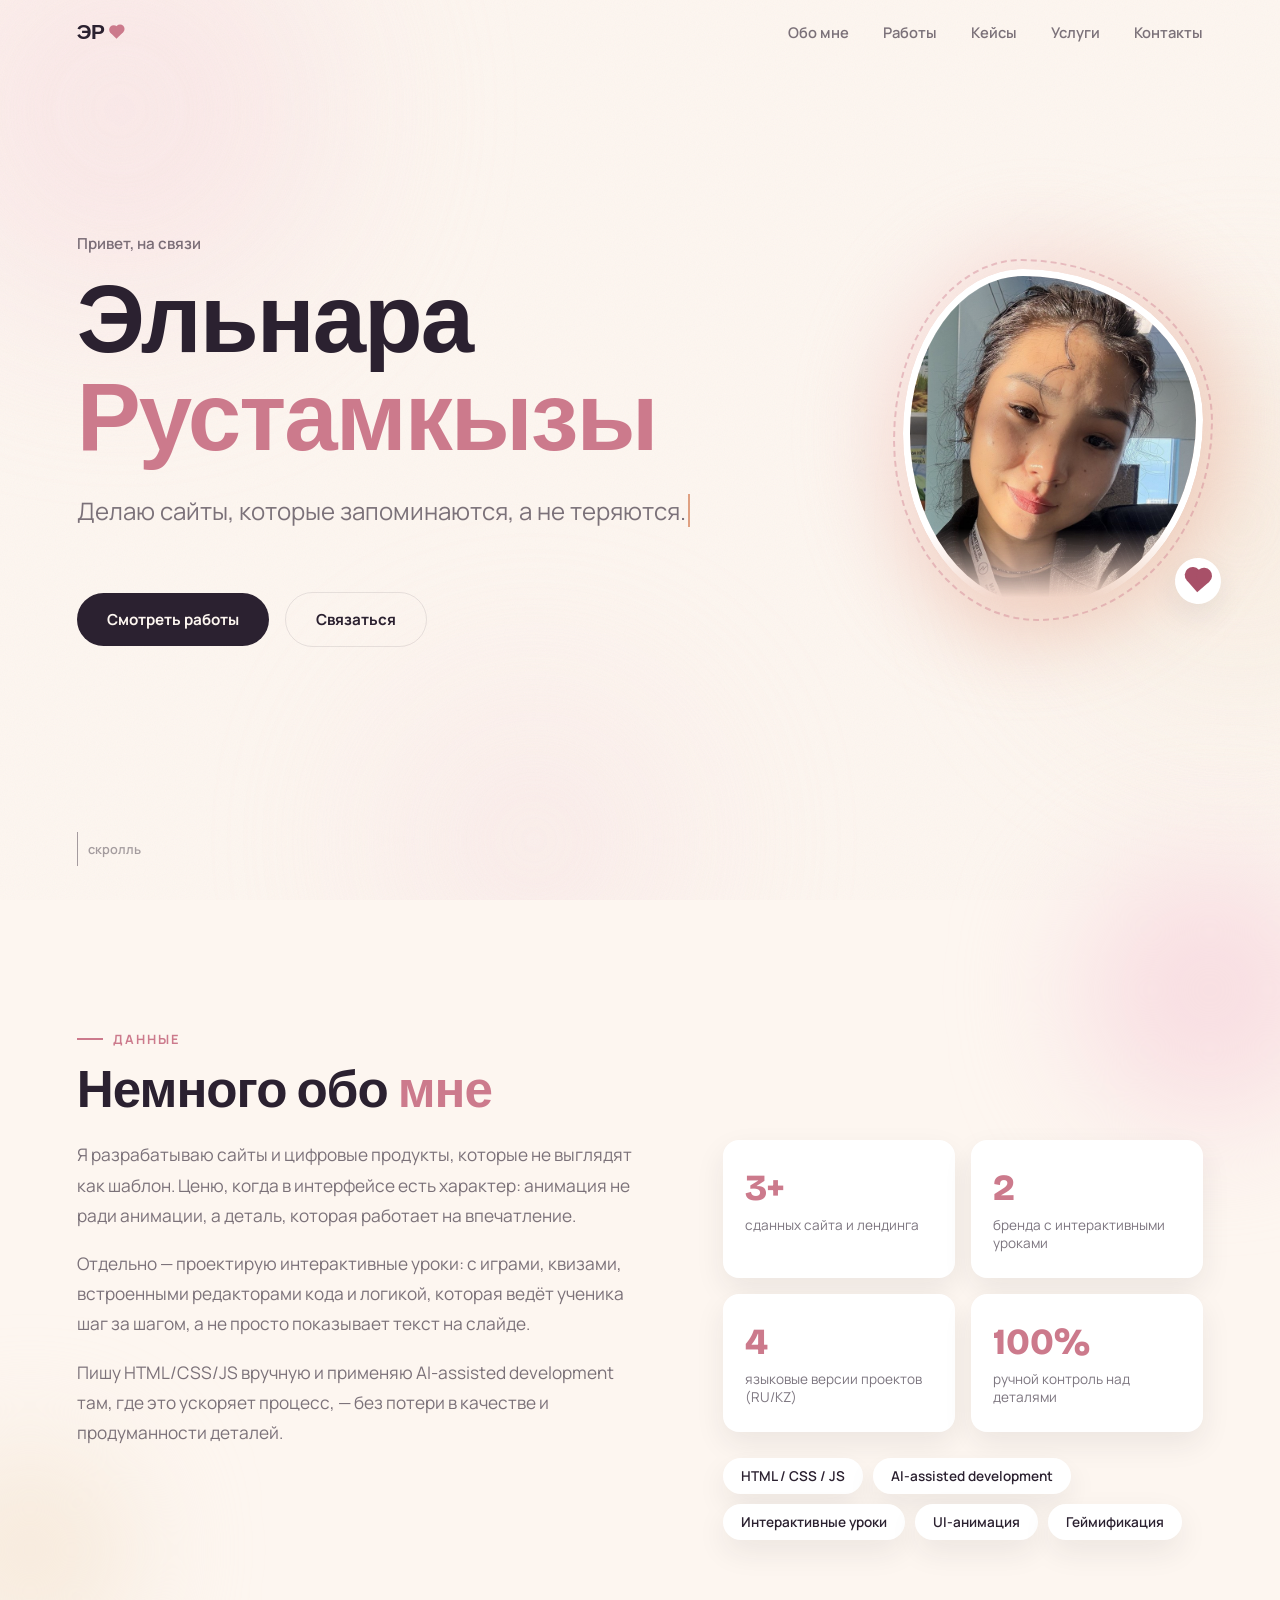
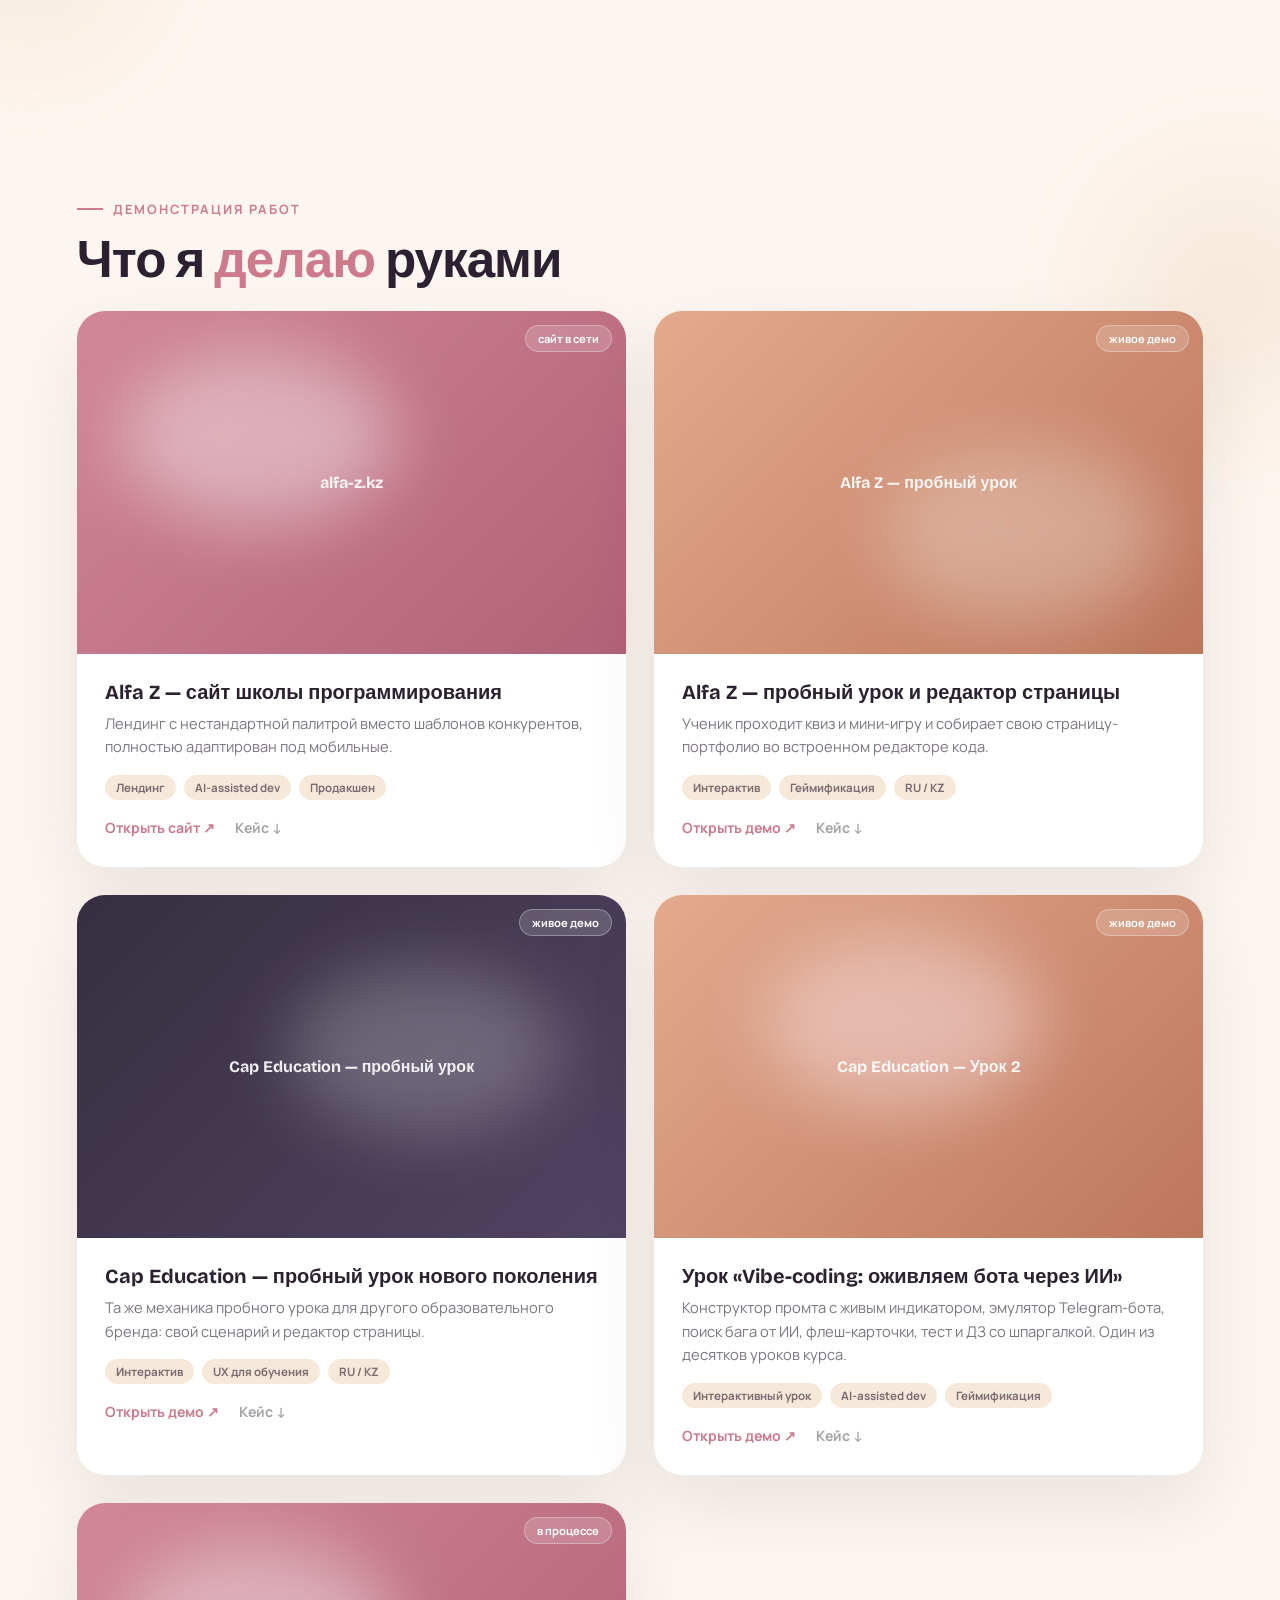
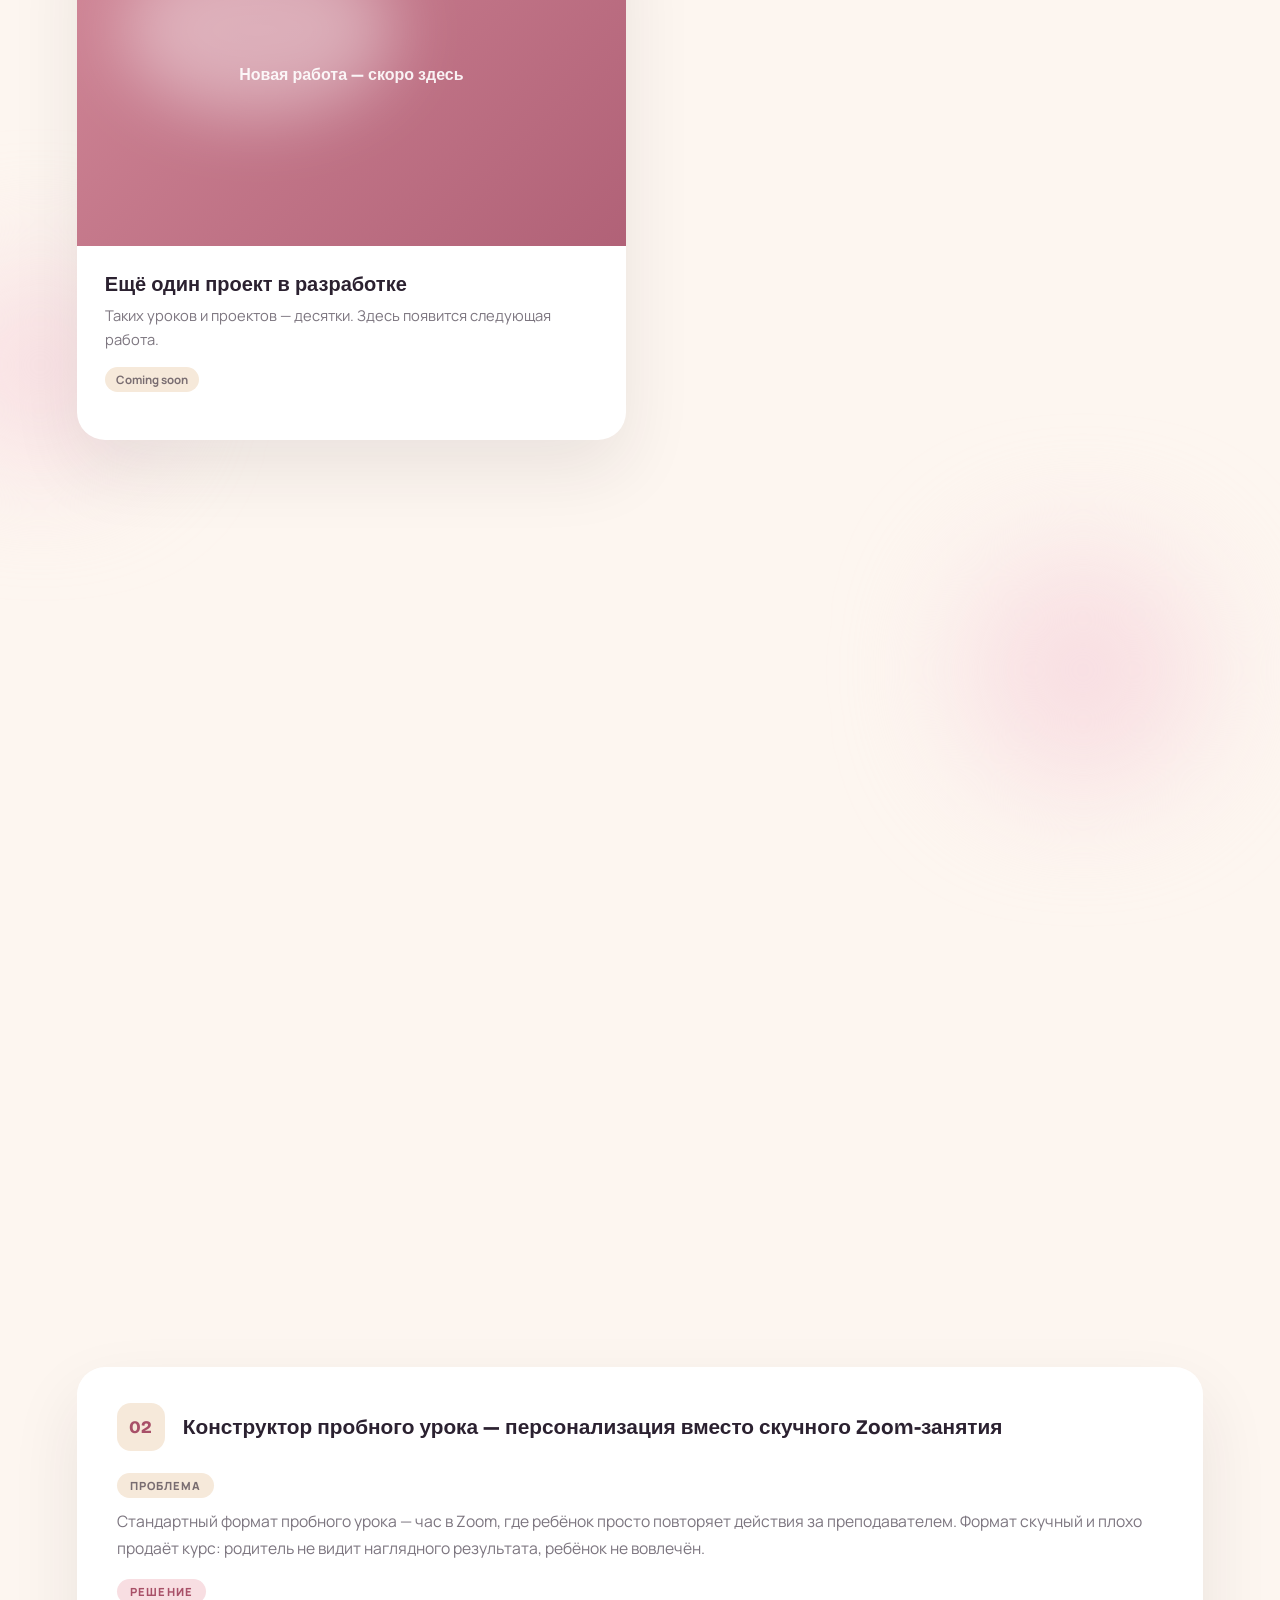
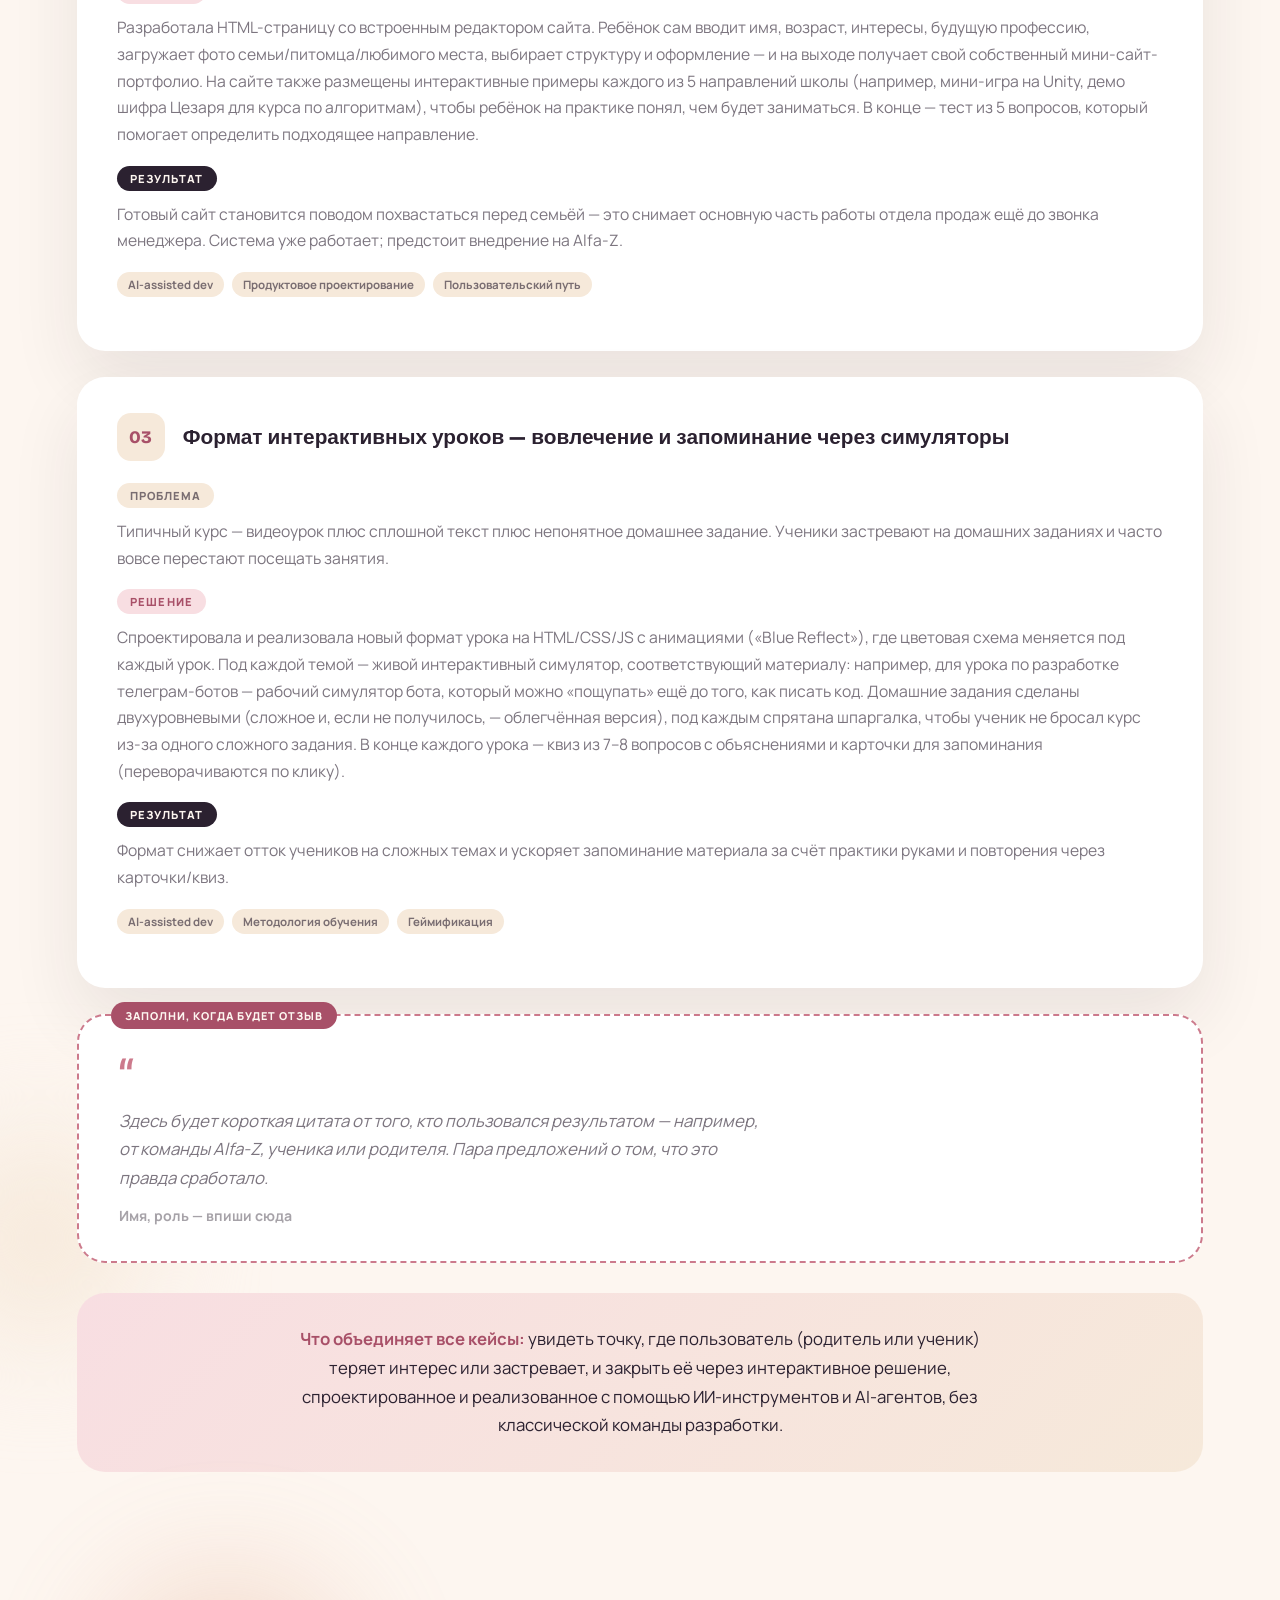
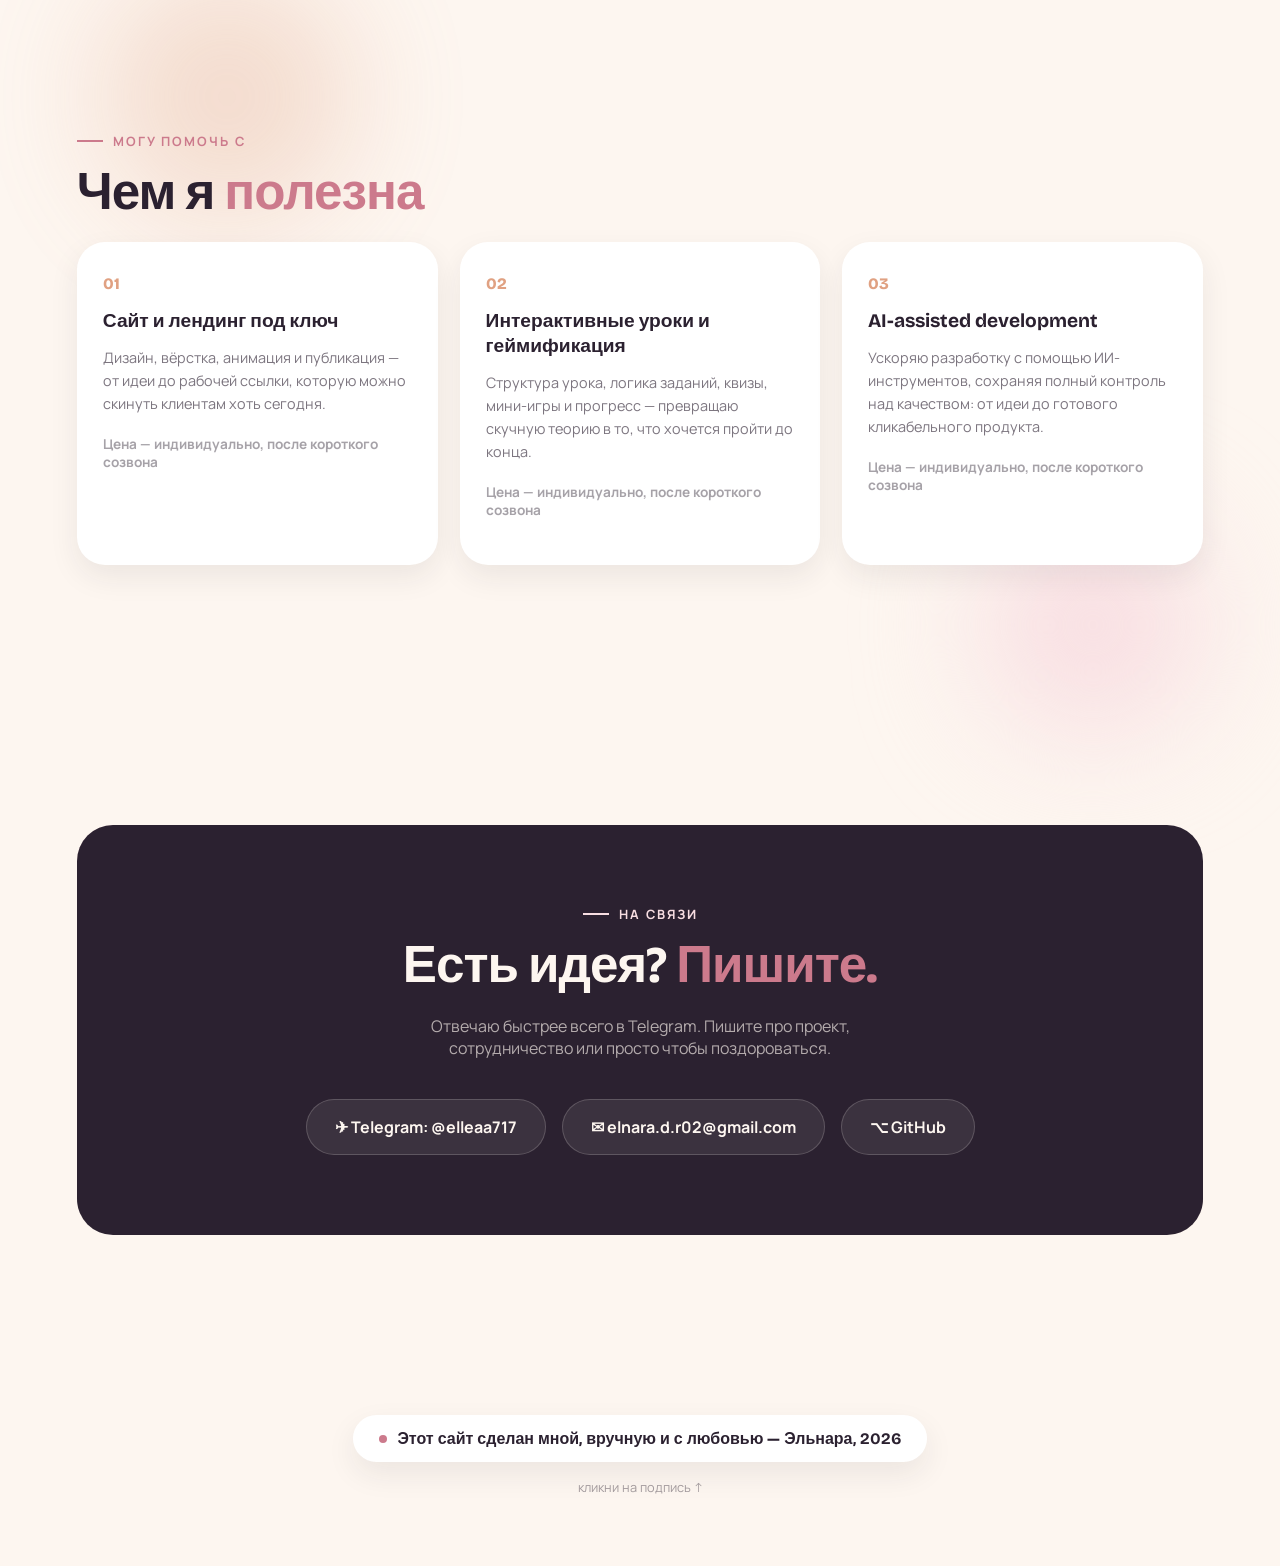
==== index.html @ 6aea69e7 "Add files via upload" ====
<!DOCTYPE html>
<html lang="ru">
<head>
<meta charset="UTF-8">
<meta name="viewport" content="width=device-width, initial-scale=1.0">
<title>Эльнара Рустамкызы — портфолио</title>
<meta name="description" content="Личное портфолио: сайты, интерактивные уроки и продукты, которые я разрабатываю вручную и с применением AI-assisted development.">
<link rel="preconnect" href="https://fonts.googleapis.com">
<link rel="preconnect" href="https://fonts.gstatic.com" crossorigin>
<link href="https://fonts.googleapis.com/css2?family=Bricolage+Grotesque:opsz,wght@12..96,400;12..96,500;12..96,600;12..96,700;12..96,800&family=Manrope:wght@400;500;600;700;800&display=swap" rel="stylesheet">
<style>
/* ==========================================================
   ЭЛЬНАРА — ЛИЧНОЕ ПОРТФОЛИО
   Дизайн-система: «Тёплый пастельный будуар»
   Тёплый пастельный холст (крем/песок/айвори) + благородный
   пастельно-розовый акцент. Только дневной режим.
   Всё редактируемое отмечено меткой ПРАВЬ ЗДЕСЬ.
   ========================================================== */

:root{
  --cream:#FDF6F0;
  --sand:#F6E9DA;
  --blush:#F8DEE2;
  --ink:#2B2130;
  --ink-soft: rgba(43,33,48,.62);
  --ink-softer: rgba(43,33,48,.42);
  --rose:#CC7A8C;
  --rose-deep:#A85068;
  --terracotta:#E0A182;
  --line: rgba(43,33,48,.1);
  --card:#FFFFFF;
  --radius: 28px;
  --radius-sm:16px;
  --shadow: 0 30px 70px rgba(43,33,48,.09);
  --shadow-sm: 0 12px 30px rgba(43,33,48,.08);
}

*{margin:0;padding:0;box-sizing:border-box;}
html{scroll-behavior:smooth;}
body{
  font-family:'Manrope',sans-serif;
  background:var(--cream);
  color:var(--ink);
  overflow-x:hidden;
  position:relative;
  cursor:none;
}
h1,h2,h3,.brand,.logo-mark{font-family:'Bricolage Grotesque',sans-serif;}
::selection{background:var(--rose);color:#fff;}
a{color:inherit;text-decoration:none;}
img{max-width:100%;display:block;}
button{font-family:inherit;cursor:none;}
ul{list-style:none;}

/* noise texture overlay for the pastel canvas so it doesn't feel flat */
.noise{
  position:fixed;inset:0;z-index:1;pointer-events:none;opacity:.045;mix-blend-mode:multiply;
  background-image:url("data:image/svg+xml,%3Csvg xmlns='http://www.w3.org/2000/svg' width='120' height='120'%3E%3Cfilter id='n'%3E%3CfeTurbulence type='fractalNoise' baseFrequency='0.9' numOctaves='2' stitchTiles='stitch'/%3E%3C/filter%3E%3Crect width='100%25' height='100%25' filter='url(%23n)'/%3E%3C/svg%3E");
}

/* ---------- custom cursor: pink heart ---------- */
#cursor-dot,#cursor-ring{position:fixed;top:0;left:0;pointer-events:none;z-index:9998;opacity:0;}
#cursor-dot{width:11px;height:11px;background:var(--rose-deep);transform:translate(-50%,-45%) rotate(-45deg);transition:transform .2s ease, opacity .3s ease;}
#cursor-dot::before,#cursor-dot::after{content:'';position:absolute;width:11px;height:11px;border-radius:50%;background:var(--rose-deep);}
#cursor-dot::before{top:-5.5px;left:0;}
#cursor-dot::after{top:0;left:5.5px;}
#cursor-ring{width:24px;height:24px;background:var(--rose);filter:blur(1.5px);transform:translate(-50%,-45%) rotate(-45deg) scale(1);transition:transform .35s cubic-bezier(.2,.8,.2,1),opacity .35s ease;}
#cursor-ring::before,#cursor-ring::after{content:'';position:absolute;width:24px;height:24px;border-radius:50%;background:var(--rose);}
#cursor-ring::before{top:-12px;left:0;}
#cursor-ring::after{top:0;left:12px;}
#cursor-ring.hovering{transform:translate(-50%,-42%) rotate(-45deg) scale(1.9);}
body.cursor-active #cursor-dot{opacity:1;}
body.cursor-active #cursor-ring{opacity:.3;}
body.cursor-active #cursor-ring.hovering{opacity:.5;}
/* on touch devices the heart fades in on touch and fades out a beat after release */
body.cursor-touch-idle #cursor-dot,body.cursor-touch-idle #cursor-ring{opacity:0;transition:opacity .5s ease;}

/* ---------- background blobs ---------- */
.bg-blobs{position:fixed;inset:0;z-index:0;overflow:hidden;pointer-events:none;}
.blob{position:absolute;border-radius:50%;filter:blur(90px);opacity:.55;animation:float 22s ease-in-out infinite;}
.blob1{width:420px;height:420px;background:var(--blush);top:-100px;left:-90px;}
.blob2{width:360px;height:360px;background:var(--sand);top:38%;right:-140px;animation-delay:-8s;}
.blob3{width:300px;height:300px;background:var(--blush);bottom:-90px;left:30%;opacity:.4;animation-delay:-14s;}
@keyframes float{
  0%,100%{transform:translate(0,0) scale(1);}
  33%{transform:translate(30px,-25px) scale(1.06);}
  66%{transform:translate(-25px,18px) scale(.96);}
}

/* ---------- local in-block floating blur accents ---------- */
.blob-soft{position:absolute;border-radius:50%;pointer-events:none;z-index:-1;filter:blur(60px);animation:floatSoft 16s ease-in-out infinite;}
@keyframes floatSoft{
  0%,100%{transform:translate(0,0) scale(1);}
  40%{transform:translate(24px,-30px) scale(1.12);}
  70%{transform:translate(-20px,22px) scale(.94);}
}
@media (max-width:760px){ .blob-soft{filter:blur(40px);} }

/* ---------- preloader ---------- */
#preloader{
  position:fixed;inset:0;z-index:9999;background:var(--cream);
  display:flex;flex-direction:column;align-items:center;justify-content:center;gap:16px;
  transition:opacity .6s ease, visibility .6s ease;
}
#preloader.hide{opacity:0;visibility:hidden;}
.loader-mark{font-size:2.2rem;font-weight:800;color:var(--ink);letter-spacing:-1px;animation:pulse 1.3s ease-in-out infinite;}
@keyframes pulse{0%,100%{transform:scale(1);}50%{transform:scale(1.07);}}
.loader-bar{width:180px;height:4px;border-radius:6px;background:var(--line);overflow:hidden;}
.loader-fill{height:100%;width:0%;background:var(--rose);transition:width .3s ease;}

/* ---------- nav ---------- */
header{position:fixed;top:0;left:0;right:0;z-index:100;padding:18px 6vw;display:flex;align-items:center;justify-content:space-between;transition:background .3s,box-shadow .3s;}
header.scrolled{background:rgba(253,246,240,.82);backdrop-filter:blur(14px);box-shadow:0 8px 24px rgba(43,33,48,.06);}
.logo-mark{font-size:1.3rem;font-weight:800;letter-spacing:-.5px;display:flex;align-items:center;gap:8px;}

/* ---------- reusable CSS heart (logo dot, burger icon, bullets) ---------- */
.heart-css{position:relative;display:inline-block;transform:rotate(-45deg);width:var(--hs,10px);height:var(--hs,10px);background:var(--hc,var(--rose));flex-shrink:0;}
.heart-css::before,.heart-css::after{content:'';position:absolute;width:var(--hs,10px);height:var(--hs,10px);border-radius:50%;background:var(--hc,var(--rose));}
.heart-css::before{top:calc(var(--hs,10px) * -0.5);left:0;}
.heart-css::after{top:0;left:calc(var(--hs,10px) * 0.5);}
nav.desktop-nav{display:flex;gap:34px;}
nav.desktop-nav a{font-size:.92rem;font-weight:600;color:var(--ink-soft);position:relative;padding:4px 0;}
nav.desktop-nav a::after{content:'';position:absolute;left:0;bottom:-2px;width:0;height:2px;background:var(--rose);transition:width .3s;}
nav.desktop-nav a:hover{color:var(--ink);}
nav.desktop-nav a:hover::after{width:100%;}
.burger{display:none;position:relative;width:42px;height:42px;border-radius:50%;background:linear-gradient(155deg,#fff,var(--blush));border:1px solid rgba(255,255,255,.7);box-shadow:var(--shadow-sm);align-items:center;justify-content:center;z-index:110;transition:transform .25s ease, box-shadow .25s ease;}
.burger:hover{transform:translateY(-2px);box-shadow:0 16px 34px rgba(43,33,48,.14);}
.burger-heart{--hs:14px;--hc:var(--rose-deep);transition:opacity .25s ease, transform .25s ease;}
.burger.open .burger-heart{opacity:0;transform:rotate(-45deg) scale(.4);}
.burger-x{position:absolute;top:50%;left:50%;width:16px;height:2px;background:var(--ink);border-radius:2px;opacity:0;transition:opacity .25s ease, transform .25s ease;}
.burger-x.x1{transform:translate(-50%,-50%) rotate(45deg) scale(.5);}
.burger-x.x2{transform:translate(-50%,-50%) rotate(-45deg) scale(.5);}
.burger.open .burger-x{opacity:1;}
.burger.open .burger-x.x1{transform:translate(-50%,-50%) rotate(45deg) scale(1);}
.burger.open .burger-x.x2{transform:translate(-50%,-50%) rotate(-45deg) scale(1);}
#mobileMenu{position:fixed;inset:0;background:var(--cream);z-index:105;display:flex;flex-direction:column;align-items:center;justify-content:center;gap:26px;transform:translateY(-100%);transition:transform .5s cubic-bezier(.7,0,.3,1);}
#mobileMenu.open{transform:translateY(0);}
#mobileMenu a{font-size:1.6rem;font-weight:700;font-family:'Bricolage Grotesque',sans-serif;display:inline-flex;align-items:center;gap:14px;}

/* ---------- layout helpers ---------- */
section{position:relative;z-index:2;padding:130px 6vw;max-width:1280px;margin:0 auto;}
.eyebrow{font-size:.8rem;font-weight:700;text-transform:uppercase;letter-spacing:2px;color:var(--rose);margin-bottom:14px;display:flex;align-items:center;gap:10px;}
.eyebrow::before{content:'';width:26px;height:2px;background:var(--rose);}
.section-title{font-size:clamp(2rem,4vw,3.2rem);font-weight:700;letter-spacing:-1px;line-height:1.1;margin-bottom:22px;}
.section-title em{font-style:normal;color:var(--rose);}
.reveal{opacity:0;transform:translateY(36px);transition:opacity .8s ease, transform .8s cubic-bezier(.2,.8,.2,1);}
.reveal.in-view{opacity:1;transform:translateY(0);}

/* ---------- hero ---------- */
#hero{min-height:100svh;display:flex;flex-direction:column;justify-content:center;padding-top:110px;}
.hero-inner{display:flex;align-items:center;justify-content:space-between;gap:48px;}
.hero-text{flex:1;min-width:0;}
.hero-eyebrow{font-size:.95rem;font-weight:600;color:var(--ink-soft);margin-bottom:18px;}
.hero-name{font-size:clamp(2.6rem,8vw,6rem);font-weight:800;letter-spacing:-2px;line-height:1.02;}
.hero-name .accent{color:var(--rose);position:relative;}
.hero-tagline{margin-top:26px;font-size:clamp(1.1rem,2vw,1.5rem);color:var(--ink-soft);max-width:640px;min-height:2.4em;}
.hero-tagline .cursor-blink{display:inline-block;width:2px;background:var(--terracotta);margin-left:2px;animation:blink 1s step-end infinite;}
@keyframes blink{50%{opacity:0;}}
.hero-cta{margin-top:40px;display:flex;gap:16px;flex-wrap:wrap;align-items:center;}
/* ---------- hero photo ---------- */
.hero-photo-wrap{position:relative;flex:0 0 auto;width:clamp(190px,24vw,300px);aspect-ratio:720/822;transform:rotate(-4deg);animation:heroPhotoFloat 6s ease-in-out infinite;}
@keyframes heroPhotoFloat{0%,100%{transform:rotate(-4deg) translateY(0);}50%{transform:rotate(-2deg) translateY(-14px);}}
.hero-photo-glow{position:absolute;inset:-26px;border-radius:44% 56% 60% 40% / 48% 42% 58% 52%;background:linear-gradient(135deg,var(--blush),var(--terracotta));filter:blur(40px);opacity:.6;z-index:0;animation:floatSoft 12s ease-in-out infinite;}
.hero-photo-ring{position:absolute;inset:-10px;border-radius:40% 60% 55% 45% / 50% 45% 55% 50%;border:2px dashed var(--rose);opacity:.4;z-index:0;animation:heroRingSpin 30s linear infinite;}
@keyframes heroRingSpin{to{transform:rotate(360deg);}}
.hero-photo{position:relative;z-index:1;width:100%;height:100%;border-radius:40% 60% 55% 45% / 48% 44% 56% 52%;object-fit:cover;object-position:center 22%;border:7px solid var(--card);box-shadow:var(--shadow);display:block;
  -webkit-mask-image:linear-gradient(to bottom, #000 76%, transparent 96%);mask-image:linear-gradient(to bottom, #000 76%, transparent 96%);}
.hero-photo-tint{position:absolute;inset:7px;border-radius:40% 60% 55% 45% / 48% 44% 56% 52%;z-index:1;pointer-events:none;background:linear-gradient(155deg,rgba(204,122,140,.16),rgba(224,161,130,.1) 55%,transparent 80%);mix-blend-mode:multiply;
  -webkit-mask-image:linear-gradient(to bottom, #000 76%, transparent 96%);mask-image:linear-gradient(to bottom, #000 76%, transparent 96%);}
.hero-photo-heart{position:absolute;z-index:2;bottom:2%;right:-6%;width:46px;height:46px;background:var(--card);border-radius:50%;box-shadow:var(--shadow-sm);display:flex;align-items:center;justify-content:center;transform:rotate(4deg);}
@media (max-width:920px){
  .hero-inner{flex-direction:column-reverse;text-align:center;gap:32px;}
  .hero-cta{justify-content:center;}
  .hero-tagline{margin-left:auto;margin-right:auto;}
  .hero-photo-wrap{width:200px;}
}
.btn{position:relative;display:inline-flex;align-items:center;gap:10px;padding:16px 30px;border-radius:100px;font-weight:700;font-size:.95rem;transition:transform .35s cubic-bezier(.2,.8,.2,1);}
.btn-primary{background:var(--ink);color:var(--cream);}
.btn-primary:hover{transform:translateY(-3px);}
.btn-ghost{border:1.5px solid var(--line);color:var(--ink);}
.btn-ghost:hover{border-color:var(--ink);transform:translateY(-3px);}
.scroll-cue{position:absolute;bottom:34px;left:6vw;display:flex;align-items:center;gap:10px;font-size:.8rem;color:var(--ink-softer);font-weight:600;}
.scroll-cue .line{width:1px;height:34px;background:var(--ink-softer);position:relative;overflow:hidden;}
.scroll-cue .line::after{content:'';position:absolute;top:-100%;left:0;width:100%;height:100%;background:var(--rose);animation:scrollline 1.8s ease-in-out infinite;}
@keyframes scrollline{0%{top:-100%;}50%{top:0;}100%{top:100%;}}

/* ---------- about / stats ---------- */
.about-grid{display:grid;grid-template-columns:1.1fr .9fr;gap:60px;align-items:start;}
.about-text p{font-size:1.08rem;line-height:1.75;color:var(--ink-soft);margin-bottom:18px;max-width:560px;}
.stat-grid{display:grid;grid-template-columns:1fr 1fr;gap:16px;}
.stat-card{background:var(--card);border-radius:var(--radius-sm);padding:26px 22px;box-shadow:var(--shadow-sm);}
.stat-num{font-size:2.3rem;font-weight:800;font-family:'Bricolage Grotesque',sans-serif;color:var(--rose);}
.stat-label{font-size:.85rem;color:var(--ink-soft);margin-top:6px;}
.skill-chips{display:flex;flex-wrap:wrap;gap:10px;margin-top:26px;}
.chip{padding:9px 18px;border-radius:100px;background:var(--card);font-size:.85rem;font-weight:600;box-shadow:var(--shadow-sm);}

/* ---------- works gallery ---------- */
.work-grid{display:grid;grid-template-columns:repeat(2,1fr);gap:28px;}
.work-card{background:var(--card);border-radius:var(--radius);box-shadow:var(--shadow);overflow:hidden;transition:transform .1s linear;}
.work-media{position:relative;aspect-ratio:16/10;overflow:hidden;display:flex;align-items:center;justify-content:center;color:#fff;text-align:center;padding:20px;}
.work-media span{position:relative;z-index:2;font-family:'Bricolage Grotesque',sans-serif;font-weight:700;font-size:1rem;opacity:.9;}
.work-media::before{content:'';position:absolute;inset:0;opacity:.9;}
.wm-1::before{background:linear-gradient(135deg,var(--rose),var(--rose-deep));}
.wm-2::before{background:linear-gradient(135deg,var(--terracotta),#B5674A);}
.wm-3::before{background:linear-gradient(135deg,#20182A,#3d2f52);}
.work-media::after{content:'';position:absolute;z-index:1;width:50%;height:50%;border-radius:50%;background:rgba(255,255,255,.4);filter:blur(34px);top:12%;left:8%;animation:floatSoft 13s ease-in-out infinite;}
.work-card:nth-child(2) .work-media::after{top:auto;bottom:10%;left:auto;right:8%;background:rgba(255,255,255,.28);animation-delay:-5s;}
.work-card:nth-child(3) .work-media::after{top:20%;left:auto;right:12%;background:rgba(255,255,255,.22);animation-delay:-9s;}
.work-card:nth-child(4) .work-media::after{bottom:12%;left:20%;background:var(--blush);opacity:.5;animation-delay:-3s;}
.work-media .tag-soon{position:absolute;top:14px;right:14px;background:rgba(255,255,255,.16);border:1px solid rgba(255,255,255,.3);padding:5px 12px;border-radius:100px;font-size:.7rem;font-weight:700;z-index:3;backdrop-filter:blur(6px);}
.work-body{padding:26px 28px 30px;}
.work-body h3{font-size:1.25rem;font-weight:700;margin-bottom:8px;}
.work-body p{color:var(--ink-soft);font-size:.92rem;line-height:1.6;margin-bottom:16px;}
.tag-row{display:flex;flex-wrap:wrap;gap:8px;margin-bottom:18px;}
.tag-row span{font-size:.72rem;font-weight:700;padding:5px 11px;border-radius:100px;background:var(--sand);color:var(--ink-soft);}
.work-link{font-weight:700;font-size:.88rem;display:inline-flex;align-items:center;gap:6px;color:var(--rose);}
.work-links{display:flex;flex-wrap:wrap;gap:20px;}
.work-link--case{color:var(--ink-softer);}
.work-link--case:hover{color:var(--ink);}

/* ---------- case studies ---------- */
.case-list{display:flex;flex-direction:column;gap:26px;}
.case-card{background:var(--card);border-radius:var(--radius);padding:36px 40px;box-shadow:var(--shadow);scroll-margin-top:110px;}
.case-head{display:flex;align-items:center;gap:18px;margin-bottom:22px;}
.case-num{flex:0 0 auto;width:48px;height:48px;border-radius:14px;background:var(--sand);color:var(--rose-deep);font-family:'Bricolage Grotesque',sans-serif;font-weight:800;font-size:1.1rem;display:flex;align-items:center;justify-content:center;}
.case-head h3{font-size:1.3rem;font-weight:700;line-height:1.3;}
.case-block{margin-bottom:18px;}
.case-block:last-of-type{margin-bottom:20px;}
.case-block p{color:var(--ink-soft);font-size:.98rem;line-height:1.7;}
.case-label{display:inline-flex;align-items:center;font-size:.7rem;font-weight:800;text-transform:uppercase;letter-spacing:1.2px;padding:5px 13px;border-radius:100px;margin-bottom:10px;}
.case-label.problem{background:var(--sand);color:var(--ink-soft);}
.case-label.solution{background:var(--blush);color:var(--rose-deep);}
.case-label.result{background:var(--ink);color:var(--cream);}
.testimonial{position:relative;margin-top:26px;background:var(--card);border:2px dashed var(--rose);border-radius:var(--radius);padding:36px 40px;}
.testimonial-badge{position:absolute;top:-14px;left:32px;background:var(--rose-deep);color:var(--cream);font-size:.68rem;font-weight:800;text-transform:uppercase;letter-spacing:1px;padding:6px 14px;border-radius:100px;}
.testimonial-mark{font-family:'Bricolage Grotesque',sans-serif;font-size:3.2rem;color:var(--rose);line-height:1;margin-bottom:4px;}
.testimonial-quote{font-size:1.05rem;font-style:italic;color:var(--ink-soft);line-height:1.7;max-width:640px;margin-bottom:14px;}
.testimonial-author{font-weight:700;font-size:.88rem;color:var(--ink-softer);}
.case-conclusion{margin-top:30px;background:linear-gradient(135deg,var(--blush),var(--sand));border-radius:var(--radius);padding:32px 38px;text-align:center;}
.case-conclusion p{font-size:1.05rem;line-height:1.7;color:var(--ink);max-width:720px;margin:0 auto;}
.case-conclusion b{color:var(--rose-deep);}
@media (max-width:600px){
  .case-card{padding:26px 22px;}
  .case-head{gap:12px;}
  .case-num{width:38px;height:38px;font-size:.95rem;border-radius:11px;}
  .case-conclusion{padding:24px 22px;}
  .testimonial{padding:26px 22px;}
}

/* ---------- services / selling posts ---------- */
.service-grid{display:grid;grid-template-columns:repeat(3,1fr);gap:22px;}
.service-card{background:var(--card);border-radius:var(--radius);padding:32px 26px;box-shadow:var(--shadow-sm);position:relative;transition:transform .35s cubic-bezier(.2,.8,.2,1),box-shadow .35s;}
.service-card:hover{transform:translateY(-8px) rotate(-.5deg);box-shadow:var(--shadow);}
.service-num{font-family:'Bricolage Grotesque',sans-serif;font-weight:800;font-size:1rem;color:var(--terracotta);margin-bottom:16px;}
.service-card h3{font-size:1.2rem;font-weight:700;margin-bottom:12px;line-height:1.3;}
.service-card p{color:var(--ink-soft);font-size:.9rem;line-height:1.6;margin-bottom:20px;}
.service-price{font-weight:700;font-size:.85rem;color:var(--ink-softer);margin-bottom:14px;}

/* ---------- contact ---------- */
#contact{text-align:center;}
.contact-card{background:var(--ink);color:var(--cream);border-radius:36px;padding:80px 6vw;position:relative;overflow:hidden;}
.contact-card .section-title{color:var(--cream);}
.contact-card .eyebrow{color:var(--blush);}
.contact-card .eyebrow::before{background:var(--blush);}
.contact-links{display:flex;gap:16px;justify-content:center;flex-wrap:wrap;margin-top:40px;}
.contact-links a{background:rgba(253,246,240,.08);border:1px solid rgba(253,246,240,.18);padding:16px 28px;border-radius:100px;font-weight:700;transition:background .3s,transform .3s;}
.contact-links a:hover{background:var(--rose);transform:translateY(-3px);border-color:var(--rose);}

/* ---------- footer ---------- */
footer{padding:50px 6vw 70px;text-align:center;position:relative;z-index:2;}
.signature{display:inline-flex;align-items:center;gap:10px;font-family:'Bricolage Grotesque',sans-serif;font-weight:700;font-size:1rem;padding:14px 26px;border-radius:100px;background:var(--card);box-shadow:var(--shadow-sm);position:relative;}
.signature .dot{width:8px;height:8px;border-radius:50%;background:var(--rose);animation:pulse 1.4s ease-in-out infinite;}
.footer-note{margin-top:16px;font-size:.8rem;color:var(--ink-softer);}
#confetti-canvas{position:fixed;inset:0;z-index:9997;pointer-events:none;}

/* ---------- responsive ---------- */
@media (max-width:920px){
  .about-grid{grid-template-columns:1fr;}
  .acc-grid{grid-template-columns:1fr;}
  .work-grid{grid-template-columns:1fr;}
  .service-grid{grid-template-columns:1fr;}
}
@media (max-width:760px){
  nav.desktop-nav{display:none;}
  .burger{display:flex;}
  section{padding:100px 6vw;}
  .contact-card{padding:56px 6vw;border-radius:26px;}
  .hero-cta{flex-direction:column;align-items:stretch;}
  .hero-cta .btn{justify-content:center;text-align:center;}
  .work-media{aspect-ratio:4/3;}
}
@media (max-width:480px){
  header{padding:16px 5vw;}
  section{padding:84px 5vw;}
  .hero-name{letter-spacing:-1px;}
  .section-title{font-size:clamp(1.7rem,7vw,2.4rem);letter-spacing:-.5px;}
  .stat-grid{gap:12px;}
  .stat-card{padding:20px 16px;}
  .stat-num{font-size:1.9rem;}
  .service-card{padding:26px 22px;}
  .work-body{padding:22px 20px 24px;}
  .contact-links{flex-direction:column;align-items:stretch;}
  .contact-links a{text-align:center;}
  .signature{font-size:.82rem;padding:12px 18px;text-align:left;}
}
@supports (-webkit-touch-callout: none){
  #hero{min-height:100vh;}
}
</style>
</head>
<body>

<div id="preloader">
  <div class="loader-mark">ЭР</div>
  <div class="loader-bar"><div class="loader-fill" id="loaderFill"></div></div>
</div>

<div class="noise"></div>
<div class="bg-blobs"><div class="blob blob1"></div><div class="blob blob2"></div><div class="blob blob3"></div></div>
<div id="cursor-dot"></div>
<div id="cursor-ring"></div>
<canvas id="confetti-canvas"></canvas>

<header id="siteHeader">
  <a href="#hero" class="logo-mark">ЭР<span class="heart-css" style="--hs:9px"></span></a>
  <nav class="desktop-nav">
    <a href="#about">Обо мне</a>
    <a href="#works">Работы</a>
    <a href="#cases">Кейсы</a>
    <a href="#services">Услуги</a>
    <a href="#contact">Контакты</a>
  </nav>
  <button class="burger" id="burger" aria-label="Меню">
    <span class="heart-css burger-heart"></span>
    <span class="burger-x x1"></span>
    <span class="burger-x x2"></span>
  </button>
</header>

<div id="mobileMenu">
  <a href="#about"><span class="heart-css" style="--hs:8px"></span>Обо мне</a>
  <a href="#works"><span class="heart-css" style="--hs:8px"></span>Работы</a>
  <a href="#cases"><span class="heart-css" style="--hs:8px"></span>Кейсы</a>
  <a href="#services"><span class="heart-css" style="--hs:8px"></span>Услуги</a>
  <a href="#contact"><span class="heart-css" style="--hs:8px"></span>Контакты</a>
</div>

<!-- ================= HERO ================= -->
<section id="hero">
  <div class="hero-inner">
    <div class="hero-text">
      <div class="hero-eyebrow reveal">Привет, на связи</div>
      <h1 class="hero-name reveal">Эльнара<br><span class="accent">Рустамкызы</span></h1>
      <p class="hero-tagline reveal" id="typewriter">&nbsp;</p>
      <div class="hero-cta reveal">
        <a href="#works" class="btn btn-primary">Смотреть работы</a>
        <a href="#contact" class="btn btn-ghost">Связаться</a>
      </div>
    </div>
    <div class="hero-photo-wrap reveal">
      <div class="hero-photo-glow"></div>
      <div class="hero-photo-ring"></div>
      <img class="hero-photo" src="elnara-photo.jpg" alt="Эльнара Рустамкызы">
      <div class="hero-photo-tint"></div>
      <span class="hero-photo-heart"><span class="heart-css" style="--hs:16px;--hc:var(--rose-deep);"></span></span>
    </div>
  </div>
  <div class="scroll-cue"><div class="line"></div>скролль</div>
</section>

<!-- ================= ABOUT / ДАННЫЕ ================= -->
<section id="about">
  <div class="blob-soft" style="width:260px;height:260px;background:var(--blush);top:-40px;right:-60px;"></div>
  <div class="blob-soft" style="width:200px;height:200px;background:var(--sand);bottom:20px;left:-70px;animation-delay:-6s;"></div>
  <div class="eyebrow reveal">Данные</div>
  <h2 class="section-title reveal">Немного обо <em>мне</em></h2>
  <div class="about-grid">
    <div class="about-text reveal">
      <!-- ПРАВЬ ЗДЕСЬ: текст о себе -->
      <p>Я разрабатываю сайты и цифровые продукты, которые не выглядят как шаблон. Ценю, когда в интерфейсе есть характер: анимация не ради анимации, а деталь, которая работает на впечатление.</p>
      <p>Отдельно — проектирую интерактивные уроки: с играми, квизами, встроенными редакторами кода и логикой, которая ведёт ученика шаг за шагом, а не просто показывает текст на слайде.</p>
      <p>Пишу HTML/CSS/JS вручную и применяю AI-assisted development там, где это ускоряет процесс, — без потери в качестве и продуманности деталей.</p>
    </div>
    <div class="reveal">
      <div class="stat-grid">
        <div class="stat-card"><div class="stat-num">3+</div><div class="stat-label">сданных сайта и лендинга</div></div>
        <div class="stat-card"><div class="stat-num">2</div><div class="stat-label">бренда с интерактивными уроками</div></div>
        <div class="stat-card"><div class="stat-num">4</div><div class="stat-label">языковые версии проектов (RU/KZ)</div></div>
        <div class="stat-card"><div class="stat-num">100%</div><div class="stat-label">ручной контроль над деталями</div></div>
      </div>
      <div class="skill-chips">
        <span class="chip">HTML / CSS / JS</span>
        <span class="chip">AI-assisted development</span>
        <span class="chip">Интерактивные уроки</span>
        <span class="chip">UI-анимация</span>
        <span class="chip">Геймификация</span>
      </div>
    </div>
  </div>
</section>

<!-- ================= ДЕМОНСТРАЦИЯ РАБОТ ================= -->
<section id="works">
  <div class="blob-soft" style="width:240px;height:240px;background:var(--sand);top:5%;right:-70px;animation-delay:-4s;"></div>
  <div class="blob-soft" style="width:200px;height:200px;background:var(--blush);bottom:5%;left:-60px;animation-delay:-11s;"></div>
  <div class="eyebrow reveal">Демонстрация работ</div>
  <h2 class="section-title reveal">Что я <em>делаю</em> руками</h2>

  <div class="work-grid">

    <div class="work-card reveal" data-tilt>
      <div class="work-media wm-1">
        <!-- ЗАМЕНИ ЭТОТ БЛОК НА <img src="скриншот.jpg" alt="..."> КОГДА БУДЕТ СКРИНШОТ -->
        <div class="tag-soon">сайт в сети</div>
        <span>alfa-z.kz</span>
      </div>
      <div class="work-body">
        <h3>Alfa Z — сайт школы программирования</h3>
        <p>Лендинг с нестандартной палитрой вместо шаблонов конкурентов, полностью адаптирован под мобильные.</p>
        <div class="tag-row"><span>Лендинг</span><span>AI-assisted dev</span><span>Продакшен</span></div>
        <div class="work-links">
          <a class="work-link" href="https://alfa-z.kz/" target="_blank" rel="noopener">Открыть сайт ↗</a>
          <a class="work-link work-link--case" href="#case-1">Кейс ↓</a>
        </div>
      </div>
    </div>

    <div class="work-card reveal" data-tilt>
      <div class="work-media wm-2">
        <div class="tag-soon">живое демо</div>
        <span>Alfa Z — пробный урок</span>
      </div>
      <div class="work-body">
        <h3>Alfa Z — пробный урок и редактор страницы</h3>
        <p>Ученик проходит квиз и мини-игру и собирает свою страницу-портфолио во встроенном редакторе кода.</p>
        <div class="tag-row"><span>Интерактив</span><span>Геймификация</span><span>RU / KZ</span></div>
        <div class="work-links">
          <a class="work-link" href="demos/Редактор-страницы_Alfa-Z_УЧЕНИК_KZ.html" target="_blank" rel="noopener">Открыть демо ↗</a>
          <a class="work-link work-link--case" href="#case-2">Кейс ↓</a>
        </div>
      </div>
    </div>

    <div class="work-card reveal" data-tilt>
      <div class="work-media wm-3">
        <div class="tag-soon">живое демо</div>
        <span>Cap Education — пробный урок</span>
      </div>
      <div class="work-body">
        <h3>Cap Education — пробный урок нового поколения</h3>
        <p>Та же механика пробного урока для другого образовательного бренда: свой сценарий и редактор страницы.</p>
        <div class="tag-row"><span>Интерактив</span><span>UX для обучения</span><span>RU / KZ</span></div>
        <div class="work-links">
          <a class="work-link" href="demos/Редактор-сайта_УЧЕНИК.html" target="_blank" rel="noopener">Открыть демо ↗</a>
          <a class="work-link work-link--case" href="#case-2">Кейс ↓</a>
        </div>
      </div>
    </div>

    <div class="work-card reveal" data-tilt>
      <div class="work-media wm-2">
        <div class="tag-soon">живое демо</div>
        <span>Cap Education — Урок 2</span>
      </div>
      <div class="work-body">
        <h3>Урок «Vibe-coding: оживляем бота через ИИ»</h3>
        <p>Конструктор промта с живым индикатором, эмулятор Telegram-бота, поиск бага от ИИ, флеш-карточки, тест и ДЗ со шпаргалкой. Один из десятков уроков курса.</p>
        <div class="tag-row"><span>Интерактивный урок</span><span>AI-assisted dev</span><span>Геймификация</span></div>
        <div class="work-links">
          <a class="work-link" href="demos/cap-education-lesson-2-backend.html" target="_blank" rel="noopener">Открыть демо ↗</a>
          <a class="work-link work-link--case" href="#case-3">Кейс ↓</a>
        </div>
      </div>
    </div>

    <div class="work-card reveal" data-tilt>
      <div class="work-media wm-1" style="background:none;">
        <div class="tag-soon">в процессе</div>
        <span>Новая работа — скоро здесь</span>
      </div>
      <div class="work-body">
        <h3>Ещё один проект в разработке</h3>
        <p>Таких уроков и проектов — десятки. Здесь появится следующая работа.</p>
        <div class="tag-row"><span>Coming soon</span></div>
      </div>
    </div>

  </div>
</section>

<!-- ================= КЕЙСЫ ================= -->
<section id="cases">
  <div class="blob-soft" style="width:240px;height:240px;background:var(--blush);top:-20px;right:6%;animation-delay:-5s;"></div>
  <div class="blob-soft" style="width:200px;height:200px;background:var(--sand);bottom:10%;left:-60px;animation-delay:-10s;"></div>
  <div class="eyebrow reveal">Кейсы</div>
  <h2 class="section-title reveal">Как я <em>решаю</em> задачи</h2>

  <div class="case-list">

    <article class="case-card reveal" id="case-1">
      <div class="case-head"><span class="case-num">01</span><h3>Сайт школы Alfa-Z — нестандартный дизайн вместо шаблона конкурентов</h3></div>
      <div class="case-block"><span class="case-label problem">Проблема</span>
        <p>Изучила сайты конкурирующих IT-школ и заметила, что почти все используют одну и ту же визуальную формулу: зелёный, фиолетовый, неоновый, синий, чёрный. Сайты выглядят взаимозаменяемо, перегружены «водой» и часто плохо работают на мобильных устройствах.</p></div>
      <div class="case-block"><span class="case-label solution">Решение</span>
        <p>Спроектировала и самостоятельно реализовала сайт с нестандартной палитрой (полночный, коралловый, кремовый тона), которой не встречала у конкурентов. Убрала лишний текст — только конкретная информация о том, чем занимаются дети на курсах, с примерами работ на первом экране. Сайт адаптирован и протестирован в мобильной и веб-версии без лагов.</p></div>
      <div class="case-block"><span class="case-label result">Результат</span>
        <p>Сайт запущен (16 июля 2026), опубликован на GitHub, работает стабильно на всех устройствах. Родитель, зайдя на сайт, за секунды понимает, чем будет заниматься ребёнок — без необходимости звонить менеджеру.</p></div>
      <div class="tag-row"><span>AI-assisted dev</span><span>GitHub</span><span>ИИ-агенты для вёрстки и контента</span></div>
    </article>

    <article class="case-card reveal" id="case-2">
      <div class="case-head"><span class="case-num">02</span><h3>Конструктор пробного урока — персонализация вместо скучного Zoom-занятия</h3></div>
      <div class="case-block"><span class="case-label problem">Проблема</span>
        <p>Стандартный формат пробного урока — час в Zoom, где ребёнок просто повторяет действия за преподавателем. Формат скучный и плохо продаёт курс: родитель не видит наглядного результата, ребёнок не вовлечён.</p></div>
      <div class="case-block"><span class="case-label solution">Решение</span>
        <p>Разработала HTML-страницу со встроенным редактором сайта. Ребёнок сам вводит имя, возраст, интересы, будущую профессию, загружает фото семьи/питомца/любимого места, выбирает структуру и оформление — и на выходе получает свой собственный мини-сайт-портфолио. На сайте также размещены интерактивные примеры каждого из 5 направлений школы (например, мини-игра на Unity, демо шифра Цезаря для курса по алгоритмам), чтобы ребёнок на практике понял, чем будет заниматься. В конце — тест из 5 вопросов, который помогает определить подходящее направление.</p></div>
      <div class="case-block"><span class="case-label result">Результат</span>
        <p>Готовый сайт становится поводом похвастаться перед семьёй — это снимает основную часть работы отдела продаж ещё до звонка менеджера. Система уже работает; предстоит внедрение на Alfa-Z.</p></div>
      <div class="tag-row"><span>AI-assisted dev</span><span>Продуктовое проектирование</span><span>Пользовательский путь</span></div>
    </article>

    <article class="case-card reveal" id="case-3">
      <div class="case-head"><span class="case-num">03</span><h3>Формат интерактивных уроков — вовлечение и запоминание через симуляторы</h3></div>
      <div class="case-block"><span class="case-label problem">Проблема</span>
        <p>Типичный курс — видеоурок плюс сплошной текст плюс непонятное домашнее задание. Ученики застревают на домашних заданиях и часто вовсе перестают посещать занятия.</p></div>
      <div class="case-block"><span class="case-label solution">Решение</span>
        <p>Спроектировала и реализовала новый формат урока на HTML/CSS/JS с анимациями («Blue Reflect»), где цветовая схема меняется под каждый урок. Под каждой темой — живой интерактивный симулятор, соответствующий материалу: например, для урока по разработке телеграм-ботов — рабочий симулятор бота, который можно «пощупать» ещё до того, как писать код. Домашние задания сделаны двухуровневыми (сложное и, если не получилось, — облегчённая версия), под каждым спрятана шпаргалка, чтобы ученик не бросал курс из-за одного сложного задания. В конце каждого урока — квиз из 7–8 вопросов с объяснениями и карточки для запоминания (переворачиваются по клику).</p></div>
      <div class="case-block"><span class="case-label result">Результат</span>
        <p>Формат снижает отток учеников на сложных темах и ускоряет запоминание материала за счёт практики руками и повторения через карточки/квиз.</p></div>
      <div class="tag-row"><span>AI-assisted dev</span><span>Методология обучения</span><span>Геймификация</span></div>
    </article>

  </div>

  <!-- ПРАВЬ ЗДЕСЬ: замени на реальную цитату от Alfa-Z / ученика / родителя, когда появится -->
  <div class="testimonial reveal">
    <span class="testimonial-badge">заполни, когда будет отзыв</span>
    <div class="testimonial-mark">“</div>
    <p class="testimonial-quote">Здесь будет короткая цитата от того, кто пользовался результатом — например, от команды Alfa-Z, ученика или родителя. Пара предложений о том, что это правда сработало.</p>
    <div class="testimonial-author">Имя, роль — впиши сюда</div>
  </div>

  <div class="case-conclusion reveal">
    <p><b>Что объединяет все кейсы:</b> увидеть точку, где пользователь (родитель или ученик) теряет интерес или застревает, и закрыть её через интерактивное решение, спроектированное и реализованное с помощью ИИ-инструментов и AI-агентов, без классической команды разработки.</p>
  </div>
</section>

<!-- ================= УСЛУГИ / ПРОДАЮЩИЕ ПОСТЫ ================= -->
<section id="services">
  <div class="blob-soft" style="width:250px;height:250px;background:var(--terracotta);opacity:.3;top:-30px;left:8%;animation-delay:-2s;"></div>
  <div class="blob-soft" style="width:220px;height:220px;background:var(--blush);bottom:-40px;right:6%;animation-delay:-8s;"></div>
  <div class="eyebrow reveal">Могу помочь с</div>
  <h2 class="section-title reveal">Чем я <em>полезна</em></h2>
  <div class="service-grid">
    <div class="service-card reveal">
      <div class="service-num">01</div>
      <h3>Сайт и лендинг под ключ</h3>
      <!-- ПРАВЬ ЗДЕСЬ: цена/условия -->
      <p>Дизайн, вёрстка, анимация и публикация — от идеи до рабочей ссылки, которую можно скинуть клиентам хоть сегодня.</p>
      <div class="service-price">Цена — индивидуально, после короткого созвона</div>
    </div>
    <div class="service-card reveal">
      <div class="service-num">02</div>
      <h3>Интерактивные уроки и геймификация</h3>
      <p>Структура урока, логика заданий, квизы, мини-игры и прогресс — превращаю скучную теорию в то, что хочется пройти до конца.</p>
      <div class="service-price">Цена — индивидуально, после короткого созвона</div>
    </div>
    <div class="service-card reveal">
      <div class="service-num">03</div>
      <h3>AI-assisted development</h3>
      <p>Ускоряю разработку с помощью ИИ-инструментов, сохраняя полный контроль над качеством: от идеи до готового кликабельного продукта.</p>
      <div class="service-price">Цена — индивидуально, после короткого созвона</div>
    </div>
  </div>
</section>

<!-- ================= КОНТАКТЫ ================= -->
<section id="contact">
  <div class="contact-card">
    <div class="blob-soft" style="width:280px;height:280px;background:var(--rose);opacity:.28;top:-70px;left:-60px;"></div>
    <div class="blob-soft" style="width:220px;height:220px;background:var(--terracotta);opacity:.22;bottom:-50px;right:-40px;animation-delay:-7s;"></div>
    <div class="eyebrow reveal" style="justify-content:center;">На связи</div>
    <h2 class="section-title reveal">Есть идея? <em>Пишите.</em></h2>
    <p class="reveal" style="color:rgba(253,246,240,.65);max-width:520px;margin:0 auto;">Отвечаю быстрее всего в Telegram. Пишите про проект, сотрудничество или просто чтобы поздороваться.</p>
    <div class="contact-links reveal">
      <a href="https://t.me/elleaa717" target="_blank" rel="noopener">✈ Telegram: @elleaa717</a>
      <a href="mailto:elnara.d.r02@gmail.com">✉ elnara.d.r02@gmail.com</a>
      <a href="https://github.com/elnaradr02-pixel" target="_blank" rel="noopener">⌥ GitHub</a>
    </div>
  </div>
</section>

<footer>
  <div class="signature" id="signature"><span class="dot"></span>Этот сайт сделан мной, вручную и с любовью — Эльнара, 2026</div>
  <div class="footer-note">кликни на подпись ↑</div>
</footer>

<script>
// ---------- preloader ----------
window.addEventListener('load',()=>{
  const fill=document.getElementById('loaderFill');
  let p=0;
  const iv=setInterval(()=>{
    p+=Math.random()*22;
    if(p>=100){p=100;clearInterval(iv);
      setTimeout(()=>document.getElementById('preloader').classList.add('hide'),250);
    }
    fill.style.width=p+'%';
  },120);
});

// ---------- header scroll state ----------
const header=document.getElementById('siteHeader');
window.addEventListener('scroll',()=>{
  header.classList.toggle('scrolled', window.scrollY>40);
});

// ---------- mobile menu ----------
const burger=document.getElementById('burger');
const mobileMenu=document.getElementById('mobileMenu');
burger.addEventListener('click',()=>{
  burger.classList.toggle('open');
  mobileMenu.classList.toggle('open');
});
mobileMenu.querySelectorAll('a').forEach(a=>a.addEventListener('click',()=>{
  burger.classList.remove('open');
  mobileMenu.classList.remove('open');
}));

// ---------- custom cursor ----------
// hidden until a real mouse actually moves, so it never gets stuck
// floating in the middle of the screen on touch devices / previews
const dot=document.getElementById('cursor-dot');
const ring=document.getElementById('cursor-ring');
let mx=innerWidth/2,my=innerHeight/2,rx=mx,ry=my;
let cursorAwake=false;
window.addEventListener('mousemove',e=>{
  mx=e.clientX;my=e.clientY;
  dot.style.left=mx+'px';dot.style.top=my+'px';
  if(!cursorAwake){cursorAwake=true;document.body.classList.add('cursor-active');rx=mx;ry=my;}
},{passive:true});
function loop(){rx+=(mx-rx)*.16;ry+=(my-ry)*.16;ring.style.left=rx+'px';ring.style.top=ry+'px';requestAnimationFrame(loop);}
loop();

// ---------- same heart cursor, but for touch (появляется в точке касания) ----------
let touchIdleTimer=null;
function moveCursorTo(x,y){
  mx=x;my=y;
  dot.style.left=x+'px';dot.style.top=y+'px';
  if(!cursorAwake){cursorAwake=true;rx=x;ry=y;}
  document.body.classList.remove('cursor-touch-idle');
  document.body.classList.add('cursor-active');
}
window.addEventListener('touchstart',e=>{
  const t=e.touches[0]; if(!t) return;
  clearTimeout(touchIdleTimer);
  moveCursorTo(t.clientX,t.clientY);
},{passive:true});
window.addEventListener('touchmove',e=>{
  const t=e.touches[0]; if(!t) return;
  moveCursorTo(t.clientX,t.clientY);
},{passive:true});
function releaseTouchCursor(){
  clearTimeout(touchIdleTimer);
  touchIdleTimer=setTimeout(()=>document.body.classList.add('cursor-touch-idle'),500);
}
window.addEventListener('touchend',releaseTouchCursor,{passive:true});
window.addEventListener('touchcancel',releaseTouchCursor,{passive:true});
document.querySelectorAll('a,button,.work-card,.service-card,.case-card').forEach(el=>{
  el.addEventListener('mouseenter',()=>ring.classList.add('hovering'));
  el.addEventListener('mouseleave',()=>ring.classList.remove('hovering'));
});

// ---------- scroll reveal ----------
const io=new IntersectionObserver((entries)=>{
  entries.forEach(en=>{if(en.isIntersecting){en.target.classList.add('in-view');io.unobserve(en.target);}});
},{threshold:.15});
document.querySelectorAll('.reveal').forEach(el=>io.observe(el));

// ---------- typewriter tagline ----------
const phrases=[
  'Делаю сайты, которые запоминаются, а не теряются.',
  'Проектирую уроки, которые проходят до конца.',
  'Пишу код руками и ускоряю разработку через AI-assisted development.'
];
const twEl=document.getElementById('typewriter');
let phraseIdx=0,charIdx=0,deleting=false;
function typeLoop(){
  const current=phrases[phraseIdx];
  if(!deleting){
    charIdx++;
    twEl.innerHTML=current.slice(0,charIdx)+'<span class="cursor-blink">&nbsp;</span>';
    if(charIdx===current.length){deleting=true;setTimeout(typeLoop,1600);return;}
  }else{
    charIdx--;
    twEl.innerHTML=current.slice(0,charIdx)+'<span class="cursor-blink">&nbsp;</span>';
    if(charIdx===0){deleting=false;phraseIdx=(phraseIdx+1)%phrases.length;}
  }
  setTimeout(typeLoop,deleting?35:55);
}
typeLoop();

// ---------- tilt cards ----------
document.querySelectorAll('[data-tilt]').forEach(card=>{
  card.addEventListener('mousemove',e=>{
    const r=card.getBoundingClientRect();
    const px=(e.clientX-r.left)/r.width-.5;
    const py=(e.clientY-r.top)/r.height-.5;
    card.style.transform=`perspective(800px) rotateX(${py*-6}deg) rotateY(${px*6}deg) translateY(-4px)`;
  });
  card.addEventListener('mouseleave',()=>{card.style.transform='';});
});

// ---------- magnetic buttons ----------
document.querySelectorAll('.btn').forEach(btn=>{
  btn.addEventListener('mousemove',e=>{
    const r=btn.getBoundingClientRect();
    const x=(e.clientX-r.left-r.width/2)*.25;
    const y=(e.clientY-r.top-r.height/2)*.5;
    btn.style.transform=`translate(${x}px,${y}px)`;
  });
  btn.addEventListener('mouseleave',()=>{btn.style.transform='';});
});

// ---------- signature confetti easter egg ----------
const canvas=document.getElementById('confetti-canvas');
const ctx=canvas.getContext('2d');
function resizeCanvas(){canvas.width=innerWidth;canvas.height=innerHeight;}
resizeCanvas();
window.addEventListener('resize',resizeCanvas);
const colors=['#CC7A8C','#E0A182','#F8DEE2','#2B2130'];
let particles=[];
function burst(x,y){
  for(let i=0;i<60;i++){
    particles.push({
      x,y,
      vx:(Math.random()-.5)*10,
      vy:(Math.random()-1.6)*10,
      size:Math.random()*7+3,
      color:colors[Math.floor(Math.random()*colors.length)],
      rot:Math.random()*360,
      life:100
    });
  }
}
function animateConfetti(){
  ctx.clearRect(0,0,canvas.width,canvas.height);
  particles.forEach(p=>{
    p.vy+=.25;p.x+=p.vx;p.y+=p.vy;p.life--;p.rot+=6;
    ctx.save();
    ctx.translate(p.x,p.y);ctx.rotate(p.rot*Math.PI/180);
    ctx.fillStyle=p.color;
    ctx.globalAlpha=Math.max(p.life/100,0);
    ctx.fillRect(-p.size/2,-p.size/2,p.size,p.size);
    ctx.restore();
  });
  particles=particles.filter(p=>p.life>0);
  requestAnimationFrame(animateConfetti);
}
animateConfetti();
document.getElementById('signature').addEventListener('click',(e)=>{
  burst(e.clientX,e.clientY);
});
</script>
</body>
</html>
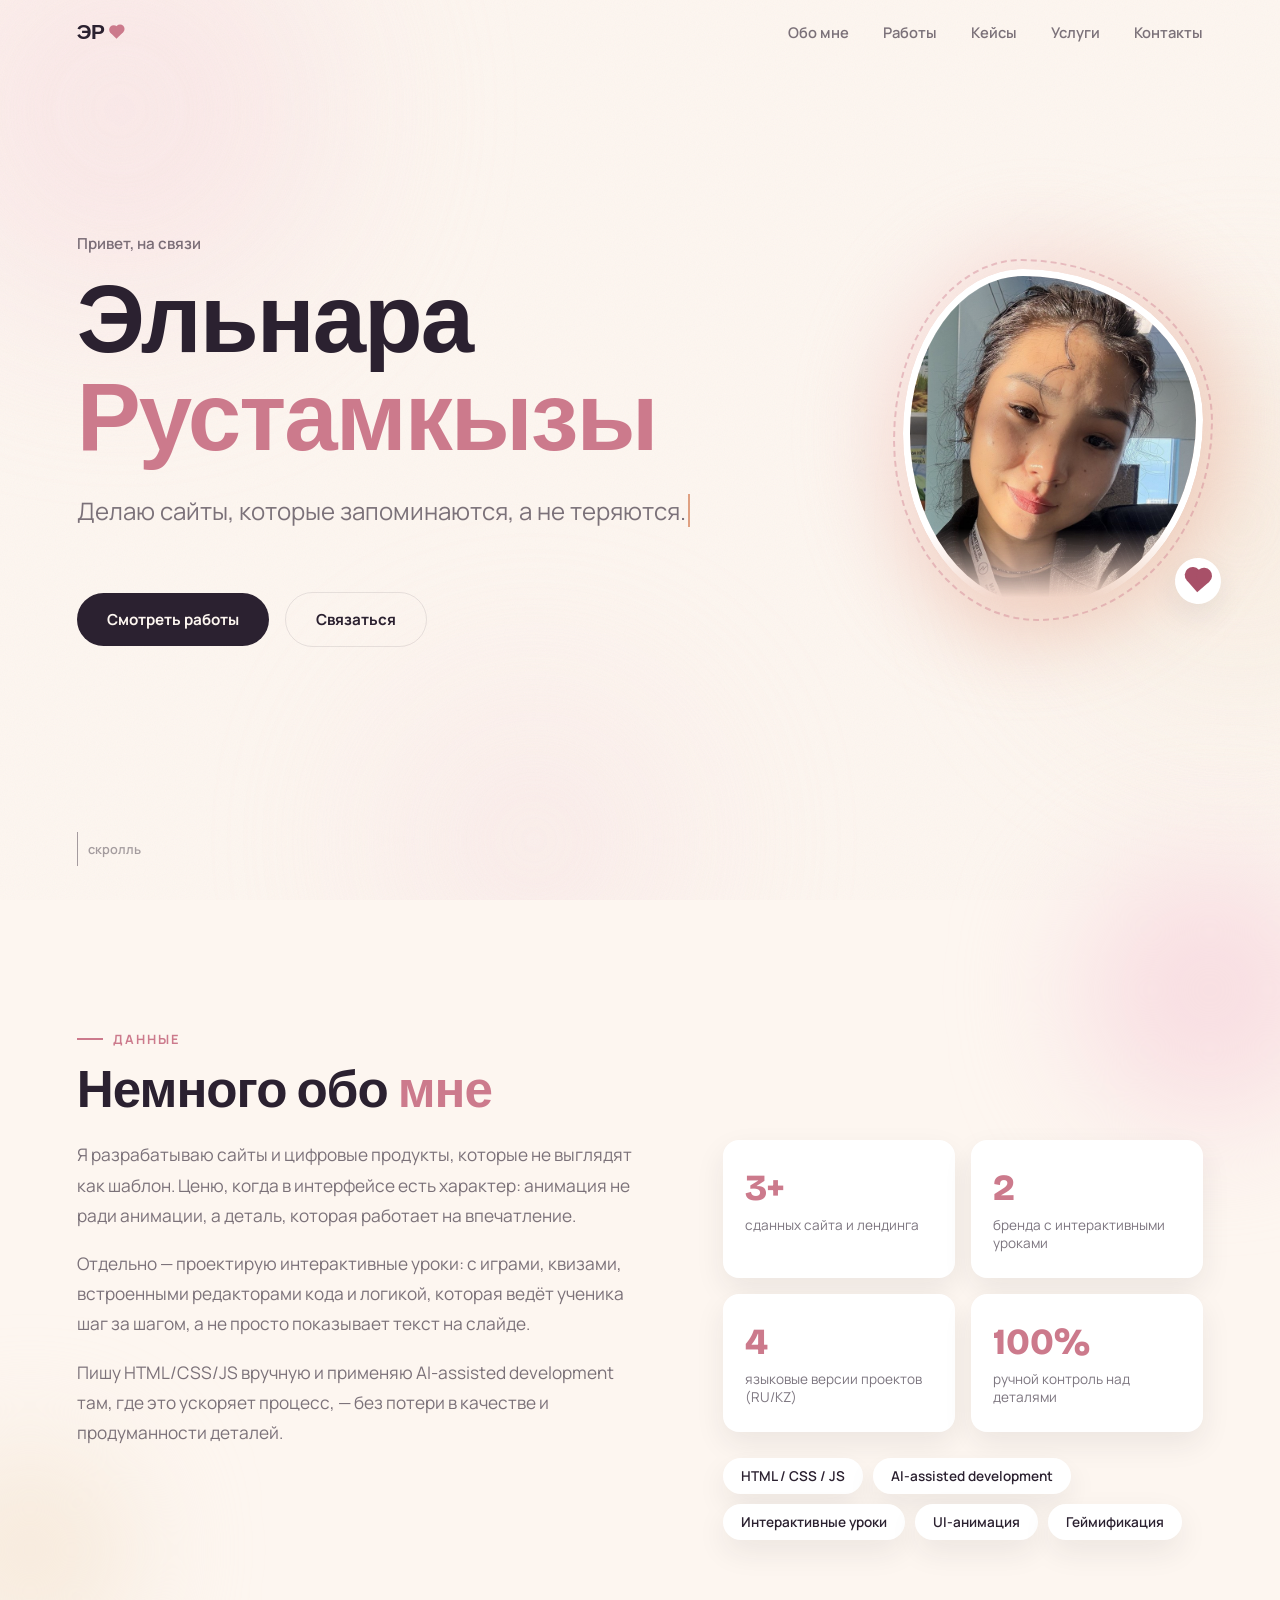
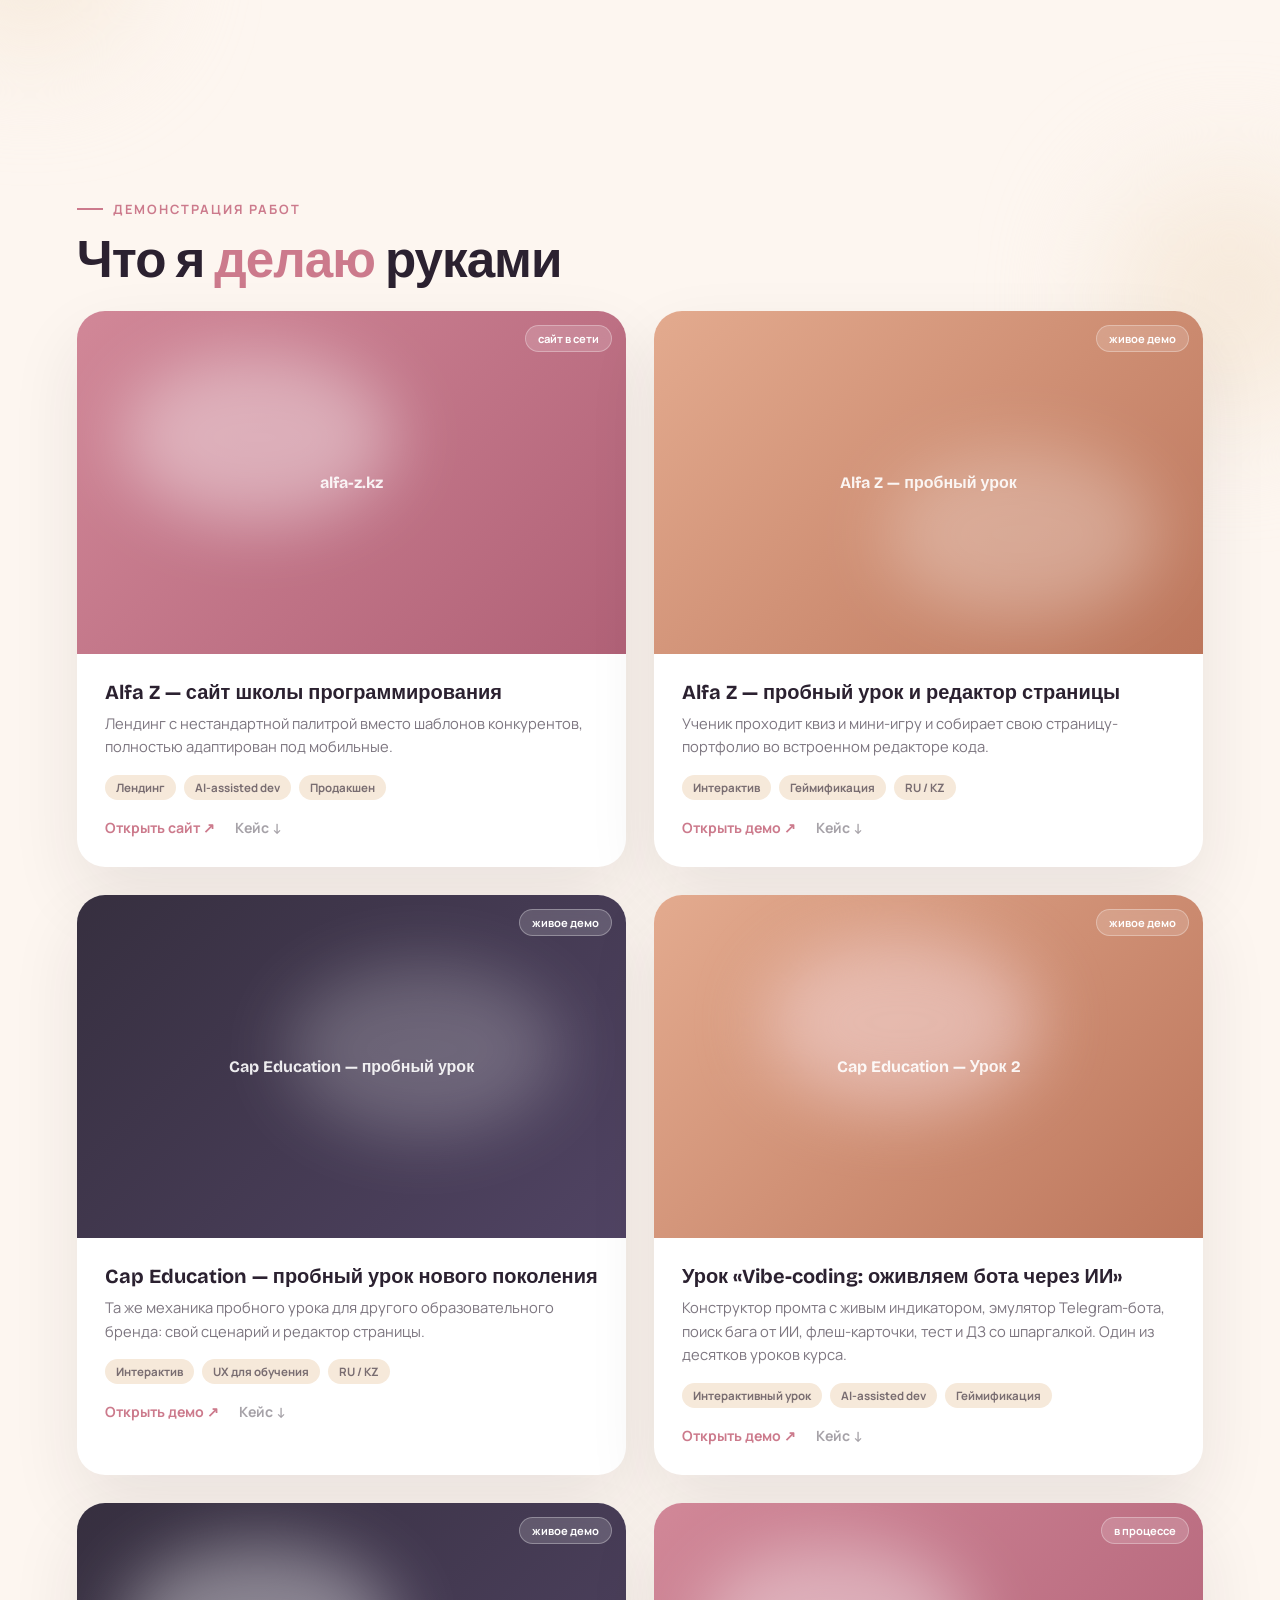
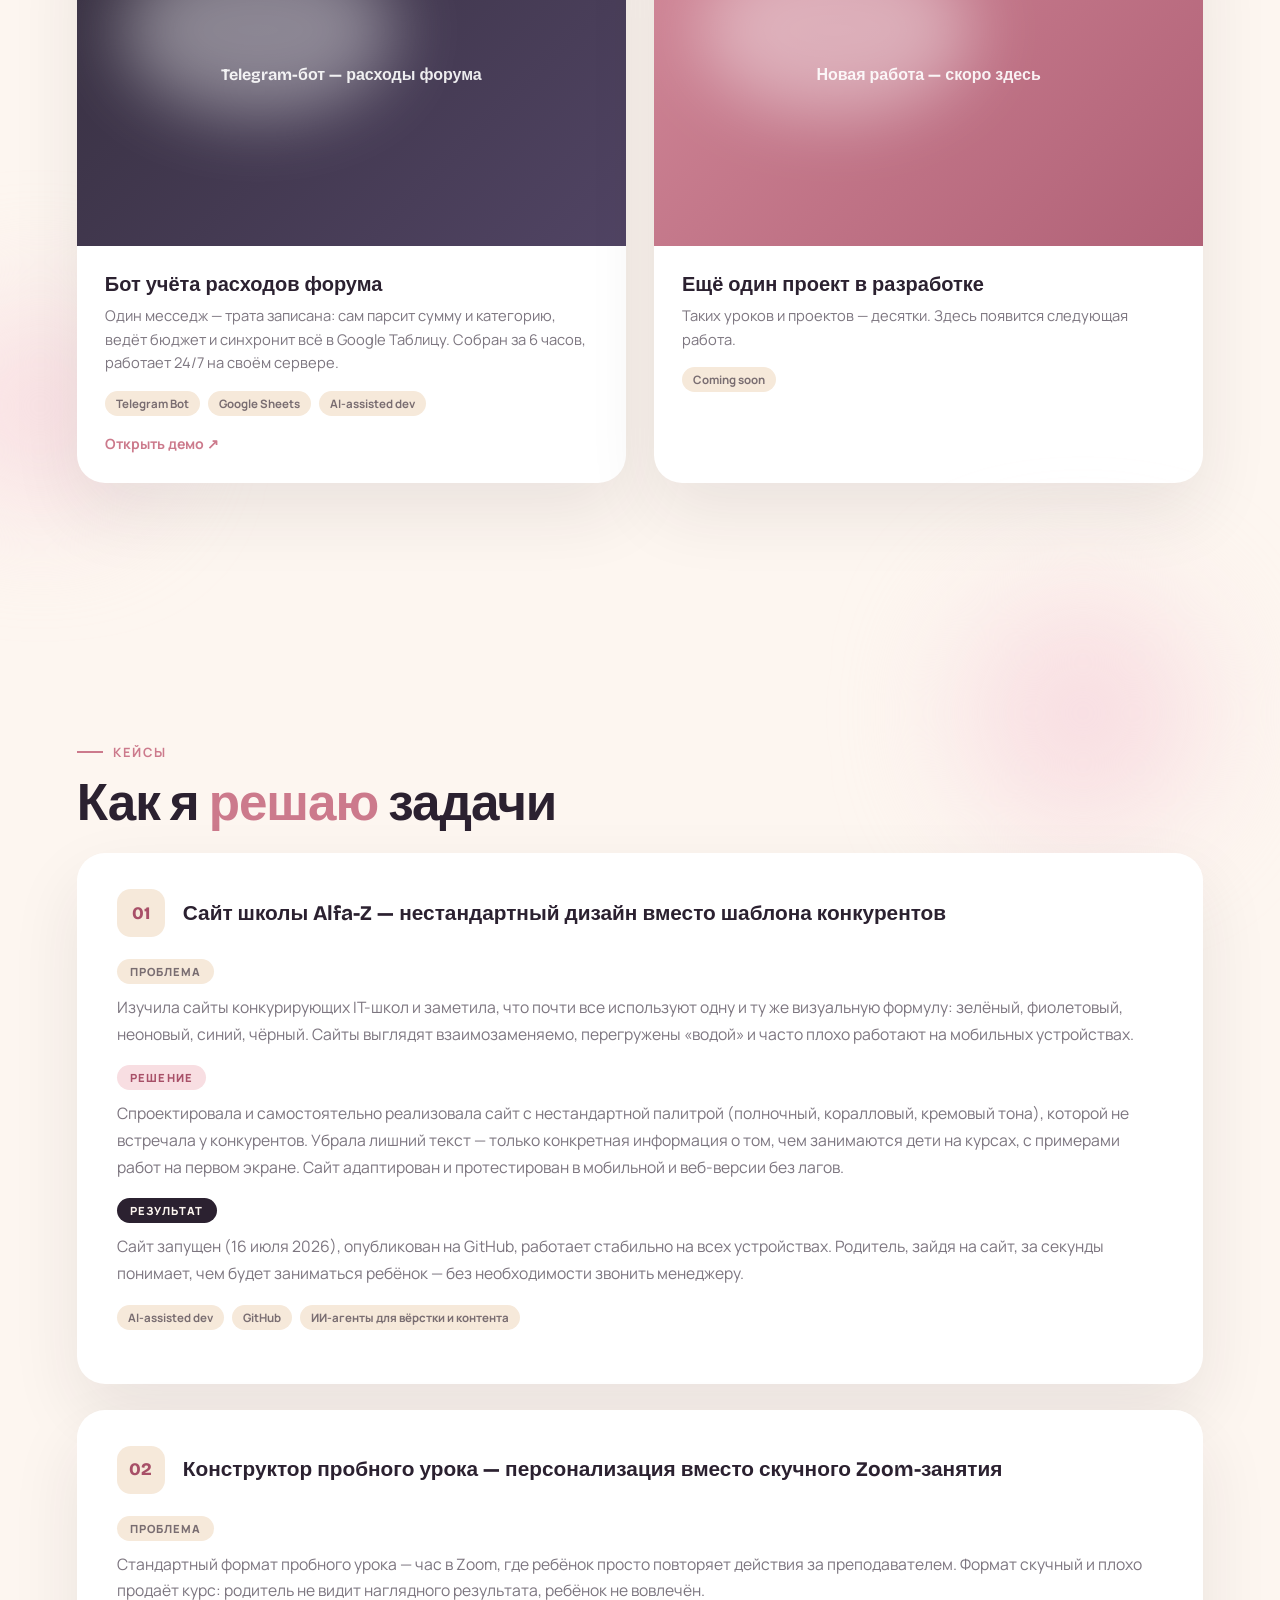
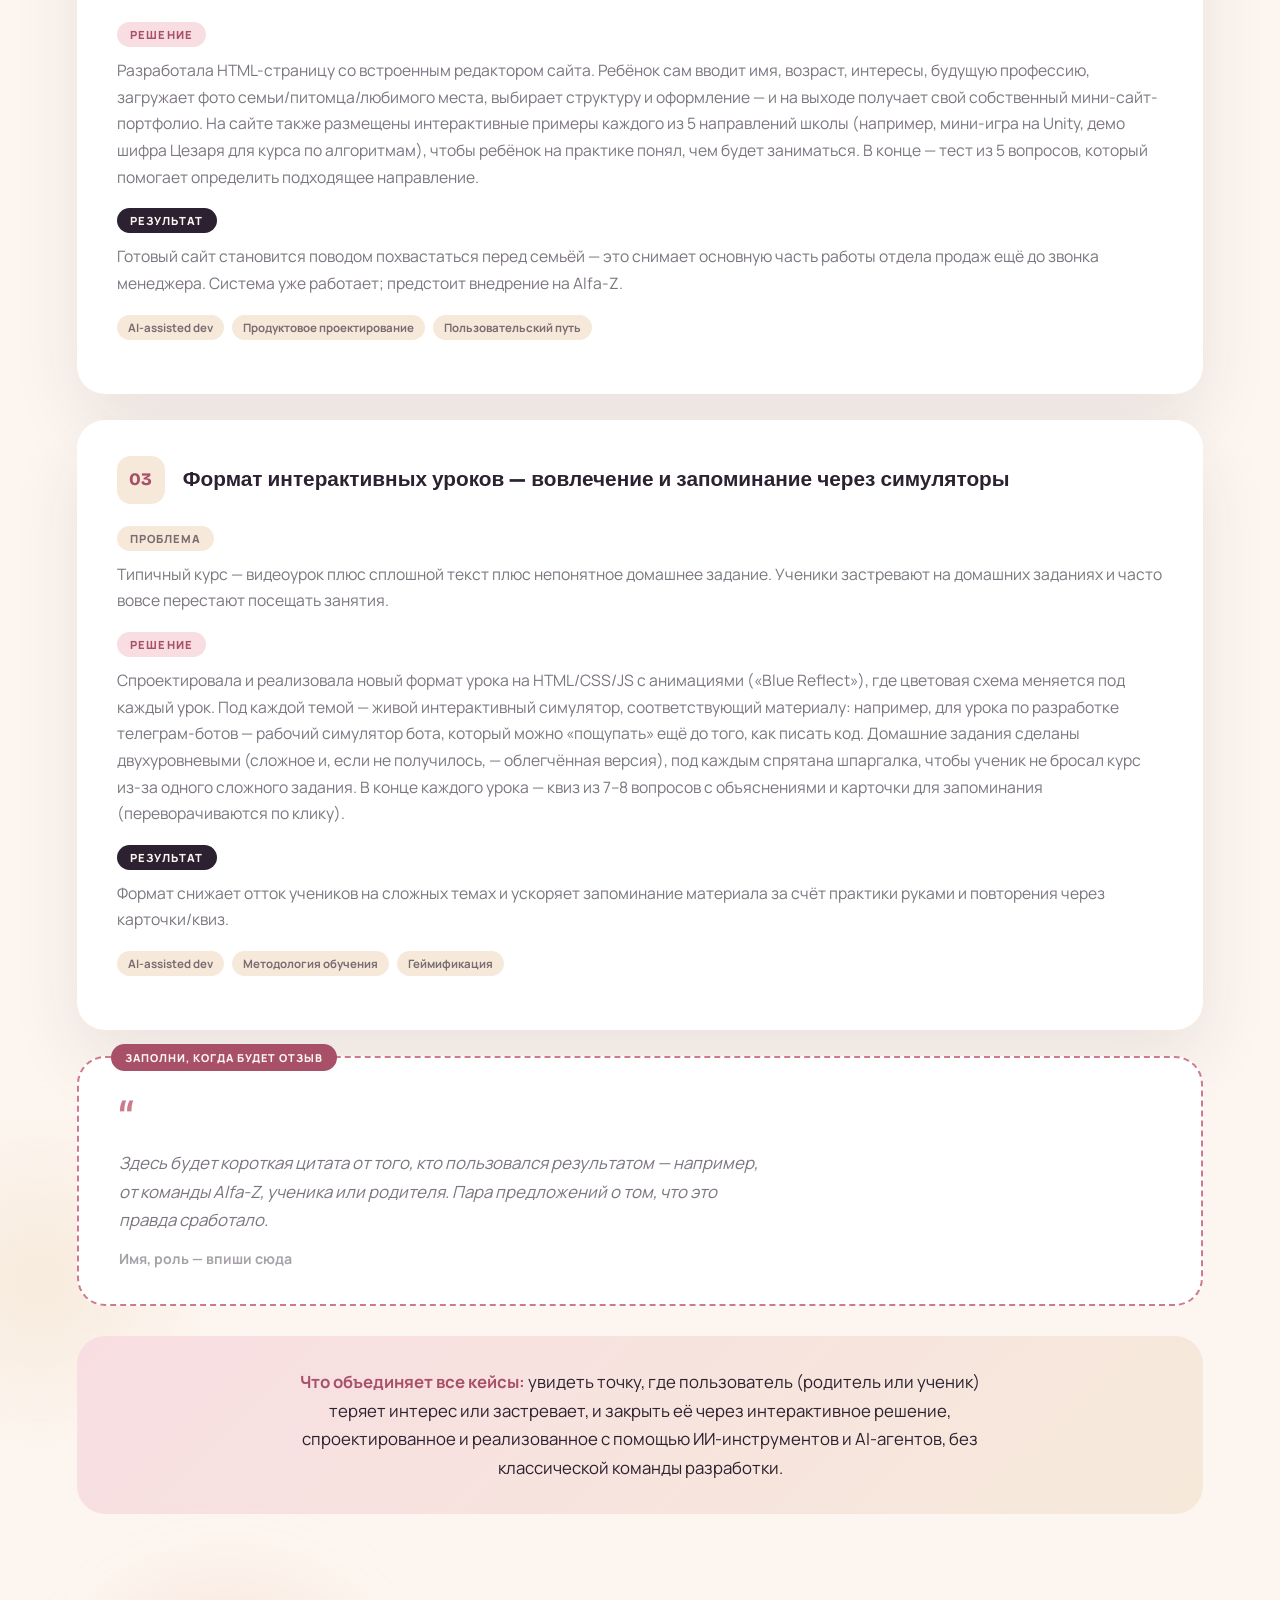
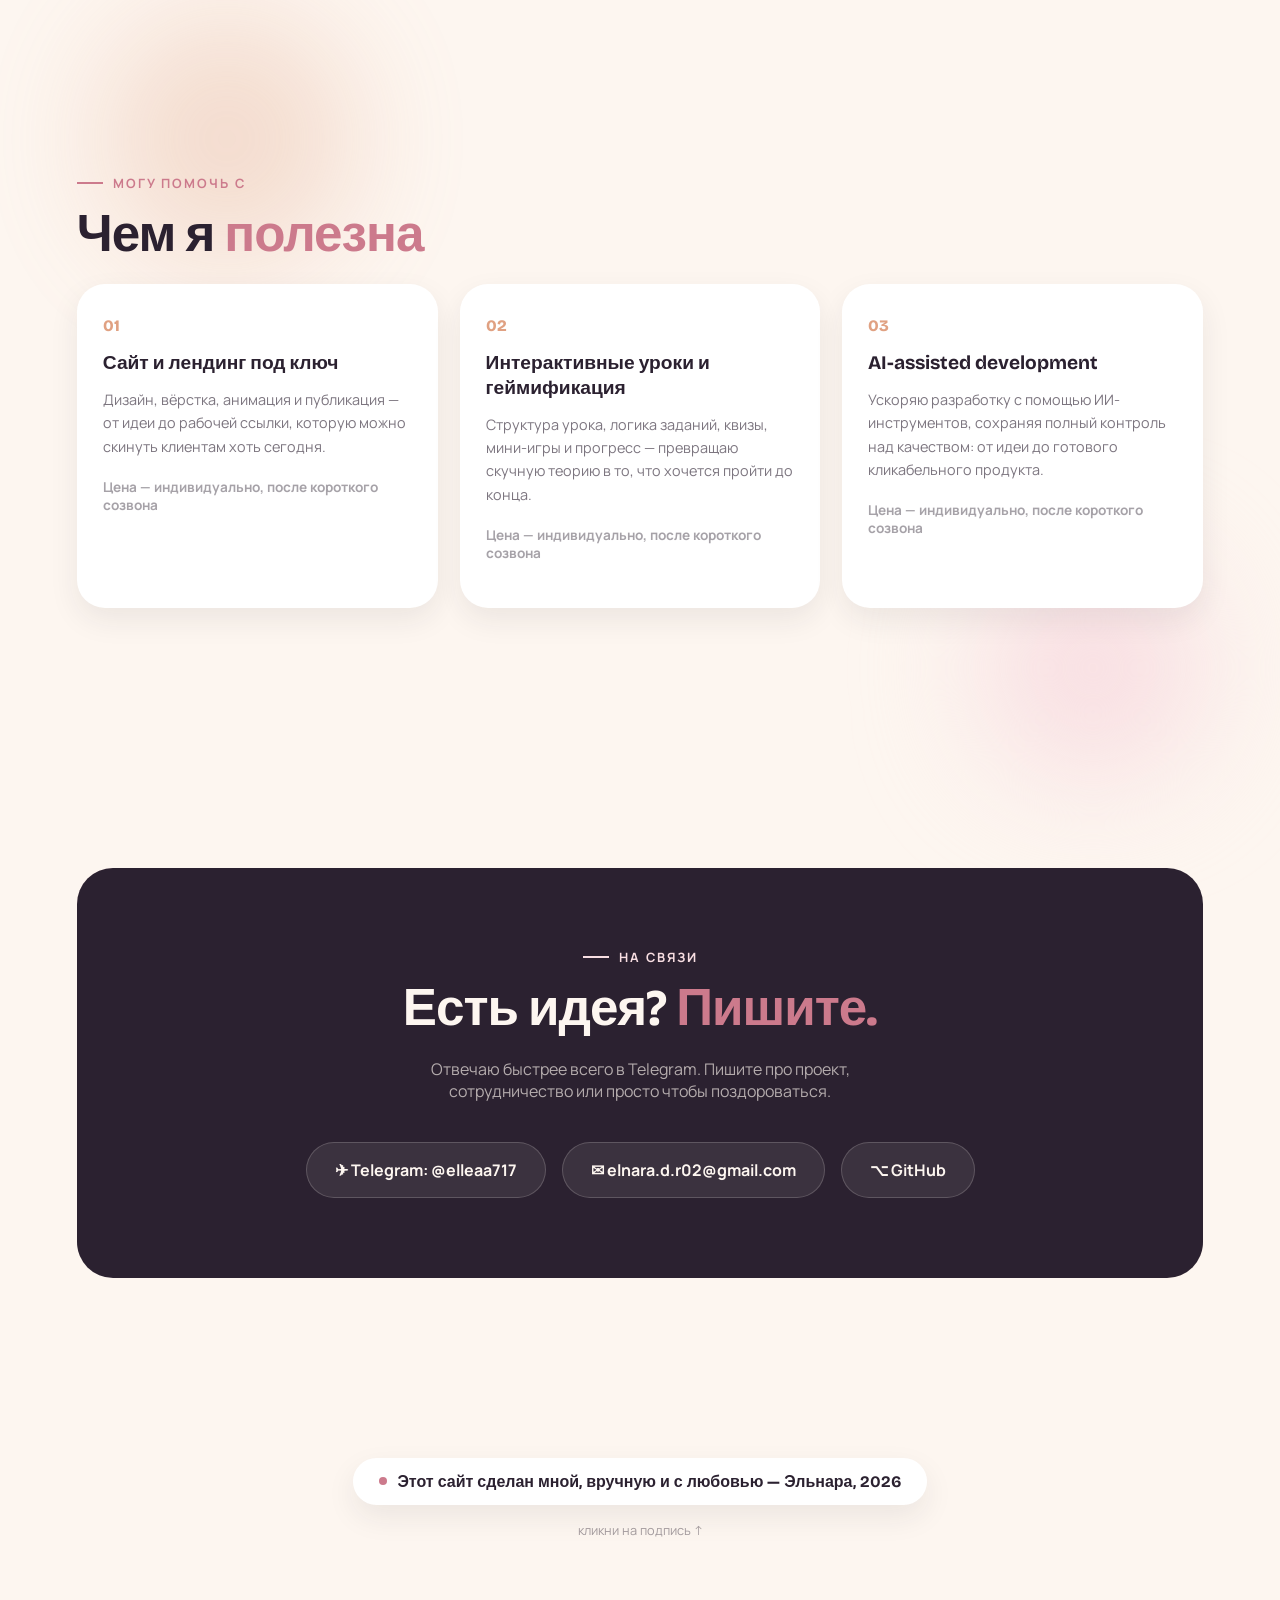
==== commit b5d93242: "Add files via upload" ====
--- a/index.html
+++ b/index.html
@@ -474,6 +474,21 @@
     </div>
 
     <div class="work-card reveal" data-tilt>
+      <div class="work-media wm-3">
+        <div class="tag-soon">живое демо</div>
+        <span>Telegram-бот — расходы форума</span>
+      </div>
+      <div class="work-body">
+        <h3>Бот учёта расходов форума</h3>
+        <p>Один месседж — трата записана: сам парсит сумму и категорию, ведёт бюджет и синхронит всё в Google Таблицу. Собран за 6 часов, работает 24/7 на своём сервере.</p>
+        <div class="tag-row"><span>Telegram Bot</span><span>Google Sheets</span><span>AI-assisted dev</span></div>
+        <div class="work-links">
+          <a class="work-link" href="demos/forum-budget-bot.html" target="_blank" rel="noopener">Открыть демо ↗</a>
+        </div>
+      </div>
+    </div>
+
+    <div class="work-card reveal" data-tilt>
       <div class="work-media wm-1" style="background:none;">
         <div class="tag-soon">в процессе</div>
         <span>Новая работа — скоро здесь</span>
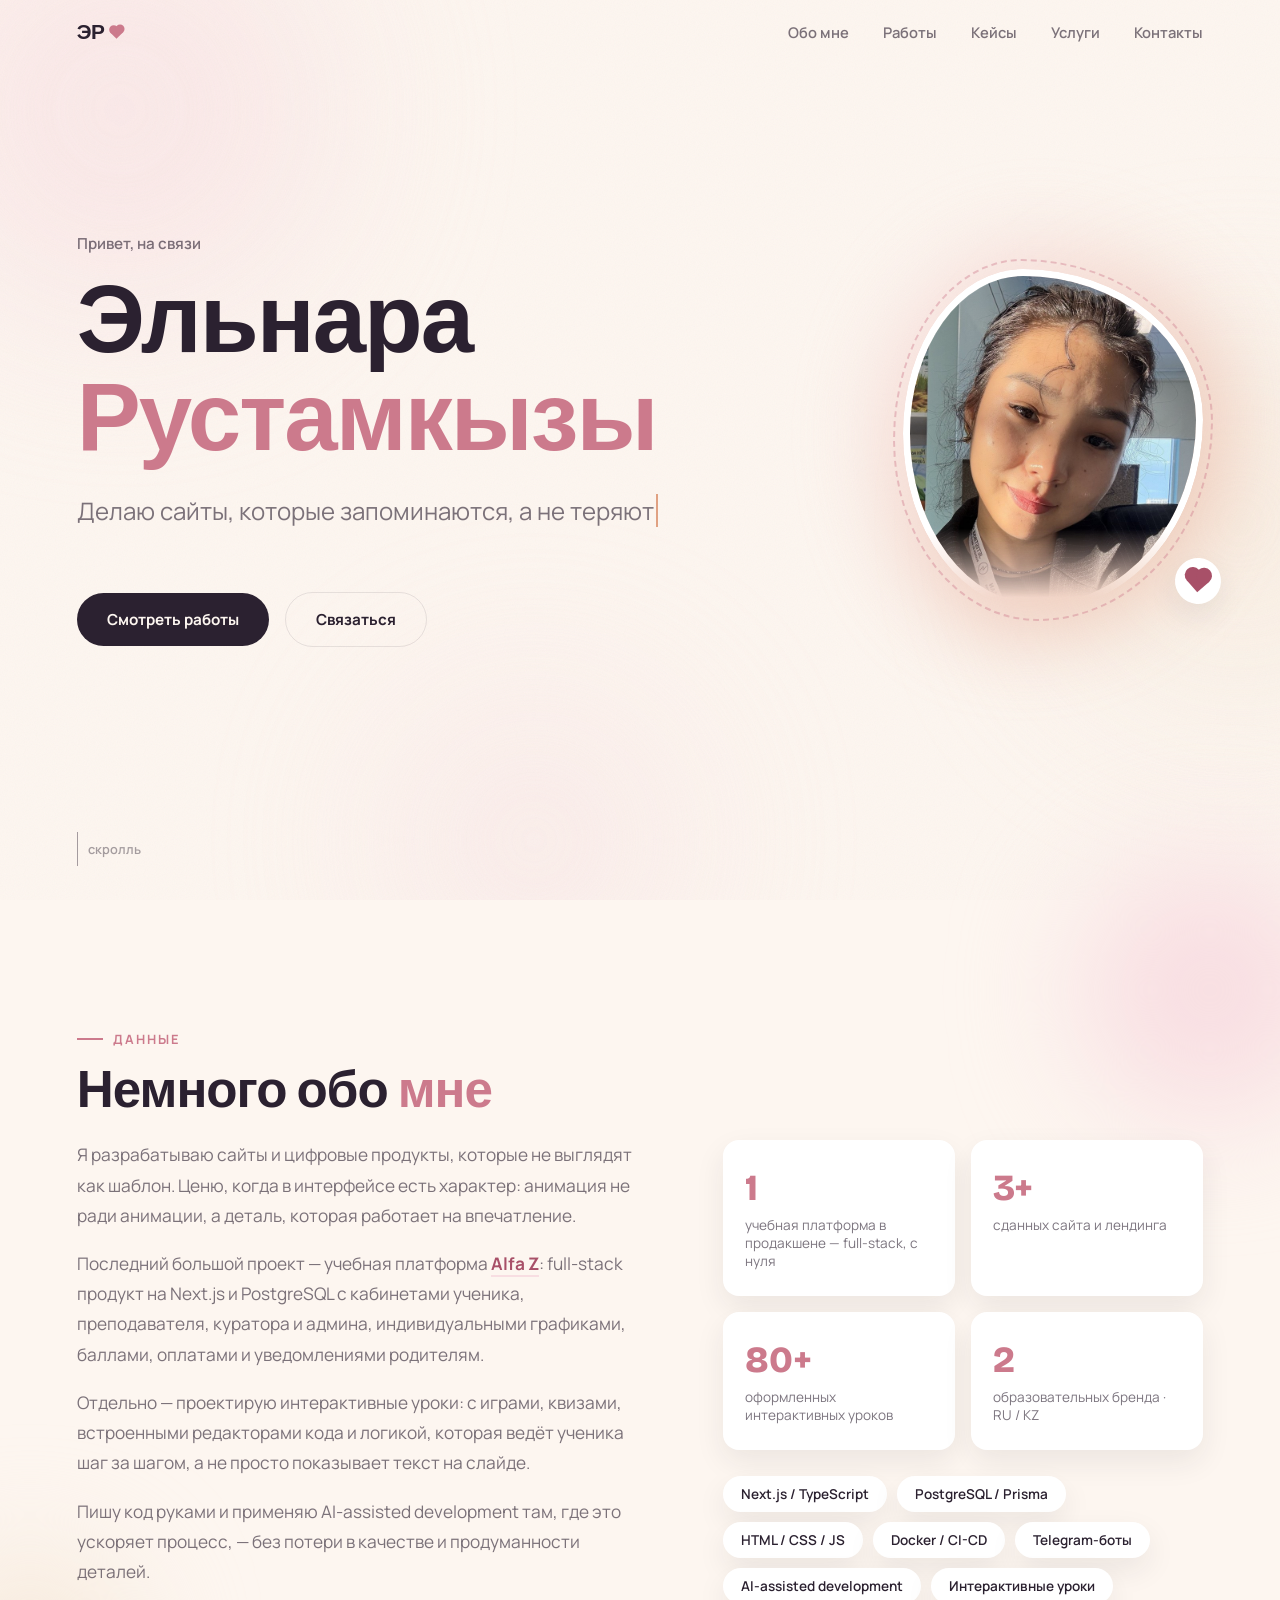
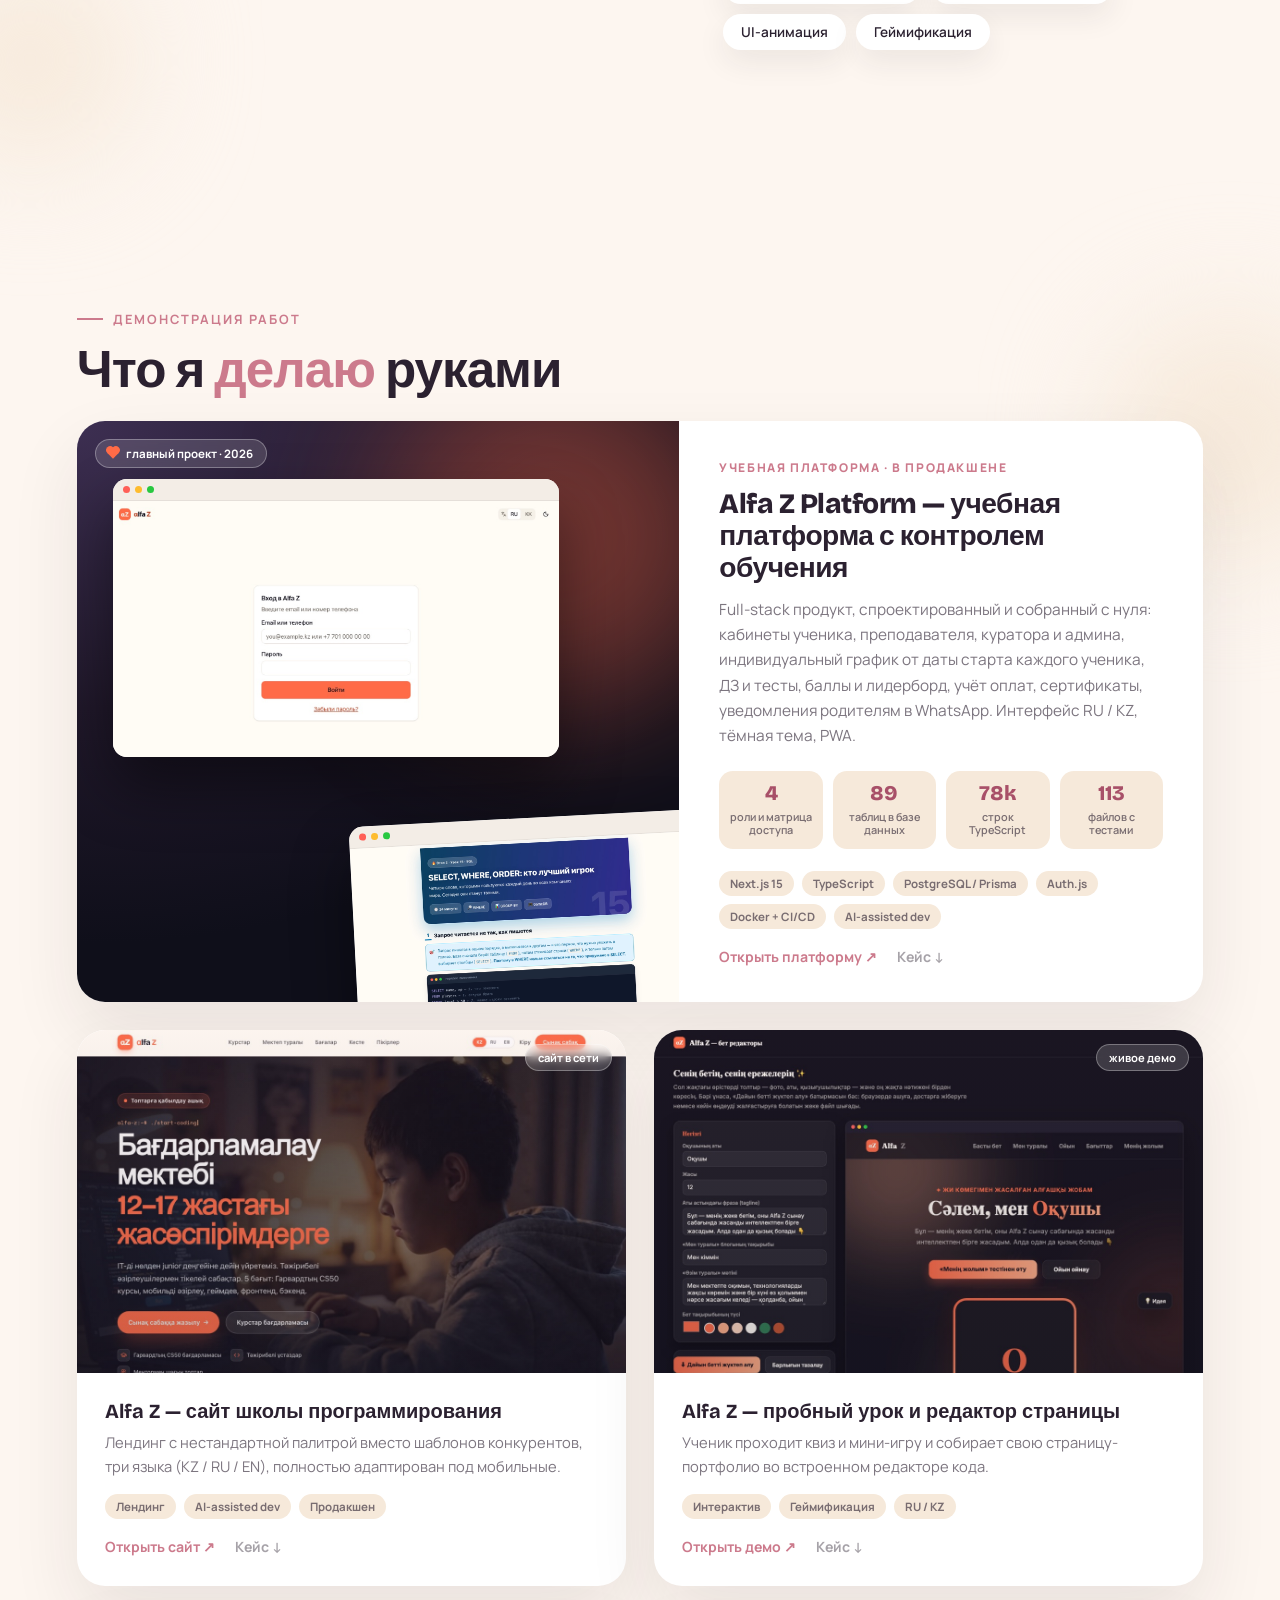
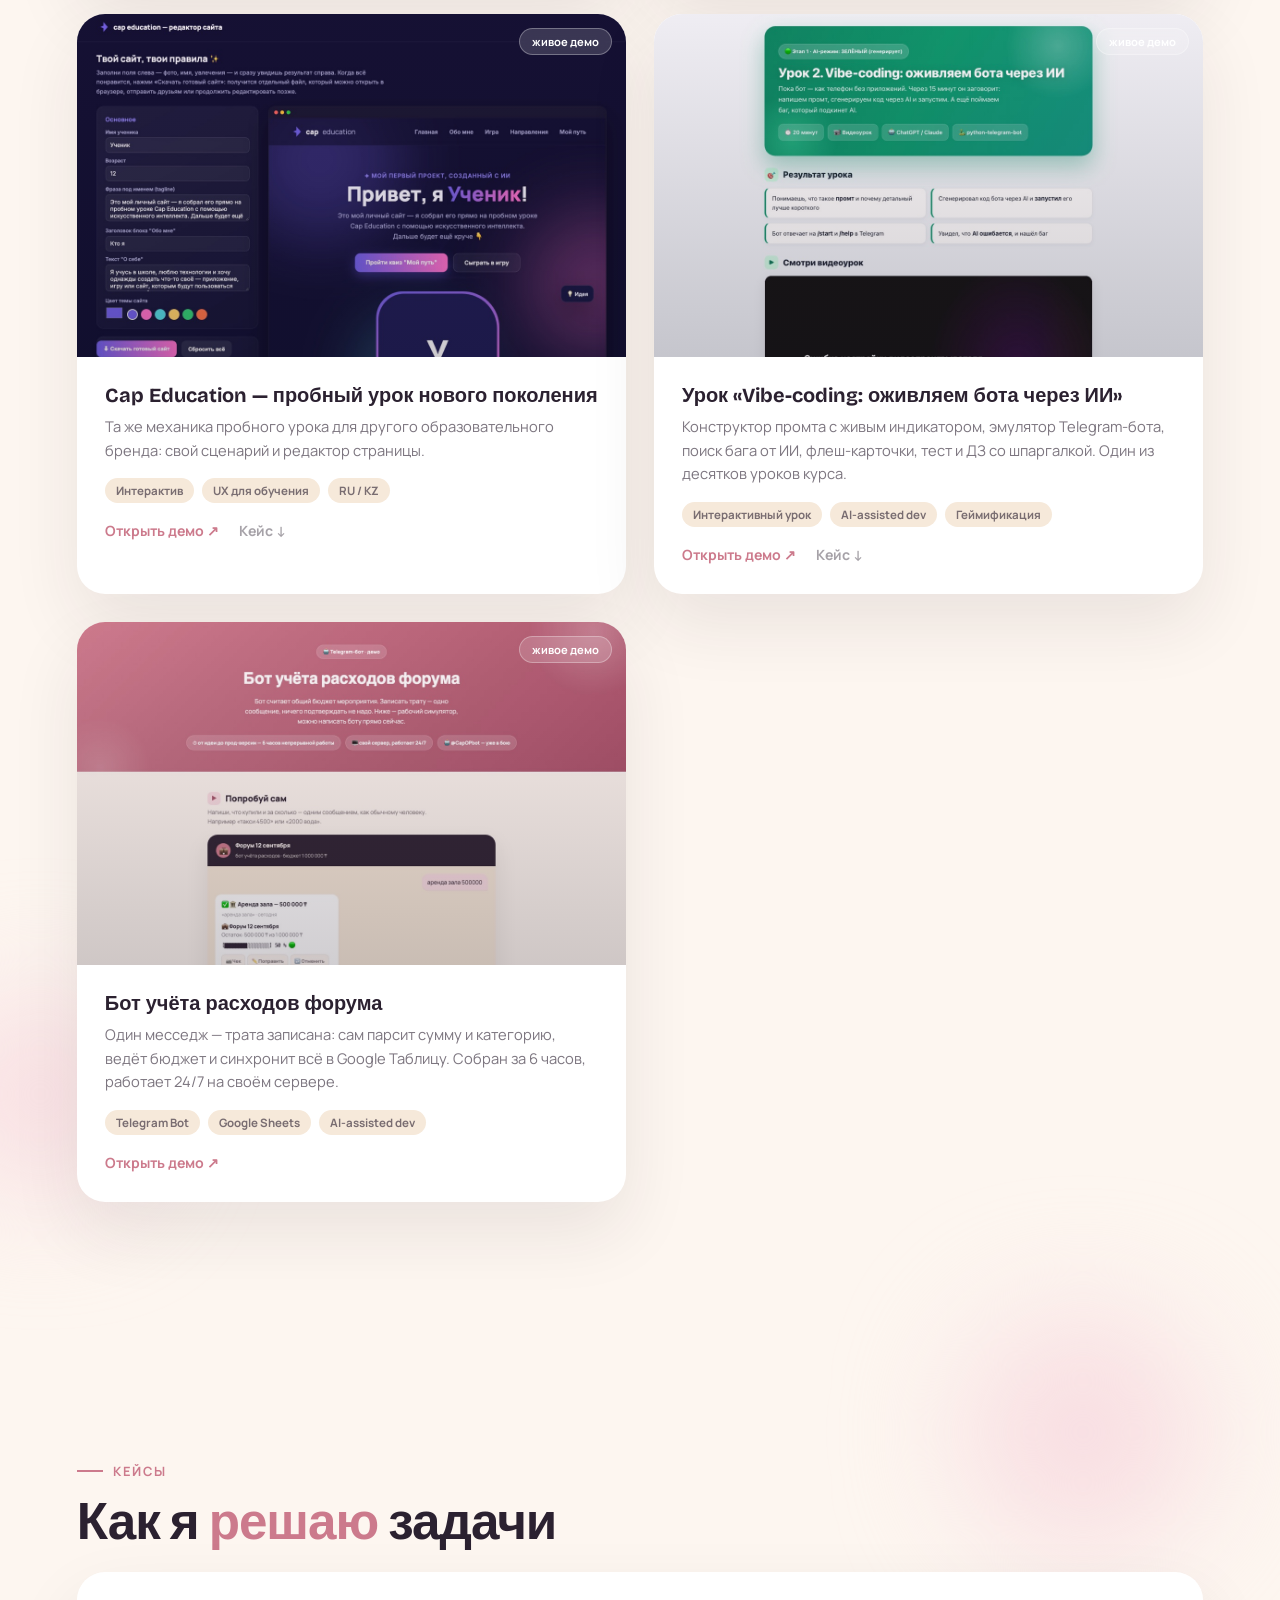
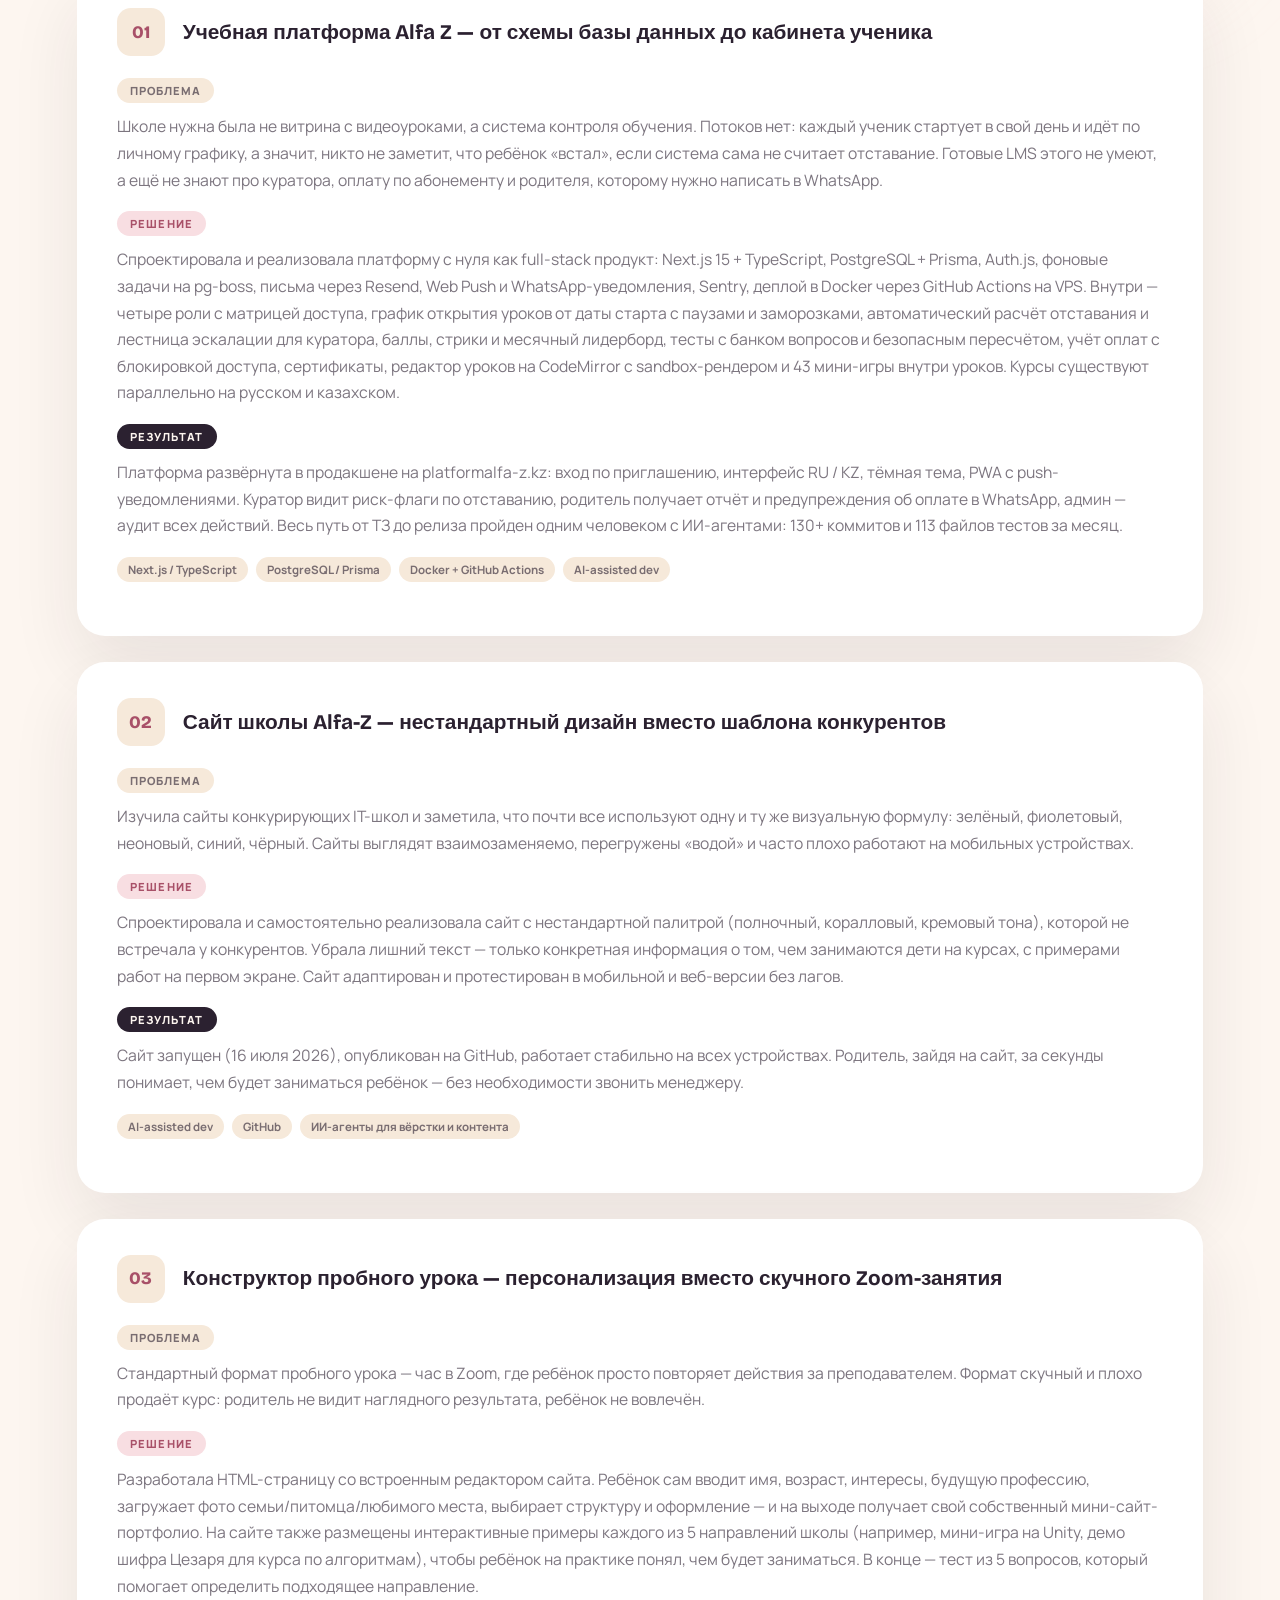
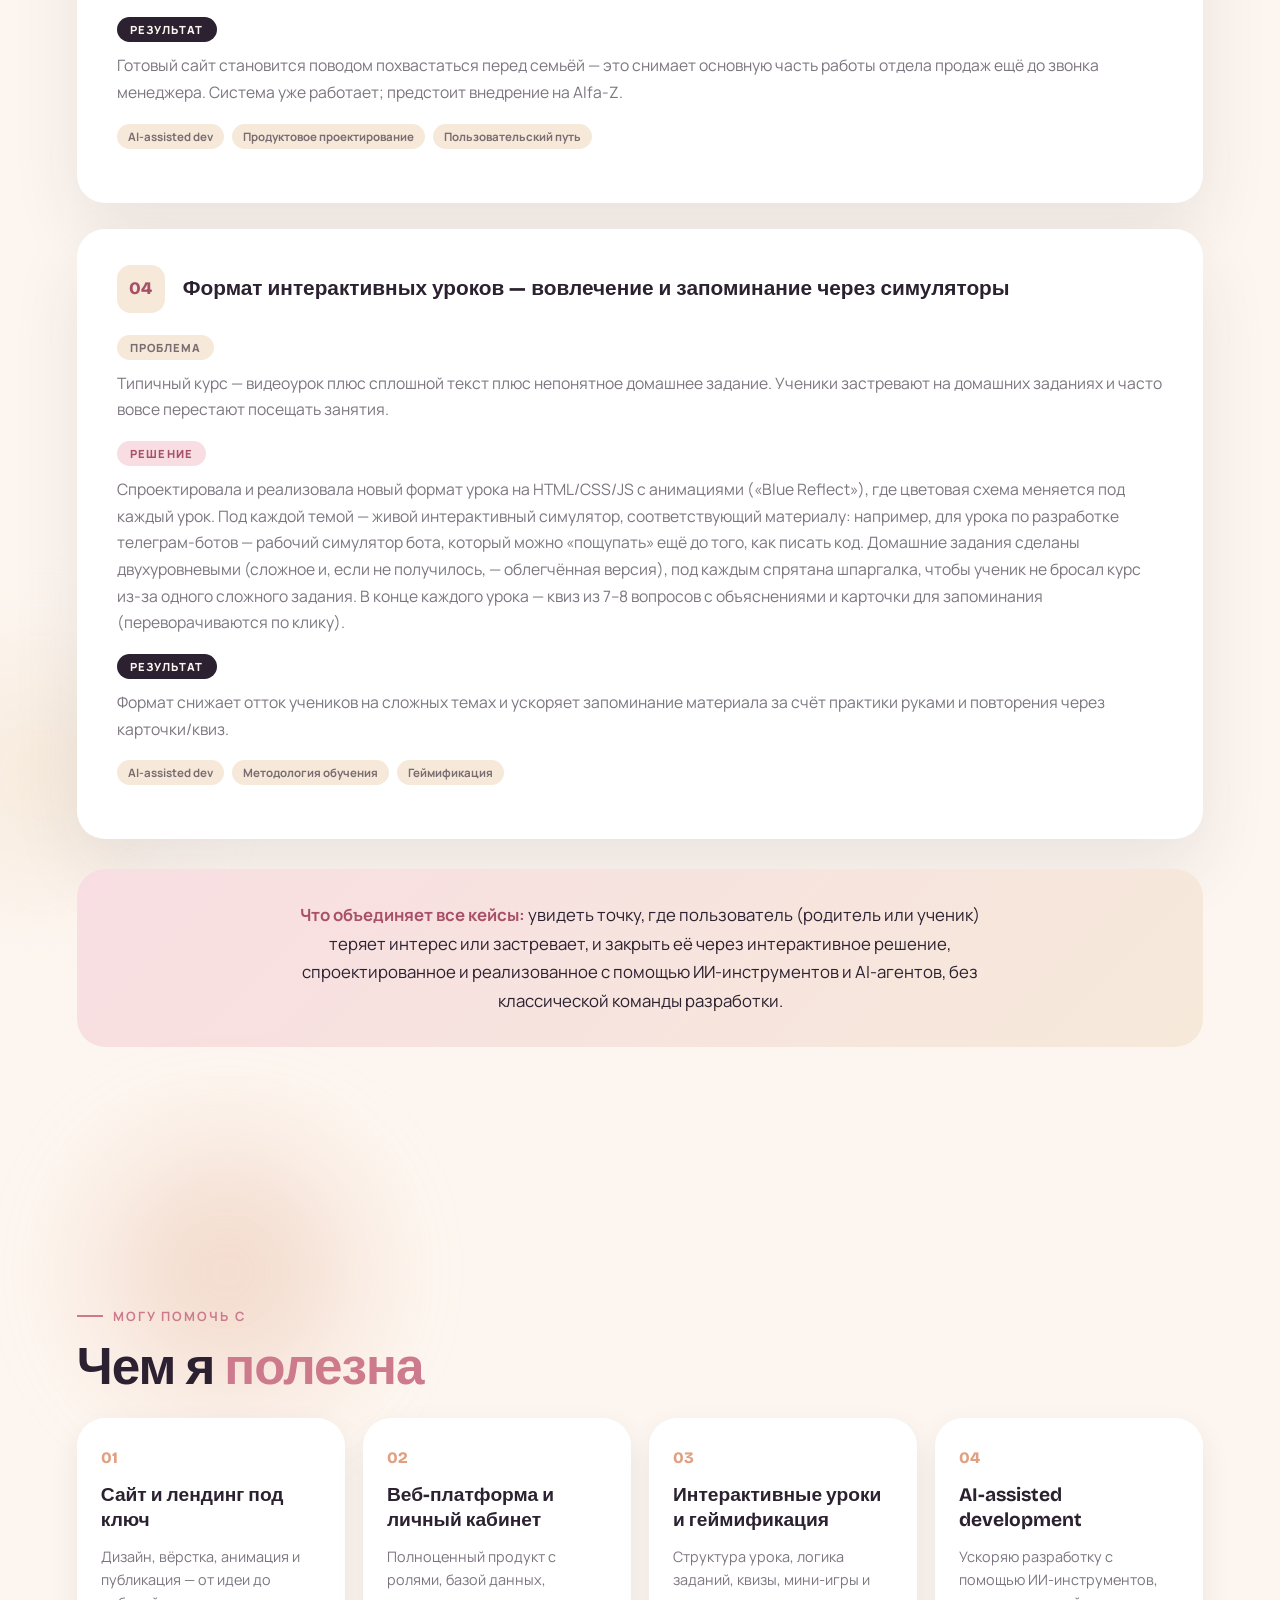
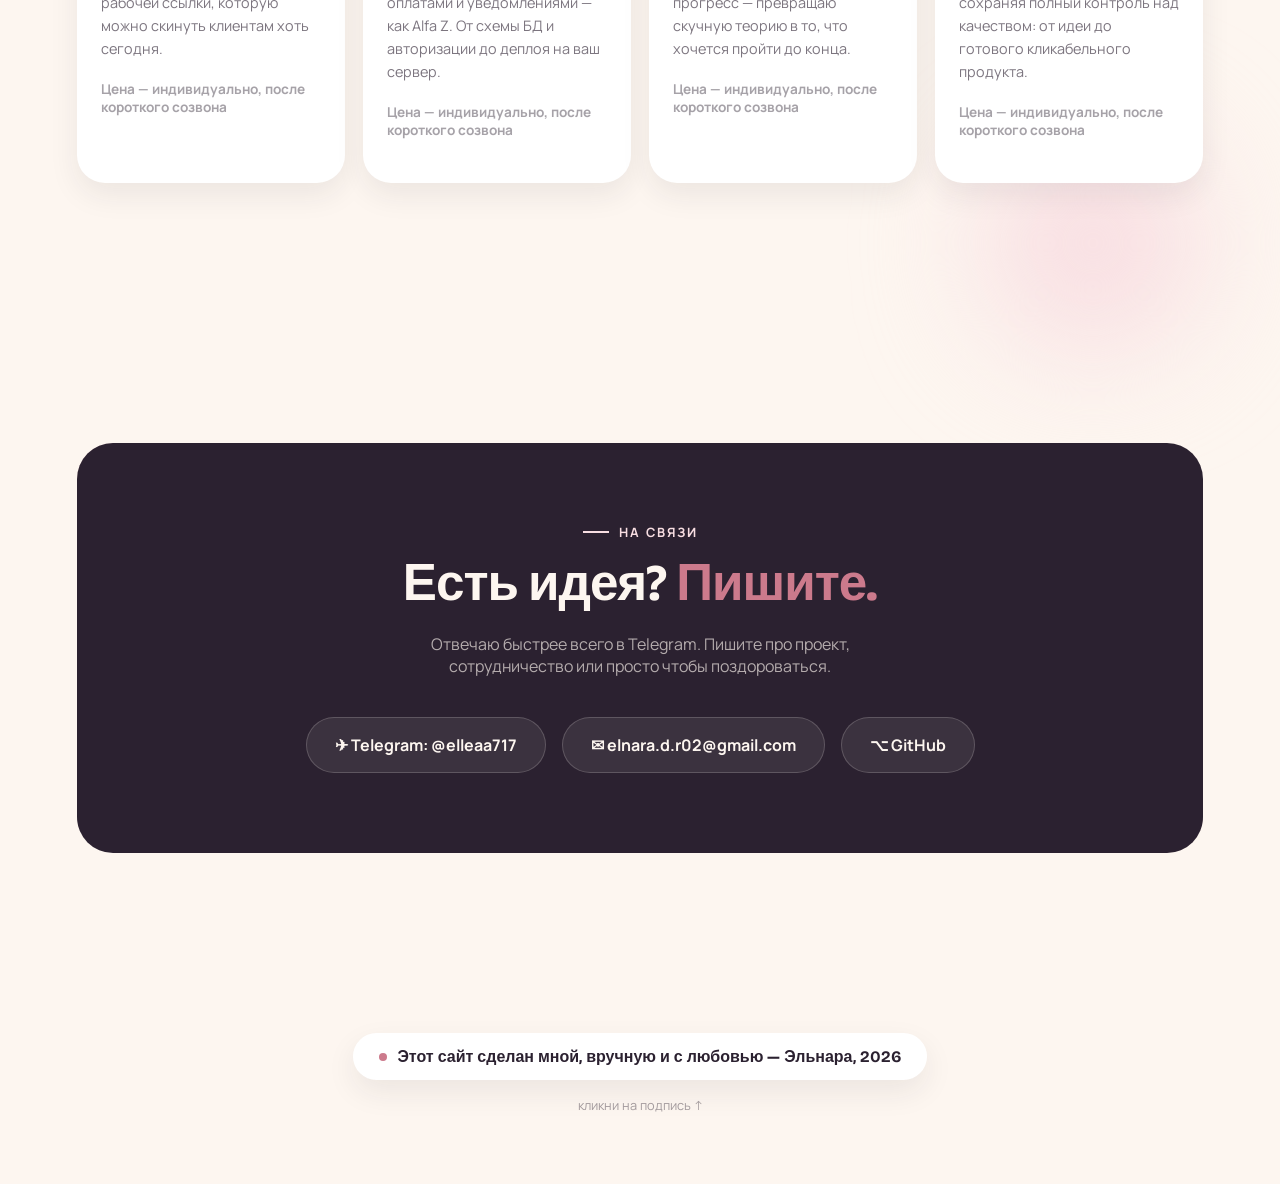
==== commit 53dd7c8e: "Портфолио: главный проект Alfa Z Platform, скриншоты работ, превью ссылки - Главная карточка и кейс " ====
--- a/index.html
+++ b/index.html
@@ -4,7 +4,23 @@
 <meta charset="UTF-8">
 <meta name="viewport" content="width=device-width, initial-scale=1.0">
 <title>Эльнара Рустамкызы — портфолио</title>
-<meta name="description" content="Личное портфолио: сайты, интерактивные уроки и продукты, которые я разрабатываю вручную и с применением AI-assisted development.">
+<meta name="description" content="Эльнара Рустамкызы — портфолио: учебная платформа Alfa Z (Next.js + PostgreSQL), сайты, интерактивные уроки и Telegram-боты. Пишу код руками и ускоряю разработку через AI-assisted development.">
+<meta name="theme-color" content="#FDF6F0">
+<link rel="icon" href="favicon.svg" type="image/svg+xml">
+<link rel="canonical" href="https://elnaradr02-pixel.github.io/">
+<!-- превью ссылки в Telegram / Instagram / WhatsApp -->
+<meta property="og:type" content="website">
+<meta property="og:locale" content="ru_RU">
+<meta property="og:url" content="https://elnaradr02-pixel.github.io/">
+<meta property="og:title" content="Эльнара Рустамкызы — портфолио">
+<meta property="og:description" content="Учебная платформа Alfa Z, сайты, интерактивные уроки и боты. Код руками + AI-assisted development.">
+<meta property="og:image" content="https://elnaradr02-pixel.github.io/og.jpg">
+<meta property="og:image:width" content="1200">
+<meta property="og:image:height" content="630">
+<meta name="twitter:card" content="summary_large_image">
+<meta name="twitter:title" content="Эльнара Рустамкызы — портфолио">
+<meta name="twitter:description" content="Учебная платформа Alfa Z, сайты, интерактивные уроки и боты.">
+<meta name="twitter:image" content="https://elnaradr02-pixel.github.io/og.jpg">
 <link rel="preconnect" href="https://fonts.googleapis.com">
 <link rel="preconnect" href="https://fonts.gstatic.com" crossorigin>
 <link href="https://fonts.googleapis.com/css2?family=Bricolage+Grotesque:opsz,wght@12..96,400;12..96,500;12..96,600;12..96,700;12..96,800&family=Manrope:wght@400;500;600;700;800&display=swap" rel="stylesheet">
@@ -193,6 +209,8 @@
 .stat-label{font-size:.85rem;color:var(--ink-soft);margin-top:6px;}
 .skill-chips{display:flex;flex-wrap:wrap;gap:10px;margin-top:26px;}
 .chip{padding:9px 18px;border-radius:100px;background:var(--card);font-size:.85rem;font-weight:600;box-shadow:var(--shadow-sm);}
+.about-text a.about-link{color:var(--rose-deep);font-weight:700;border-bottom:2px solid var(--blush);transition:border-color .3s;}
+.about-text a.about-link:hover{border-color:var(--rose);}
 
 /* ---------- works gallery ---------- */
 .work-grid{display:grid;grid-template-columns:repeat(2,1fr);gap:28px;}
@@ -217,6 +235,49 @@
 .work-links{display:flex;flex-wrap:wrap;gap:20px;}
 .work-link--case{color:var(--ink-softer);}
 .work-link--case:hover{color:var(--ink);}
+
+/* ---------- скриншоты в карточках работ ---------- */
+.work-media.wm-shot{padding:0;}
+.work-media.wm-shot::before{background:linear-gradient(180deg,rgba(204,122,140,.06),rgba(43,33,48,.22));opacity:1;z-index:2;}
+.work-media.wm-shot::after{display:none;}
+.work-shot{position:absolute;inset:0;width:100%;height:100%;object-fit:cover;object-position:top center;z-index:1;transform:scale(1.01);transition:transform .8s cubic-bezier(.2,.8,.2,1);}
+.work-card:hover .work-shot{transform:scale(1.05);}
+
+/* ---------- главный проект: учебная платформа ---------- */
+.work-featured{grid-column:1/-1;display:grid;grid-template-columns:1.15fr 1fr;align-items:stretch;}
+.feat-media{position:relative;min-height:440px;overflow:hidden;background:radial-gradient(120% 90% at 0% 0%,#3d2f52 0%,#20182A 55%,#0F0F1A 100%);}
+.feat-media::before{content:'';position:absolute;width:60%;height:60%;border-radius:50%;background:rgba(255,107,71,.38);filter:blur(70px);top:-10%;right:-10%;animation:floatSoft 14s ease-in-out infinite;}
+.feat-win{position:absolute;border-radius:14px;overflow:hidden;background:#fff;box-shadow:0 30px 60px rgba(0,0,0,.45);}
+.feat-win img{display:block;width:100%;height:calc(100% - 22px);object-fit:cover;object-position:top center;}
+.feat-win-bar{height:22px;background:#f3ede6;display:flex;align-items:center;gap:5px;padding:0 10px;border-bottom:1px solid rgba(0,0,0,.06);}
+.feat-win-bar i{width:7px;height:7px;border-radius:50%;}
+.feat-win-bar i:nth-child(1){background:#ff5f57;}.feat-win-bar i:nth-child(2){background:#febc2e;}.feat-win-bar i:nth-child(3){background:#28c840;}
+.feat-win-main{left:6%;top:10%;width:74%;aspect-ratio:16/10;}
+.feat-win-lesson{right:-4%;bottom:-6%;width:58%;aspect-ratio:16/10;transform:rotate(-3deg);transition:transform .6s cubic-bezier(.2,.8,.2,1);}
+.work-featured:hover .feat-win-lesson{transform:rotate(-1deg) translateY(-8px);}
+.feat-badge{position:absolute;top:18px;left:18px;z-index:3;background:rgba(255,255,255,.14);border:1px solid rgba(255,255,255,.3);color:#fff;padding:6px 13px;border-radius:100px;font-size:.72rem;font-weight:700;backdrop-filter:blur(6px);display:inline-flex;align-items:center;gap:9px;}
+.feat-badge .heart-css{--hs:8px;--hc:#FF6B47;}
+.feat-body{padding:38px 40px 36px;display:flex;flex-direction:column;justify-content:center;}
+.feat-kicker{font-size:.75rem;font-weight:800;text-transform:uppercase;letter-spacing:1.6px;color:var(--rose);margin-bottom:12px;}
+.feat-body h3{font-size:clamp(1.4rem,2.2vw,1.8rem);font-weight:800;letter-spacing:-.5px;line-height:1.15;margin-bottom:12px;}
+.feat-body>p{color:var(--ink-soft);font-size:.96rem;line-height:1.65;margin-bottom:22px;}
+.feat-stats{display:grid;grid-template-columns:repeat(4,1fr);gap:10px;margin-bottom:22px;}
+.feat-stat{background:var(--sand);border-radius:14px;padding:12px 8px;text-align:center;}
+.feat-stat b{display:block;font-family:'Bricolage Grotesque',sans-serif;font-size:1.3rem;font-weight:800;color:var(--rose-deep);line-height:1.1;}
+.feat-stat span{display:block;font-size:.68rem;font-weight:600;color:var(--ink-soft);margin-top:4px;line-height:1.25;}
+@media (max-width:1100px){.feat-stats{grid-template-columns:repeat(2,1fr);}}
+@media (max-width:920px){
+  .work-featured{grid-template-columns:1fr;}
+  .feat-media{min-height:0;aspect-ratio:16/11;}
+  .feat-body{padding:28px 26px 30px;}
+  .feat-stats{grid-template-columns:repeat(4,1fr);}
+}
+@media (max-width:560px){
+  .feat-stats{grid-template-columns:repeat(2,1fr);}
+  .feat-win-main{left:5%;top:11%;width:80%;}
+  .feat-win-lesson{width:62%;right:-6%;bottom:-8%;}
+  .feat-badge{top:12px;left:12px;font-size:.66rem;}
+}
 
 /* ---------- case studies ---------- */
 .case-list{display:flex;flex-direction:column;gap:26px;}
@@ -248,8 +309,10 @@
 }
 
 /* ---------- services / selling posts ---------- */
-.service-grid{display:grid;grid-template-columns:repeat(3,1fr);gap:22px;}
-.service-card{background:var(--card);border-radius:var(--radius);padding:32px 26px;box-shadow:var(--shadow-sm);position:relative;transition:transform .35s cubic-bezier(.2,.8,.2,1),box-shadow .35s;}
+.service-grid{display:grid;grid-template-columns:repeat(4,1fr);gap:18px;}
+@media (max-width:1100px){.service-grid{grid-template-columns:repeat(2,1fr);}}
+@media (max-width:640px){.service-grid{grid-template-columns:1fr;}}
+.service-card{background:var(--card);border-radius:var(--radius);padding:30px 24px;box-shadow:var(--shadow-sm);position:relative;transition:transform .35s cubic-bezier(.2,.8,.2,1),box-shadow .35s;}
 .service-card:hover{transform:translateY(-8px) rotate(-.5deg);box-shadow:var(--shadow);}
 .service-num{font-family:'Bricolage Grotesque',sans-serif;font-weight:800;font-size:1rem;color:var(--terracotta);margin-bottom:16px;}
 .service-card h3{font-size:1.2rem;font-weight:700;margin-bottom:12px;line-height:1.3;}
@@ -278,7 +341,6 @@
   .about-grid{grid-template-columns:1fr;}
   .acc-grid{grid-template-columns:1fr;}
   .work-grid{grid-template-columns:1fr;}
-  .service-grid{grid-template-columns:1fr;}
 }
 @media (max-width:760px){
   nav.desktop-nav{display:none;}
@@ -378,18 +440,23 @@
     <div class="about-text reveal">
       <!-- ПРАВЬ ЗДЕСЬ: текст о себе -->
       <p>Я разрабатываю сайты и цифровые продукты, которые не выглядят как шаблон. Ценю, когда в интерфейсе есть характер: анимация не ради анимации, а деталь, которая работает на впечатление.</p>
+      <p>Последний большой проект — учебная платформа <a href="#work-platform" class="about-link">Alfa Z</a>: full-stack продукт на Next.js и PostgreSQL с кабинетами ученика, преподавателя, куратора и админа, индивидуальными графиками, баллами, оплатами и уведомлениями родителям.</p>
       <p>Отдельно — проектирую интерактивные уроки: с играми, квизами, встроенными редакторами кода и логикой, которая ведёт ученика шаг за шагом, а не просто показывает текст на слайде.</p>
-      <p>Пишу HTML/CSS/JS вручную и применяю AI-assisted development там, где это ускоряет процесс, — без потери в качестве и продуманности деталей.</p>
+      <p>Пишу код руками и применяю AI-assisted development там, где это ускоряет процесс, — без потери в качестве и продуманности деталей.</p>
     </div>
     <div class="reveal">
       <div class="stat-grid">
+        <div class="stat-card"><div class="stat-num">1</div><div class="stat-label">учебная платформа в продакшене — full-stack, с нуля</div></div>
         <div class="stat-card"><div class="stat-num">3+</div><div class="stat-label">сданных сайта и лендинга</div></div>
-        <div class="stat-card"><div class="stat-num">2</div><div class="stat-label">бренда с интерактивными уроками</div></div>
-        <div class="stat-card"><div class="stat-num">4</div><div class="stat-label">языковые версии проектов (RU/KZ)</div></div>
-        <div class="stat-card"><div class="stat-num">100%</div><div class="stat-label">ручной контроль над деталями</div></div>
+        <div class="stat-card"><div class="stat-num">80+</div><div class="stat-label">оформленных интерактивных уроков</div></div>
+        <div class="stat-card"><div class="stat-num">2</div><div class="stat-label">образовательных бренда · RU / KZ</div></div>
       </div>
       <div class="skill-chips">
+        <span class="chip">Next.js / TypeScript</span>
+        <span class="chip">PostgreSQL / Prisma</span>
         <span class="chip">HTML / CSS / JS</span>
+        <span class="chip">Docker / CI-CD</span>
+        <span class="chip">Telegram-боты</span>
         <span class="chip">AI-assisted development</span>
         <span class="chip">Интерактивные уроки</span>
         <span class="chip">UI-анимация</span>
@@ -408,15 +475,45 @@
 
   <div class="work-grid">
 
+    <!-- ГЛАВНЫЙ ПРОЕКТ: учебная платформа Alfa Z -->
+    <article class="work-card work-featured reveal" id="work-platform">
+      <div class="feat-media">
+        <div class="feat-badge"><span class="heart-css"></span>главный проект · 2026</div>
+        <div class="feat-win feat-win-main">
+          <div class="feat-win-bar"><i></i><i></i><i></i></div>
+          <img src="img/platform-login.jpg" alt="Alfa Z — вход в учебную платформу" loading="lazy" width="1200" height="750">
+        </div>
+        <div class="feat-win feat-win-lesson">
+          <div class="feat-win-bar"><i></i><i></i><i></i></div>
+          <img src="img/platform-lesson.jpg" alt="Alfa Z — интерактивный урок внутри платформы" loading="lazy" width="1200" height="750">
+        </div>
+      </div>
+      <div class="feat-body">
+        <div class="feat-kicker">Учебная платформа · в продакшене</div>
+        <h3>Alfa Z Platform — учебная платформа с контролем обучения</h3>
+        <p>Full-stack продукт, спроектированный и собранный с нуля: кабинеты ученика, преподавателя, куратора и админа, индивидуальный график от даты старта каждого ученика, ДЗ и тесты, баллы и лидерборд, учёт оплат, сертификаты, уведомления родителям в WhatsApp. Интерфейс RU / KZ, тёмная тема, PWA.</p>
+        <div class="feat-stats">
+          <div class="feat-stat"><b>4</b><span>роли и матрица доступа</span></div>
+          <div class="feat-stat"><b>89</b><span>таблиц в базе данных</span></div>
+          <div class="feat-stat"><b>78k</b><span>строк TypeScript</span></div>
+          <div class="feat-stat"><b>113</b><span>файлов с тестами</span></div>
+        </div>
+        <div class="tag-row"><span>Next.js 15</span><span>TypeScript</span><span>PostgreSQL / Prisma</span><span>Auth.js</span><span>Docker + CI/CD</span><span>AI-assisted dev</span></div>
+        <div class="work-links">
+          <a class="work-link" href="https://platformalfa-z.kz/" target="_blank" rel="noopener">Открыть платформу ↗</a>
+          <a class="work-link work-link--case" href="#case-platform">Кейс ↓</a>
+        </div>
+      </div>
+    </article>
+
     <div class="work-card reveal" data-tilt>
-      <div class="work-media wm-1">
-        <!-- ЗАМЕНИ ЭТОТ БЛОК НА <img src="скриншот.jpg" alt="..."> КОГДА БУДЕТ СКРИНШОТ -->
+      <div class="work-media wm-shot">
+        <img class="work-shot" src="img/alfa-z-site.jpg" alt="alfa-z.kz — сайт школы программирования" loading="lazy" width="1200" height="750">
         <div class="tag-soon">сайт в сети</div>
-        <span>alfa-z.kz</span>
       </div>
       <div class="work-body">
         <h3>Alfa Z — сайт школы программирования</h3>
-        <p>Лендинг с нестандартной палитрой вместо шаблонов конкурентов, полностью адаптирован под мобильные.</p>
+        <p>Лендинг с нестандартной палитрой вместо шаблонов конкурентов, три языка (KZ / RU / EN), полностью адаптирован под мобильные.</p>
         <div class="tag-row"><span>Лендинг</span><span>AI-assisted dev</span><span>Продакшен</span></div>
         <div class="work-links">
           <a class="work-link" href="https://alfa-z.kz/" target="_blank" rel="noopener">Открыть сайт ↗</a>
@@ -426,9 +523,9 @@
     </div>
 
     <div class="work-card reveal" data-tilt>
-      <div class="work-media wm-2">
+      <div class="work-media wm-shot">
+        <img class="work-shot" src="img/demo-alfa-z-editor.jpg" alt="Alfa Z — редактор страницы ученика на пробном уроке" loading="lazy" width="1200" height="750">
         <div class="tag-soon">живое демо</div>
-        <span>Alfa Z — пробный урок</span>
       </div>
       <div class="work-body">
         <h3>Alfa Z — пробный урок и редактор страницы</h3>
@@ -442,9 +539,9 @@
     </div>
 
     <div class="work-card reveal" data-tilt>
-      <div class="work-media wm-3">
+      <div class="work-media wm-shot">
+        <img class="work-shot" src="img/demo-cap-editor.jpg" alt="Cap Education — редактор сайта ученика" loading="lazy" width="1200" height="750">
         <div class="tag-soon">живое демо</div>
-        <span>Cap Education — пробный урок</span>
       </div>
       <div class="work-body">
         <h3>Cap Education — пробный урок нового поколения</h3>
@@ -458,9 +555,9 @@
     </div>
 
     <div class="work-card reveal" data-tilt>
-      <div class="work-media wm-2">
+      <div class="work-media wm-shot">
+        <img class="work-shot" src="img/demo-cap-lesson2.jpg" alt="Cap Education — урок 2, Vibe-coding: оживляем бота через ИИ" loading="lazy" width="1200" height="750">
         <div class="tag-soon">живое демо</div>
-        <span>Cap Education — Урок 2</span>
       </div>
       <div class="work-body">
         <h3>Урок «Vibe-coding: оживляем бота через ИИ»</h3>
@@ -474,9 +571,9 @@
     </div>
 
     <div class="work-card reveal" data-tilt>
-      <div class="work-media wm-3">
+      <div class="work-media wm-shot">
+        <img class="work-shot" src="img/demo-forum-bot.jpg" alt="Telegram-бот учёта расходов форума — демо" loading="lazy" width="1200" height="750">
         <div class="tag-soon">живое демо</div>
-        <span>Telegram-бот — расходы форума</span>
       </div>
       <div class="work-body">
         <h3>Бот учёта расходов форума</h3>
@@ -488,17 +585,7 @@
       </div>
     </div>
 
-    <div class="work-card reveal" data-tilt>
-      <div class="work-media wm-1" style="background:none;">
-        <div class="tag-soon">в процессе</div>
-        <span>Новая работа — скоро здесь</span>
-      </div>
-      <div class="work-body">
-        <h3>Ещё один проект в разработке</h3>
-        <p>Таких уроков и проектов — десятки. Здесь появится следующая работа.</p>
-        <div class="tag-row"><span>Coming soon</span></div>
-      </div>
-    </div>
+    <!-- НОВАЯ РАБОТА: скопируй любую карточку выше, положи скриншот в img/ и поменяй текст и ссылки -->
 
   </div>
 </section>
@@ -512,8 +599,19 @@
 
   <div class="case-list">
 
+    <article class="case-card reveal" id="case-platform">
+      <div class="case-head"><span class="case-num">01</span><h3>Учебная платформа Alfa Z — от схемы базы данных до кабинета ученика</h3></div>
+      <div class="case-block"><span class="case-label problem">Проблема</span>
+        <p>Школе нужна была не витрина с видеоуроками, а система контроля обучения. Потоков нет: каждый ученик стартует в свой день и идёт по личному графику, а значит, никто не заметит, что ребёнок «встал», если система сама не считает отставание. Готовые LMS этого не умеют, а ещё не знают про куратора, оплату по абонементу и родителя, которому нужно написать в WhatsApp.</p></div>
+      <div class="case-block"><span class="case-label solution">Решение</span>
+        <p>Спроектировала и реализовала платформу с нуля как full-stack продукт: Next.js 15 + TypeScript, PostgreSQL + Prisma, Auth.js, фоновые задачи на pg-boss, письма через Resend, Web Push и WhatsApp-уведомления, Sentry, деплой в Docker через GitHub Actions на VPS. Внутри — четыре роли с матрицей доступа, график открытия уроков от даты старта с паузами и заморозками, автоматический расчёт отставания и лестница эскалации для куратора, баллы, стрики и месячный лидерборд, тесты с банком вопросов и безопасным пересчётом, учёт оплат с блокировкой доступа, сертификаты, редактор уроков на CodeMirror с sandbox-рендером и 43 мини-игры внутри уроков. Курсы существуют параллельно на русском и казахском.</p></div>
+      <div class="case-block"><span class="case-label result">Результат</span>
+        <p>Платформа развёрнута в продакшене на platformalfa-z.kz: вход по приглашению, интерфейс RU / KZ, тёмная тема, PWA с push-уведомлениями. Куратор видит риск-флаги по отставанию, родитель получает отчёт и предупреждения об оплате в WhatsApp, админ — аудит всех действий. Весь путь от ТЗ до релиза пройден одним человеком с ИИ-агентами: 130+ коммитов и 113 файлов тестов за месяц.</p></div>
+      <div class="tag-row"><span>Next.js / TypeScript</span><span>PostgreSQL / Prisma</span><span>Docker + GitHub Actions</span><span>AI-assisted dev</span></div>
+    </article>
+
     <article class="case-card reveal" id="case-1">
-      <div class="case-head"><span class="case-num">01</span><h3>Сайт школы Alfa-Z — нестандартный дизайн вместо шаблона конкурентов</h3></div>
+      <div class="case-head"><span class="case-num">02</span><h3>Сайт школы Alfa-Z — нестандартный дизайн вместо шаблона конкурентов</h3></div>
       <div class="case-block"><span class="case-label problem">Проблема</span>
         <p>Изучила сайты конкурирующих IT-школ и заметила, что почти все используют одну и ту же визуальную формулу: зелёный, фиолетовый, неоновый, синий, чёрный. Сайты выглядят взаимозаменяемо, перегружены «водой» и часто плохо работают на мобильных устройствах.</p></div>
       <div class="case-block"><span class="case-label solution">Решение</span>
@@ -524,7 +622,7 @@
     </article>
 
     <article class="case-card reveal" id="case-2">
-      <div class="case-head"><span class="case-num">02</span><h3>Конструктор пробного урока — персонализация вместо скучного Zoom-занятия</h3></div>
+      <div class="case-head"><span class="case-num">03</span><h3>Конструктор пробного урока — персонализация вместо скучного Zoom-занятия</h3></div>
       <div class="case-block"><span class="case-label problem">Проблема</span>
         <p>Стандартный формат пробного урока — час в Zoom, где ребёнок просто повторяет действия за преподавателем. Формат скучный и плохо продаёт курс: родитель не видит наглядного результата, ребёнок не вовлечён.</p></div>
       <div class="case-block"><span class="case-label solution">Решение</span>
@@ -535,7 +633,7 @@
     </article>
 
     <article class="case-card reveal" id="case-3">
-      <div class="case-head"><span class="case-num">03</span><h3>Формат интерактивных уроков — вовлечение и запоминание через симуляторы</h3></div>
+      <div class="case-head"><span class="case-num">04</span><h3>Формат интерактивных уроков — вовлечение и запоминание через симуляторы</h3></div>
       <div class="case-block"><span class="case-label problem">Проблема</span>
         <p>Типичный курс — видеоурок плюс сплошной текст плюс непонятное домашнее задание. Ученики застревают на домашних заданиях и часто вовсе перестают посещать занятия.</p></div>
       <div class="case-block"><span class="case-label solution">Решение</span>
@@ -547,8 +645,8 @@
 
   </div>
 
-  <!-- ПРАВЬ ЗДЕСЬ: замени на реальную цитату от Alfa-Z / ученика / родителя, когда появится -->
-  <div class="testimonial reveal">
+  <!-- ОТЗЫВ: блок скрыт, пока нет реальной цитаты. Чтобы показать — удали атрибут hidden и впиши текст. -->
+  <div class="testimonial reveal" hidden>
     <span class="testimonial-badge">заполни, когда будет отзыв</span>
     <div class="testimonial-mark">“</div>
     <p class="testimonial-quote">Здесь будет короткая цитата от того, кто пользовался результатом — например, от команды Alfa-Z, ученика или родителя. Пара предложений о том, что это правда сработало.</p>
@@ -576,12 +674,18 @@
     </div>
     <div class="service-card reveal">
       <div class="service-num">02</div>
+      <h3>Веб-платформа и личный кабинет</h3>
+      <p>Полноценный продукт с ролями, базой данных, оплатами и уведомлениями — как Alfa Z. От схемы БД и авторизации до деплоя на ваш сервер.</p>
+      <div class="service-price">Цена — индивидуально, после короткого созвона</div>
+    </div>
+    <div class="service-card reveal">
+      <div class="service-num">03</div>
       <h3>Интерактивные уроки и геймификация</h3>
       <p>Структура урока, логика заданий, квизы, мини-игры и прогресс — превращаю скучную теорию в то, что хочется пройти до конца.</p>
       <div class="service-price">Цена — индивидуально, после короткого созвона</div>
     </div>
     <div class="service-card reveal">
-      <div class="service-num">03</div>
+      <div class="service-num">04</div>
       <h3>AI-assisted development</h3>
       <p>Ускоряю разработку с помощью ИИ-инструментов, сохраняя полный контроль над качеством: от идеи до готового кликабельного продукта.</p>
       <div class="service-price">Цена — индивидуально, после короткого созвона</div>
@@ -695,6 +799,7 @@
 // ---------- typewriter tagline ----------
 const phrases=[
   'Делаю сайты, которые запоминаются, а не теряются.',
+  'Собираю учебные платформы: от базы данных до кабинета ученика.',
   'Проектирую уроки, которые проходят до конца.',
   'Пишу код руками и ускоряю разработку через AI-assisted development.'
 ];
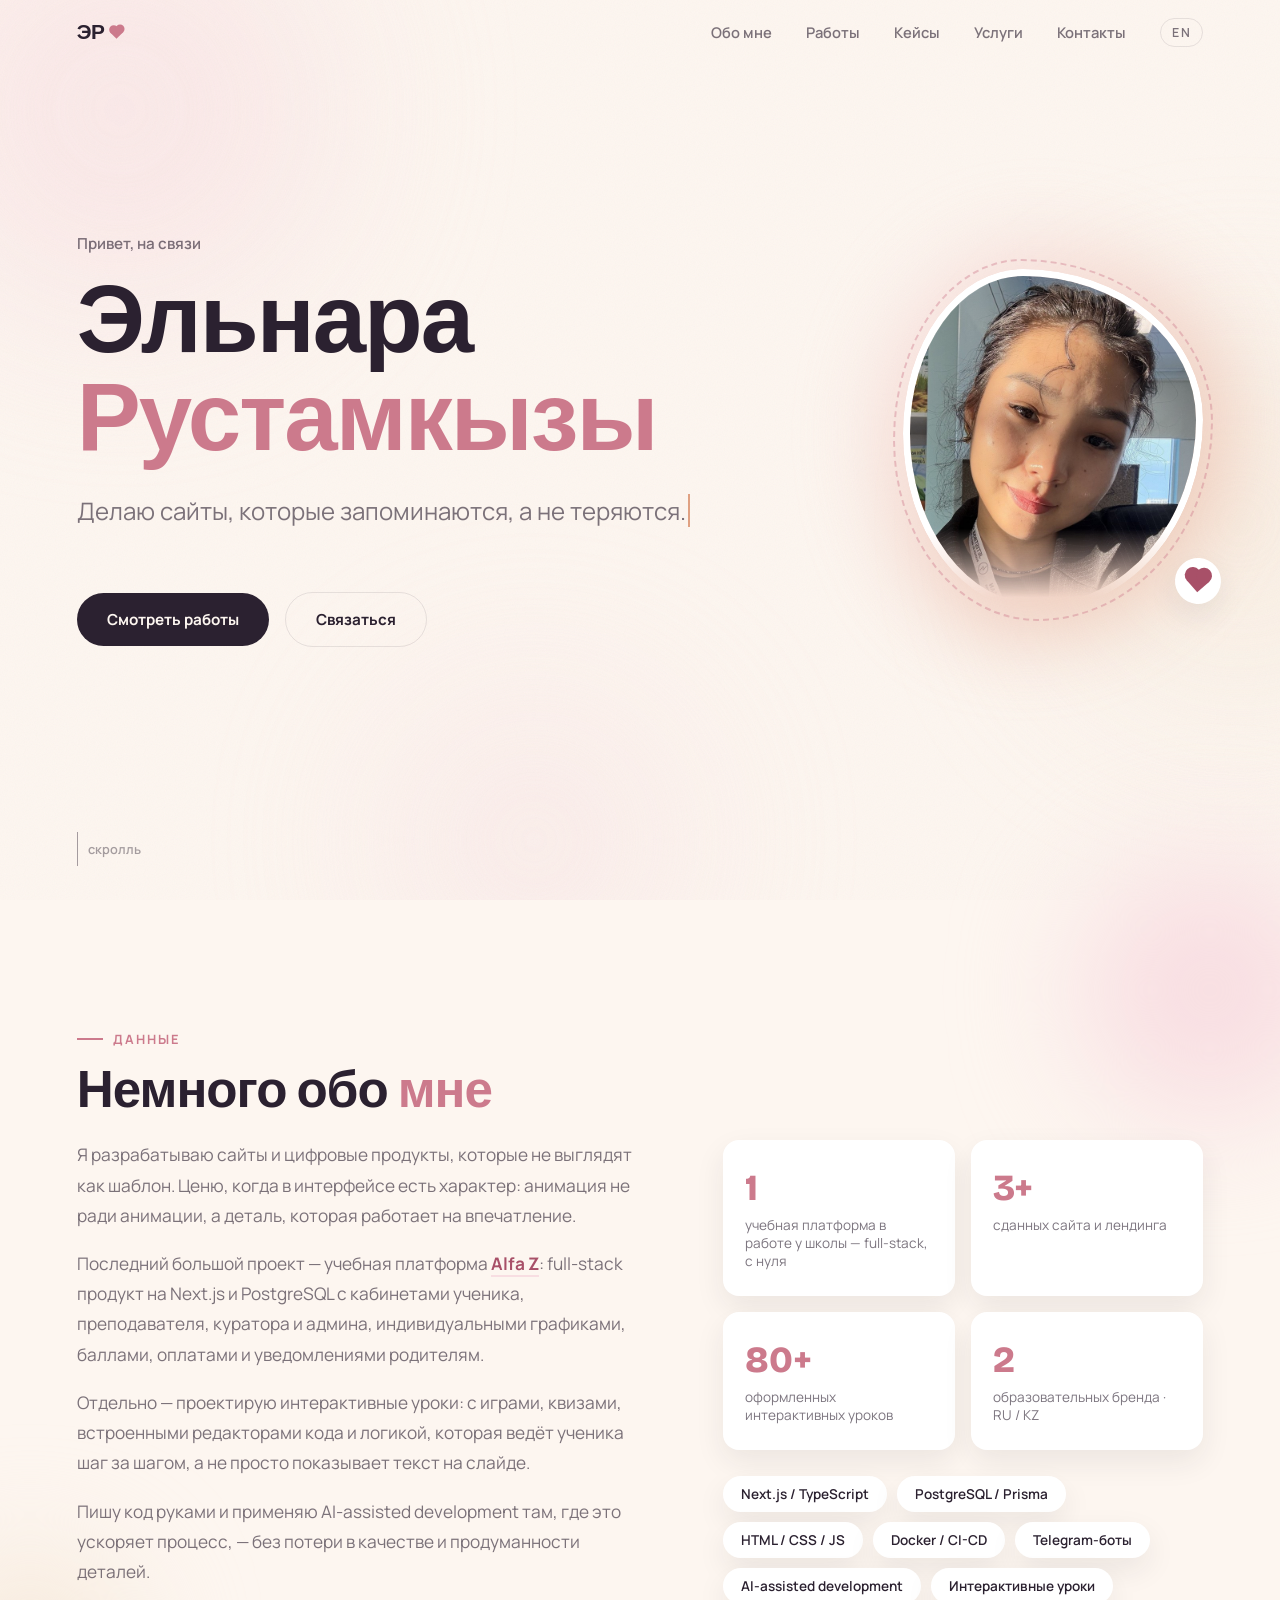
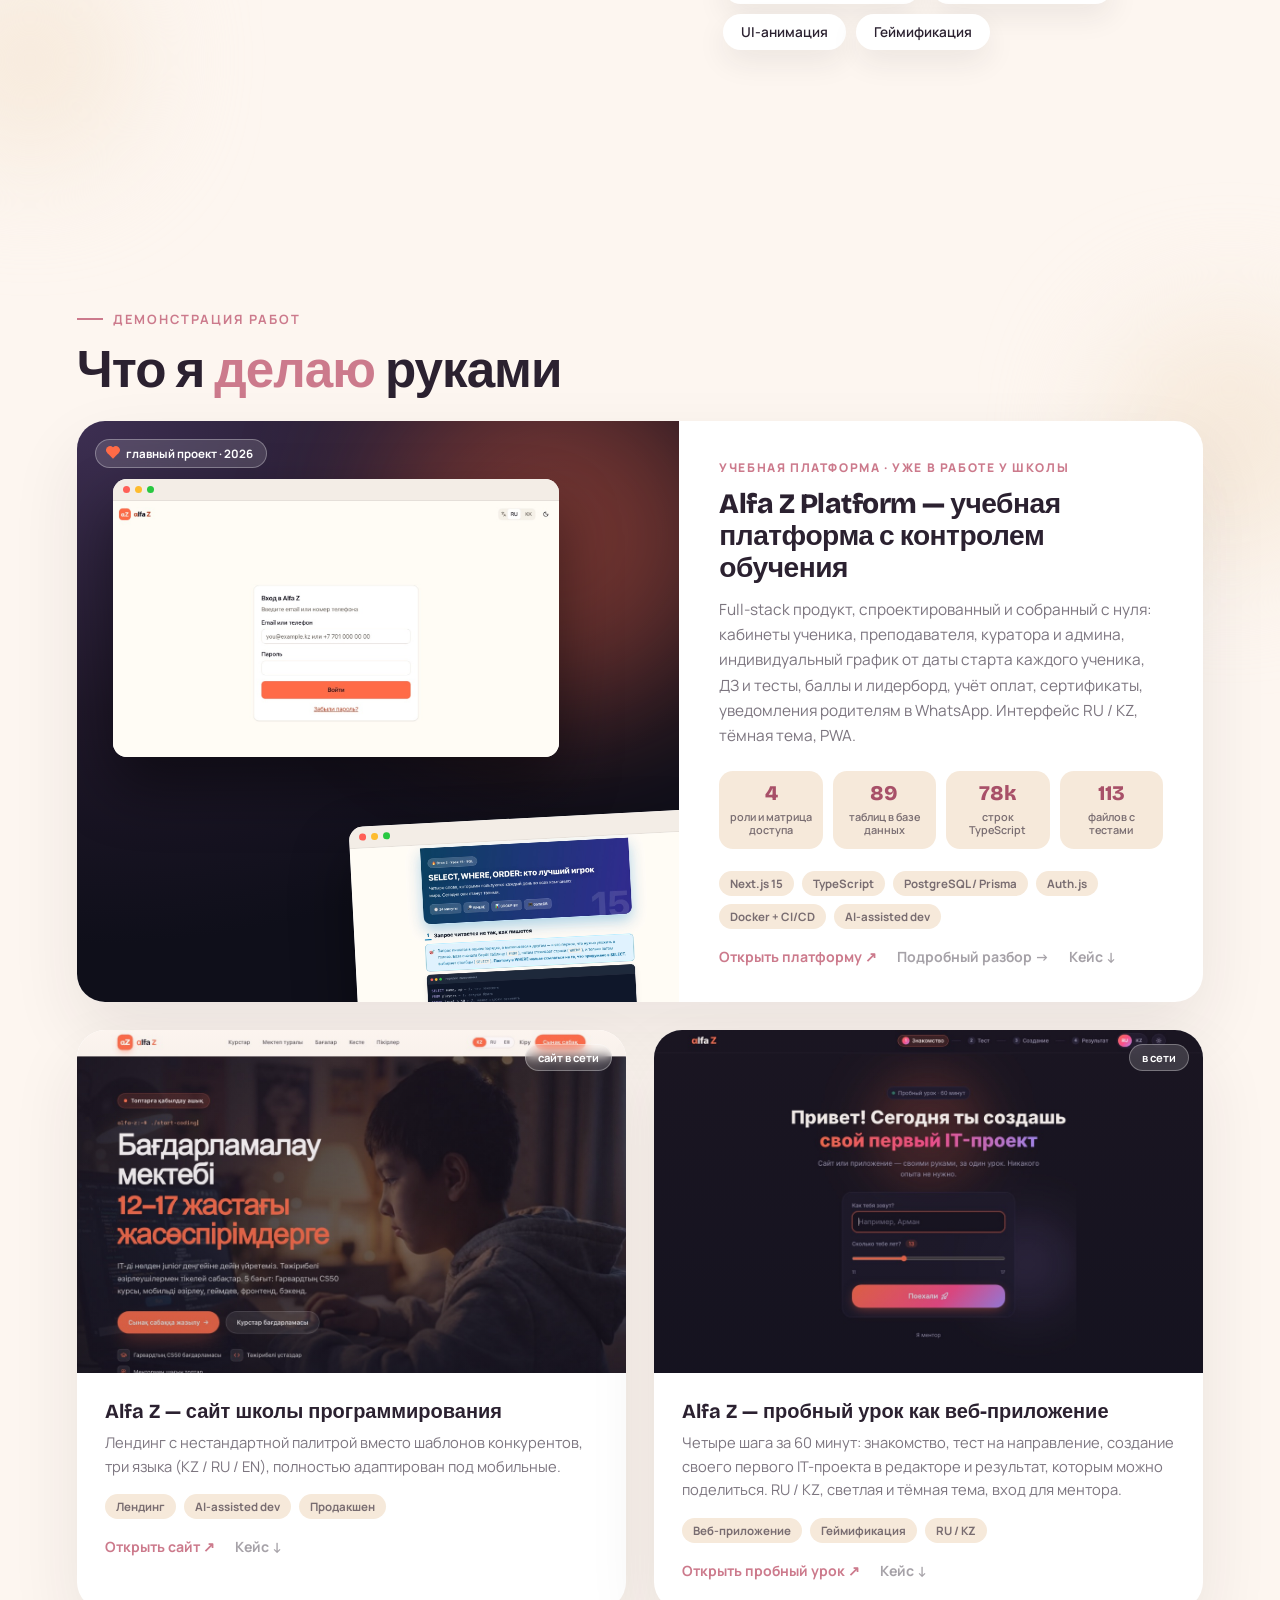
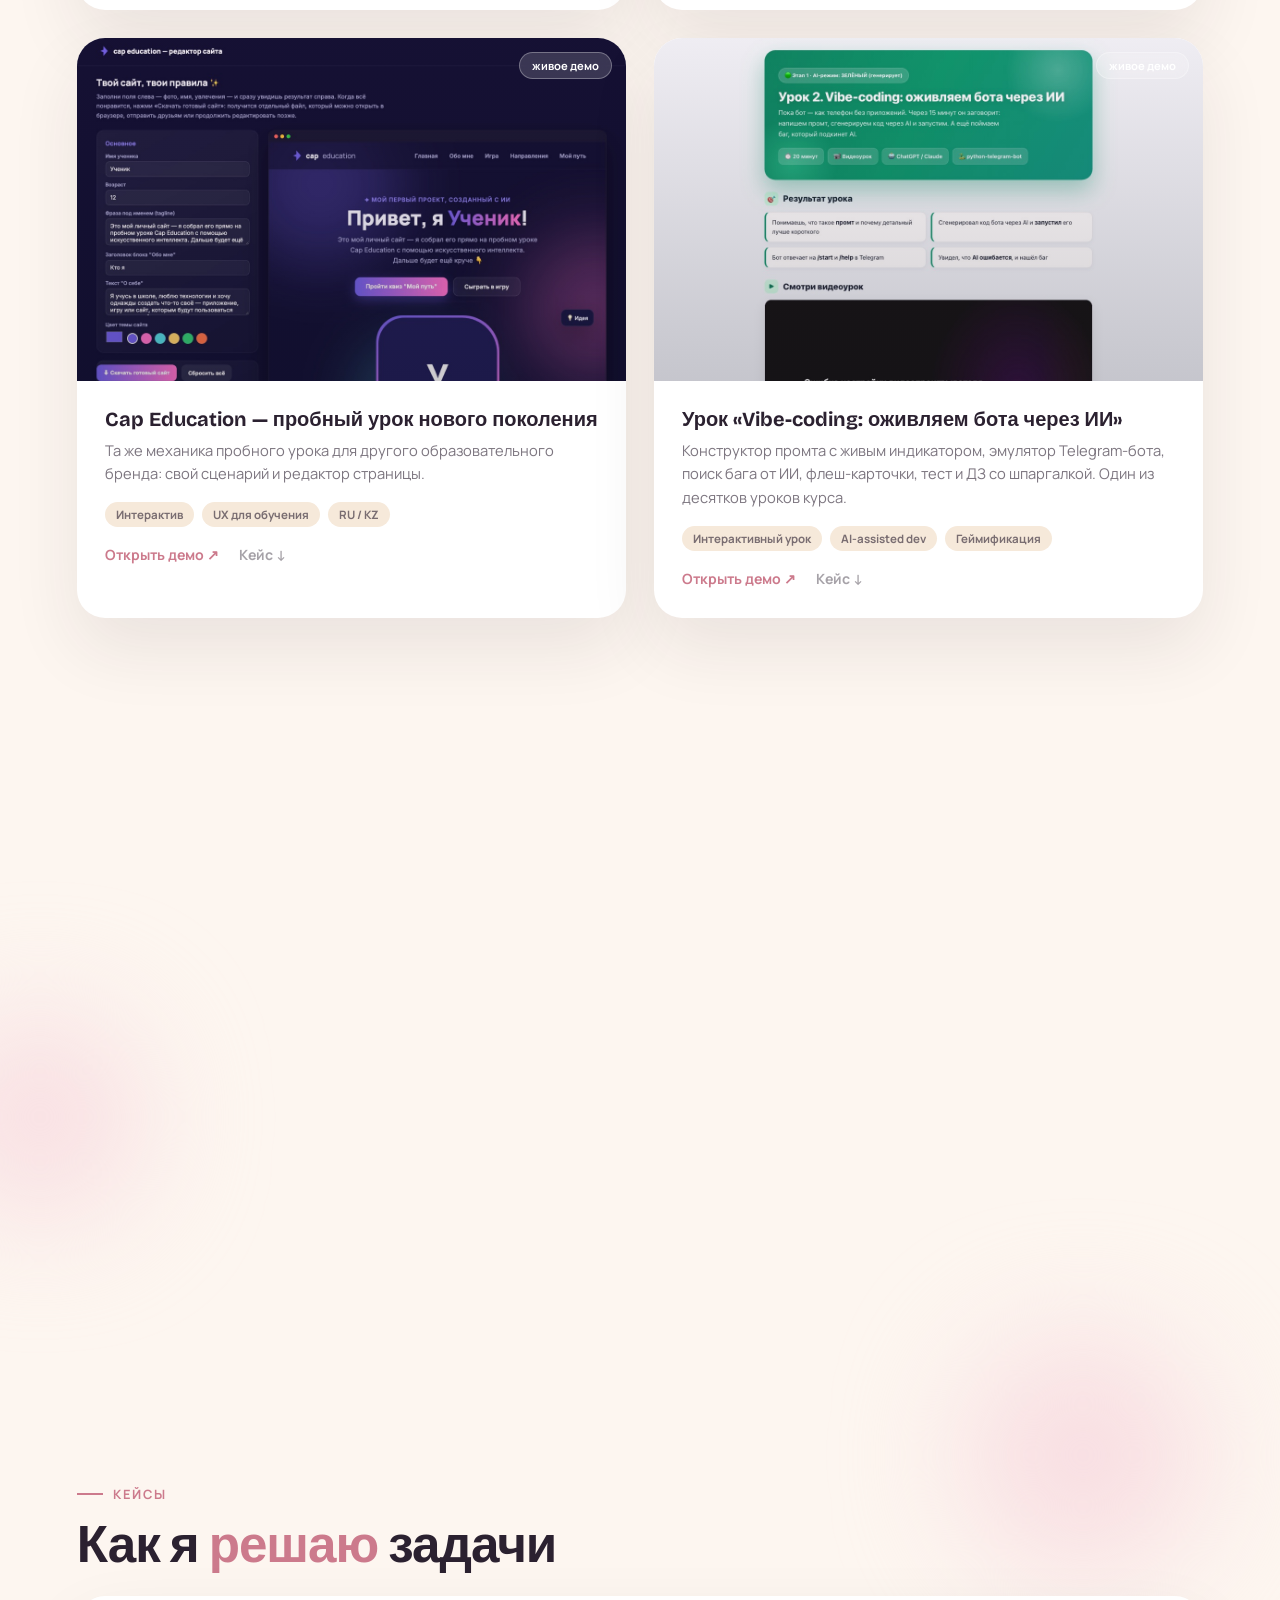
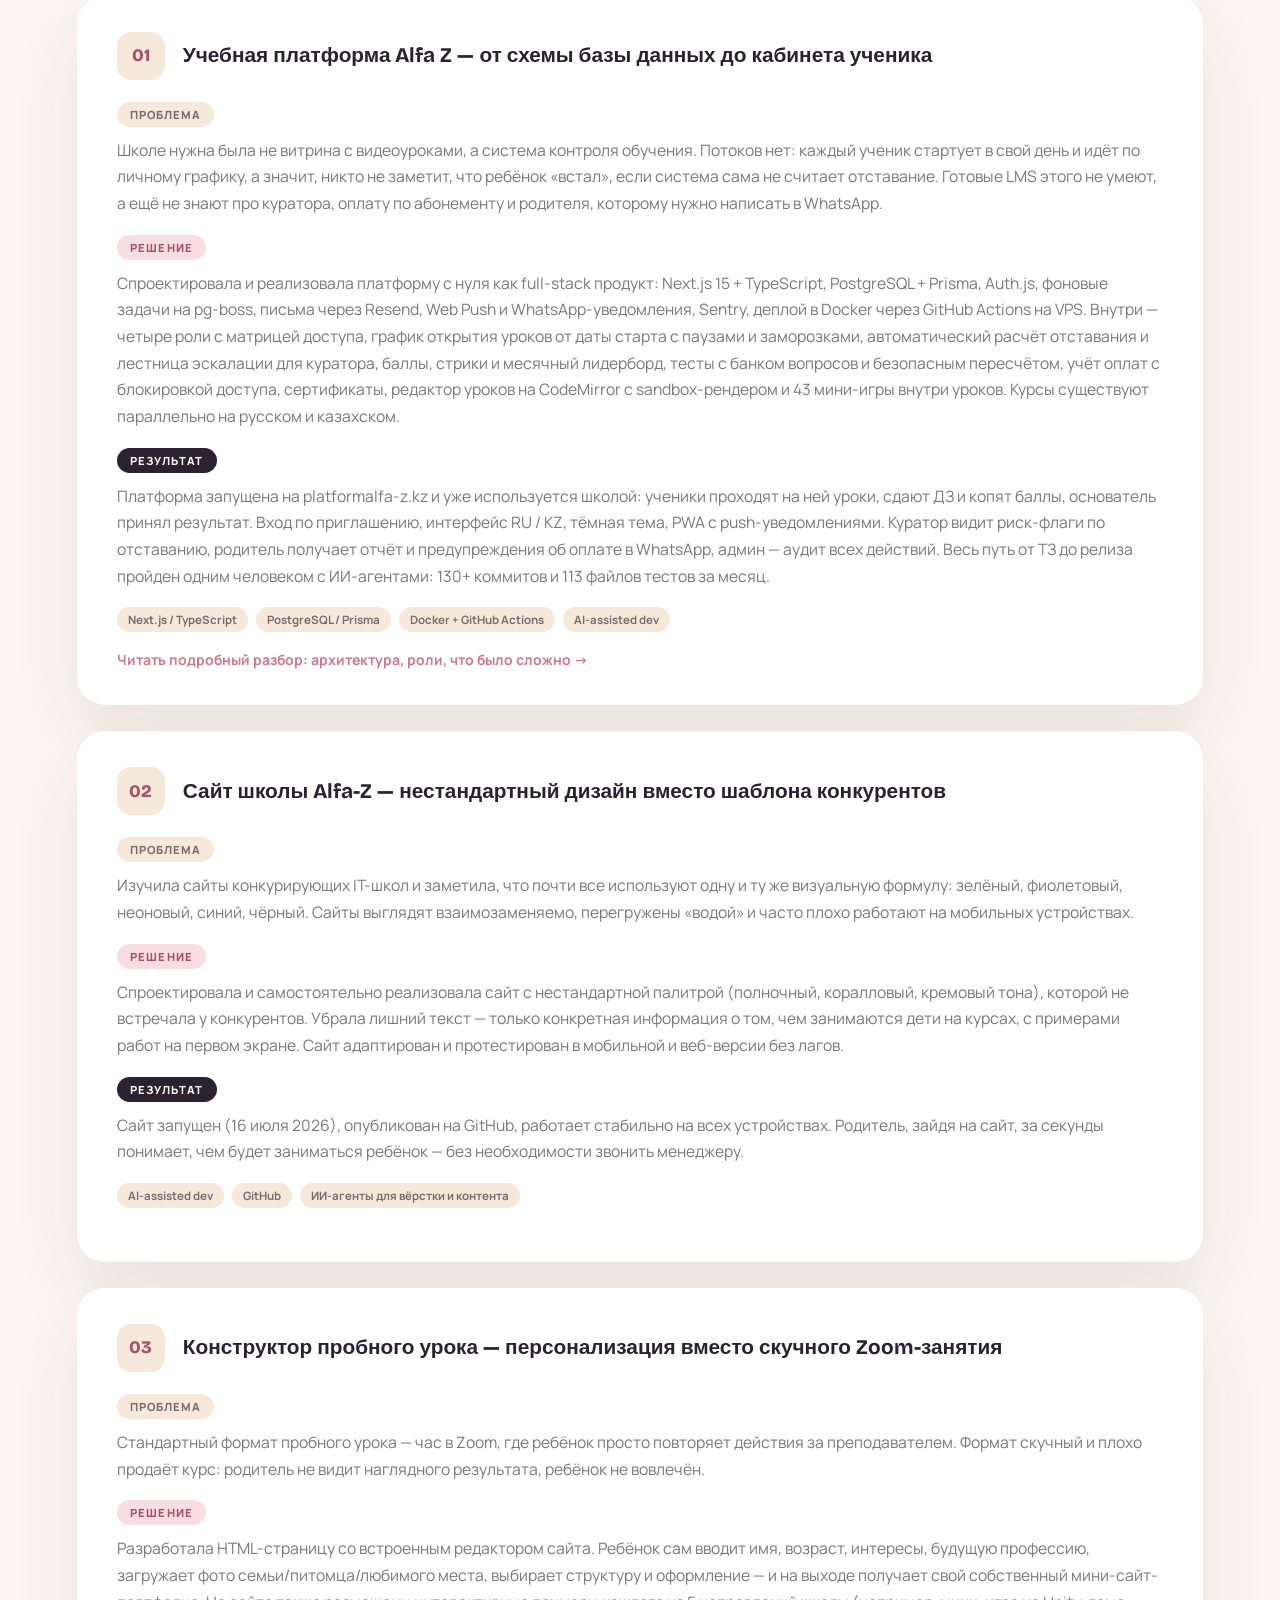
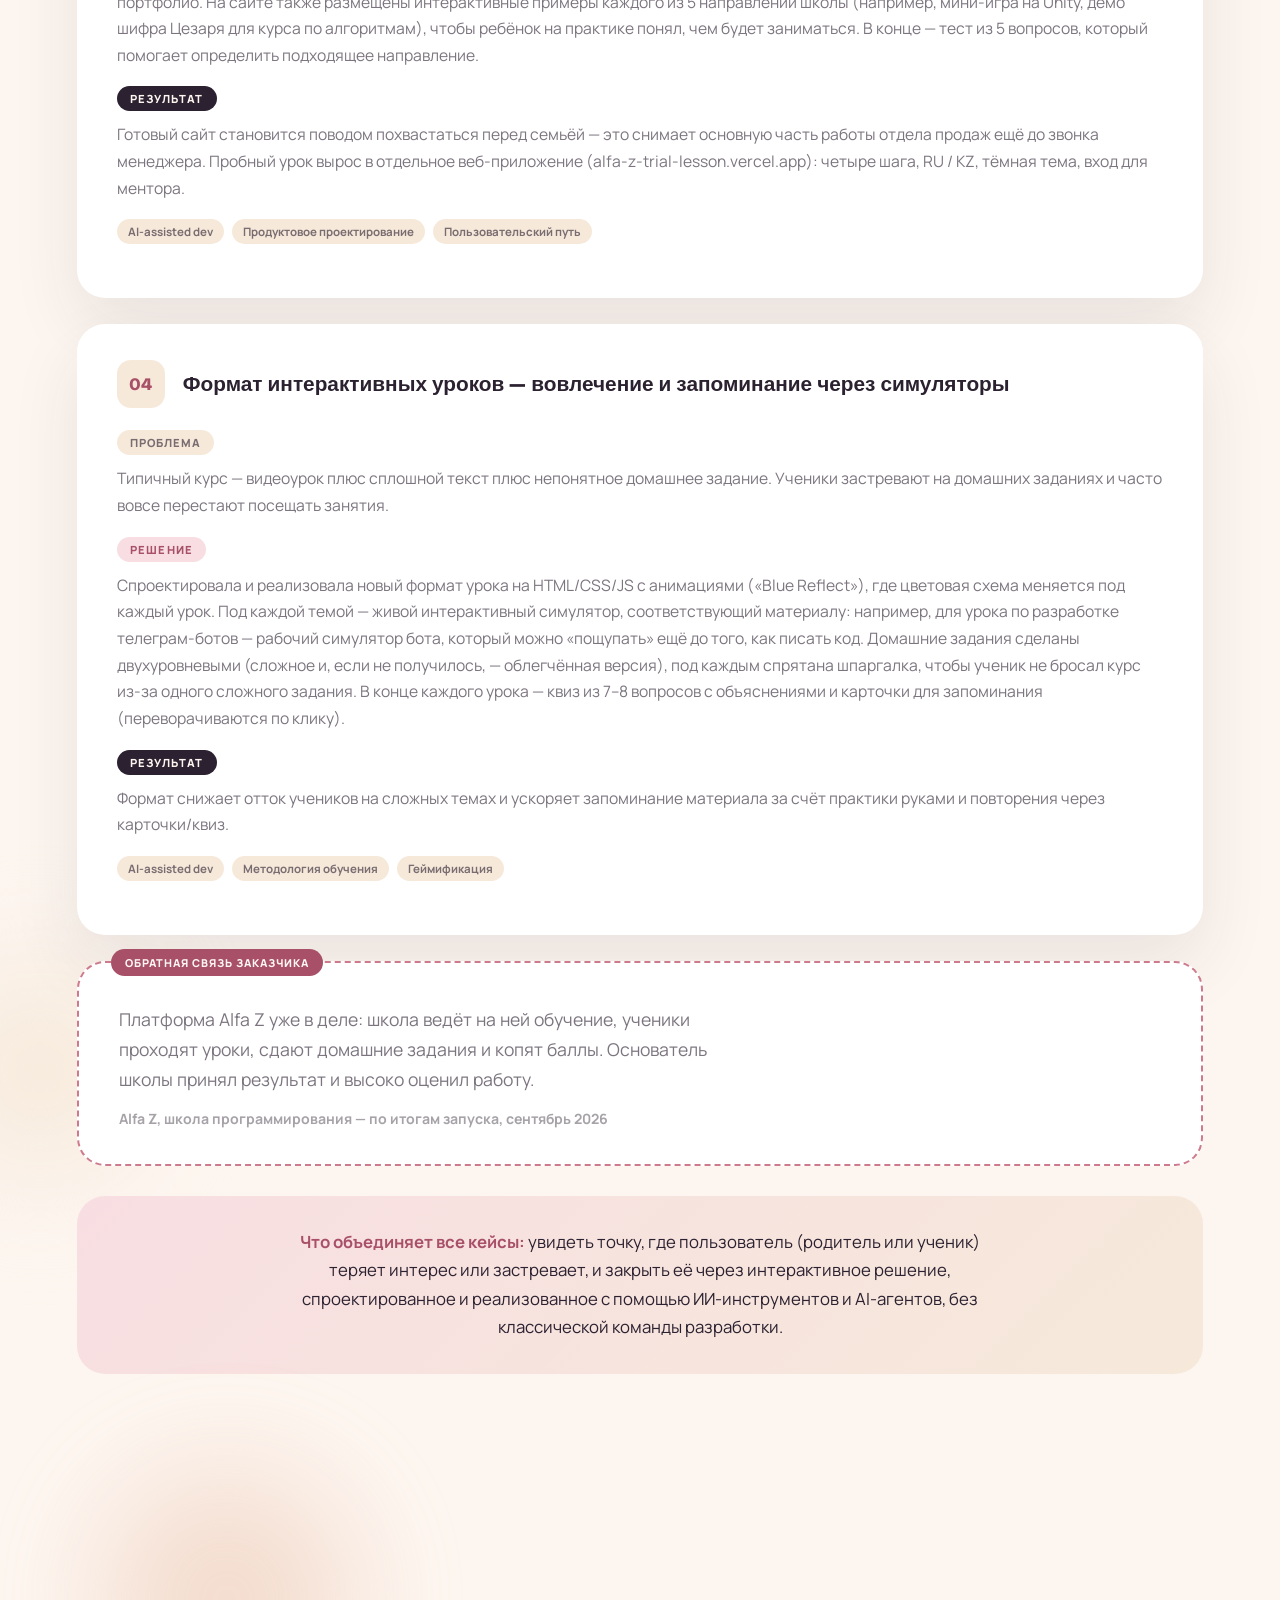
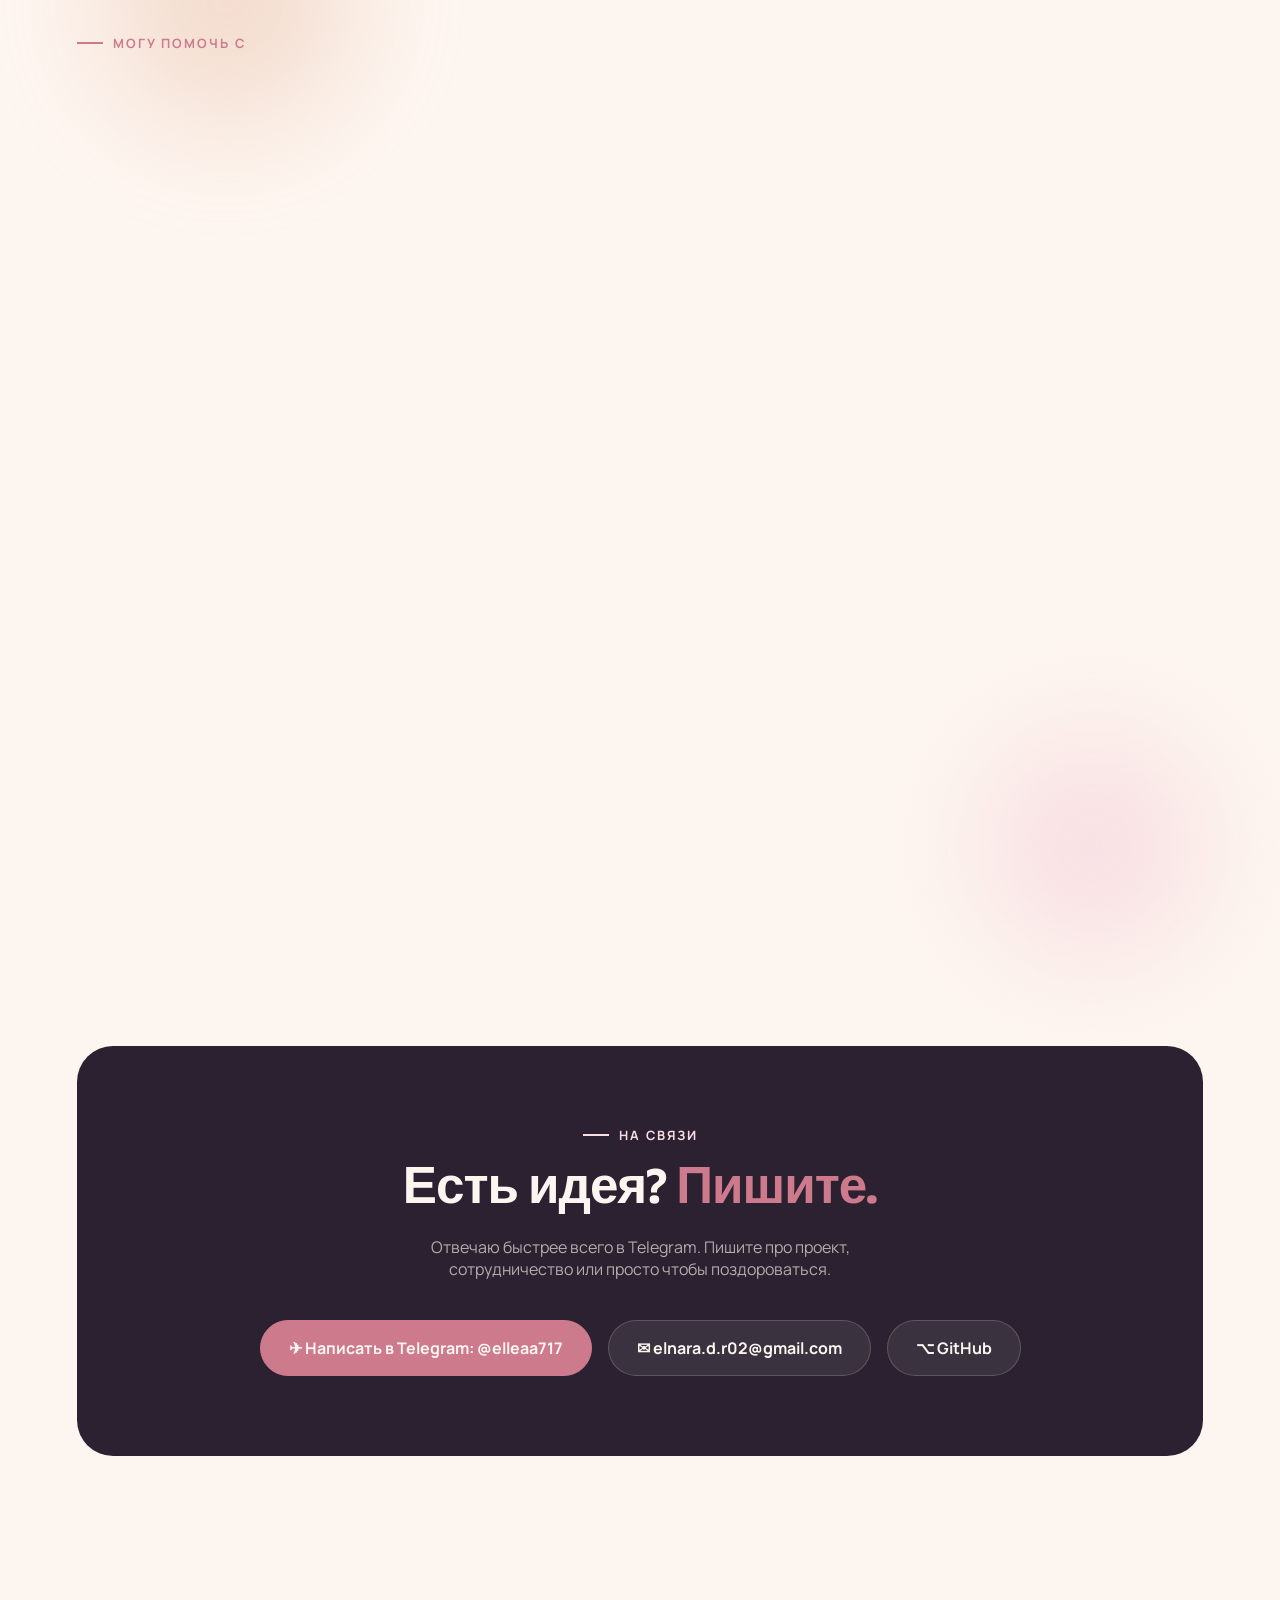
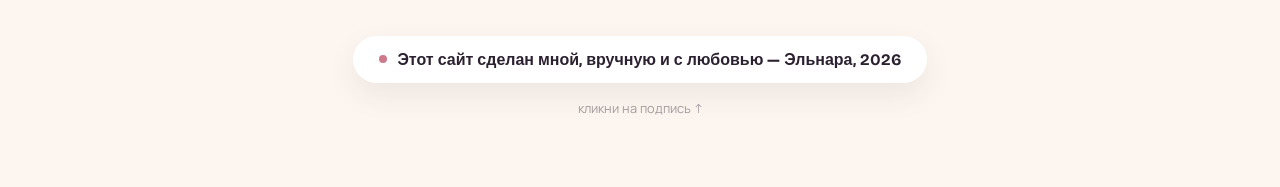
==== commit ace26e62: "Портфолио: страница-кейс платформы, EN-версия, обратная связь, CTA в Telegram - Отдельная страница a" ====
--- a/index.html
+++ b/index.html
@@ -8,6 +8,11 @@
 <meta name="theme-color" content="#FDF6F0">
 <link rel="icon" href="favicon.svg" type="image/svg+xml">
 <link rel="canonical" href="https://elnaradr02-pixel.github.io/">
+<link rel="alternate" hreflang="ru" href="https://elnaradr02-pixel.github.io/">
+<link rel="alternate" hreflang="en" href="https://elnaradr02-pixel.github.io/en.html">
+<script type="application/ld+json">
+{"@context":"https://schema.org","@type":"Person","name":"Эльнара Рустамкызы","alternateName":"Elnara Rustamkyzy","url":"https://elnaradr02-pixel.github.io/","image":"https://elnaradr02-pixel.github.io/elnara-photo.jpg","jobTitle":"Веб-разработчик: учебные платформы, сайты, интерактивные уроки","email":"mailto:elnara.d.r02@gmail.com","sameAs":["https://github.com/elnaradr02-pixel","https://t.me/elleaa717"],"knowsAbout":["Next.js","TypeScript","PostgreSQL","HTML/CSS/JS","AI-assisted development","Интерактивные уроки","Геймификация"]}
+</script>
 <!-- превью ссылки в Telegram / Instagram / WhatsApp -->
 <meta property="og:type" content="website">
 <meta property="og:locale" content="ru_RU">
@@ -24,351 +29,7 @@
 <link rel="preconnect" href="https://fonts.googleapis.com">
 <link rel="preconnect" href="https://fonts.gstatic.com" crossorigin>
 <link href="https://fonts.googleapis.com/css2?family=Bricolage+Grotesque:opsz,wght@12..96,400;12..96,500;12..96,600;12..96,700;12..96,800&family=Manrope:wght@400;500;600;700;800&display=swap" rel="stylesheet">
-<style>
-/* ==========================================================
-   ЭЛЬНАРА — ЛИЧНОЕ ПОРТФОЛИО
-   Дизайн-система: «Тёплый пастельный будуар»
-   Тёплый пастельный холст (крем/песок/айвори) + благородный
-   пастельно-розовый акцент. Только дневной режим.
-   Всё редактируемое отмечено меткой ПРАВЬ ЗДЕСЬ.
-   ========================================================== */
-
-:root{
-  --cream:#FDF6F0;
-  --sand:#F6E9DA;
-  --blush:#F8DEE2;
-  --ink:#2B2130;
-  --ink-soft: rgba(43,33,48,.62);
-  --ink-softer: rgba(43,33,48,.42);
-  --rose:#CC7A8C;
-  --rose-deep:#A85068;
-  --terracotta:#E0A182;
-  --line: rgba(43,33,48,.1);
-  --card:#FFFFFF;
-  --radius: 28px;
-  --radius-sm:16px;
-  --shadow: 0 30px 70px rgba(43,33,48,.09);
-  --shadow-sm: 0 12px 30px rgba(43,33,48,.08);
-}
-
-*{margin:0;padding:0;box-sizing:border-box;}
-html{scroll-behavior:smooth;}
-body{
-  font-family:'Manrope',sans-serif;
-  background:var(--cream);
-  color:var(--ink);
-  overflow-x:hidden;
-  position:relative;
-  cursor:none;
-}
-h1,h2,h3,.brand,.logo-mark{font-family:'Bricolage Grotesque',sans-serif;}
-::selection{background:var(--rose);color:#fff;}
-a{color:inherit;text-decoration:none;}
-img{max-width:100%;display:block;}
-button{font-family:inherit;cursor:none;}
-ul{list-style:none;}
-
-/* noise texture overlay for the pastel canvas so it doesn't feel flat */
-.noise{
-  position:fixed;inset:0;z-index:1;pointer-events:none;opacity:.045;mix-blend-mode:multiply;
-  background-image:url("data:image/svg+xml,%3Csvg xmlns='http://www.w3.org/2000/svg' width='120' height='120'%3E%3Cfilter id='n'%3E%3CfeTurbulence type='fractalNoise' baseFrequency='0.9' numOctaves='2' stitchTiles='stitch'/%3E%3C/filter%3E%3Crect width='100%25' height='100%25' filter='url(%23n)'/%3E%3C/svg%3E");
-}
-
-/* ---------- custom cursor: pink heart ---------- */
-#cursor-dot,#cursor-ring{position:fixed;top:0;left:0;pointer-events:none;z-index:9998;opacity:0;}
-#cursor-dot{width:11px;height:11px;background:var(--rose-deep);transform:translate(-50%,-45%) rotate(-45deg);transition:transform .2s ease, opacity .3s ease;}
-#cursor-dot::before,#cursor-dot::after{content:'';position:absolute;width:11px;height:11px;border-radius:50%;background:var(--rose-deep);}
-#cursor-dot::before{top:-5.5px;left:0;}
-#cursor-dot::after{top:0;left:5.5px;}
-#cursor-ring{width:24px;height:24px;background:var(--rose);filter:blur(1.5px);transform:translate(-50%,-45%) rotate(-45deg) scale(1);transition:transform .35s cubic-bezier(.2,.8,.2,1),opacity .35s ease;}
-#cursor-ring::before,#cursor-ring::after{content:'';position:absolute;width:24px;height:24px;border-radius:50%;background:var(--rose);}
-#cursor-ring::before{top:-12px;left:0;}
-#cursor-ring::after{top:0;left:12px;}
-#cursor-ring.hovering{transform:translate(-50%,-42%) rotate(-45deg) scale(1.9);}
-body.cursor-active #cursor-dot{opacity:1;}
-body.cursor-active #cursor-ring{opacity:.3;}
-body.cursor-active #cursor-ring.hovering{opacity:.5;}
-/* on touch devices the heart fades in on touch and fades out a beat after release */
-body.cursor-touch-idle #cursor-dot,body.cursor-touch-idle #cursor-ring{opacity:0;transition:opacity .5s ease;}
-
-/* ---------- background blobs ---------- */
-.bg-blobs{position:fixed;inset:0;z-index:0;overflow:hidden;pointer-events:none;}
-.blob{position:absolute;border-radius:50%;filter:blur(90px);opacity:.55;animation:float 22s ease-in-out infinite;}
-.blob1{width:420px;height:420px;background:var(--blush);top:-100px;left:-90px;}
-.blob2{width:360px;height:360px;background:var(--sand);top:38%;right:-140px;animation-delay:-8s;}
-.blob3{width:300px;height:300px;background:var(--blush);bottom:-90px;left:30%;opacity:.4;animation-delay:-14s;}
-@keyframes float{
-  0%,100%{transform:translate(0,0) scale(1);}
-  33%{transform:translate(30px,-25px) scale(1.06);}
-  66%{transform:translate(-25px,18px) scale(.96);}
-}
-
-/* ---------- local in-block floating blur accents ---------- */
-.blob-soft{position:absolute;border-radius:50%;pointer-events:none;z-index:-1;filter:blur(60px);animation:floatSoft 16s ease-in-out infinite;}
-@keyframes floatSoft{
-  0%,100%{transform:translate(0,0) scale(1);}
-  40%{transform:translate(24px,-30px) scale(1.12);}
-  70%{transform:translate(-20px,22px) scale(.94);}
-}
-@media (max-width:760px){ .blob-soft{filter:blur(40px);} }
-
-/* ---------- preloader ---------- */
-#preloader{
-  position:fixed;inset:0;z-index:9999;background:var(--cream);
-  display:flex;flex-direction:column;align-items:center;justify-content:center;gap:16px;
-  transition:opacity .6s ease, visibility .6s ease;
-}
-#preloader.hide{opacity:0;visibility:hidden;}
-.loader-mark{font-size:2.2rem;font-weight:800;color:var(--ink);letter-spacing:-1px;animation:pulse 1.3s ease-in-out infinite;}
-@keyframes pulse{0%,100%{transform:scale(1);}50%{transform:scale(1.07);}}
-.loader-bar{width:180px;height:4px;border-radius:6px;background:var(--line);overflow:hidden;}
-.loader-fill{height:100%;width:0%;background:var(--rose);transition:width .3s ease;}
-
-/* ---------- nav ---------- */
-header{position:fixed;top:0;left:0;right:0;z-index:100;padding:18px 6vw;display:flex;align-items:center;justify-content:space-between;transition:background .3s,box-shadow .3s;}
-header.scrolled{background:rgba(253,246,240,.82);backdrop-filter:blur(14px);box-shadow:0 8px 24px rgba(43,33,48,.06);}
-.logo-mark{font-size:1.3rem;font-weight:800;letter-spacing:-.5px;display:flex;align-items:center;gap:8px;}
-
-/* ---------- reusable CSS heart (logo dot, burger icon, bullets) ---------- */
-.heart-css{position:relative;display:inline-block;transform:rotate(-45deg);width:var(--hs,10px);height:var(--hs,10px);background:var(--hc,var(--rose));flex-shrink:0;}
-.heart-css::before,.heart-css::after{content:'';position:absolute;width:var(--hs,10px);height:var(--hs,10px);border-radius:50%;background:var(--hc,var(--rose));}
-.heart-css::before{top:calc(var(--hs,10px) * -0.5);left:0;}
-.heart-css::after{top:0;left:calc(var(--hs,10px) * 0.5);}
-nav.desktop-nav{display:flex;gap:34px;}
-nav.desktop-nav a{font-size:.92rem;font-weight:600;color:var(--ink-soft);position:relative;padding:4px 0;}
-nav.desktop-nav a::after{content:'';position:absolute;left:0;bottom:-2px;width:0;height:2px;background:var(--rose);transition:width .3s;}
-nav.desktop-nav a:hover{color:var(--ink);}
-nav.desktop-nav a:hover::after{width:100%;}
-.burger{display:none;position:relative;width:42px;height:42px;border-radius:50%;background:linear-gradient(155deg,#fff,var(--blush));border:1px solid rgba(255,255,255,.7);box-shadow:var(--shadow-sm);align-items:center;justify-content:center;z-index:110;transition:transform .25s ease, box-shadow .25s ease;}
-.burger:hover{transform:translateY(-2px);box-shadow:0 16px 34px rgba(43,33,48,.14);}
-.burger-heart{--hs:14px;--hc:var(--rose-deep);transition:opacity .25s ease, transform .25s ease;}
-.burger.open .burger-heart{opacity:0;transform:rotate(-45deg) scale(.4);}
-.burger-x{position:absolute;top:50%;left:50%;width:16px;height:2px;background:var(--ink);border-radius:2px;opacity:0;transition:opacity .25s ease, transform .25s ease;}
-.burger-x.x1{transform:translate(-50%,-50%) rotate(45deg) scale(.5);}
-.burger-x.x2{transform:translate(-50%,-50%) rotate(-45deg) scale(.5);}
-.burger.open .burger-x{opacity:1;}
-.burger.open .burger-x.x1{transform:translate(-50%,-50%) rotate(45deg) scale(1);}
-.burger.open .burger-x.x2{transform:translate(-50%,-50%) rotate(-45deg) scale(1);}
-#mobileMenu{position:fixed;inset:0;background:var(--cream);z-index:105;display:flex;flex-direction:column;align-items:center;justify-content:center;gap:26px;transform:translateY(-100%);transition:transform .5s cubic-bezier(.7,0,.3,1);}
-#mobileMenu.open{transform:translateY(0);}
-#mobileMenu a{font-size:1.6rem;font-weight:700;font-family:'Bricolage Grotesque',sans-serif;display:inline-flex;align-items:center;gap:14px;}
-
-/* ---------- layout helpers ---------- */
-section{position:relative;z-index:2;padding:130px 6vw;max-width:1280px;margin:0 auto;}
-.eyebrow{font-size:.8rem;font-weight:700;text-transform:uppercase;letter-spacing:2px;color:var(--rose);margin-bottom:14px;display:flex;align-items:center;gap:10px;}
-.eyebrow::before{content:'';width:26px;height:2px;background:var(--rose);}
-.section-title{font-size:clamp(2rem,4vw,3.2rem);font-weight:700;letter-spacing:-1px;line-height:1.1;margin-bottom:22px;}
-.section-title em{font-style:normal;color:var(--rose);}
-.reveal{opacity:0;transform:translateY(36px);transition:opacity .8s ease, transform .8s cubic-bezier(.2,.8,.2,1);}
-.reveal.in-view{opacity:1;transform:translateY(0);}
-
-/* ---------- hero ---------- */
-#hero{min-height:100svh;display:flex;flex-direction:column;justify-content:center;padding-top:110px;}
-.hero-inner{display:flex;align-items:center;justify-content:space-between;gap:48px;}
-.hero-text{flex:1;min-width:0;}
-.hero-eyebrow{font-size:.95rem;font-weight:600;color:var(--ink-soft);margin-bottom:18px;}
-.hero-name{font-size:clamp(2.6rem,8vw,6rem);font-weight:800;letter-spacing:-2px;line-height:1.02;}
-.hero-name .accent{color:var(--rose);position:relative;}
-.hero-tagline{margin-top:26px;font-size:clamp(1.1rem,2vw,1.5rem);color:var(--ink-soft);max-width:640px;min-height:2.4em;}
-.hero-tagline .cursor-blink{display:inline-block;width:2px;background:var(--terracotta);margin-left:2px;animation:blink 1s step-end infinite;}
-@keyframes blink{50%{opacity:0;}}
-.hero-cta{margin-top:40px;display:flex;gap:16px;flex-wrap:wrap;align-items:center;}
-/* ---------- hero photo ---------- */
-.hero-photo-wrap{position:relative;flex:0 0 auto;width:clamp(190px,24vw,300px);aspect-ratio:720/822;transform:rotate(-4deg);animation:heroPhotoFloat 6s ease-in-out infinite;}
-@keyframes heroPhotoFloat{0%,100%{transform:rotate(-4deg) translateY(0);}50%{transform:rotate(-2deg) translateY(-14px);}}
-.hero-photo-glow{position:absolute;inset:-26px;border-radius:44% 56% 60% 40% / 48% 42% 58% 52%;background:linear-gradient(135deg,var(--blush),var(--terracotta));filter:blur(40px);opacity:.6;z-index:0;animation:floatSoft 12s ease-in-out infinite;}
-.hero-photo-ring{position:absolute;inset:-10px;border-radius:40% 60% 55% 45% / 50% 45% 55% 50%;border:2px dashed var(--rose);opacity:.4;z-index:0;animation:heroRingSpin 30s linear infinite;}
-@keyframes heroRingSpin{to{transform:rotate(360deg);}}
-.hero-photo{position:relative;z-index:1;width:100%;height:100%;border-radius:40% 60% 55% 45% / 48% 44% 56% 52%;object-fit:cover;object-position:center 22%;border:7px solid var(--card);box-shadow:var(--shadow);display:block;
-  -webkit-mask-image:linear-gradient(to bottom, #000 76%, transparent 96%);mask-image:linear-gradient(to bottom, #000 76%, transparent 96%);}
-.hero-photo-tint{position:absolute;inset:7px;border-radius:40% 60% 55% 45% / 48% 44% 56% 52%;z-index:1;pointer-events:none;background:linear-gradient(155deg,rgba(204,122,140,.16),rgba(224,161,130,.1) 55%,transparent 80%);mix-blend-mode:multiply;
-  -webkit-mask-image:linear-gradient(to bottom, #000 76%, transparent 96%);mask-image:linear-gradient(to bottom, #000 76%, transparent 96%);}
-.hero-photo-heart{position:absolute;z-index:2;bottom:2%;right:-6%;width:46px;height:46px;background:var(--card);border-radius:50%;box-shadow:var(--shadow-sm);display:flex;align-items:center;justify-content:center;transform:rotate(4deg);}
-@media (max-width:920px){
-  .hero-inner{flex-direction:column-reverse;text-align:center;gap:32px;}
-  .hero-cta{justify-content:center;}
-  .hero-tagline{margin-left:auto;margin-right:auto;}
-  .hero-photo-wrap{width:200px;}
-}
-.btn{position:relative;display:inline-flex;align-items:center;gap:10px;padding:16px 30px;border-radius:100px;font-weight:700;font-size:.95rem;transition:transform .35s cubic-bezier(.2,.8,.2,1);}
-.btn-primary{background:var(--ink);color:var(--cream);}
-.btn-primary:hover{transform:translateY(-3px);}
-.btn-ghost{border:1.5px solid var(--line);color:var(--ink);}
-.btn-ghost:hover{border-color:var(--ink);transform:translateY(-3px);}
-.scroll-cue{position:absolute;bottom:34px;left:6vw;display:flex;align-items:center;gap:10px;font-size:.8rem;color:var(--ink-softer);font-weight:600;}
-.scroll-cue .line{width:1px;height:34px;background:var(--ink-softer);position:relative;overflow:hidden;}
-.scroll-cue .line::after{content:'';position:absolute;top:-100%;left:0;width:100%;height:100%;background:var(--rose);animation:scrollline 1.8s ease-in-out infinite;}
-@keyframes scrollline{0%{top:-100%;}50%{top:0;}100%{top:100%;}}
-
-/* ---------- about / stats ---------- */
-.about-grid{display:grid;grid-template-columns:1.1fr .9fr;gap:60px;align-items:start;}
-.about-text p{font-size:1.08rem;line-height:1.75;color:var(--ink-soft);margin-bottom:18px;max-width:560px;}
-.stat-grid{display:grid;grid-template-columns:1fr 1fr;gap:16px;}
-.stat-card{background:var(--card);border-radius:var(--radius-sm);padding:26px 22px;box-shadow:var(--shadow-sm);}
-.stat-num{font-size:2.3rem;font-weight:800;font-family:'Bricolage Grotesque',sans-serif;color:var(--rose);}
-.stat-label{font-size:.85rem;color:var(--ink-soft);margin-top:6px;}
-.skill-chips{display:flex;flex-wrap:wrap;gap:10px;margin-top:26px;}
-.chip{padding:9px 18px;border-radius:100px;background:var(--card);font-size:.85rem;font-weight:600;box-shadow:var(--shadow-sm);}
-.about-text a.about-link{color:var(--rose-deep);font-weight:700;border-bottom:2px solid var(--blush);transition:border-color .3s;}
-.about-text a.about-link:hover{border-color:var(--rose);}
-
-/* ---------- works gallery ---------- */
-.work-grid{display:grid;grid-template-columns:repeat(2,1fr);gap:28px;}
-.work-card{background:var(--card);border-radius:var(--radius);box-shadow:var(--shadow);overflow:hidden;transition:transform .1s linear;}
-.work-media{position:relative;aspect-ratio:16/10;overflow:hidden;display:flex;align-items:center;justify-content:center;color:#fff;text-align:center;padding:20px;}
-.work-media span{position:relative;z-index:2;font-family:'Bricolage Grotesque',sans-serif;font-weight:700;font-size:1rem;opacity:.9;}
-.work-media::before{content:'';position:absolute;inset:0;opacity:.9;}
-.wm-1::before{background:linear-gradient(135deg,var(--rose),var(--rose-deep));}
-.wm-2::before{background:linear-gradient(135deg,var(--terracotta),#B5674A);}
-.wm-3::before{background:linear-gradient(135deg,#20182A,#3d2f52);}
-.work-media::after{content:'';position:absolute;z-index:1;width:50%;height:50%;border-radius:50%;background:rgba(255,255,255,.4);filter:blur(34px);top:12%;left:8%;animation:floatSoft 13s ease-in-out infinite;}
-.work-card:nth-child(2) .work-media::after{top:auto;bottom:10%;left:auto;right:8%;background:rgba(255,255,255,.28);animation-delay:-5s;}
-.work-card:nth-child(3) .work-media::after{top:20%;left:auto;right:12%;background:rgba(255,255,255,.22);animation-delay:-9s;}
-.work-card:nth-child(4) .work-media::after{bottom:12%;left:20%;background:var(--blush);opacity:.5;animation-delay:-3s;}
-.work-media .tag-soon{position:absolute;top:14px;right:14px;background:rgba(255,255,255,.16);border:1px solid rgba(255,255,255,.3);padding:5px 12px;border-radius:100px;font-size:.7rem;font-weight:700;z-index:3;backdrop-filter:blur(6px);}
-.work-body{padding:26px 28px 30px;}
-.work-body h3{font-size:1.25rem;font-weight:700;margin-bottom:8px;}
-.work-body p{color:var(--ink-soft);font-size:.92rem;line-height:1.6;margin-bottom:16px;}
-.tag-row{display:flex;flex-wrap:wrap;gap:8px;margin-bottom:18px;}
-.tag-row span{font-size:.72rem;font-weight:700;padding:5px 11px;border-radius:100px;background:var(--sand);color:var(--ink-soft);}
-.work-link{font-weight:700;font-size:.88rem;display:inline-flex;align-items:center;gap:6px;color:var(--rose);}
-.work-links{display:flex;flex-wrap:wrap;gap:20px;}
-.work-link--case{color:var(--ink-softer);}
-.work-link--case:hover{color:var(--ink);}
-
-/* ---------- скриншоты в карточках работ ---------- */
-.work-media.wm-shot{padding:0;}
-.work-media.wm-shot::before{background:linear-gradient(180deg,rgba(204,122,140,.06),rgba(43,33,48,.22));opacity:1;z-index:2;}
-.work-media.wm-shot::after{display:none;}
-.work-shot{position:absolute;inset:0;width:100%;height:100%;object-fit:cover;object-position:top center;z-index:1;transform:scale(1.01);transition:transform .8s cubic-bezier(.2,.8,.2,1);}
-.work-card:hover .work-shot{transform:scale(1.05);}
-
-/* ---------- главный проект: учебная платформа ---------- */
-.work-featured{grid-column:1/-1;display:grid;grid-template-columns:1.15fr 1fr;align-items:stretch;}
-.feat-media{position:relative;min-height:440px;overflow:hidden;background:radial-gradient(120% 90% at 0% 0%,#3d2f52 0%,#20182A 55%,#0F0F1A 100%);}
-.feat-media::before{content:'';position:absolute;width:60%;height:60%;border-radius:50%;background:rgba(255,107,71,.38);filter:blur(70px);top:-10%;right:-10%;animation:floatSoft 14s ease-in-out infinite;}
-.feat-win{position:absolute;border-radius:14px;overflow:hidden;background:#fff;box-shadow:0 30px 60px rgba(0,0,0,.45);}
-.feat-win img{display:block;width:100%;height:calc(100% - 22px);object-fit:cover;object-position:top center;}
-.feat-win-bar{height:22px;background:#f3ede6;display:flex;align-items:center;gap:5px;padding:0 10px;border-bottom:1px solid rgba(0,0,0,.06);}
-.feat-win-bar i{width:7px;height:7px;border-radius:50%;}
-.feat-win-bar i:nth-child(1){background:#ff5f57;}.feat-win-bar i:nth-child(2){background:#febc2e;}.feat-win-bar i:nth-child(3){background:#28c840;}
-.feat-win-main{left:6%;top:10%;width:74%;aspect-ratio:16/10;}
-.feat-win-lesson{right:-4%;bottom:-6%;width:58%;aspect-ratio:16/10;transform:rotate(-3deg);transition:transform .6s cubic-bezier(.2,.8,.2,1);}
-.work-featured:hover .feat-win-lesson{transform:rotate(-1deg) translateY(-8px);}
-.feat-badge{position:absolute;top:18px;left:18px;z-index:3;background:rgba(255,255,255,.14);border:1px solid rgba(255,255,255,.3);color:#fff;padding:6px 13px;border-radius:100px;font-size:.72rem;font-weight:700;backdrop-filter:blur(6px);display:inline-flex;align-items:center;gap:9px;}
-.feat-badge .heart-css{--hs:8px;--hc:#FF6B47;}
-.feat-body{padding:38px 40px 36px;display:flex;flex-direction:column;justify-content:center;}
-.feat-kicker{font-size:.75rem;font-weight:800;text-transform:uppercase;letter-spacing:1.6px;color:var(--rose);margin-bottom:12px;}
-.feat-body h3{font-size:clamp(1.4rem,2.2vw,1.8rem);font-weight:800;letter-spacing:-.5px;line-height:1.15;margin-bottom:12px;}
-.feat-body>p{color:var(--ink-soft);font-size:.96rem;line-height:1.65;margin-bottom:22px;}
-.feat-stats{display:grid;grid-template-columns:repeat(4,1fr);gap:10px;margin-bottom:22px;}
-.feat-stat{background:var(--sand);border-radius:14px;padding:12px 8px;text-align:center;}
-.feat-stat b{display:block;font-family:'Bricolage Grotesque',sans-serif;font-size:1.3rem;font-weight:800;color:var(--rose-deep);line-height:1.1;}
-.feat-stat span{display:block;font-size:.68rem;font-weight:600;color:var(--ink-soft);margin-top:4px;line-height:1.25;}
-@media (max-width:1100px){.feat-stats{grid-template-columns:repeat(2,1fr);}}
-@media (max-width:920px){
-  .work-featured{grid-template-columns:1fr;}
-  .feat-media{min-height:0;aspect-ratio:16/11;}
-  .feat-body{padding:28px 26px 30px;}
-  .feat-stats{grid-template-columns:repeat(4,1fr);}
-}
-@media (max-width:560px){
-  .feat-stats{grid-template-columns:repeat(2,1fr);}
-  .feat-win-main{left:5%;top:11%;width:80%;}
-  .feat-win-lesson{width:62%;right:-6%;bottom:-8%;}
-  .feat-badge{top:12px;left:12px;font-size:.66rem;}
-}
-
-/* ---------- case studies ---------- */
-.case-list{display:flex;flex-direction:column;gap:26px;}
-.case-card{background:var(--card);border-radius:var(--radius);padding:36px 40px;box-shadow:var(--shadow);scroll-margin-top:110px;}
-.case-head{display:flex;align-items:center;gap:18px;margin-bottom:22px;}
-.case-num{flex:0 0 auto;width:48px;height:48px;border-radius:14px;background:var(--sand);color:var(--rose-deep);font-family:'Bricolage Grotesque',sans-serif;font-weight:800;font-size:1.1rem;display:flex;align-items:center;justify-content:center;}
-.case-head h3{font-size:1.3rem;font-weight:700;line-height:1.3;}
-.case-block{margin-bottom:18px;}
-.case-block:last-of-type{margin-bottom:20px;}
-.case-block p{color:var(--ink-soft);font-size:.98rem;line-height:1.7;}
-.case-label{display:inline-flex;align-items:center;font-size:.7rem;font-weight:800;text-transform:uppercase;letter-spacing:1.2px;padding:5px 13px;border-radius:100px;margin-bottom:10px;}
-.case-label.problem{background:var(--sand);color:var(--ink-soft);}
-.case-label.solution{background:var(--blush);color:var(--rose-deep);}
-.case-label.result{background:var(--ink);color:var(--cream);}
-.testimonial{position:relative;margin-top:26px;background:var(--card);border:2px dashed var(--rose);border-radius:var(--radius);padding:36px 40px;}
-.testimonial-badge{position:absolute;top:-14px;left:32px;background:var(--rose-deep);color:var(--cream);font-size:.68rem;font-weight:800;text-transform:uppercase;letter-spacing:1px;padding:6px 14px;border-radius:100px;}
-.testimonial-mark{font-family:'Bricolage Grotesque',sans-serif;font-size:3.2rem;color:var(--rose);line-height:1;margin-bottom:4px;}
-.testimonial-quote{font-size:1.05rem;font-style:italic;color:var(--ink-soft);line-height:1.7;max-width:640px;margin-bottom:14px;}
-.testimonial-author{font-weight:700;font-size:.88rem;color:var(--ink-softer);}
-.case-conclusion{margin-top:30px;background:linear-gradient(135deg,var(--blush),var(--sand));border-radius:var(--radius);padding:32px 38px;text-align:center;}
-.case-conclusion p{font-size:1.05rem;line-height:1.7;color:var(--ink);max-width:720px;margin:0 auto;}
-.case-conclusion b{color:var(--rose-deep);}
-@media (max-width:600px){
-  .case-card{padding:26px 22px;}
-  .case-head{gap:12px;}
-  .case-num{width:38px;height:38px;font-size:.95rem;border-radius:11px;}
-  .case-conclusion{padding:24px 22px;}
-  .testimonial{padding:26px 22px;}
-}
-
-/* ---------- services / selling posts ---------- */
-.service-grid{display:grid;grid-template-columns:repeat(4,1fr);gap:18px;}
-@media (max-width:1100px){.service-grid{grid-template-columns:repeat(2,1fr);}}
-@media (max-width:640px){.service-grid{grid-template-columns:1fr;}}
-.service-card{background:var(--card);border-radius:var(--radius);padding:30px 24px;box-shadow:var(--shadow-sm);position:relative;transition:transform .35s cubic-bezier(.2,.8,.2,1),box-shadow .35s;}
-.service-card:hover{transform:translateY(-8px) rotate(-.5deg);box-shadow:var(--shadow);}
-.service-num{font-family:'Bricolage Grotesque',sans-serif;font-weight:800;font-size:1rem;color:var(--terracotta);margin-bottom:16px;}
-.service-card h3{font-size:1.2rem;font-weight:700;margin-bottom:12px;line-height:1.3;}
-.service-card p{color:var(--ink-soft);font-size:.9rem;line-height:1.6;margin-bottom:20px;}
-.service-price{font-weight:700;font-size:.85rem;color:var(--ink-softer);margin-bottom:14px;}
-
-/* ---------- contact ---------- */
-#contact{text-align:center;}
-.contact-card{background:var(--ink);color:var(--cream);border-radius:36px;padding:80px 6vw;position:relative;overflow:hidden;}
-.contact-card .section-title{color:var(--cream);}
-.contact-card .eyebrow{color:var(--blush);}
-.contact-card .eyebrow::before{background:var(--blush);}
-.contact-links{display:flex;gap:16px;justify-content:center;flex-wrap:wrap;margin-top:40px;}
-.contact-links a{background:rgba(253,246,240,.08);border:1px solid rgba(253,246,240,.18);padding:16px 28px;border-radius:100px;font-weight:700;transition:background .3s,transform .3s;}
-.contact-links a:hover{background:var(--rose);transform:translateY(-3px);border-color:var(--rose);}
-
-/* ---------- footer ---------- */
-footer{padding:50px 6vw 70px;text-align:center;position:relative;z-index:2;}
-.signature{display:inline-flex;align-items:center;gap:10px;font-family:'Bricolage Grotesque',sans-serif;font-weight:700;font-size:1rem;padding:14px 26px;border-radius:100px;background:var(--card);box-shadow:var(--shadow-sm);position:relative;}
-.signature .dot{width:8px;height:8px;border-radius:50%;background:var(--rose);animation:pulse 1.4s ease-in-out infinite;}
-.footer-note{margin-top:16px;font-size:.8rem;color:var(--ink-softer);}
-#confetti-canvas{position:fixed;inset:0;z-index:9997;pointer-events:none;}
-
-/* ---------- responsive ---------- */
-@media (max-width:920px){
-  .about-grid{grid-template-columns:1fr;}
-  .acc-grid{grid-template-columns:1fr;}
-  .work-grid{grid-template-columns:1fr;}
-}
-@media (max-width:760px){
-  nav.desktop-nav{display:none;}
-  .burger{display:flex;}
-  section{padding:100px 6vw;}
-  .contact-card{padding:56px 6vw;border-radius:26px;}
-  .hero-cta{flex-direction:column;align-items:stretch;}
-  .hero-cta .btn{justify-content:center;text-align:center;}
-  .work-media{aspect-ratio:4/3;}
-}
-@media (max-width:480px){
-  header{padding:16px 5vw;}
-  section{padding:84px 5vw;}
-  .hero-name{letter-spacing:-1px;}
-  .section-title{font-size:clamp(1.7rem,7vw,2.4rem);letter-spacing:-.5px;}
-  .stat-grid{gap:12px;}
-  .stat-card{padding:20px 16px;}
-  .stat-num{font-size:1.9rem;}
-  .service-card{padding:26px 22px;}
-  .work-body{padding:22px 20px 24px;}
-  .contact-links{flex-direction:column;align-items:stretch;}
-  .contact-links a{text-align:center;}
-  .signature{font-size:.82rem;padding:12px 18px;text-align:left;}
-}
-@supports (-webkit-touch-callout: none){
-  #hero{min-height:100vh;}
-}
-</style>
+<link rel="stylesheet" href="style.css">
 </head>
 <body>
 
@@ -391,6 +52,7 @@
     <a href="#cases">Кейсы</a>
     <a href="#services">Услуги</a>
     <a href="#contact">Контакты</a>
+    <a href="en.html" class="nav-lang" lang="en" hreflang="en">EN</a>
   </nav>
   <button class="burger" id="burger" aria-label="Меню">
     <span class="heart-css burger-heart"></span>
@@ -399,12 +61,15 @@
   </button>
 </header>
 
-<div id="mobileMenu">
+<div id="mobileMenu" role="dialog" aria-label="Меню сайта">
+  <button class="menu-close" id="menuClose" aria-label="Закрыть меню"><span></span><span></span></button>
   <a href="#about"><span class="heart-css" style="--hs:8px"></span>Обо мне</a>
   <a href="#works"><span class="heart-css" style="--hs:8px"></span>Работы</a>
   <a href="#cases"><span class="heart-css" style="--hs:8px"></span>Кейсы</a>
   <a href="#services"><span class="heart-css" style="--hs:8px"></span>Услуги</a>
   <a href="#contact"><span class="heart-css" style="--hs:8px"></span>Контакты</a>
+  <a href="en.html" class="nav-lang" lang="en" hreflang="en">EN · English version</a>
+  <div class="menu-close-hint">нажми ✕ или Esc, чтобы закрыть</div>
 </div>
 
 <!-- ================= HERO ================= -->
@@ -446,7 +111,7 @@
     </div>
     <div class="reveal">
       <div class="stat-grid">
-        <div class="stat-card"><div class="stat-num">1</div><div class="stat-label">учебная платформа в продакшене — full-stack, с нуля</div></div>
+        <div class="stat-card"><div class="stat-num">1</div><div class="stat-label">учебная платформа в работе у школы — full-stack, с нуля</div></div>
         <div class="stat-card"><div class="stat-num">3+</div><div class="stat-label">сданных сайта и лендинга</div></div>
         <div class="stat-card"><div class="stat-num">80+</div><div class="stat-label">оформленных интерактивных уроков</div></div>
         <div class="stat-card"><div class="stat-num">2</div><div class="stat-label">образовательных бренда · RU / KZ</div></div>
@@ -489,7 +154,7 @@
         </div>
       </div>
       <div class="feat-body">
-        <div class="feat-kicker">Учебная платформа · в продакшене</div>
+        <div class="feat-kicker">Учебная платформа · уже в работе у школы</div>
         <h3>Alfa Z Platform — учебная платформа с контролем обучения</h3>
         <p>Full-stack продукт, спроектированный и собранный с нуля: кабинеты ученика, преподавателя, куратора и админа, индивидуальный график от даты старта каждого ученика, ДЗ и тесты, баллы и лидерборд, учёт оплат, сертификаты, уведомления родителям в WhatsApp. Интерфейс RU / KZ, тёмная тема, PWA.</p>
         <div class="feat-stats">
@@ -501,6 +166,7 @@
         <div class="tag-row"><span>Next.js 15</span><span>TypeScript</span><span>PostgreSQL / Prisma</span><span>Auth.js</span><span>Docker + CI/CD</span><span>AI-assisted dev</span></div>
         <div class="work-links">
           <a class="work-link" href="https://platformalfa-z.kz/" target="_blank" rel="noopener">Открыть платформу ↗</a>
+          <a class="work-link work-link--case" href="alfa-z-platform.html">Подробный разбор →</a>
           <a class="work-link work-link--case" href="#case-platform">Кейс ↓</a>
         </div>
       </div>
@@ -524,15 +190,15 @@
 
     <div class="work-card reveal" data-tilt>
       <div class="work-media wm-shot">
-        <img class="work-shot" src="img/demo-alfa-z-editor.jpg" alt="Alfa Z — редактор страницы ученика на пробном уроке" loading="lazy" width="1200" height="750">
-        <div class="tag-soon">живое демо</div>
-      </div>
-      <div class="work-body">
-        <h3>Alfa Z — пробный урок и редактор страницы</h3>
-        <p>Ученик проходит квиз и мини-игру и собирает свою страницу-портфолио во встроенном редакторе кода.</p>
-        <div class="tag-row"><span>Интерактив</span><span>Геймификация</span><span>RU / KZ</span></div>
-        <div class="work-links">
-          <a class="work-link" href="demos/Редактор-страницы_Alfa-Z_УЧЕНИК_KZ.html" target="_blank" rel="noopener">Открыть демо ↗</a>
+        <img class="work-shot" src="img/demo-alfa-z-editor.jpg" alt="Alfa Z — пробный урок: первый экран веб-приложения" loading="lazy" width="1200" height="750">
+        <div class="tag-soon">в сети</div>
+      </div>
+      <div class="work-body">
+        <h3>Alfa Z — пробный урок как веб-приложение</h3>
+        <p>Четыре шага за 60 минут: знакомство, тест на направление, создание своего первого IT-проекта в редакторе и результат, которым можно поделиться. RU / KZ, светлая и тёмная тема, вход для ментора.</p>
+        <div class="tag-row"><span>Веб-приложение</span><span>Геймификация</span><span>RU / KZ</span></div>
+        <div class="work-links">
+          <a class="work-link" href="https://alfa-z-trial-lesson.vercel.app/" target="_blank" rel="noopener">Открыть пробный урок ↗</a>
           <a class="work-link work-link--case" href="#case-2">Кейс ↓</a>
         </div>
       </div>
@@ -606,8 +272,9 @@
       <div class="case-block"><span class="case-label solution">Решение</span>
         <p>Спроектировала и реализовала платформу с нуля как full-stack продукт: Next.js 15 + TypeScript, PostgreSQL + Prisma, Auth.js, фоновые задачи на pg-boss, письма через Resend, Web Push и WhatsApp-уведомления, Sentry, деплой в Docker через GitHub Actions на VPS. Внутри — четыре роли с матрицей доступа, график открытия уроков от даты старта с паузами и заморозками, автоматический расчёт отставания и лестница эскалации для куратора, баллы, стрики и месячный лидерборд, тесты с банком вопросов и безопасным пересчётом, учёт оплат с блокировкой доступа, сертификаты, редактор уроков на CodeMirror с sandbox-рендером и 43 мини-игры внутри уроков. Курсы существуют параллельно на русском и казахском.</p></div>
       <div class="case-block"><span class="case-label result">Результат</span>
-        <p>Платформа развёрнута в продакшене на platformalfa-z.kz: вход по приглашению, интерфейс RU / KZ, тёмная тема, PWA с push-уведомлениями. Куратор видит риск-флаги по отставанию, родитель получает отчёт и предупреждения об оплате в WhatsApp, админ — аудит всех действий. Весь путь от ТЗ до релиза пройден одним человеком с ИИ-агентами: 130+ коммитов и 113 файлов тестов за месяц.</p></div>
+        <p>Платформа запущена на platformalfa-z.kz и уже используется школой: ученики проходят на ней уроки, сдают ДЗ и копят баллы, основатель принял результат. Вход по приглашению, интерфейс RU / KZ, тёмная тема, PWA с push-уведомлениями. Куратор видит риск-флаги по отставанию, родитель получает отчёт и предупреждения об оплате в WhatsApp, админ — аудит всех действий. Весь путь от ТЗ до релиза пройден одним человеком с ИИ-агентами: 130+ коммитов и 113 файлов тестов за месяц.</p></div>
       <div class="tag-row"><span>Next.js / TypeScript</span><span>PostgreSQL / Prisma</span><span>Docker + GitHub Actions</span><span>AI-assisted dev</span></div>
+      <div class="work-links" style="margin-top:18px;"><a class="work-link" href="alfa-z-platform.html">Читать подробный разбор: архитектура, роли, что было сложно →</a></div>
     </article>
 
     <article class="case-card reveal" id="case-1">
@@ -628,7 +295,7 @@
       <div class="case-block"><span class="case-label solution">Решение</span>
         <p>Разработала HTML-страницу со встроенным редактором сайта. Ребёнок сам вводит имя, возраст, интересы, будущую профессию, загружает фото семьи/питомца/любимого места, выбирает структуру и оформление — и на выходе получает свой собственный мини-сайт-портфолио. На сайте также размещены интерактивные примеры каждого из 5 направлений школы (например, мини-игра на Unity, демо шифра Цезаря для курса по алгоритмам), чтобы ребёнок на практике понял, чем будет заниматься. В конце — тест из 5 вопросов, который помогает определить подходящее направление.</p></div>
       <div class="case-block"><span class="case-label result">Результат</span>
-        <p>Готовый сайт становится поводом похвастаться перед семьёй — это снимает основную часть работы отдела продаж ещё до звонка менеджера. Система уже работает; предстоит внедрение на Alfa-Z.</p></div>
+        <p>Готовый сайт становится поводом похвастаться перед семьёй — это снимает основную часть работы отдела продаж ещё до звонка менеджера. Пробный урок вырос в отдельное веб-приложение (alfa-z-trial-lesson.vercel.app): четыре шага, RU / KZ, тёмная тема, вход для ментора.</p></div>
       <div class="tag-row"><span>AI-assisted dev</span><span>Продуктовое проектирование</span><span>Пользовательский путь</span></div>
     </article>
 
@@ -645,12 +312,11 @@
 
   </div>
 
-  <!-- ОТЗЫВ: блок скрыт, пока нет реальной цитаты. Чтобы показать — удали атрибут hidden и впиши текст. -->
-  <div class="testimonial reveal" hidden>
-    <span class="testimonial-badge">заполни, когда будет отзыв</span>
-    <div class="testimonial-mark">“</div>
-    <p class="testimonial-quote">Здесь будет короткая цитата от того, кто пользовался результатом — например, от команды Alfa-Z, ученика или родителя. Пара предложений о том, что это правда сработало.</p>
-    <div class="testimonial-author">Имя, роль — впиши сюда</div>
+  <!-- ОТЗЫВ: обратная связь по итогам запуска. Когда будет дословная цитата основателя — вставь её в testimonial-quote, убери класс testimonial--plain и верни <div class="testimonial-mark">“</div>. -->
+  <div class="testimonial testimonial--plain reveal">
+    <span class="testimonial-badge">обратная связь заказчика</span>
+    <p class="testimonial-quote">Платформа Alfa Z уже в деле: школа ведёт на ней обучение, ученики проходят уроки, сдают домашние задания и копят баллы. Основатель школы принял результат и высоко оценил работу.</p>
+    <div class="testimonial-author">Alfa Z, школа программирования — по итогам запуска, сентябрь 2026</div>
   </div>
 
   <div class="case-conclusion reveal">
@@ -670,26 +336,34 @@
       <h3>Сайт и лендинг под ключ</h3>
       <!-- ПРАВЬ ЗДЕСЬ: цена/условия -->
       <p>Дизайн, вёрстка, анимация и публикация — от идеи до рабочей ссылки, которую можно скинуть клиентам хоть сегодня.</p>
-      <div class="service-price">Цена — индивидуально, после короткого созвона</div>
+      <ul class="service-list"><li>Дизайн и вёрстка без шаблонов</li><li>Адаптив под телефон, анимации, скорость</li><li>Публикация: домен, хостинг, превью для соцсетей</li></ul>
+      <div class="service-price">Стоимость и сроки — после короткого созвона</div>
     </div>
     <div class="service-card reveal">
       <div class="service-num">02</div>
       <h3>Веб-платформа и личный кабинет</h3>
       <p>Полноценный продукт с ролями, базой данных, оплатами и уведомлениями — как Alfa Z. От схемы БД и авторизации до деплоя на ваш сервер.</p>
-      <div class="service-price">Цена — индивидуально, после короткого созвона</div>
+      <ul class="service-list"><li>Роли, авторизация, база данных</li><li>Оплаты, уведомления, отчёты</li><li>Деплой на ваш сервер, бэкапы, мониторинг ошибок</li></ul>
+      <div class="service-price">Стоимость и сроки — после короткого созвона</div>
     </div>
     <div class="service-card reveal">
       <div class="service-num">03</div>
       <h3>Интерактивные уроки и геймификация</h3>
       <p>Структура урока, логика заданий, квизы, мини-игры и прогресс — превращаю скучную теорию в то, что хочется пройти до конца.</p>
-      <div class="service-price">Цена — индивидуально, после короткого созвона</div>
+      <ul class="service-list"><li>Сценарий урока и симуляторы под тему</li><li>Квизы, карточки, двухуровневые ДЗ со шпаргалкой</li><li>Баллы, стрики, лидерборд</li></ul>
+      <div class="service-price">Стоимость и сроки — после короткого созвона</div>
     </div>
     <div class="service-card reveal">
       <div class="service-num">04</div>
       <h3>AI-assisted development</h3>
       <p>Ускоряю разработку с помощью ИИ-инструментов, сохраняя полный контроль над качеством: от идеи до готового кликабельного продукта.</p>
-      <div class="service-price">Цена — индивидуально, после короткого созвона</div>
-    </div>
+      <ul class="service-list"><li>Быстрые прототипы, чтобы проверить идею</li><li>Ускорение существующей команды или продукта</li><li>Тесты, документация, контроль качества</li></ul>
+      <div class="service-price">Стоимость и сроки — после короткого созвона</div>
+    </div>
+  </div>
+  <div class="service-note reveal">
+    Напишите пару слов о задаче — отвечу с примерной оценкой сроков и стоимости.<br>
+    <a href="https://t.me/elleaa717?text=%D0%9F%D1%80%D0%B8%D0%B2%D0%B5%D1%82%2C%20%D0%AD%D0%BB%D1%8C%D0%BD%D0%B0%D1%80%D0%B0%21%20%D0%9F%D0%B8%D1%88%D1%83%20%D1%81%20%D0%B2%D0%B0%D1%88%D0%B5%D0%B3%D0%BE%20%D1%81%D0%B0%D0%B9%D1%82%D0%B0-%D0%BF%D0%BE%D1%80%D1%82%D1%84%D0%BE%D0%BB%D0%B8%D0%BE.%20%D0%A5%D0%BE%D1%87%D1%83%20%D0%BE%D0%B1%D1%81%D1%83%D0%B4%D0%B8%D1%82%D1%8C%20%D0%BF%D1%80%D0%BE%D0%B5%D0%BA%D1%82%3A%20" class="btn btn-primary" target="_blank" rel="noopener">Обсудить проект в Telegram ✈</a>
   </div>
 </section>
 
@@ -702,7 +376,7 @@
     <h2 class="section-title reveal">Есть идея? <em>Пишите.</em></h2>
     <p class="reveal" style="color:rgba(253,246,240,.65);max-width:520px;margin:0 auto;">Отвечаю быстрее всего в Telegram. Пишите про проект, сотрудничество или просто чтобы поздороваться.</p>
     <div class="contact-links reveal">
-      <a href="https://t.me/elleaa717" target="_blank" rel="noopener">✈ Telegram: @elleaa717</a>
+      <a href="https://t.me/elleaa717?text=%D0%9F%D1%80%D0%B8%D0%B2%D0%B5%D1%82%2C%20%D0%AD%D0%BB%D1%8C%D0%BD%D0%B0%D1%80%D0%B0%21%20%D0%9F%D0%B8%D1%88%D1%83%20%D1%81%20%D0%B2%D0%B0%D1%88%D0%B5%D0%B3%D0%BE%20%D1%81%D0%B0%D0%B9%D1%82%D0%B0-%D0%BF%D0%BE%D1%80%D1%82%D1%84%D0%BE%D0%BB%D0%B8%D0%BE.%20%D0%A5%D0%BE%D1%87%D1%83%20%D0%BE%D0%B1%D1%81%D1%83%D0%B4%D0%B8%D1%82%D1%8C%20%D0%BF%D1%80%D0%BE%D0%B5%D0%BA%D1%82%3A%20" target="_blank" rel="noopener" style="background:var(--rose);border-color:var(--rose);">✈ Написать в Telegram: @elleaa717</a>
       <a href="mailto:elnara.d.r02@gmail.com">✉ elnara.d.r02@gmail.com</a>
       <a href="https://github.com/elnaradr02-pixel" target="_blank" rel="noopener">⌥ GitHub</a>
     </div>
@@ -714,173 +388,6 @@
   <div class="footer-note">кликни на подпись ↑</div>
 </footer>
 
-<script>
-// ---------- preloader ----------
-window.addEventListener('load',()=>{
-  const fill=document.getElementById('loaderFill');
-  let p=0;
-  const iv=setInterval(()=>{
-    p+=Math.random()*22;
-    if(p>=100){p=100;clearInterval(iv);
-      setTimeout(()=>document.getElementById('preloader').classList.add('hide'),250);
-    }
-    fill.style.width=p+'%';
-  },120);
-});
-
-// ---------- header scroll state ----------
-const header=document.getElementById('siteHeader');
-window.addEventListener('scroll',()=>{
-  header.classList.toggle('scrolled', window.scrollY>40);
-});
-
-// ---------- mobile menu ----------
-const burger=document.getElementById('burger');
-const mobileMenu=document.getElementById('mobileMenu');
-burger.addEventListener('click',()=>{
-  burger.classList.toggle('open');
-  mobileMenu.classList.toggle('open');
-});
-mobileMenu.querySelectorAll('a').forEach(a=>a.addEventListener('click',()=>{
-  burger.classList.remove('open');
-  mobileMenu.classList.remove('open');
-}));
-
-// ---------- custom cursor ----------
-// hidden until a real mouse actually moves, so it never gets stuck
-// floating in the middle of the screen on touch devices / previews
-const dot=document.getElementById('cursor-dot');
-const ring=document.getElementById('cursor-ring');
-let mx=innerWidth/2,my=innerHeight/2,rx=mx,ry=my;
-let cursorAwake=false;
-window.addEventListener('mousemove',e=>{
-  mx=e.clientX;my=e.clientY;
-  dot.style.left=mx+'px';dot.style.top=my+'px';
-  if(!cursorAwake){cursorAwake=true;document.body.classList.add('cursor-active');rx=mx;ry=my;}
-},{passive:true});
-function loop(){rx+=(mx-rx)*.16;ry+=(my-ry)*.16;ring.style.left=rx+'px';ring.style.top=ry+'px';requestAnimationFrame(loop);}
-loop();
-
-// ---------- same heart cursor, but for touch (появляется в точке касания) ----------
-let touchIdleTimer=null;
-function moveCursorTo(x,y){
-  mx=x;my=y;
-  dot.style.left=x+'px';dot.style.top=y+'px';
-  if(!cursorAwake){cursorAwake=true;rx=x;ry=y;}
-  document.body.classList.remove('cursor-touch-idle');
-  document.body.classList.add('cursor-active');
-}
-window.addEventListener('touchstart',e=>{
-  const t=e.touches[0]; if(!t) return;
-  clearTimeout(touchIdleTimer);
-  moveCursorTo(t.clientX,t.clientY);
-},{passive:true});
-window.addEventListener('touchmove',e=>{
-  const t=e.touches[0]; if(!t) return;
-  moveCursorTo(t.clientX,t.clientY);
-},{passive:true});
-function releaseTouchCursor(){
-  clearTimeout(touchIdleTimer);
-  touchIdleTimer=setTimeout(()=>document.body.classList.add('cursor-touch-idle'),500);
-}
-window.addEventListener('touchend',releaseTouchCursor,{passive:true});
-window.addEventListener('touchcancel',releaseTouchCursor,{passive:true});
-document.querySelectorAll('a,button,.work-card,.service-card,.case-card').forEach(el=>{
-  el.addEventListener('mouseenter',()=>ring.classList.add('hovering'));
-  el.addEventListener('mouseleave',()=>ring.classList.remove('hovering'));
-});
-
-// ---------- scroll reveal ----------
-const io=new IntersectionObserver((entries)=>{
-  entries.forEach(en=>{if(en.isIntersecting){en.target.classList.add('in-view');io.unobserve(en.target);}});
-},{threshold:.15});
-document.querySelectorAll('.reveal').forEach(el=>io.observe(el));
-
-// ---------- typewriter tagline ----------
-const phrases=[
-  'Делаю сайты, которые запоминаются, а не теряются.',
-  'Собираю учебные платформы: от базы данных до кабинета ученика.',
-  'Проектирую уроки, которые проходят до конца.',
-  'Пишу код руками и ускоряю разработку через AI-assisted development.'
-];
-const twEl=document.getElementById('typewriter');
-let phraseIdx=0,charIdx=0,deleting=false;
-function typeLoop(){
-  const current=phrases[phraseIdx];
-  if(!deleting){
-    charIdx++;
-    twEl.innerHTML=current.slice(0,charIdx)+'<span class="cursor-blink">&nbsp;</span>';
-    if(charIdx===current.length){deleting=true;setTimeout(typeLoop,1600);return;}
-  }else{
-    charIdx--;
-    twEl.innerHTML=current.slice(0,charIdx)+'<span class="cursor-blink">&nbsp;</span>';
-    if(charIdx===0){deleting=false;phraseIdx=(phraseIdx+1)%phrases.length;}
-  }
-  setTimeout(typeLoop,deleting?35:55);
-}
-typeLoop();
-
-// ---------- tilt cards ----------
-document.querySelectorAll('[data-tilt]').forEach(card=>{
-  card.addEventListener('mousemove',e=>{
-    const r=card.getBoundingClientRect();
-    const px=(e.clientX-r.left)/r.width-.5;
-    const py=(e.clientY-r.top)/r.height-.5;
-    card.style.transform=`perspective(800px) rotateX(${py*-6}deg) rotateY(${px*6}deg) translateY(-4px)`;
-  });
-  card.addEventListener('mouseleave',()=>{card.style.transform='';});
-});
-
-// ---------- magnetic buttons ----------
-document.querySelectorAll('.btn').forEach(btn=>{
-  btn.addEventListener('mousemove',e=>{
-    const r=btn.getBoundingClientRect();
-    const x=(e.clientX-r.left-r.width/2)*.25;
-    const y=(e.clientY-r.top-r.height/2)*.5;
-    btn.style.transform=`translate(${x}px,${y}px)`;
-  });
-  btn.addEventListener('mouseleave',()=>{btn.style.transform='';});
-});
-
-// ---------- signature confetti easter egg ----------
-const canvas=document.getElementById('confetti-canvas');
-const ctx=canvas.getContext('2d');
-function resizeCanvas(){canvas.width=innerWidth;canvas.height=innerHeight;}
-resizeCanvas();
-window.addEventListener('resize',resizeCanvas);
-const colors=['#CC7A8C','#E0A182','#F8DEE2','#2B2130'];
-let particles=[];
-function burst(x,y){
-  for(let i=0;i<60;i++){
-    particles.push({
-      x,y,
-      vx:(Math.random()-.5)*10,
-      vy:(Math.random()-1.6)*10,
-      size:Math.random()*7+3,
-      color:colors[Math.floor(Math.random()*colors.length)],
-      rot:Math.random()*360,
-      life:100
-    });
-  }
-}
-function animateConfetti(){
-  ctx.clearRect(0,0,canvas.width,canvas.height);
-  particles.forEach(p=>{
-    p.vy+=.25;p.x+=p.vx;p.y+=p.vy;p.life--;p.rot+=6;
-    ctx.save();
-    ctx.translate(p.x,p.y);ctx.rotate(p.rot*Math.PI/180);
-    ctx.fillStyle=p.color;
-    ctx.globalAlpha=Math.max(p.life/100,0);
-    ctx.fillRect(-p.size/2,-p.size/2,p.size,p.size);
-    ctx.restore();
-  });
-  particles=particles.filter(p=>p.life>0);
-  requestAnimationFrame(animateConfetti);
-}
-animateConfetti();
-document.getElementById('signature').addEventListener('click',(e)=>{
-  burst(e.clientX,e.clientY);
-});
-</script>
+<script src="main.js" defer></script>
 </body>
 </html>
--- a/style.css
+++ b/style.css
@@ -0,0 +1,376 @@
+/* ==========================================================
+   ЭЛЬНАРА — ЛИЧНОЕ ПОРТФОЛИО
+   Дизайн-система: «Тёплый пастельный будуар»
+   Тёплый пастельный холст (крем/песок/айвори) + благородный
+   пастельно-розовый акцент. Только дневной режим.
+   Всё редактируемое отмечено меткой ПРАВЬ ЗДЕСЬ.
+   ========================================================== */
+
+:root{
+  --cream:#FDF6F0;
+  --sand:#F6E9DA;
+  --blush:#F8DEE2;
+  --ink:#2B2130;
+  --ink-soft: rgba(43,33,48,.62);
+  --ink-softer: rgba(43,33,48,.42);
+  --rose:#CC7A8C;
+  --rose-deep:#A85068;
+  --terracotta:#E0A182;
+  --line: rgba(43,33,48,.1);
+  --card:#FFFFFF;
+  --radius: 28px;
+  --radius-sm:16px;
+  --shadow: 0 30px 70px rgba(43,33,48,.09);
+  --shadow-sm: 0 12px 30px rgba(43,33,48,.08);
+}
+
+*{margin:0;padding:0;box-sizing:border-box;}
+html{scroll-behavior:smooth;overflow-x:hidden;overflow-x:clip;} /* декоративные blob-soft выходят за край: без этого iOS Safari даёт горизонтальный скролл */
+body{
+  font-family:'Manrope',sans-serif;
+  background:var(--cream);
+  color:var(--ink);
+  overflow-x:hidden;
+  position:relative;
+  cursor:none;
+}
+h1,h2,h3,.brand,.logo-mark{font-family:'Bricolage Grotesque',sans-serif;}
+::selection{background:var(--rose);color:#fff;}
+a{color:inherit;text-decoration:none;}
+img{max-width:100%;display:block;}
+button{font-family:inherit;cursor:none;}
+ul{list-style:none;}
+
+/* noise texture overlay for the pastel canvas so it doesn't feel flat */
+.noise{
+  position:fixed;inset:0;z-index:1;pointer-events:none;opacity:.045;mix-blend-mode:multiply;
+  background-image:url("data:image/svg+xml,%3Csvg xmlns='http://www.w3.org/2000/svg' width='120' height='120'%3E%3Cfilter id='n'%3E%3CfeTurbulence type='fractalNoise' baseFrequency='0.9' numOctaves='2' stitchTiles='stitch'/%3E%3C/filter%3E%3Crect width='100%25' height='100%25' filter='url(%23n)'/%3E%3C/svg%3E");
+}
+
+/* ---------- custom cursor: pink heart ---------- */
+#cursor-dot,#cursor-ring{position:fixed;top:0;left:0;pointer-events:none;z-index:9998;opacity:0;}
+#cursor-dot{width:11px;height:11px;background:var(--rose-deep);transform:translate(-50%,-45%) rotate(-45deg);transition:transform .2s ease, opacity .3s ease;}
+#cursor-dot::before,#cursor-dot::after{content:'';position:absolute;width:11px;height:11px;border-radius:50%;background:var(--rose-deep);}
+#cursor-dot::before{top:-5.5px;left:0;}
+#cursor-dot::after{top:0;left:5.5px;}
+#cursor-ring{width:24px;height:24px;background:var(--rose);filter:blur(1.5px);transform:translate(-50%,-45%) rotate(-45deg) scale(1);transition:transform .35s cubic-bezier(.2,.8,.2,1),opacity .35s ease;}
+#cursor-ring::before,#cursor-ring::after{content:'';position:absolute;width:24px;height:24px;border-radius:50%;background:var(--rose);}
+#cursor-ring::before{top:-12px;left:0;}
+#cursor-ring::after{top:0;left:12px;}
+#cursor-ring.hovering{transform:translate(-50%,-42%) rotate(-45deg) scale(1.9);}
+body.cursor-active #cursor-dot{opacity:1;}
+body.cursor-active #cursor-ring{opacity:.3;}
+body.cursor-active #cursor-ring.hovering{opacity:.5;}
+/* on touch devices the heart fades in on touch and fades out a beat after release */
+body.cursor-touch-idle #cursor-dot,body.cursor-touch-idle #cursor-ring{opacity:0;transition:opacity .5s ease;}
+
+/* ---------- background blobs ---------- */
+.bg-blobs{position:fixed;inset:0;z-index:0;overflow:hidden;pointer-events:none;}
+.blob{position:absolute;border-radius:50%;filter:blur(90px);opacity:.55;animation:float 22s ease-in-out infinite;}
+.blob1{width:420px;height:420px;background:var(--blush);top:-100px;left:-90px;}
+.blob2{width:360px;height:360px;background:var(--sand);top:38%;right:-140px;animation-delay:-8s;}
+.blob3{width:300px;height:300px;background:var(--blush);bottom:-90px;left:30%;opacity:.4;animation-delay:-14s;}
+@keyframes float{
+  0%,100%{transform:translate(0,0) scale(1);}
+  33%{transform:translate(30px,-25px) scale(1.06);}
+  66%{transform:translate(-25px,18px) scale(.96);}
+}
+
+/* ---------- local in-block floating blur accents ---------- */
+.blob-soft{position:absolute;border-radius:50%;pointer-events:none;z-index:-1;filter:blur(60px);animation:floatSoft 16s ease-in-out infinite;}
+@keyframes floatSoft{
+  0%,100%{transform:translate(0,0) scale(1);}
+  40%{transform:translate(24px,-30px) scale(1.12);}
+  70%{transform:translate(-20px,22px) scale(.94);}
+}
+@media (max-width:760px){ .blob-soft{filter:blur(40px);} }
+
+/* ---------- preloader ---------- */
+#preloader{
+  position:fixed;inset:0;z-index:9999;background:var(--cream);
+  display:flex;flex-direction:column;align-items:center;justify-content:center;gap:16px;
+  transition:opacity .6s ease, visibility .6s ease;
+}
+#preloader.hide{opacity:0;visibility:hidden;}
+.loader-mark{font-size:2.2rem;font-weight:800;color:var(--ink);letter-spacing:-1px;animation:pulse 1.3s ease-in-out infinite;}
+@keyframes pulse{0%,100%{transform:scale(1);}50%{transform:scale(1.07);}}
+.loader-bar{width:180px;height:4px;border-radius:6px;background:var(--line);overflow:hidden;}
+.loader-fill{height:100%;width:0%;background:var(--rose);transition:width .3s ease;}
+
+/* ---------- nav ---------- */
+header{position:fixed;top:0;left:0;right:0;z-index:100;padding:18px 6vw;display:flex;align-items:center;justify-content:space-between;transition:background .3s,box-shadow .3s;}
+header.scrolled{background:rgba(253,246,240,.82);backdrop-filter:blur(14px);box-shadow:0 8px 24px rgba(43,33,48,.06);}
+.logo-mark{font-size:1.3rem;font-weight:800;letter-spacing:-.5px;display:flex;align-items:center;gap:8px;}
+
+/* ---------- reusable CSS heart (logo dot, burger icon, bullets) ---------- */
+.heart-css{position:relative;display:inline-block;transform:rotate(-45deg);width:var(--hs,10px);height:var(--hs,10px);background:var(--hc,var(--rose));flex-shrink:0;}
+.heart-css::before,.heart-css::after{content:'';position:absolute;width:var(--hs,10px);height:var(--hs,10px);border-radius:50%;background:var(--hc,var(--rose));}
+.heart-css::before{top:calc(var(--hs,10px) * -0.5);left:0;}
+.heart-css::after{top:0;left:calc(var(--hs,10px) * 0.5);}
+nav.desktop-nav{display:flex;gap:34px;}
+nav.desktop-nav a{font-size:.92rem;font-weight:600;color:var(--ink-soft);position:relative;padding:4px 0;}
+nav.desktop-nav a::after{content:'';position:absolute;left:0;bottom:-2px;width:0;height:2px;background:var(--rose);transition:width .3s;}
+nav.desktop-nav a:hover{color:var(--ink);}
+nav.desktop-nav a:hover::after{width:100%;}
+.burger{display:none;position:relative;width:42px;height:42px;border-radius:50%;background:linear-gradient(155deg,#fff,var(--blush));border:1px solid rgba(255,255,255,.7);box-shadow:var(--shadow-sm);align-items:center;justify-content:center;z-index:110;transition:transform .25s ease, box-shadow .25s ease;}
+.burger:hover{transform:translateY(-2px);box-shadow:0 16px 34px rgba(43,33,48,.14);}
+.burger-heart{--hs:14px;--hc:var(--rose-deep);transition:opacity .25s ease, transform .25s ease;}
+.burger.open .burger-heart{opacity:0;transform:rotate(-45deg) scale(.4);}
+.burger-x{position:absolute;top:50%;left:50%;width:16px;height:2px;background:var(--ink);border-radius:2px;opacity:0;transition:opacity .25s ease, transform .25s ease;}
+.burger-x.x1{transform:translate(-50%,-50%) rotate(45deg) scale(.5);}
+.burger-x.x2{transform:translate(-50%,-50%) rotate(-45deg) scale(.5);}
+.burger.open .burger-x{opacity:1;}
+.burger.open .burger-x.x1{transform:translate(-50%,-50%) rotate(45deg) scale(1);}
+.burger.open .burger-x.x2{transform:translate(-50%,-50%) rotate(-45deg) scale(1);}
+#mobileMenu{position:fixed;inset:0;background:var(--cream);z-index:105;display:flex;flex-direction:column;align-items:center;justify-content:center;gap:26px;transform:translateY(-100%);transition:transform .5s cubic-bezier(.7,0,.3,1);}
+#mobileMenu.open{transform:translateY(0);}
+body.menu-open{overflow:hidden;}
+/* кнопка «закрыть» живёт внутри меню: бургер в шапке лежит под меню (шапка z-index 100 < меню 105) */
+.menu-close{position:absolute;top:18px;right:6vw;width:42px;height:42px;border-radius:50%;border:1px solid rgba(255,255,255,.7);background:linear-gradient(155deg,#fff,var(--blush));box-shadow:var(--shadow-sm);display:flex;align-items:center;justify-content:center;transition:transform .25s ease, box-shadow .25s ease;}
+.menu-close:hover{transform:translateY(-2px) rotate(90deg);box-shadow:0 16px 34px rgba(43,33,48,.14);}
+.menu-close span{position:absolute;top:50%;left:50%;width:18px;height:2px;background:var(--ink);border-radius:2px;}
+.menu-close span:first-child{transform:translate(-50%,-50%) rotate(45deg);}
+.menu-close span:last-child{transform:translate(-50%,-50%) rotate(-45deg);}
+.menu-close-hint{position:absolute;bottom:34px;left:0;right:0;text-align:center;font-size:.78rem;font-weight:600;color:var(--ink-softer);}
+@media (max-width:480px){.menu-close{top:16px;right:5vw;}}
+#mobileMenu a{font-size:1.6rem;font-weight:700;font-family:'Bricolage Grotesque',sans-serif;display:inline-flex;align-items:center;gap:14px;}
+
+/* ---------- layout helpers ---------- */
+section{position:relative;z-index:2;padding:130px 6vw;max-width:1280px;margin:0 auto;}
+.eyebrow{font-size:.8rem;font-weight:700;text-transform:uppercase;letter-spacing:2px;color:var(--rose);margin-bottom:14px;display:flex;align-items:center;gap:10px;}
+.eyebrow::before{content:'';width:26px;height:2px;background:var(--rose);}
+.section-title{font-size:clamp(2rem,4vw,3.2rem);font-weight:700;letter-spacing:-1px;line-height:1.1;margin-bottom:22px;}
+.section-title em{font-style:normal;color:var(--rose);}
+.reveal{opacity:0;transform:translateY(36px);transition:opacity .8s ease, transform .8s cubic-bezier(.2,.8,.2,1);}
+.reveal.in-view{opacity:1;transform:translateY(0);}
+
+/* ---------- hero ---------- */
+#hero{min-height:100svh;display:flex;flex-direction:column;justify-content:center;padding-top:110px;}
+.hero-inner{display:flex;align-items:center;justify-content:space-between;gap:48px;}
+.hero-text{flex:1;min-width:0;}
+.hero-eyebrow{font-size:.95rem;font-weight:600;color:var(--ink-soft);margin-bottom:18px;}
+.hero-name{font-size:clamp(2.6rem,8vw,6rem);font-weight:800;letter-spacing:-2px;line-height:1.02;}
+.hero-name .accent{color:var(--rose);position:relative;}
+.hero-tagline{margin-top:26px;font-size:clamp(1.1rem,2vw,1.5rem);color:var(--ink-soft);max-width:640px;min-height:2.4em;}
+.hero-tagline .cursor-blink{display:inline-block;width:2px;background:var(--terracotta);margin-left:2px;animation:blink 1s step-end infinite;}
+@keyframes blink{50%{opacity:0;}}
+.hero-cta{margin-top:40px;display:flex;gap:16px;flex-wrap:wrap;align-items:center;}
+/* ---------- hero photo ---------- */
+.hero-photo-wrap{position:relative;flex:0 0 auto;width:clamp(190px,24vw,300px);aspect-ratio:720/822;transform:rotate(-4deg);animation:heroPhotoFloat 6s ease-in-out infinite;}
+@keyframes heroPhotoFloat{0%,100%{transform:rotate(-4deg) translateY(0);}50%{transform:rotate(-2deg) translateY(-14px);}}
+.hero-photo-glow{position:absolute;inset:-26px;border-radius:44% 56% 60% 40% / 48% 42% 58% 52%;background:linear-gradient(135deg,var(--blush),var(--terracotta));filter:blur(40px);opacity:.6;z-index:0;animation:floatSoft 12s ease-in-out infinite;}
+.hero-photo-ring{position:absolute;inset:-10px;border-radius:40% 60% 55% 45% / 50% 45% 55% 50%;border:2px dashed var(--rose);opacity:.4;z-index:0;animation:heroRingSpin 30s linear infinite;}
+@keyframes heroRingSpin{to{transform:rotate(360deg);}}
+.hero-photo{position:relative;z-index:1;width:100%;height:100%;border-radius:40% 60% 55% 45% / 48% 44% 56% 52%;object-fit:cover;object-position:center 22%;border:7px solid var(--card);box-shadow:var(--shadow);display:block;
+  -webkit-mask-image:linear-gradient(to bottom, #000 76%, transparent 96%);mask-image:linear-gradient(to bottom, #000 76%, transparent 96%);}
+.hero-photo-tint{position:absolute;inset:7px;border-radius:40% 60% 55% 45% / 48% 44% 56% 52%;z-index:1;pointer-events:none;background:linear-gradient(155deg,rgba(204,122,140,.16),rgba(224,161,130,.1) 55%,transparent 80%);mix-blend-mode:multiply;
+  -webkit-mask-image:linear-gradient(to bottom, #000 76%, transparent 96%);mask-image:linear-gradient(to bottom, #000 76%, transparent 96%);}
+.hero-photo-heart{position:absolute;z-index:2;bottom:2%;right:-6%;width:46px;height:46px;background:var(--card);border-radius:50%;box-shadow:var(--shadow-sm);display:flex;align-items:center;justify-content:center;transform:rotate(4deg);}
+@media (max-width:920px){
+  .hero-inner{flex-direction:column-reverse;text-align:center;gap:32px;}
+  .hero-cta{justify-content:center;}
+  .hero-tagline{margin-left:auto;margin-right:auto;}
+  .hero-photo-wrap{width:200px;}
+}
+.btn{position:relative;display:inline-flex;align-items:center;gap:10px;padding:16px 30px;border-radius:100px;font-weight:700;font-size:.95rem;transition:transform .35s cubic-bezier(.2,.8,.2,1);}
+.btn-primary{background:var(--ink);color:var(--cream);}
+.btn-primary:hover{transform:translateY(-3px);}
+.btn-ghost{border:1.5px solid var(--line);color:var(--ink);}
+.btn-ghost:hover{border-color:var(--ink);transform:translateY(-3px);}
+.scroll-cue{position:absolute;bottom:34px;left:6vw;display:flex;align-items:center;gap:10px;font-size:.8rem;color:var(--ink-softer);font-weight:600;}
+.scroll-cue .line{width:1px;height:34px;background:var(--ink-softer);position:relative;overflow:hidden;}
+.scroll-cue .line::after{content:'';position:absolute;top:-100%;left:0;width:100%;height:100%;background:var(--rose);animation:scrollline 1.8s ease-in-out infinite;}
+@keyframes scrollline{0%{top:-100%;}50%{top:0;}100%{top:100%;}}
+
+/* ---------- about / stats ---------- */
+.about-grid{display:grid;grid-template-columns:1.1fr .9fr;gap:60px;align-items:start;}
+.about-text p{font-size:1.08rem;line-height:1.75;color:var(--ink-soft);margin-bottom:18px;max-width:560px;}
+.stat-grid{display:grid;grid-template-columns:1fr 1fr;gap:16px;}
+.stat-card{background:var(--card);border-radius:var(--radius-sm);padding:26px 22px;box-shadow:var(--shadow-sm);}
+.stat-num{font-size:2.3rem;font-weight:800;font-family:'Bricolage Grotesque',sans-serif;color:var(--rose);}
+.stat-label{font-size:.85rem;color:var(--ink-soft);margin-top:6px;}
+.skill-chips{display:flex;flex-wrap:wrap;gap:10px;margin-top:26px;}
+.chip{padding:9px 18px;border-radius:100px;background:var(--card);font-size:.85rem;font-weight:600;box-shadow:var(--shadow-sm);}
+.about-text a.about-link{color:var(--rose-deep);font-weight:700;border-bottom:2px solid var(--blush);transition:border-color .3s;}
+.about-text a.about-link:hover{border-color:var(--rose);}
+
+/* ---------- works gallery ---------- */
+.work-grid{display:grid;grid-template-columns:repeat(2,1fr);gap:28px;}
+.work-card{background:var(--card);border-radius:var(--radius);box-shadow:var(--shadow);overflow:hidden;transition:transform .1s linear;}
+.work-media{position:relative;aspect-ratio:16/10;overflow:hidden;display:flex;align-items:center;justify-content:center;color:#fff;text-align:center;padding:20px;}
+.work-media span{position:relative;z-index:2;font-family:'Bricolage Grotesque',sans-serif;font-weight:700;font-size:1rem;opacity:.9;}
+.work-media::before{content:'';position:absolute;inset:0;opacity:.9;}
+.wm-1::before{background:linear-gradient(135deg,var(--rose),var(--rose-deep));}
+.wm-2::before{background:linear-gradient(135deg,var(--terracotta),#B5674A);}
+.wm-3::before{background:linear-gradient(135deg,#20182A,#3d2f52);}
+.work-media::after{content:'';position:absolute;z-index:1;width:50%;height:50%;border-radius:50%;background:rgba(255,255,255,.4);filter:blur(34px);top:12%;left:8%;animation:floatSoft 13s ease-in-out infinite;}
+.work-card:nth-child(2) .work-media::after{top:auto;bottom:10%;left:auto;right:8%;background:rgba(255,255,255,.28);animation-delay:-5s;}
+.work-card:nth-child(3) .work-media::after{top:20%;left:auto;right:12%;background:rgba(255,255,255,.22);animation-delay:-9s;}
+.work-card:nth-child(4) .work-media::after{bottom:12%;left:20%;background:var(--blush);opacity:.5;animation-delay:-3s;}
+.work-media .tag-soon{position:absolute;top:14px;right:14px;background:rgba(255,255,255,.16);border:1px solid rgba(255,255,255,.3);padding:5px 12px;border-radius:100px;font-size:.7rem;font-weight:700;z-index:3;backdrop-filter:blur(6px);}
+.work-body{padding:26px 28px 30px;}
+.work-body h3{font-size:1.25rem;font-weight:700;margin-bottom:8px;}
+.work-body p{color:var(--ink-soft);font-size:.92rem;line-height:1.6;margin-bottom:16px;}
+.tag-row{display:flex;flex-wrap:wrap;gap:8px;margin-bottom:18px;}
+.tag-row span{font-size:.72rem;font-weight:700;padding:5px 11px;border-radius:100px;background:var(--sand);color:var(--ink-soft);}
+.work-link{font-weight:700;font-size:.88rem;display:inline-flex;align-items:center;gap:6px;color:var(--rose);}
+.work-links{display:flex;flex-wrap:wrap;gap:20px;}
+.work-link--case{color:var(--ink-softer);}
+.work-link--case:hover{color:var(--ink);}
+
+/* ---------- скриншоты в карточках работ ---------- */
+.work-media.wm-shot{padding:0;}
+.work-media.wm-shot::before{background:linear-gradient(180deg,rgba(204,122,140,.06),rgba(43,33,48,.22));opacity:1;z-index:2;}
+.work-media.wm-shot::after{display:none;}
+.work-shot{position:absolute;inset:0;width:100%;height:100%;object-fit:cover;object-position:top center;z-index:1;transform:scale(1.01);transition:transform .8s cubic-bezier(.2,.8,.2,1);}
+.work-card:hover .work-shot{transform:scale(1.05);}
+
+/* ---------- главный проект: учебная платформа ---------- */
+.work-featured{grid-column:1/-1;display:grid;grid-template-columns:1.15fr 1fr;align-items:stretch;}
+.feat-media{position:relative;min-height:440px;overflow:hidden;background:radial-gradient(120% 90% at 0% 0%,#3d2f52 0%,#20182A 55%,#0F0F1A 100%);}
+.feat-media::before{content:'';position:absolute;width:60%;height:60%;border-radius:50%;background:rgba(255,107,71,.38);filter:blur(70px);top:-10%;right:-10%;animation:floatSoft 14s ease-in-out infinite;}
+.feat-win{position:absolute;border-radius:14px;overflow:hidden;background:#fff;box-shadow:0 30px 60px rgba(0,0,0,.45);}
+.feat-win img{display:block;width:100%;height:calc(100% - 22px);object-fit:cover;object-position:top center;}
+.feat-win-bar{height:22px;background:#f3ede6;display:flex;align-items:center;gap:5px;padding:0 10px;border-bottom:1px solid rgba(0,0,0,.06);}
+.feat-win-bar i{width:7px;height:7px;border-radius:50%;}
+.feat-win-bar i:nth-child(1){background:#ff5f57;}.feat-win-bar i:nth-child(2){background:#febc2e;}.feat-win-bar i:nth-child(3){background:#28c840;}
+.feat-win-main{left:6%;top:10%;width:74%;aspect-ratio:16/10;}
+.feat-win-lesson{right:-4%;bottom:-6%;width:58%;aspect-ratio:16/10;transform:rotate(-3deg);transition:transform .6s cubic-bezier(.2,.8,.2,1);}
+.work-featured:hover .feat-win-lesson{transform:rotate(-1deg) translateY(-8px);}
+.feat-badge{position:absolute;top:18px;left:18px;z-index:3;background:rgba(255,255,255,.14);border:1px solid rgba(255,255,255,.3);color:#fff;padding:6px 13px;border-radius:100px;font-size:.72rem;font-weight:700;backdrop-filter:blur(6px);display:inline-flex;align-items:center;gap:9px;}
+.feat-badge .heart-css{--hs:8px;--hc:#FF6B47;}
+.feat-body{padding:38px 40px 36px;display:flex;flex-direction:column;justify-content:center;}
+.feat-kicker{font-size:.75rem;font-weight:800;text-transform:uppercase;letter-spacing:1.6px;color:var(--rose);margin-bottom:12px;}
+.feat-body h3{font-size:clamp(1.4rem,2.2vw,1.8rem);font-weight:800;letter-spacing:-.5px;line-height:1.15;margin-bottom:12px;}
+.feat-body>p{color:var(--ink-soft);font-size:.96rem;line-height:1.65;margin-bottom:22px;}
+.feat-stats{display:grid;grid-template-columns:repeat(4,1fr);gap:10px;margin-bottom:22px;}
+.feat-stat{background:var(--sand);border-radius:14px;padding:12px 8px;text-align:center;}
+.feat-stat b{display:block;font-family:'Bricolage Grotesque',sans-serif;font-size:1.3rem;font-weight:800;color:var(--rose-deep);line-height:1.1;}
+.feat-stat span{display:block;font-size:.68rem;font-weight:600;color:var(--ink-soft);margin-top:4px;line-height:1.25;}
+@media (max-width:1100px){.feat-stats{grid-template-columns:repeat(2,1fr);}}
+@media (max-width:920px){
+  .work-featured{grid-template-columns:1fr;}
+  .feat-media{min-height:0;aspect-ratio:16/11;}
+  .feat-body{padding:28px 26px 30px;}
+  .feat-stats{grid-template-columns:repeat(4,1fr);}
+}
+@media (max-width:560px){
+  .feat-stats{grid-template-columns:repeat(2,1fr);}
+  .feat-win-main{left:5%;top:11%;width:80%;}
+  .feat-win-lesson{width:62%;right:-6%;bottom:-8%;}
+  .feat-badge{top:12px;left:12px;font-size:.66rem;}
+}
+
+/* ---------- case studies ---------- */
+.case-list{display:flex;flex-direction:column;gap:26px;}
+.case-card{background:var(--card);border-radius:var(--radius);padding:36px 40px;box-shadow:var(--shadow);scroll-margin-top:110px;}
+.case-head{display:flex;align-items:center;gap:18px;margin-bottom:22px;}
+.case-num{flex:0 0 auto;width:48px;height:48px;border-radius:14px;background:var(--sand);color:var(--rose-deep);font-family:'Bricolage Grotesque',sans-serif;font-weight:800;font-size:1.1rem;display:flex;align-items:center;justify-content:center;}
+.case-head h3{font-size:1.3rem;font-weight:700;line-height:1.3;}
+.case-block{margin-bottom:18px;}
+.case-block:last-of-type{margin-bottom:20px;}
+.case-block p{color:var(--ink-soft);font-size:.98rem;line-height:1.7;}
+.case-label{display:inline-flex;align-items:center;font-size:.7rem;font-weight:800;text-transform:uppercase;letter-spacing:1.2px;padding:5px 13px;border-radius:100px;margin-bottom:10px;}
+.case-label.problem{background:var(--sand);color:var(--ink-soft);}
+.case-label.solution{background:var(--blush);color:var(--rose-deep);}
+.case-label.result{background:var(--ink);color:var(--cream);}
+.testimonial{position:relative;margin-top:26px;background:var(--card);border:2px dashed var(--rose);border-radius:var(--radius);padding:36px 40px;}
+.testimonial-badge{position:absolute;top:-14px;left:32px;background:var(--rose-deep);color:var(--cream);font-size:.68rem;font-weight:800;text-transform:uppercase;letter-spacing:1px;padding:6px 14px;border-radius:100px;}
+.testimonial-mark{font-family:'Bricolage Grotesque',sans-serif;font-size:3.2rem;color:var(--rose);line-height:1;margin-bottom:4px;}
+.testimonial-quote{font-size:1.05rem;font-style:italic;color:var(--ink-soft);line-height:1.7;max-width:640px;margin-bottom:14px;}
+.testimonial-author{font-weight:700;font-size:.88rem;color:var(--ink-softer);}
+.case-conclusion{margin-top:30px;background:linear-gradient(135deg,var(--blush),var(--sand));border-radius:var(--radius);padding:32px 38px;text-align:center;}
+.case-conclusion p{font-size:1.05rem;line-height:1.7;color:var(--ink);max-width:720px;margin:0 auto;}
+.case-conclusion b{color:var(--rose-deep);}
+@media (max-width:600px){
+  .case-card{padding:26px 22px;}
+  .case-head{gap:12px;}
+  .case-num{width:38px;height:38px;font-size:.95rem;border-radius:11px;}
+  .case-conclusion{padding:24px 22px;}
+  .testimonial{padding:26px 22px;}
+}
+
+/* ---------- services / selling posts ---------- */
+.service-grid{display:grid;grid-template-columns:repeat(4,1fr);gap:18px;}
+@media (max-width:1100px){.service-grid{grid-template-columns:repeat(2,1fr);}}
+@media (max-width:640px){.service-grid{grid-template-columns:1fr;}}
+.service-card{background:var(--card);border-radius:var(--radius);padding:30px 24px;box-shadow:var(--shadow-sm);position:relative;transition:transform .35s cubic-bezier(.2,.8,.2,1),box-shadow .35s;}
+.service-card:hover{transform:translateY(-8px) rotate(-.5deg);box-shadow:var(--shadow);}
+.service-num{font-family:'Bricolage Grotesque',sans-serif;font-weight:800;font-size:1rem;color:var(--terracotta);margin-bottom:16px;}
+.service-card h3{font-size:1.2rem;font-weight:700;margin-bottom:12px;line-height:1.3;}
+.service-card p{color:var(--ink-soft);font-size:.9rem;line-height:1.6;margin-bottom:20px;}
+.service-price{font-weight:700;font-size:.85rem;color:var(--ink-softer);margin-bottom:14px;}
+
+/* ---------- contact ---------- */
+#contact{text-align:center;}
+.contact-card{background:var(--ink);color:var(--cream);border-radius:36px;padding:80px 6vw;position:relative;overflow:hidden;}
+.contact-card .section-title{color:var(--cream);}
+.contact-card .eyebrow{color:var(--blush);}
+.contact-card .eyebrow::before{background:var(--blush);}
+.contact-links{display:flex;gap:16px;justify-content:center;flex-wrap:wrap;margin-top:40px;}
+.contact-links a{background:rgba(253,246,240,.08);border:1px solid rgba(253,246,240,.18);padding:16px 28px;border-radius:100px;font-weight:700;transition:background .3s,transform .3s;}
+.contact-links a:hover{background:var(--rose);transform:translateY(-3px);border-color:var(--rose);}
+
+/* ---------- footer ---------- */
+footer{padding:50px 6vw 70px;text-align:center;position:relative;z-index:2;}
+.signature{display:inline-flex;align-items:center;gap:10px;font-family:'Bricolage Grotesque',sans-serif;font-weight:700;font-size:1rem;padding:14px 26px;border-radius:100px;background:var(--card);box-shadow:var(--shadow-sm);position:relative;}
+.signature .dot{width:8px;height:8px;border-radius:50%;background:var(--rose);animation:pulse 1.4s ease-in-out infinite;}
+.footer-note{margin-top:16px;font-size:.8rem;color:var(--ink-softer);}
+#confetti-canvas{position:fixed;inset:0;z-index:9997;pointer-events:none;}
+
+/* ---------- responsive ---------- */
+@media (max-width:920px){
+  .about-grid{grid-template-columns:1fr;}
+  .acc-grid{grid-template-columns:1fr;}
+  .work-grid{grid-template-columns:1fr;}
+}
+@media (max-width:760px){
+  nav.desktop-nav{display:none;}
+  .burger{display:flex;}
+  section{padding:100px 6vw;}
+  .contact-card{padding:56px 6vw;border-radius:26px;}
+  .hero-cta{flex-direction:column;align-items:stretch;}
+  .hero-cta .btn{justify-content:center;text-align:center;}
+  .work-media{aspect-ratio:4/3;}
+}
+@media (max-width:480px){
+  header{padding:16px 5vw;}
+  section{padding:84px 5vw;}
+  .hero-name{letter-spacing:-1px;}
+  .section-title{font-size:clamp(1.7rem,7vw,2.4rem);letter-spacing:-.5px;}
+  .stat-grid{gap:12px;}
+  .stat-card{padding:20px 16px;}
+  .stat-num{font-size:1.9rem;}
+  .service-card{padding:26px 22px;}
+  .work-body{padding:22px 20px 24px;}
+  .contact-links{flex-direction:column;align-items:stretch;}
+  .contact-links a{text-align:center;}
+  .signature{font-size:.82rem;padding:12px 18px;text-align:left;}
+}
+@supports (-webkit-touch-callout: none){
+  #hero{min-height:100vh;}
+}
+
+/* ---------- услуги: что входит ---------- */
+.service-list{list-style:none;margin:0 0 16px;padding:0;display:flex;flex-direction:column;gap:7px;}
+.service-list li{font-size:.85rem;color:var(--ink-soft);line-height:1.45;display:flex;gap:9px;align-items:flex-start;}
+.service-list li::before{content:'';width:6px;height:6px;border-radius:50%;background:var(--rose);flex:0 0 auto;margin-top:7px;}
+.service-note{margin-top:30px;text-align:center;color:var(--ink-soft);font-size:1rem;line-height:1.6;}
+.service-note .btn{margin-top:16px;}
+
+/* ---------- ссылка EN в навигации ---------- */
+.nav-lang{font-size:.78rem !important;letter-spacing:1.4px;padding:5px 11px !important;border:1.5px solid var(--line);border-radius:100px;}
+.nav-lang::after{display:none;}
+#mobileMenu .nav-lang{font-size:.95rem !important;padding:8px 18px !important;}
+
+/* ---------- отзыв без кавычки ---------- */
+.testimonial--plain .testimonial-quote{font-style:normal;font-size:1.1rem;margin-top:6px;}
+
+/* ---------- меньше движения (системная настройка) ---------- */
+@media (prefers-reduced-motion: reduce){
+  *,*::before,*::after{animation-duration:.01ms !important;animation-iteration-count:1 !important;transition-duration:.01ms !important;}
+  html{scroll-behavior:auto;}
+  .reveal{opacity:1;transform:none;}
+  body,button{cursor:auto;}
+  #cursor-dot,#cursor-ring{display:none;}
+}
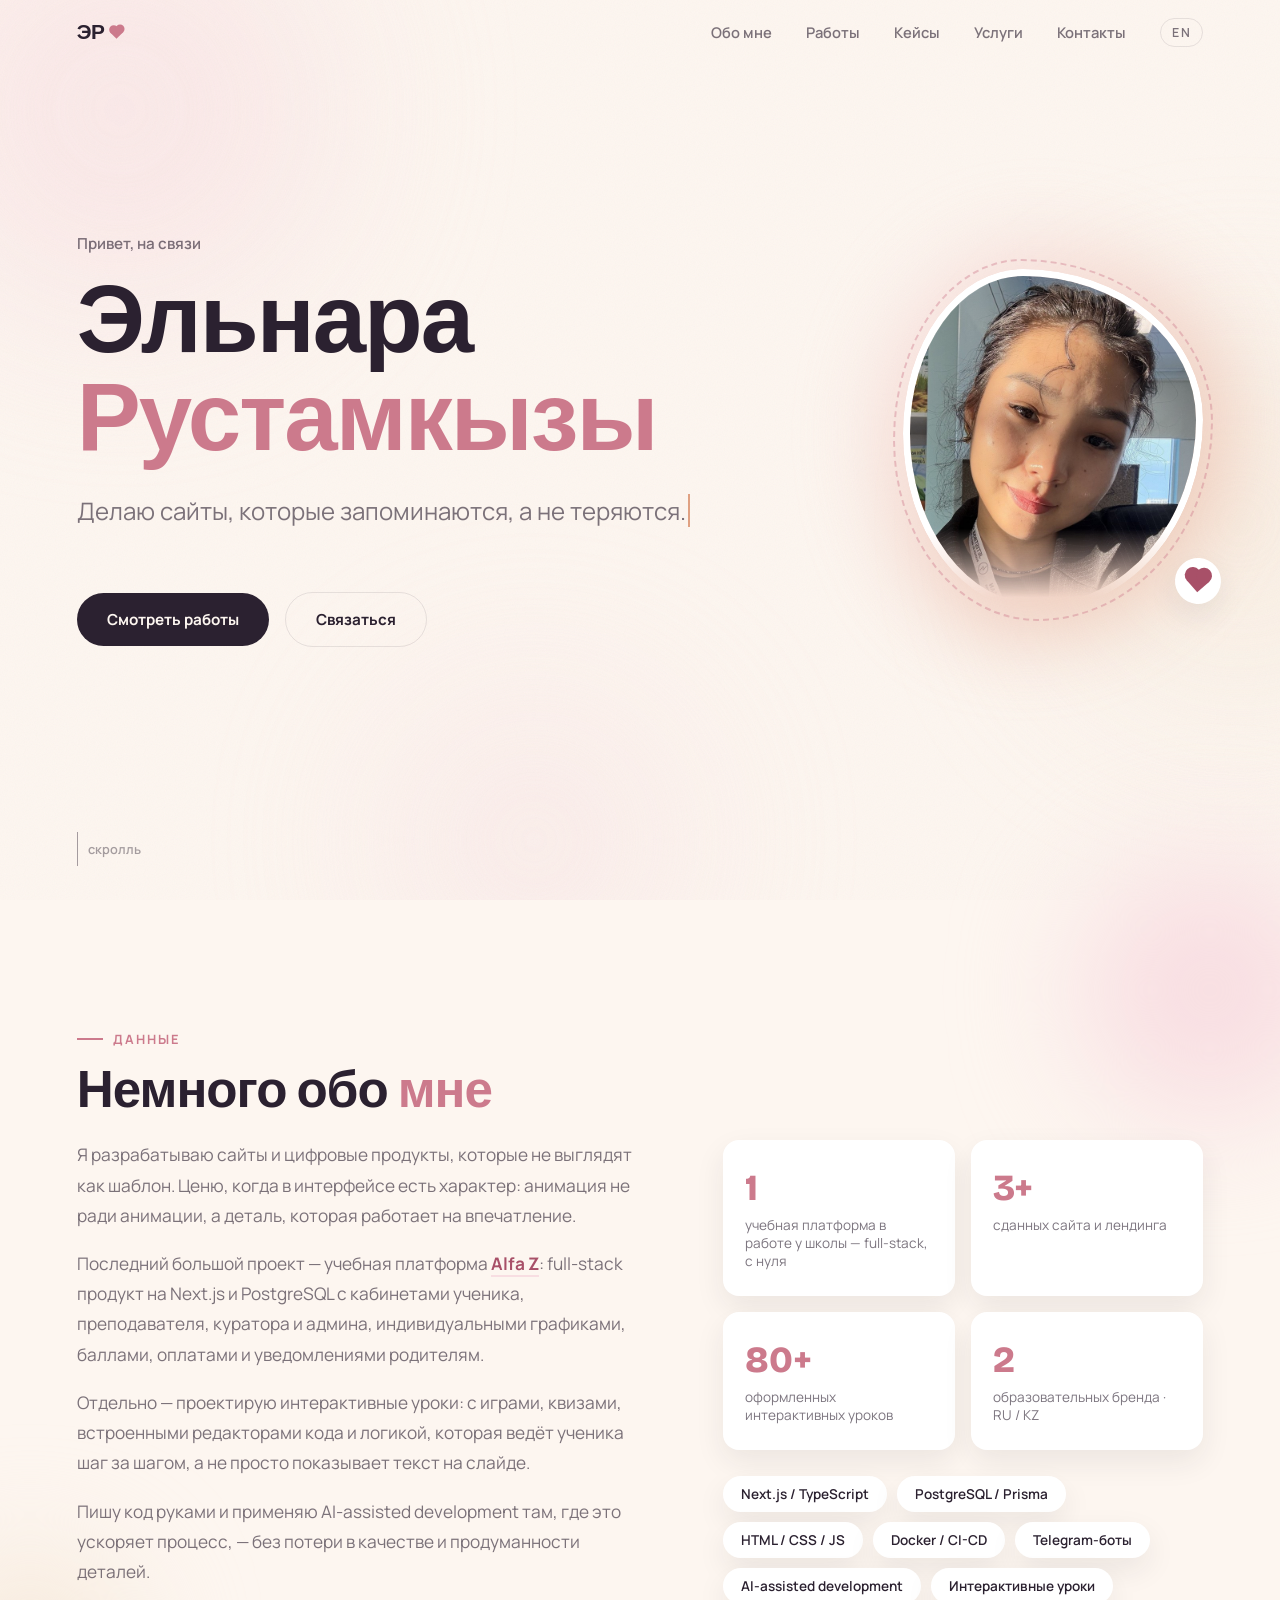
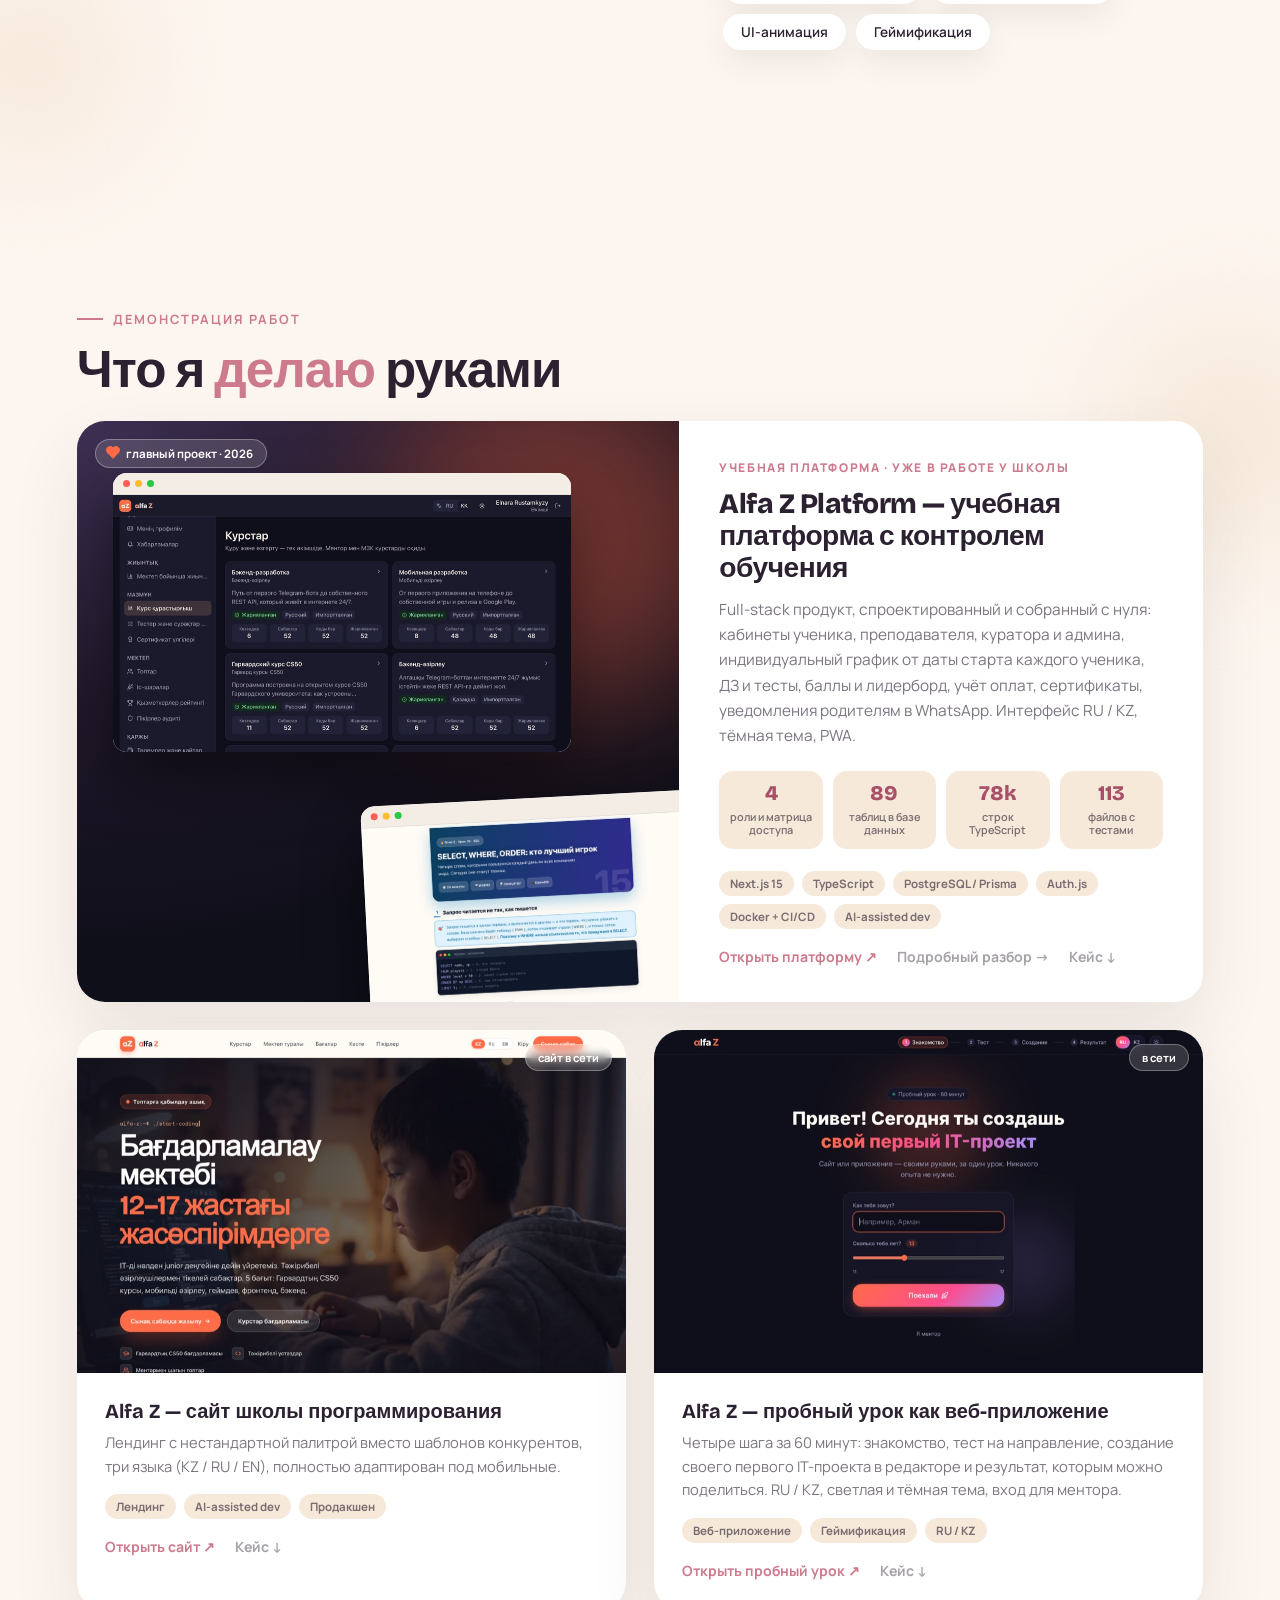
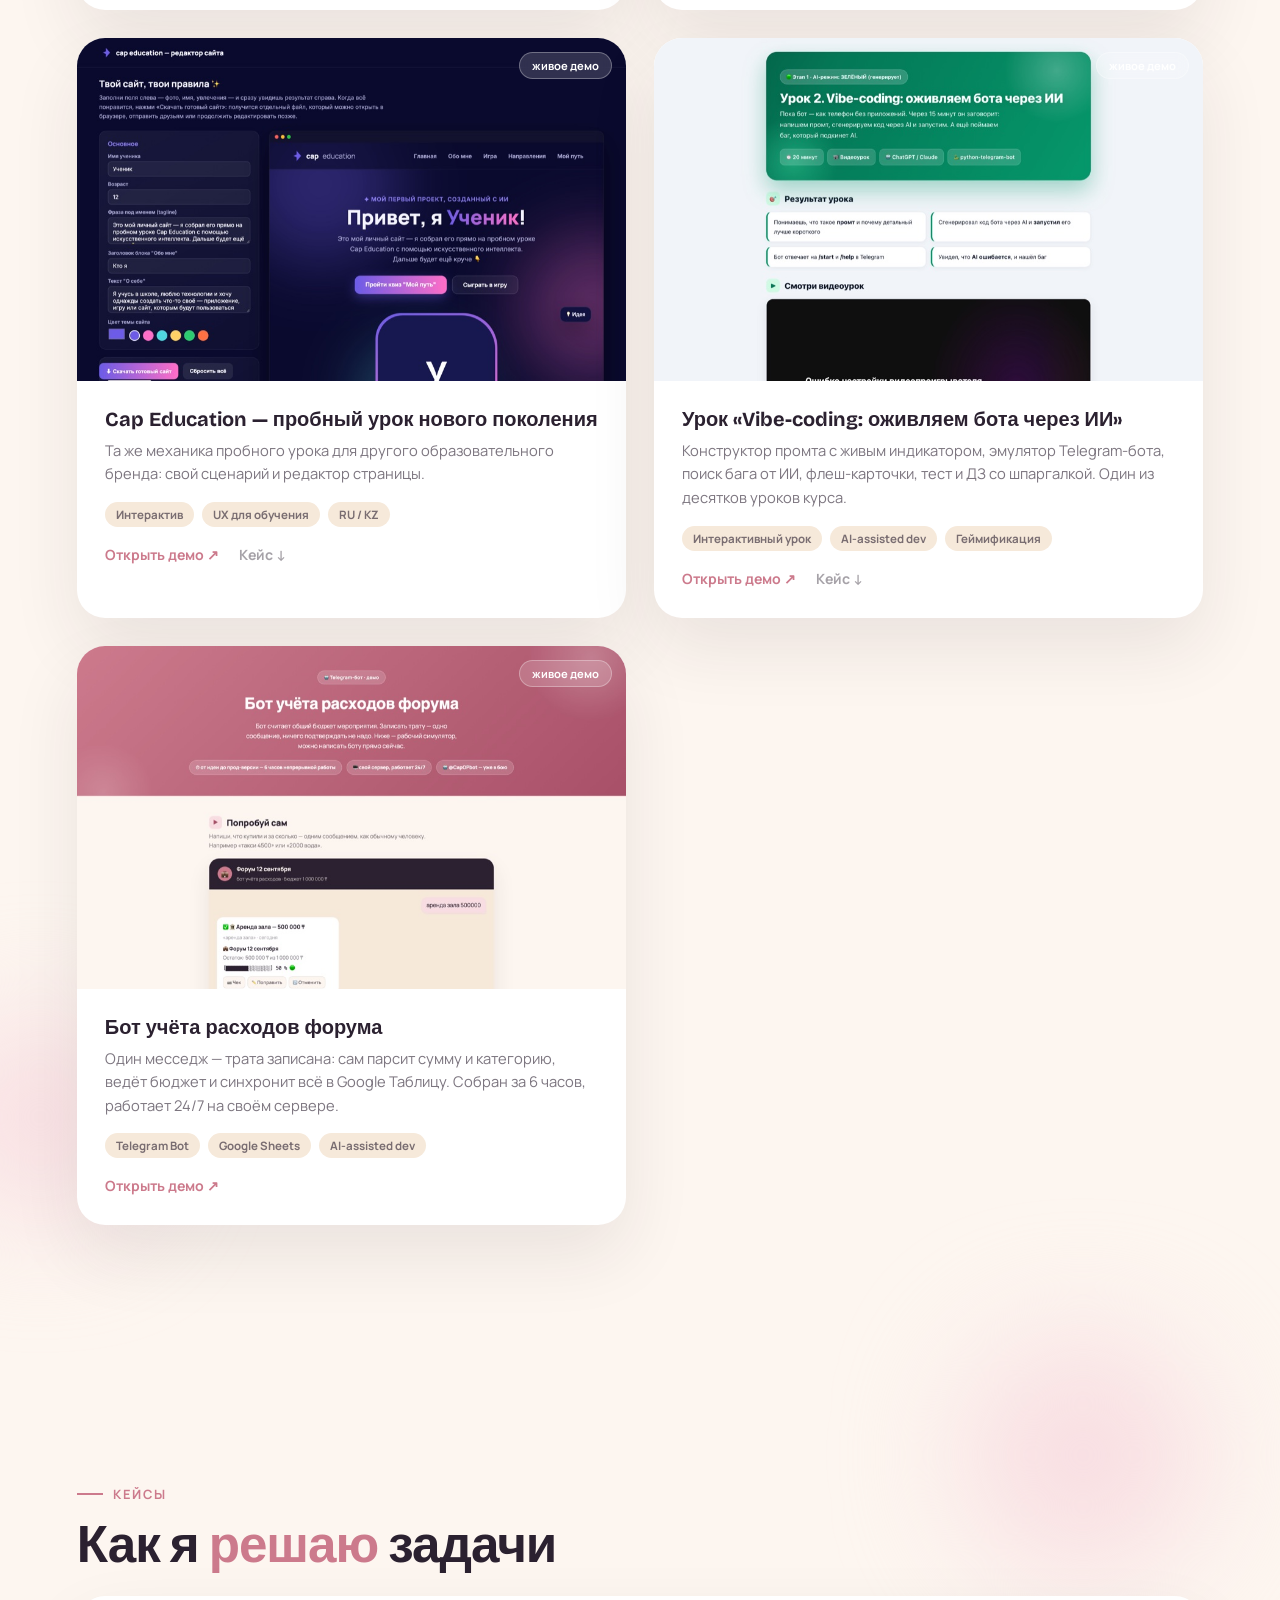
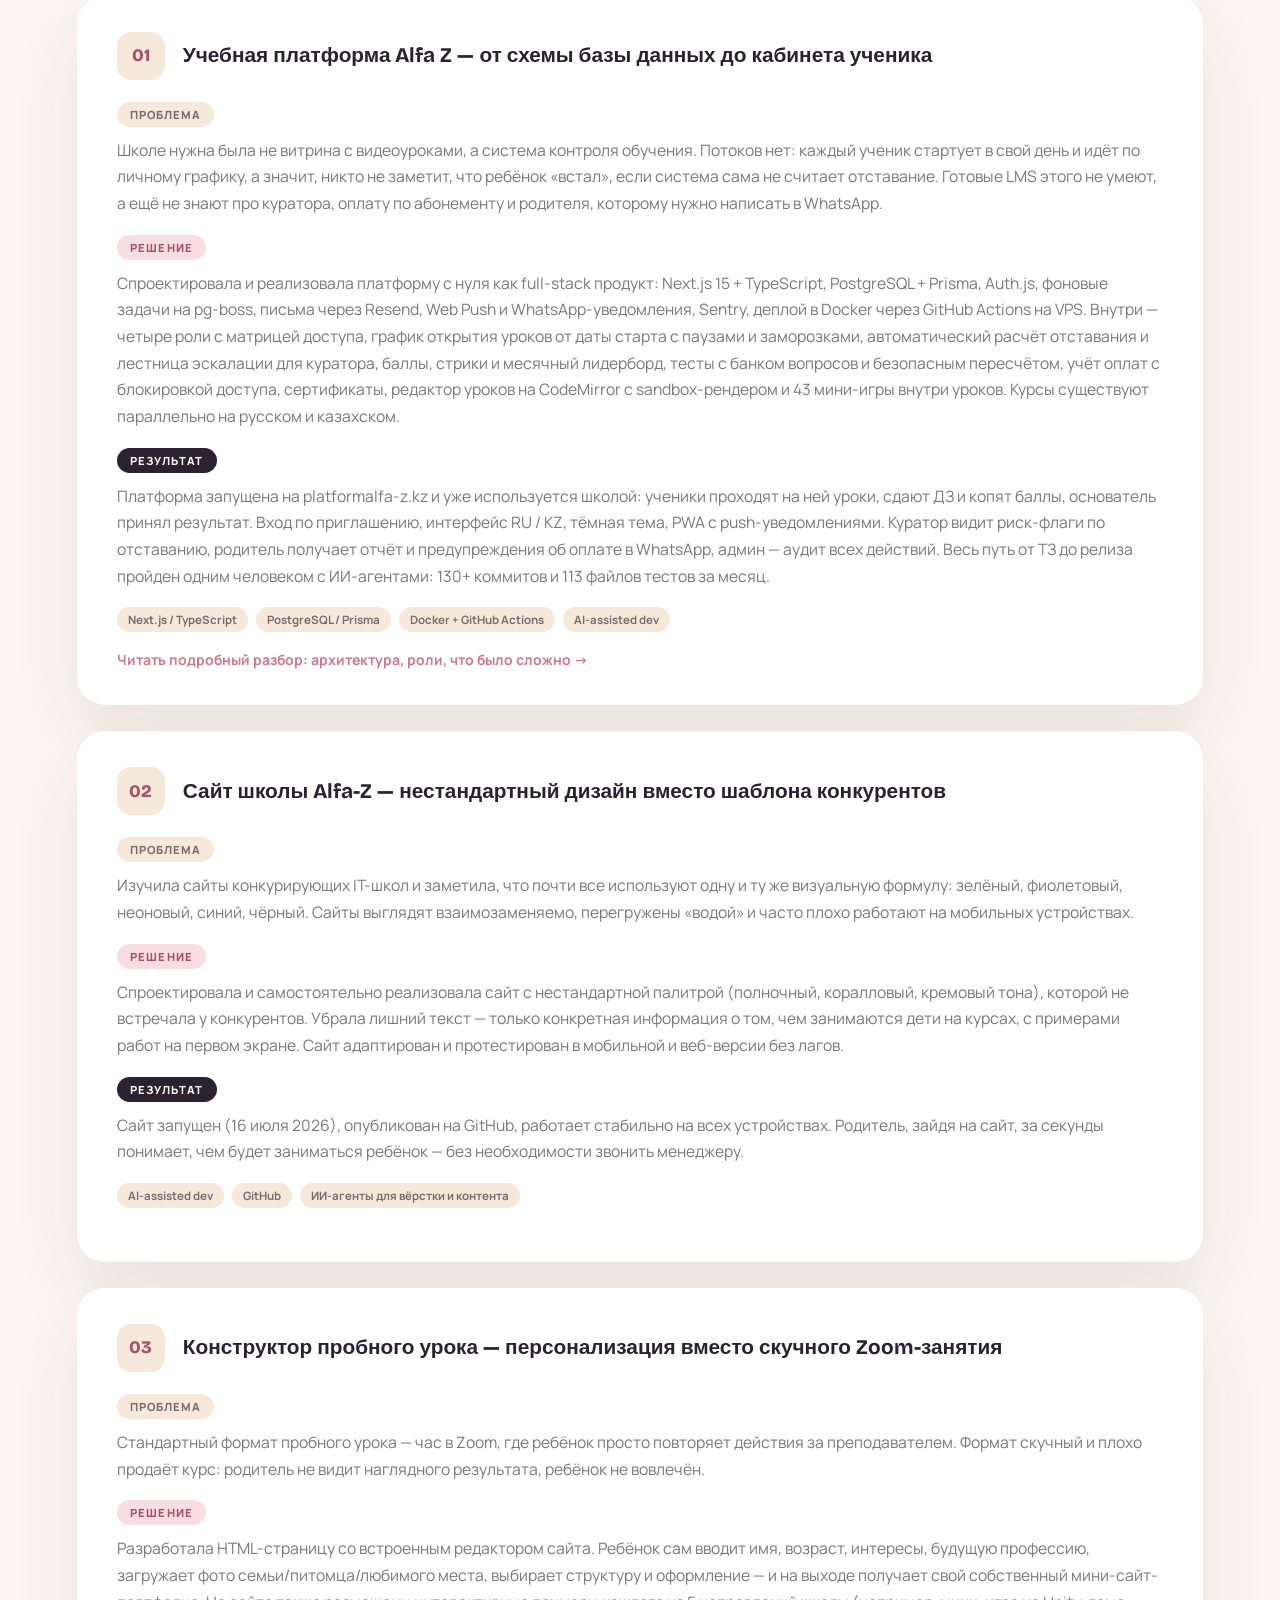
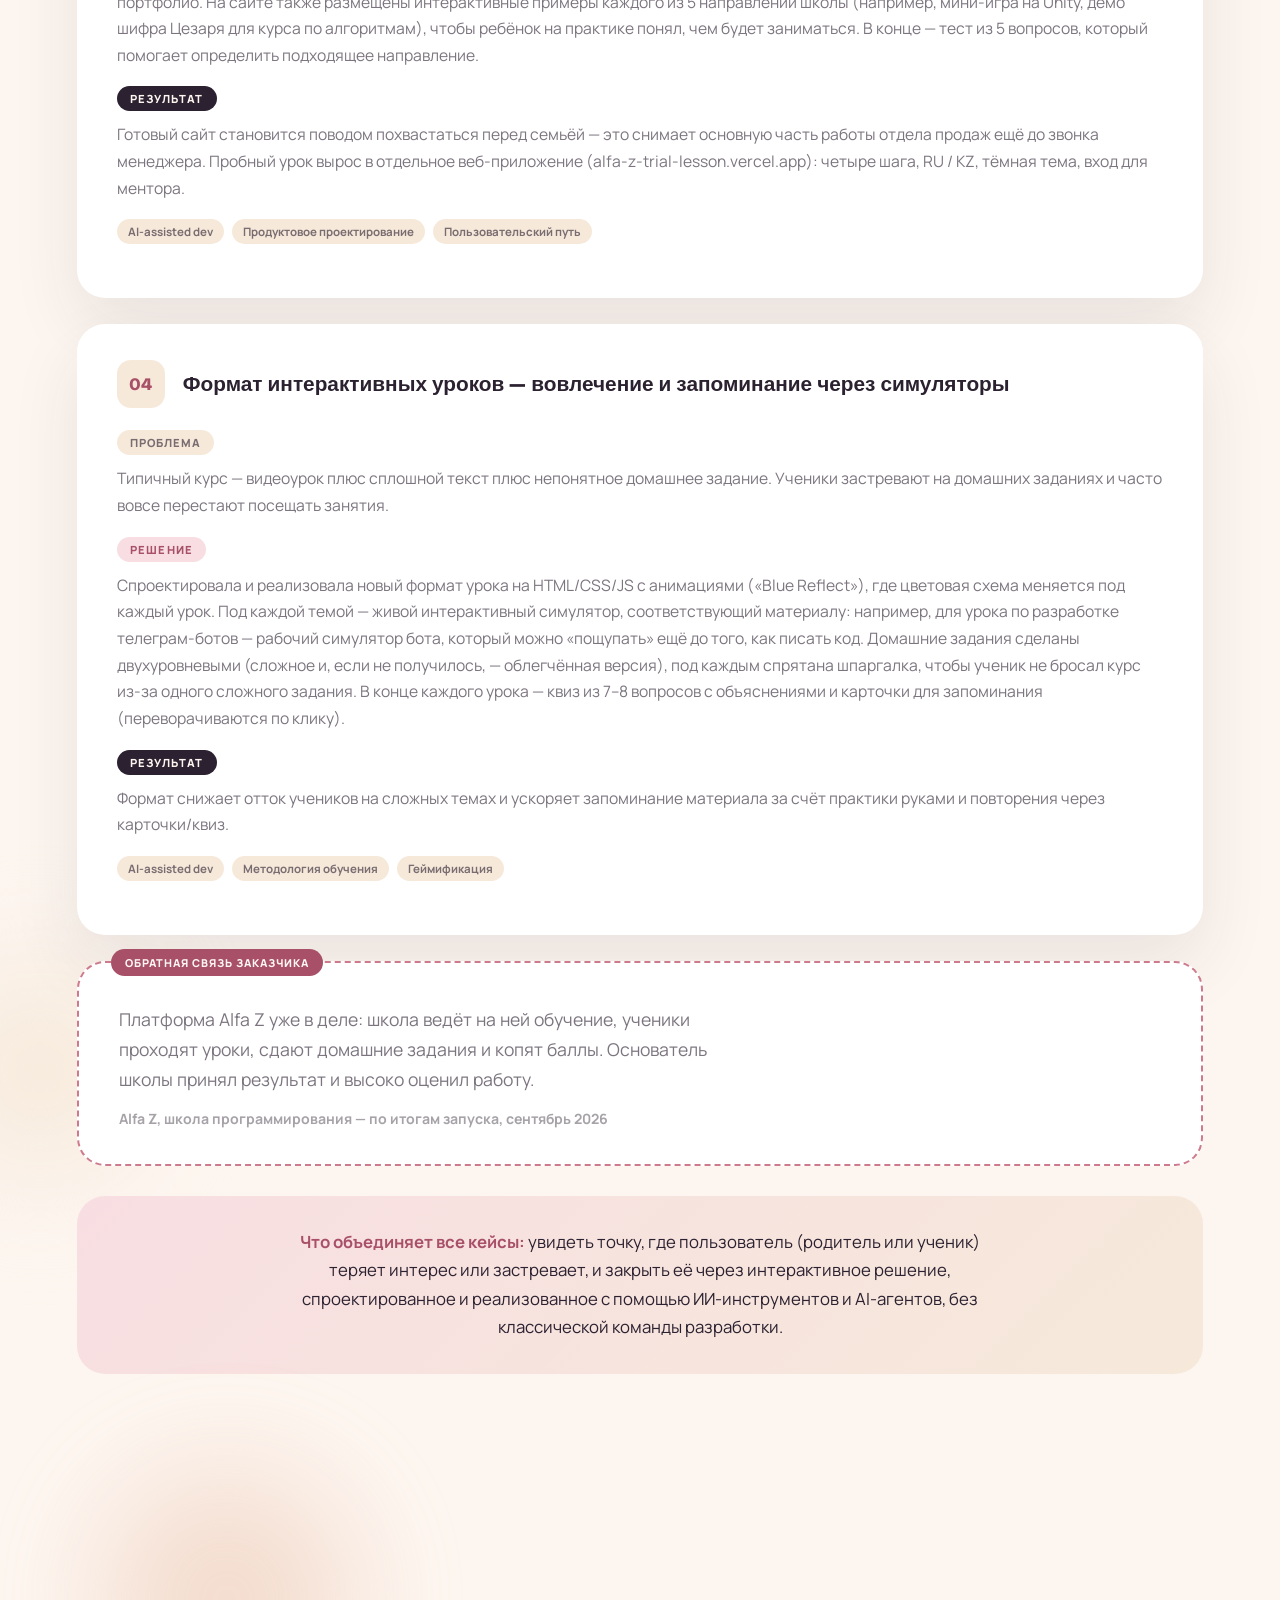
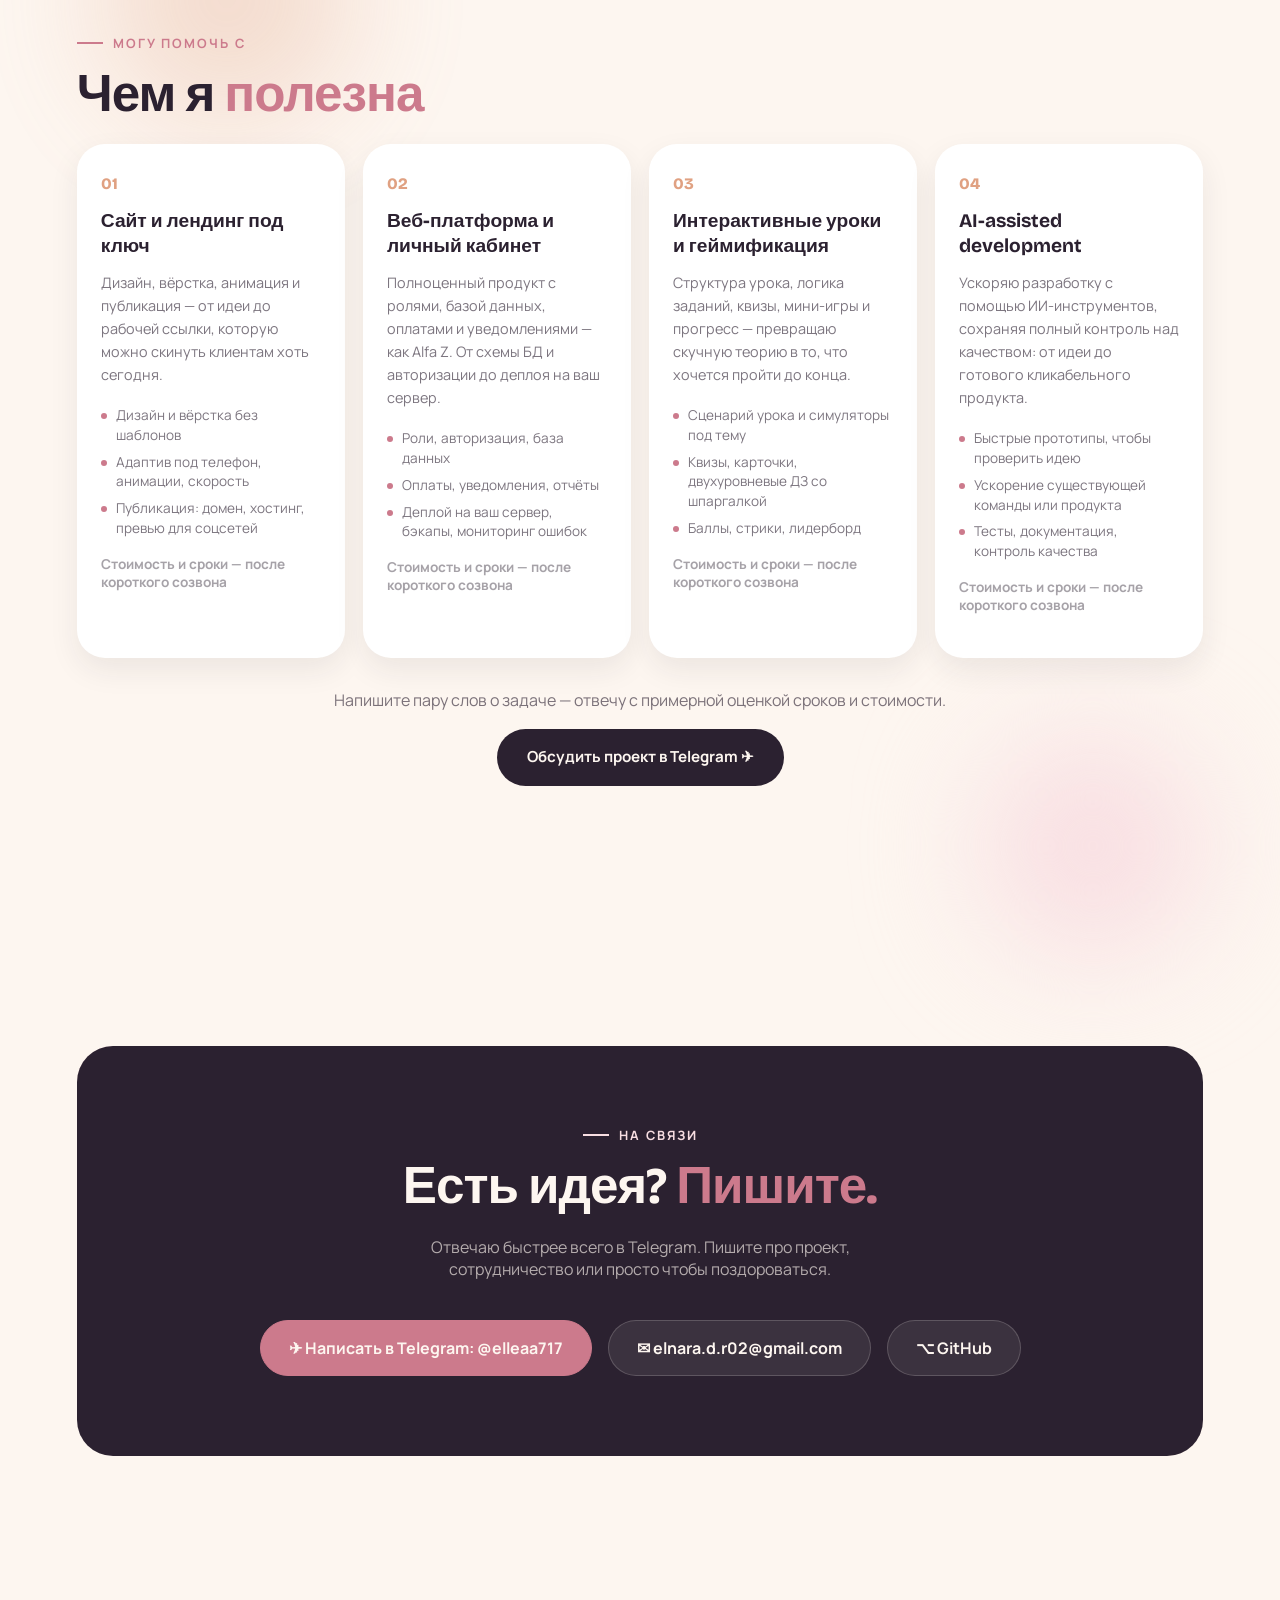
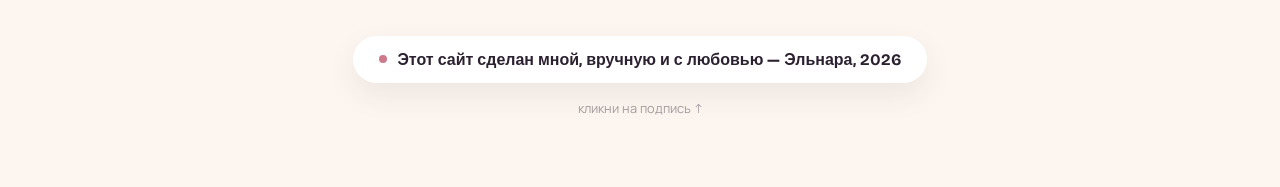
==== commit a51e11a4: "Скриншоты: 2x-качество, два размера под экран, без обрезки; кадры из админки платформы - Все скриншо" ====
--- a/index.html
+++ b/index.html
@@ -146,11 +146,11 @@
         <div class="feat-badge"><span class="heart-css"></span>главный проект · 2026</div>
         <div class="feat-win feat-win-main">
           <div class="feat-win-bar"><i></i><i></i><i></i></div>
-          <img src="img/platform-login.jpg" alt="Alfa Z — вход в учебную платформу" loading="lazy" width="1200" height="750">
+          <img src="img/platform-courses.jpg" srcset="img/platform-courses-sm.jpg 900w, img/platform-courses.jpg 1800w" sizes="(max-width:920px) 76vw, 560px" alt="Alfa Z — конструктор курсов в кабинете администратора" loading="lazy" width="1800" height="1012">
         </div>
         <div class="feat-win feat-win-lesson">
           <div class="feat-win-bar"><i></i><i></i><i></i></div>
-          <img src="img/platform-lesson.jpg" alt="Alfa Z — интерактивный урок внутри платформы" loading="lazy" width="1200" height="750">
+          <img src="img/platform-lesson.jpg" srcset="img/platform-lesson-sm.jpg 900w, img/platform-lesson.jpg 1800w" sizes="(max-width:920px) 56vw, 420px" alt="Alfa Z — интерактивный урок внутри платформы" loading="lazy" width="1800" height="1125">
         </div>
       </div>
       <div class="feat-body">
@@ -174,7 +174,7 @@
 
     <div class="work-card reveal" data-tilt>
       <div class="work-media wm-shot">
-        <img class="work-shot" src="img/alfa-z-site.jpg" alt="alfa-z.kz — сайт школы программирования" loading="lazy" width="1200" height="750">
+        <img class="work-shot" src="img/alfa-z-site.jpg" srcset="img/alfa-z-site-sm.jpg 900w, img/alfa-z-site.jpg 1800w" sizes="(max-width:920px) 92vw, 600px" alt="alfa-z.kz — сайт школы программирования" loading="lazy" width="1800" height="1125">
         <div class="tag-soon">сайт в сети</div>
       </div>
       <div class="work-body">
@@ -190,7 +190,7 @@
 
     <div class="work-card reveal" data-tilt>
       <div class="work-media wm-shot">
-        <img class="work-shot" src="img/demo-alfa-z-editor.jpg" alt="Alfa Z — пробный урок: первый экран веб-приложения" loading="lazy" width="1200" height="750">
+        <img class="work-shot" src="img/demo-alfa-z-editor.jpg" srcset="img/demo-alfa-z-editor-sm.jpg 900w, img/demo-alfa-z-editor.jpg 1800w" sizes="(max-width:920px) 92vw, 600px" alt="Alfa Z — пробный урок: первый экран веб-приложения" loading="lazy" width="1800" height="1125">
         <div class="tag-soon">в сети</div>
       </div>
       <div class="work-body">
@@ -206,7 +206,7 @@
 
     <div class="work-card reveal" data-tilt>
       <div class="work-media wm-shot">
-        <img class="work-shot" src="img/demo-cap-editor.jpg" alt="Cap Education — редактор сайта ученика" loading="lazy" width="1200" height="750">
+        <img class="work-shot" src="img/demo-cap-editor.jpg" srcset="img/demo-cap-editor-sm.jpg 900w, img/demo-cap-editor.jpg 1800w" sizes="(max-width:920px) 92vw, 600px" alt="Cap Education — редактор сайта ученика" loading="lazy" width="1800" height="1125">
         <div class="tag-soon">живое демо</div>
       </div>
       <div class="work-body">
@@ -222,7 +222,7 @@
 
     <div class="work-card reveal" data-tilt>
       <div class="work-media wm-shot">
-        <img class="work-shot" src="img/demo-cap-lesson2.jpg" alt="Cap Education — урок 2, Vibe-coding: оживляем бота через ИИ" loading="lazy" width="1200" height="750">
+        <img class="work-shot" src="img/demo-cap-lesson2.jpg" srcset="img/demo-cap-lesson2-sm.jpg 900w, img/demo-cap-lesson2.jpg 1800w" sizes="(max-width:920px) 92vw, 600px" alt="Cap Education — урок 2, Vibe-coding: оживляем бота через ИИ" loading="lazy" width="1800" height="1125">
         <div class="tag-soon">живое демо</div>
       </div>
       <div class="work-body">
@@ -238,7 +238,7 @@
 
     <div class="work-card reveal" data-tilt>
       <div class="work-media wm-shot">
-        <img class="work-shot" src="img/demo-forum-bot.jpg" alt="Telegram-бот учёта расходов форума — демо" loading="lazy" width="1200" height="750">
+        <img class="work-shot" src="img/demo-forum-bot.jpg" srcset="img/demo-forum-bot-sm.jpg 900w, img/demo-forum-bot.jpg 1800w" sizes="(max-width:920px) 92vw, 600px" alt="Telegram-бот учёта расходов форума — демо" loading="lazy" width="1800" height="1125">
         <div class="tag-soon">живое демо</div>
       </div>
       <div class="work-body">
--- a/style.css
+++ b/style.css
@@ -37,7 +37,7 @@
 h1,h2,h3,.brand,.logo-mark{font-family:'Bricolage Grotesque',sans-serif;}
 ::selection{background:var(--rose);color:#fff;}
 a{color:inherit;text-decoration:none;}
-img{max-width:100%;display:block;}
+img{max-width:100%;display:block;height:auto;}
 button{font-family:inherit;cursor:none;}
 ul{list-style:none;}
 
@@ -220,9 +220,9 @@
 
 /* ---------- скриншоты в карточках работ ---------- */
 .work-media.wm-shot{padding:0;}
-.work-media.wm-shot::before{background:linear-gradient(180deg,rgba(204,122,140,.06),rgba(43,33,48,.22));opacity:1;z-index:2;}
+.work-media.wm-shot::before{display:none;} /* без тонирования: скриншот должен быть чётким */
 .work-media.wm-shot::after{display:none;}
-.work-shot{position:absolute;inset:0;width:100%;height:100%;object-fit:cover;object-position:top center;z-index:1;transform:scale(1.01);transition:transform .8s cubic-bezier(.2,.8,.2,1);}
+.work-shot{position:absolute;inset:0;width:100%;height:100%;object-fit:cover;object-position:top center;z-index:1;transition:transform .8s cubic-bezier(.2,.8,.2,1);}
 .work-card:hover .work-shot{transform:scale(1.05);}
 
 /* ---------- главный проект: учебная платформа ---------- */
@@ -230,12 +230,12 @@
 .feat-media{position:relative;min-height:440px;overflow:hidden;background:radial-gradient(120% 90% at 0% 0%,#3d2f52 0%,#20182A 55%,#0F0F1A 100%);}
 .feat-media::before{content:'';position:absolute;width:60%;height:60%;border-radius:50%;background:rgba(255,107,71,.38);filter:blur(70px);top:-10%;right:-10%;animation:floatSoft 14s ease-in-out infinite;}
 .feat-win{position:absolute;border-radius:14px;overflow:hidden;background:#fff;box-shadow:0 30px 60px rgba(0,0,0,.45);}
-.feat-win img{display:block;width:100%;height:calc(100% - 22px);object-fit:cover;object-position:top center;}
+.feat-win img{display:block;width:100%;height:auto;} /* окно принимает пропорции скриншота целиком */
 .feat-win-bar{height:22px;background:#f3ede6;display:flex;align-items:center;gap:5px;padding:0 10px;border-bottom:1px solid rgba(0,0,0,.06);}
 .feat-win-bar i{width:7px;height:7px;border-radius:50%;}
 .feat-win-bar i:nth-child(1){background:#ff5f57;}.feat-win-bar i:nth-child(2){background:#febc2e;}.feat-win-bar i:nth-child(3){background:#28c840;}
-.feat-win-main{left:6%;top:10%;width:74%;aspect-ratio:16/10;}
-.feat-win-lesson{right:-4%;bottom:-6%;width:58%;aspect-ratio:16/10;transform:rotate(-3deg);transition:transform .6s cubic-bezier(.2,.8,.2,1);}
+.feat-win-main{left:6%;top:9%;width:76%;}
+.feat-win-lesson{right:-4%;bottom:-5%;width:56%;transform:rotate(-3deg);transition:transform .6s cubic-bezier(.2,.8,.2,1);}
 .work-featured:hover .feat-win-lesson{transform:rotate(-1deg) translateY(-8px);}
 .feat-badge{position:absolute;top:18px;left:18px;z-index:3;background:rgba(255,255,255,.14);border:1px solid rgba(255,255,255,.3);color:#fff;padding:6px 13px;border-radius:100px;font-size:.72rem;font-weight:700;backdrop-filter:blur(6px);display:inline-flex;align-items:center;gap:9px;}
 .feat-badge .heart-css{--hs:8px;--hc:#FF6B47;}
@@ -250,7 +250,7 @@
 @media (max-width:1100px){.feat-stats{grid-template-columns:repeat(2,1fr);}}
 @media (max-width:920px){
   .work-featured{grid-template-columns:1fr;}
-  .feat-media{min-height:0;aspect-ratio:16/11;}
+  .feat-media{min-height:0;aspect-ratio:16/11.5;}
   .feat-body{padding:28px 26px 30px;}
   .feat-stats{grid-template-columns:repeat(4,1fr);}
 }
@@ -331,7 +331,7 @@
   .contact-card{padding:56px 6vw;border-radius:26px;}
   .hero-cta{flex-direction:column;align-items:stretch;}
   .hero-cta .btn{justify-content:center;text-align:center;}
-  .work-media{aspect-ratio:4/3;}
+  .work-media{aspect-ratio:16/10;} /* альбомная, как сам скриншот: ничего не обрезается */
 }
 @media (max-width:480px){
   header{padding:16px 5vw;}
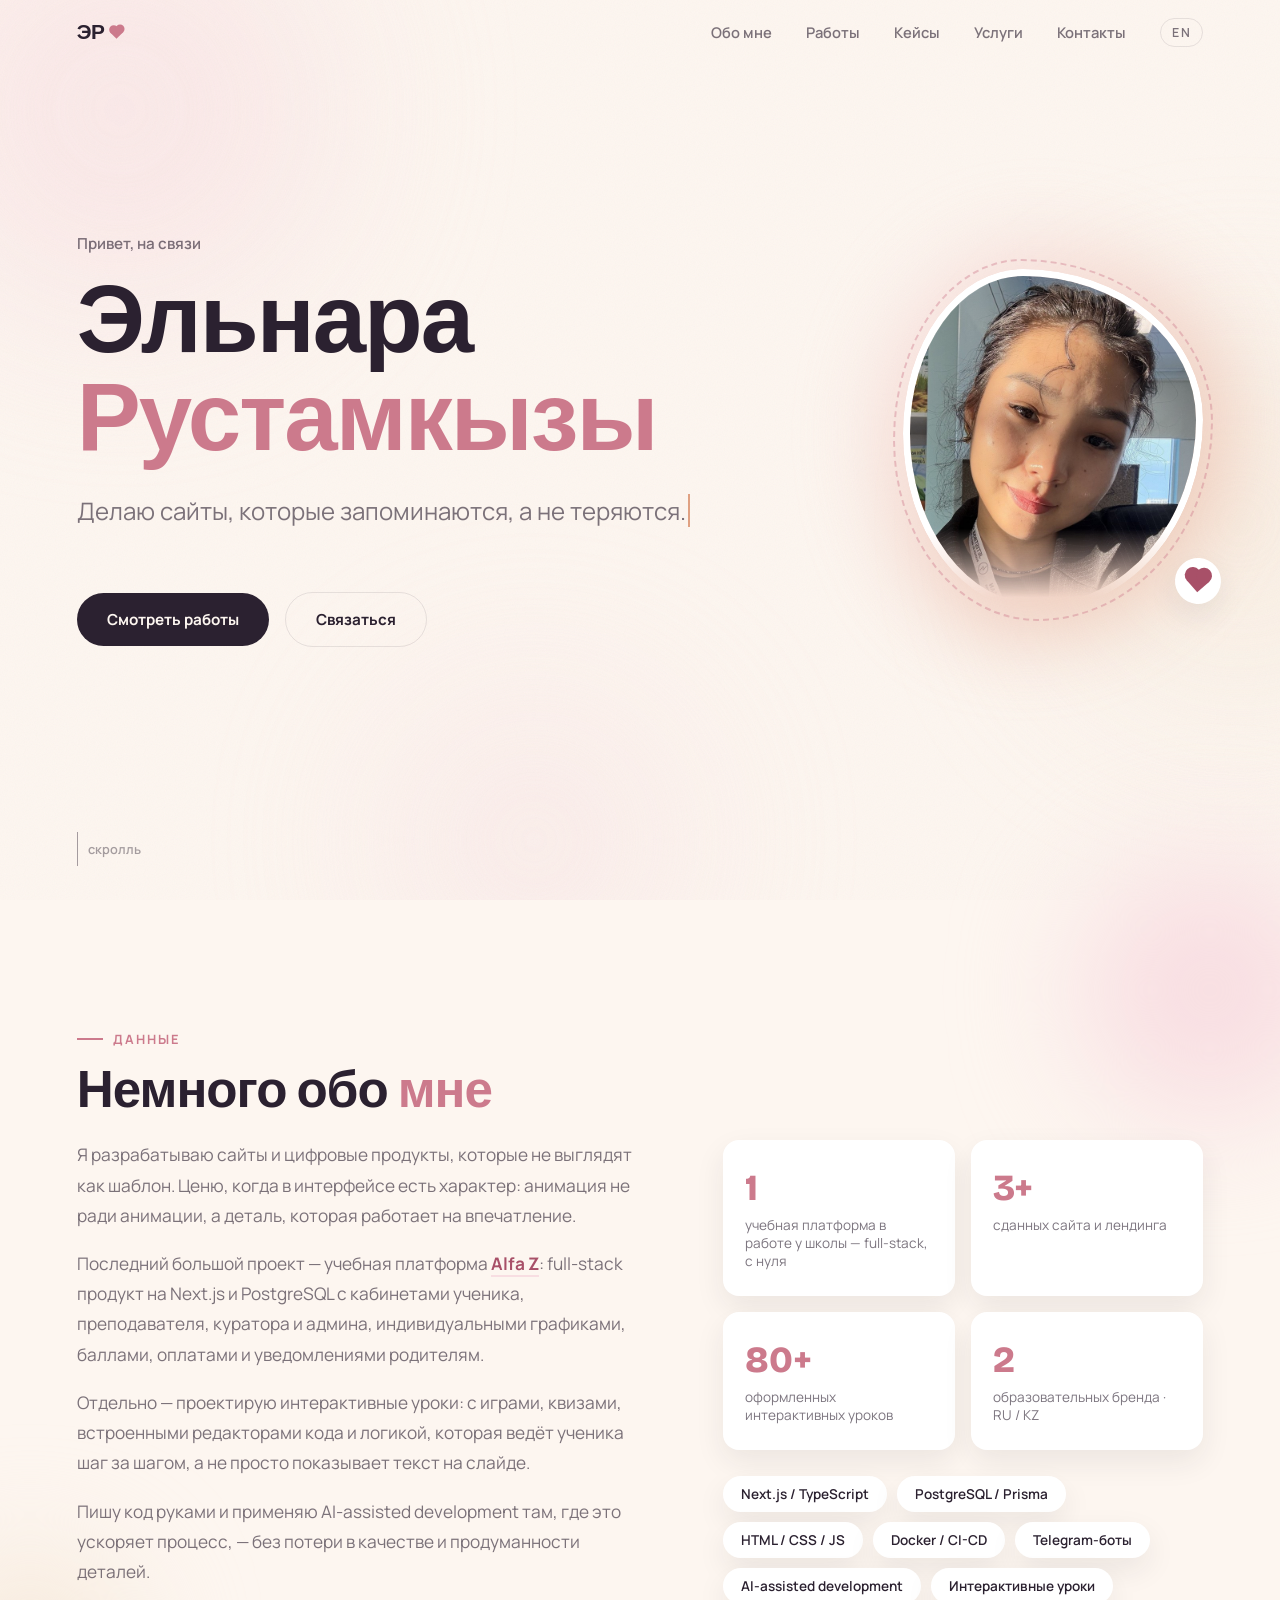
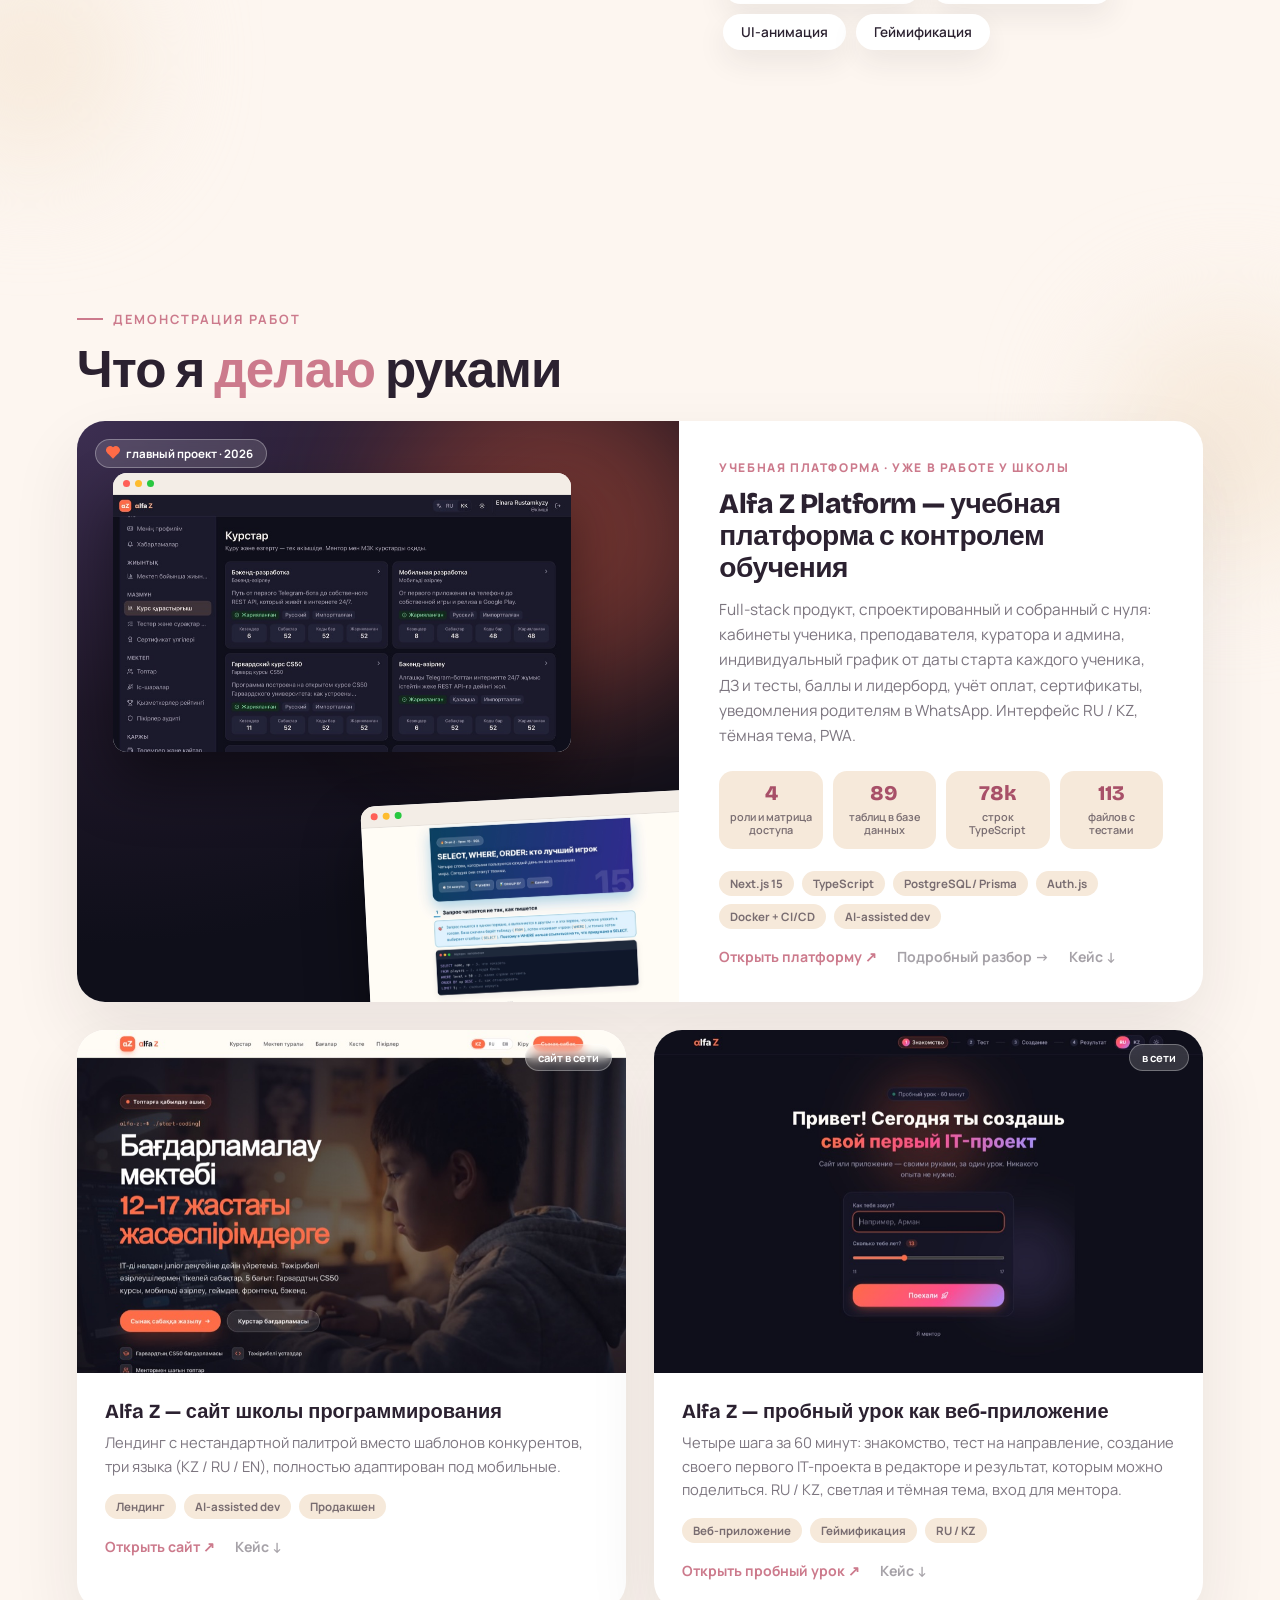
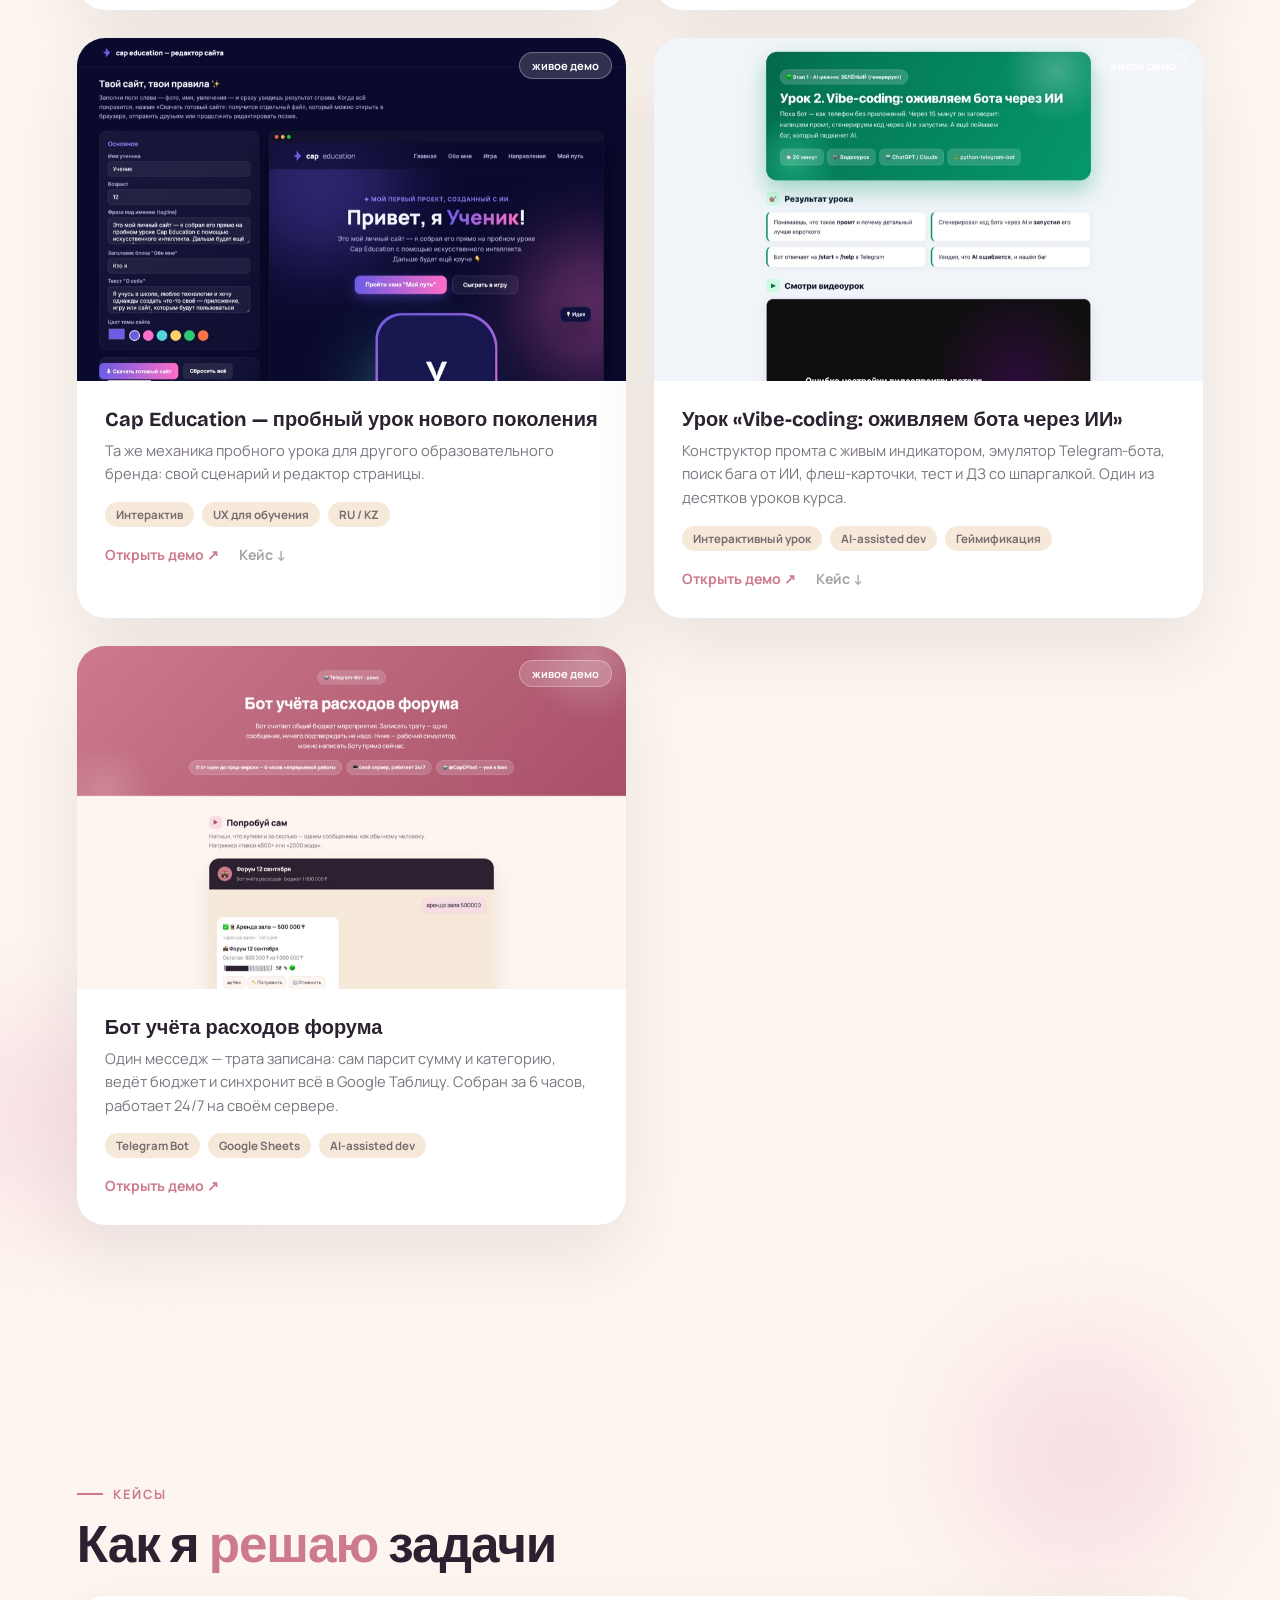
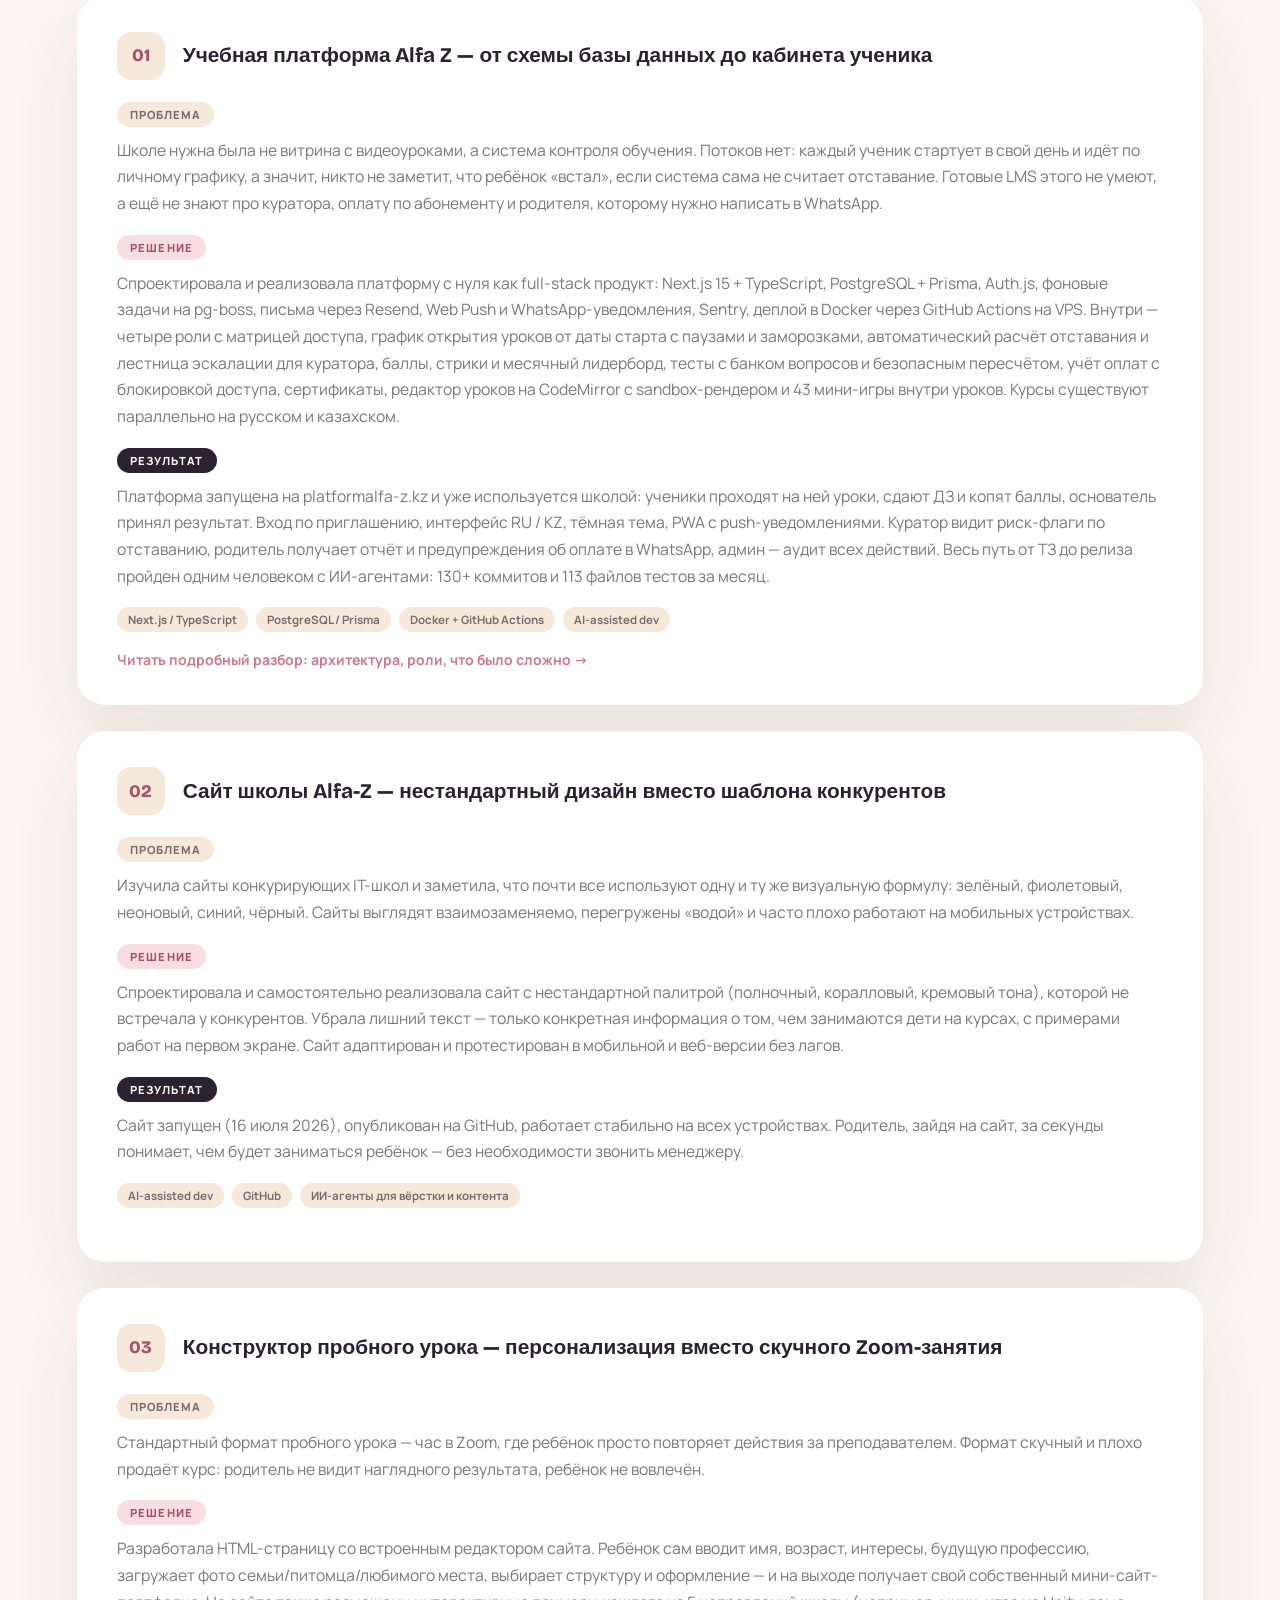
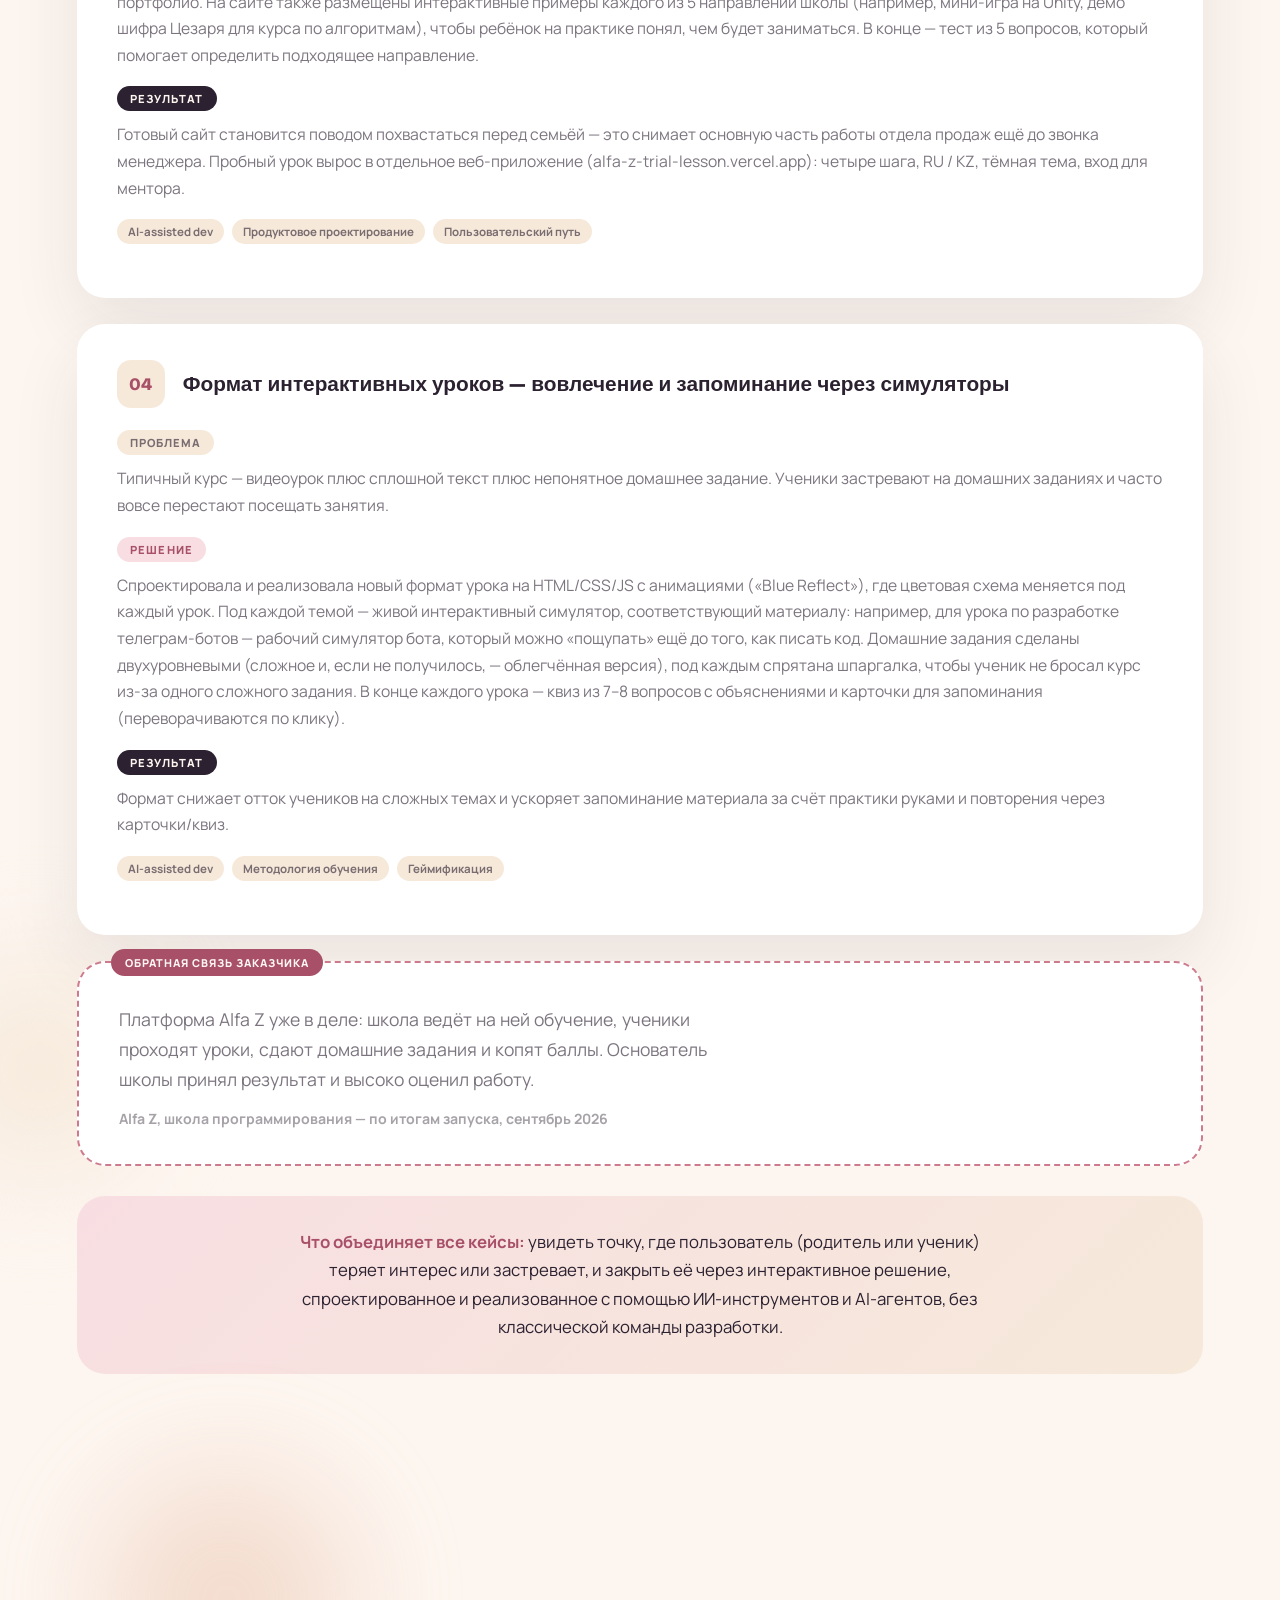
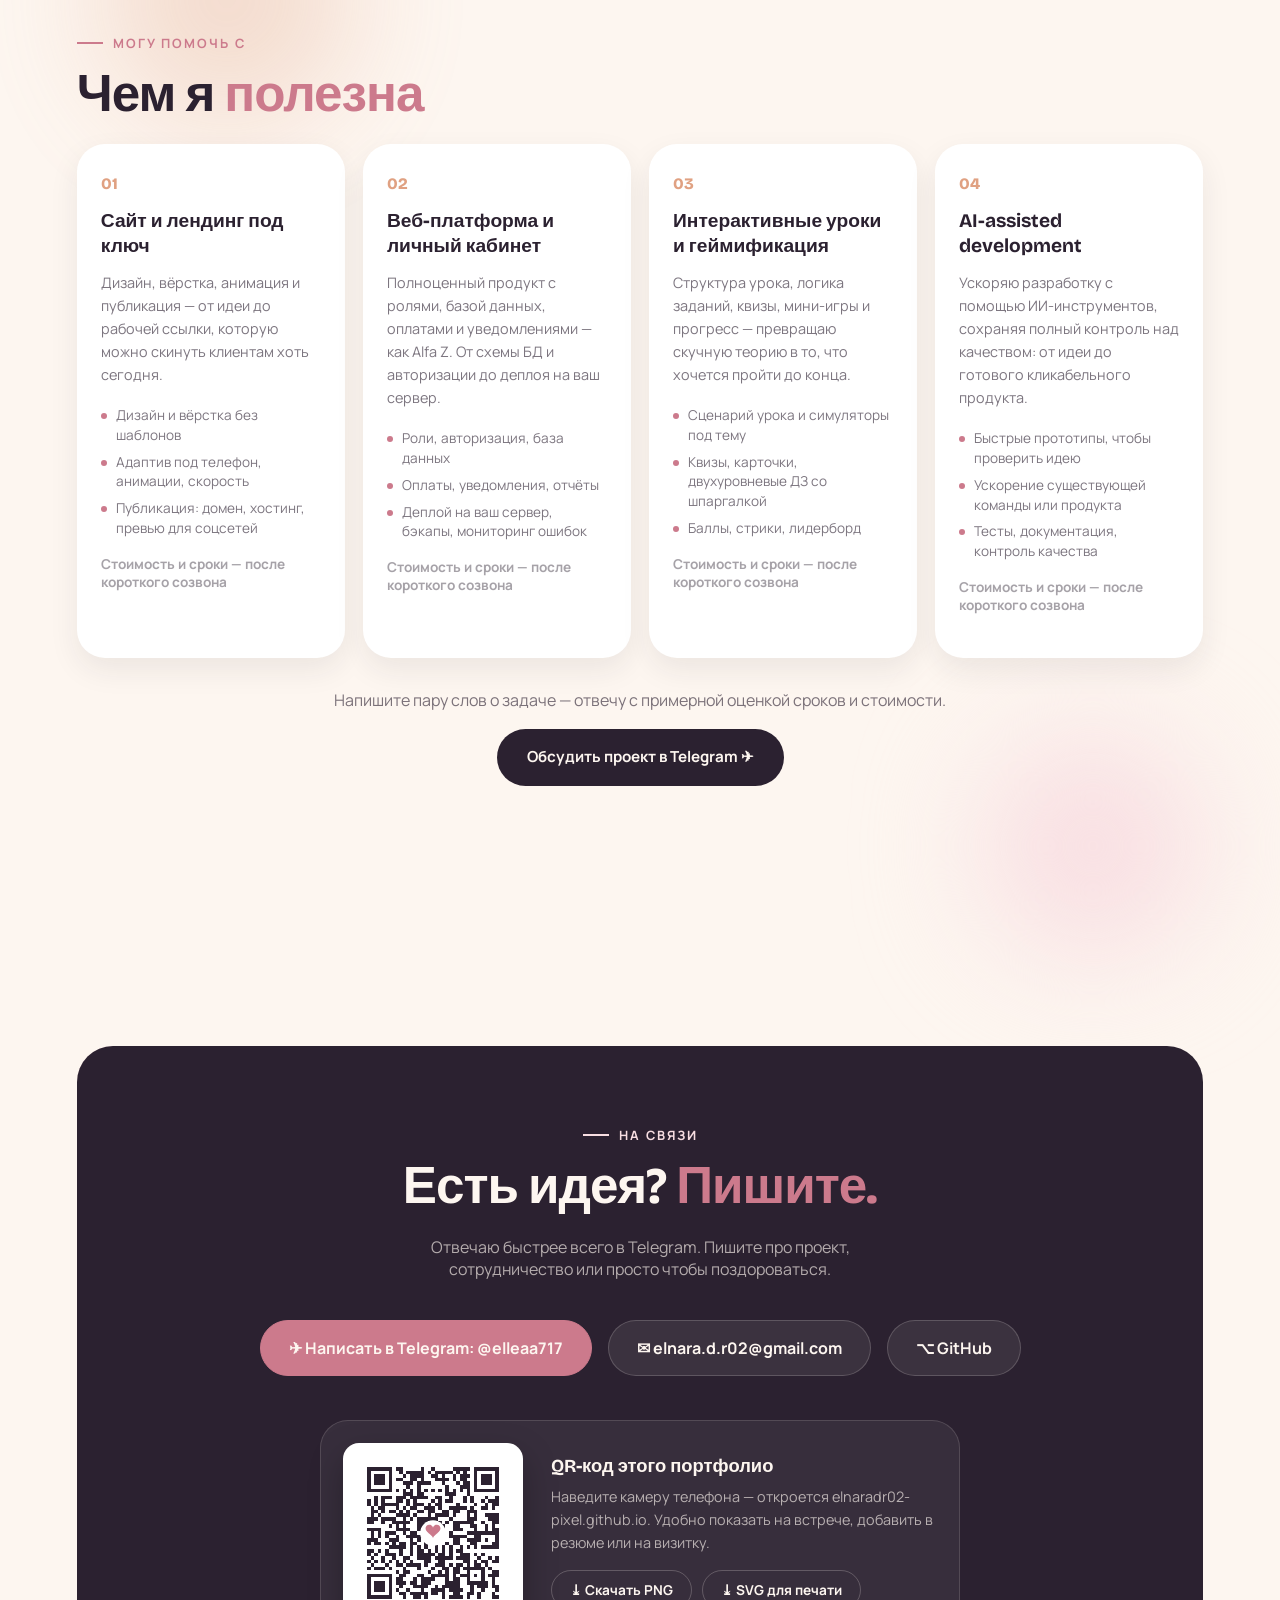
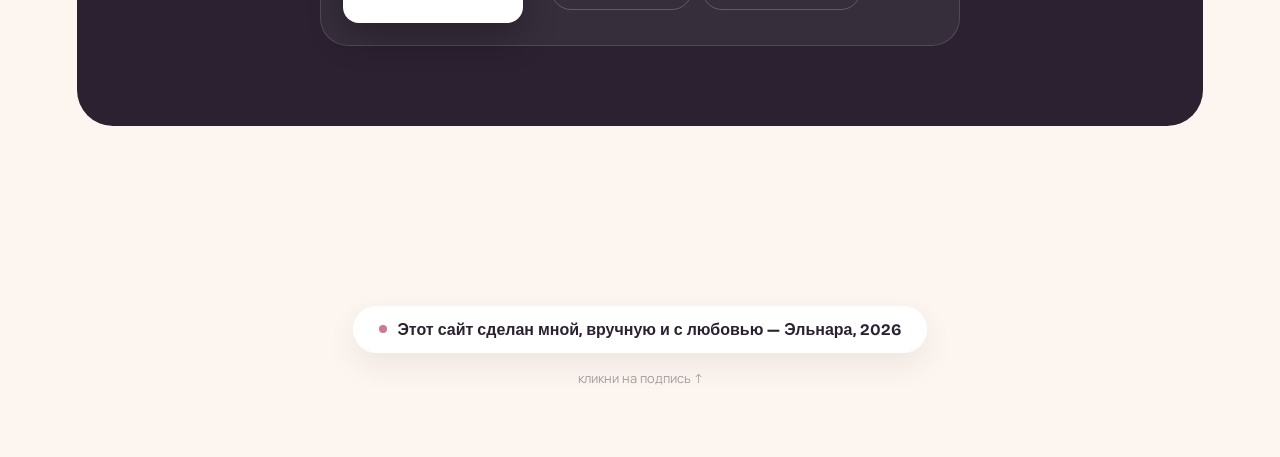
==== commit c699d0e0: "QR-код портфолио: блок в контактах (RU/EN), PNG и SVG для скачивания Co-Authored-By: Claude Fable 5." ====
--- a/index.html
+++ b/index.html
@@ -380,6 +380,21 @@
       <a href="mailto:elnara.d.r02@gmail.com">✉ elnara.d.r02@gmail.com</a>
       <a href="https://github.com/elnaradr02-pixel" target="_blank" rel="noopener">⌥ GitHub</a>
     </div>
+
+    <!-- QR-код портфолио: ведёт на https://elnaradr02-pixel.github.io/ -->
+    <div class="qr-block reveal" id="qr">
+      <a class="qr-frame" href="qr-portfolio.png" target="_blank" rel="noopener" title="Открыть QR-код крупно">
+        <img src="qr-portfolio.svg" alt="QR-код со ссылкой на портфолио elnaradr02-pixel.github.io" width="160" height="160" loading="lazy">
+      </a>
+      <div class="qr-text">
+        <div class="qr-title">QR-код этого портфолио</div>
+        <p>Наведите камеру телефона — откроется elnaradr02-pixel.github.io. Удобно показать на встрече, добавить в резюме или на визитку.</p>
+        <div class="qr-actions">
+          <a href="qr-portfolio.png" download="elnara-portfolio-qr.png">⤓ Скачать PNG</a>
+          <a href="qr-portfolio.svg" download="elnara-portfolio-qr.svg">⤓ SVG для печати</a>
+        </div>
+      </div>
+    </div>
   </div>
 </section>
 
--- a/style.css
+++ b/style.css
@@ -311,6 +311,22 @@
 .contact-links a{background:rgba(253,246,240,.08);border:1px solid rgba(253,246,240,.18);padding:16px 28px;border-radius:100px;font-weight:700;transition:background .3s,transform .3s;}
 .contact-links a:hover{background:var(--rose);transform:translateY(-3px);border-color:var(--rose);}
 
+/* ---------- QR-код портфолио (внутри тёмной карточки контактов) ---------- */
+.qr-block{margin:44px auto 0;max-width:640px;display:flex;align-items:center;gap:28px;text-align:left;background:rgba(253,246,240,.06);border:1px solid rgba(253,246,240,.14);border-radius:var(--radius);padding:22px;position:relative;z-index:1;}
+.qr-frame{flex:0 0 auto;display:block;background:#fff;border-radius:var(--radius-sm);padding:10px;box-shadow:0 14px 34px rgba(0,0,0,.28);transition:transform .35s cubic-bezier(.2,.8,.2,1);}
+.qr-frame:hover{transform:translateY(-4px) rotate(-1.5deg);}
+.qr-frame img{width:160px;height:160px;border-radius:6px;}
+.qr-text{min-width:0;}
+.qr-title{font-family:'Bricolage Grotesque',sans-serif;font-weight:700;font-size:1.15rem;margin-bottom:8px;color:var(--cream);}
+.qr-text p{color:rgba(253,246,240,.65);font-size:.9rem;line-height:1.6;}
+.qr-actions{display:flex;gap:10px;flex-wrap:wrap;margin-top:16px;}
+.qr-actions a{font-size:.85rem;font-weight:700;padding:10px 18px;border-radius:100px;border:1px solid rgba(253,246,240,.22);transition:background .3s,border-color .3s,transform .3s;}
+.qr-actions a:hover{background:var(--rose);border-color:var(--rose);transform:translateY(-2px);}
+@media (max-width:560px){
+  .qr-block{flex-direction:column;text-align:center;gap:20px;padding:20px 16px;}
+  .qr-actions{justify-content:center;}
+}
+
 /* ---------- footer ---------- */
 footer{padding:50px 6vw 70px;text-align:center;position:relative;z-index:2;}
 .signature{display:inline-flex;align-items:center;gap:10px;font-family:'Bricolage Grotesque',sans-serif;font-weight:700;font-size:1rem;padding:14px 26px;border-radius:100px;background:var(--card);box-shadow:var(--shadow-sm);position:relative;}
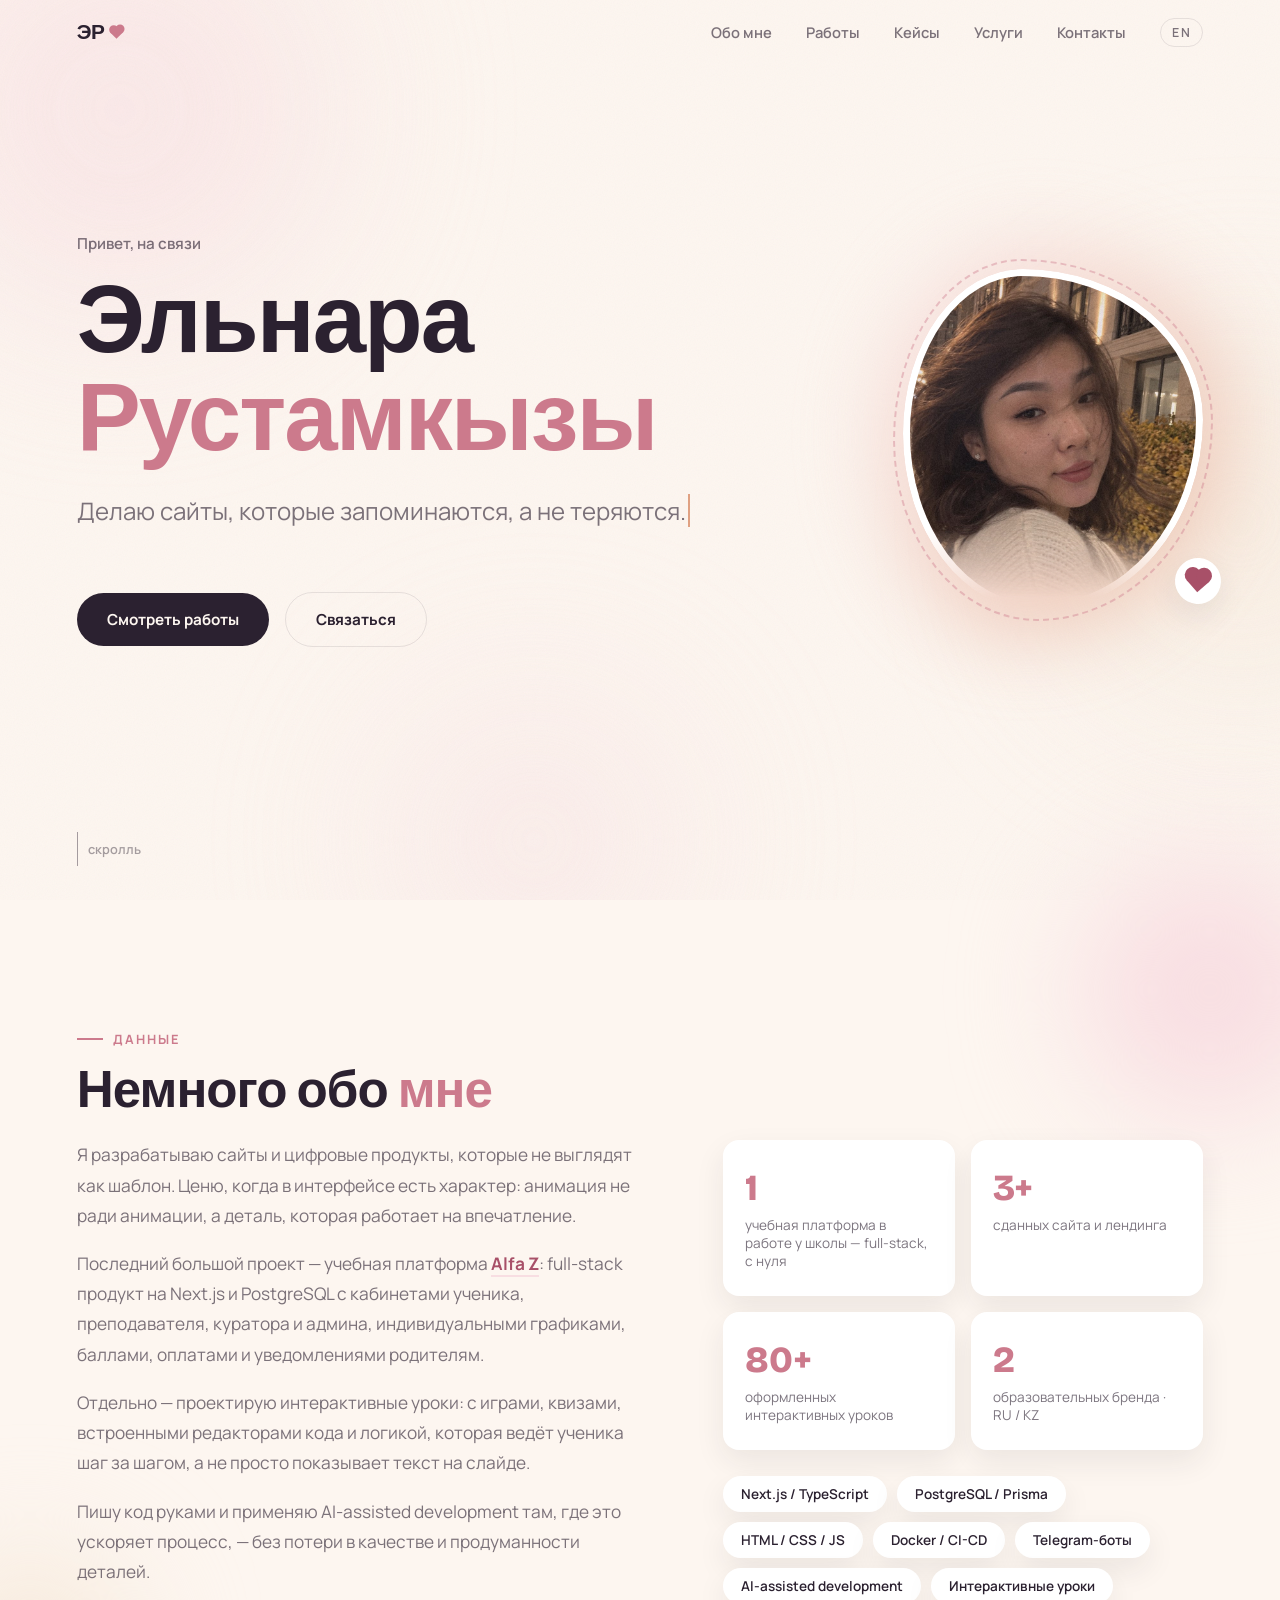
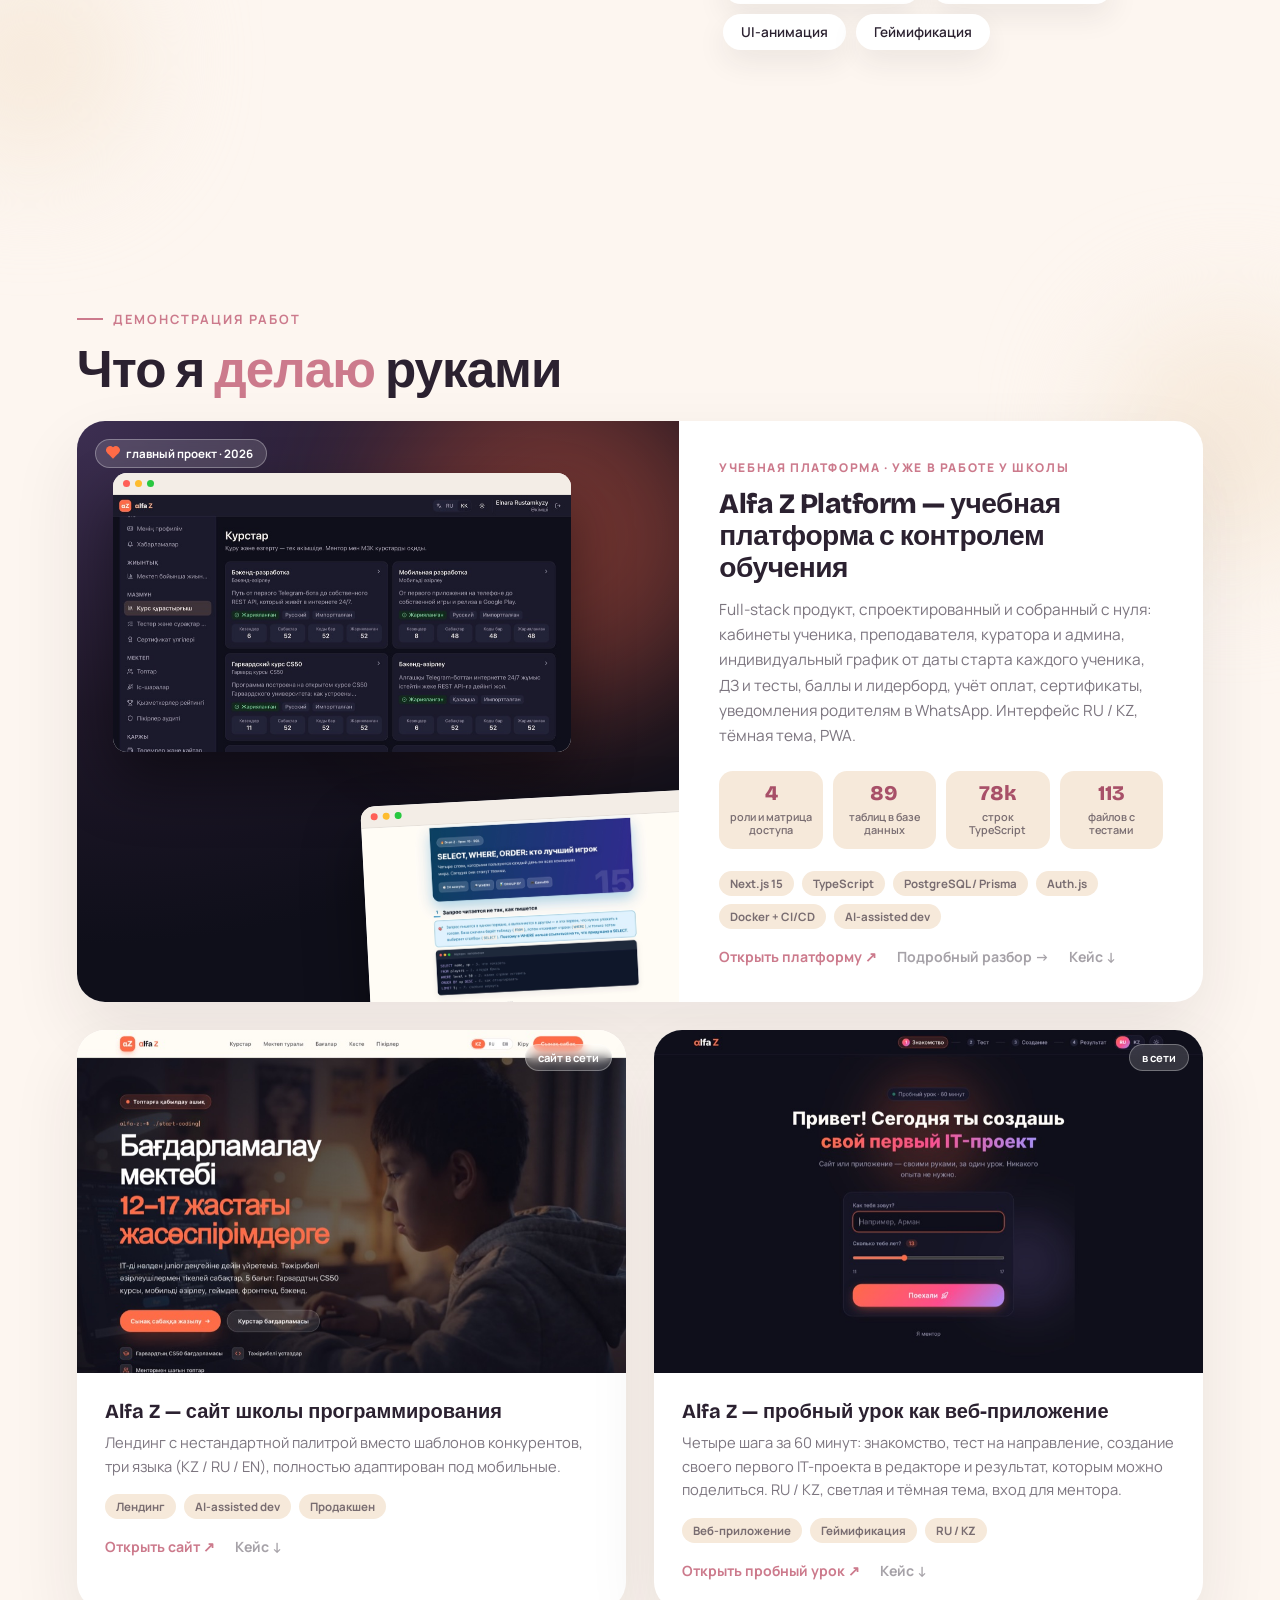
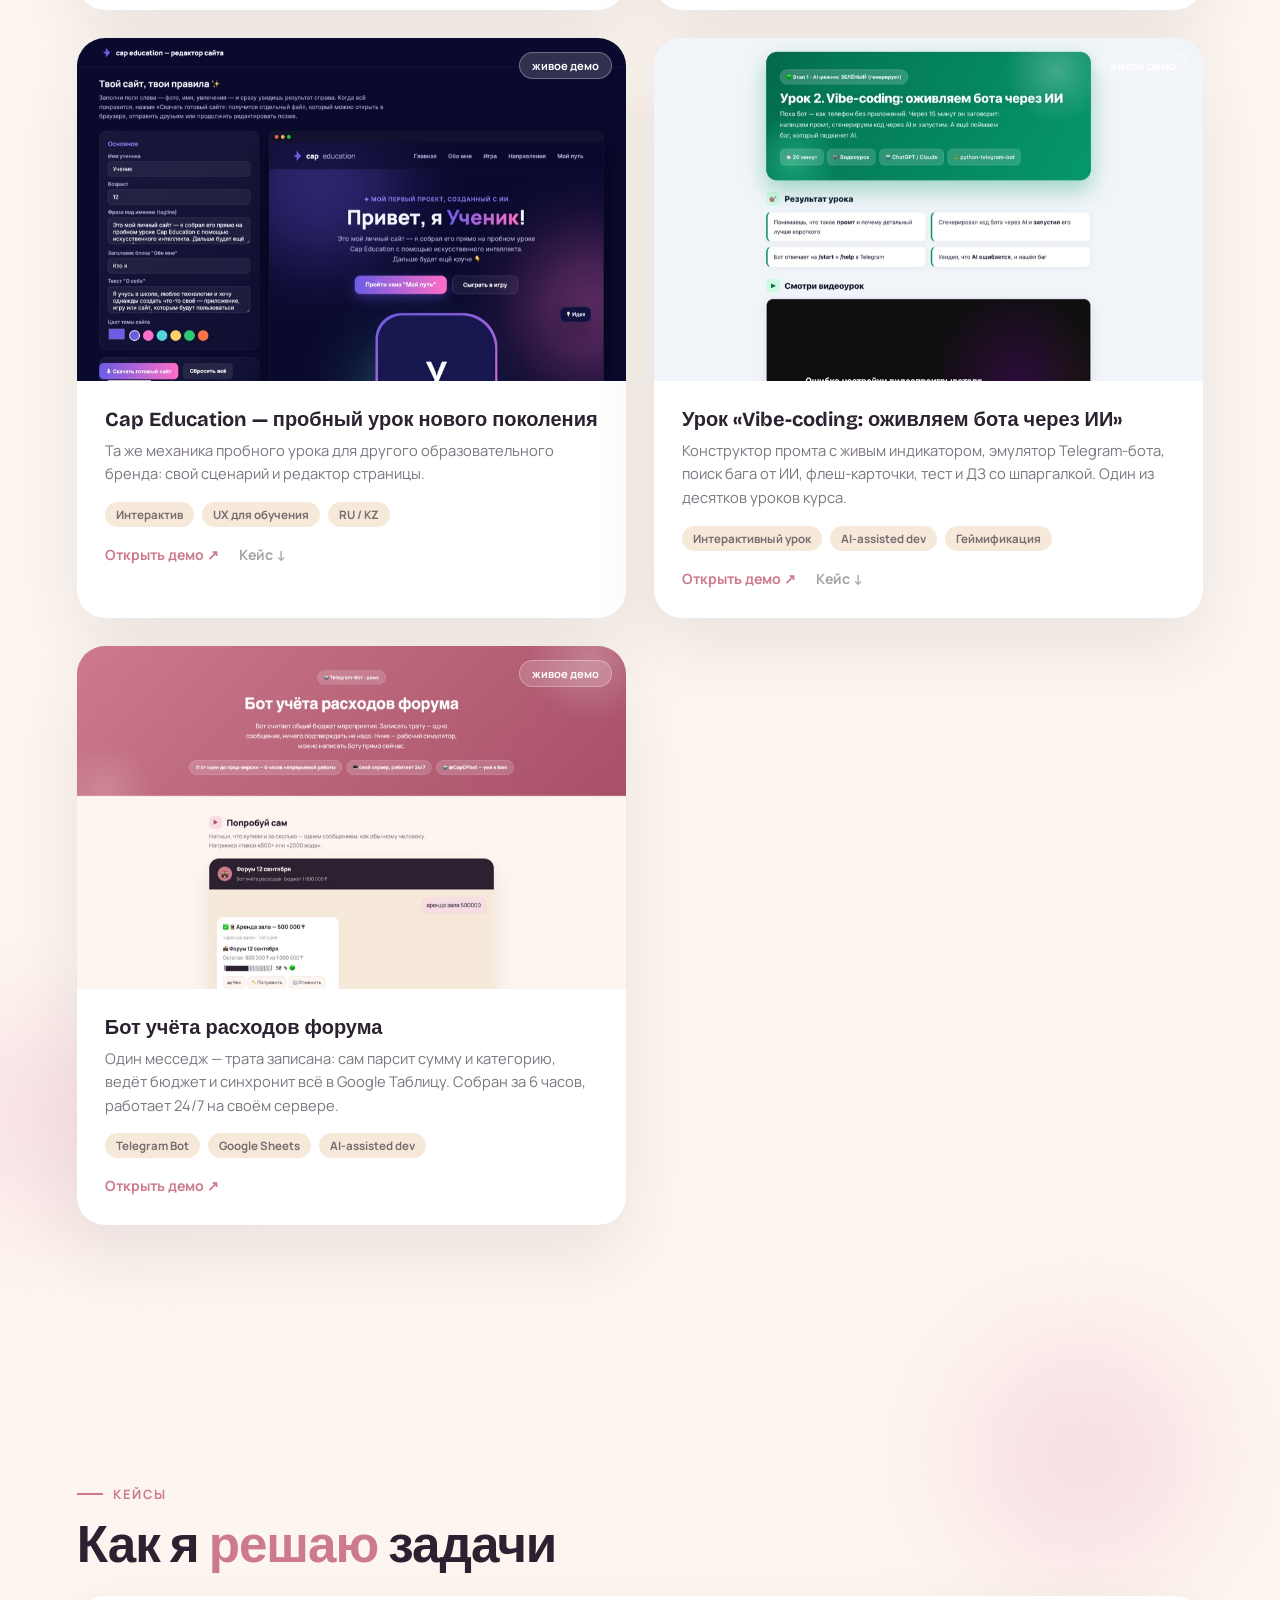
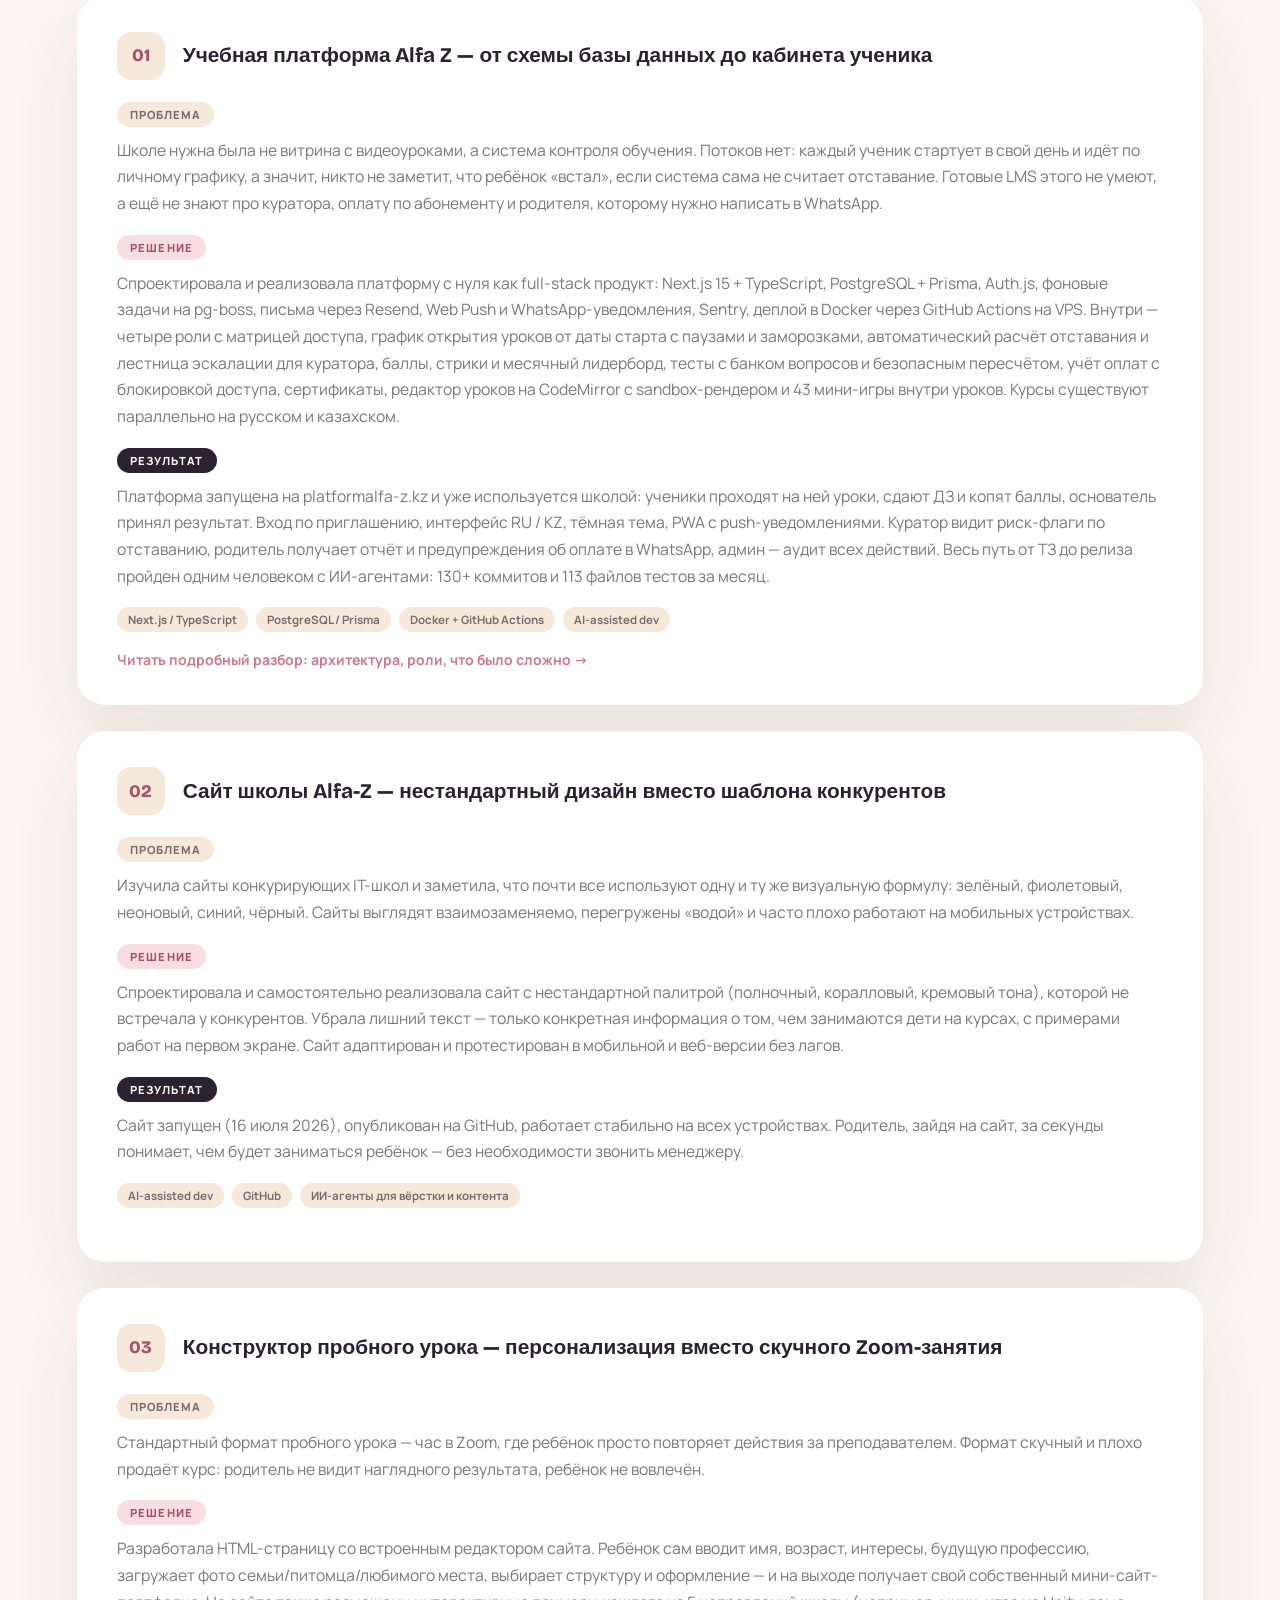
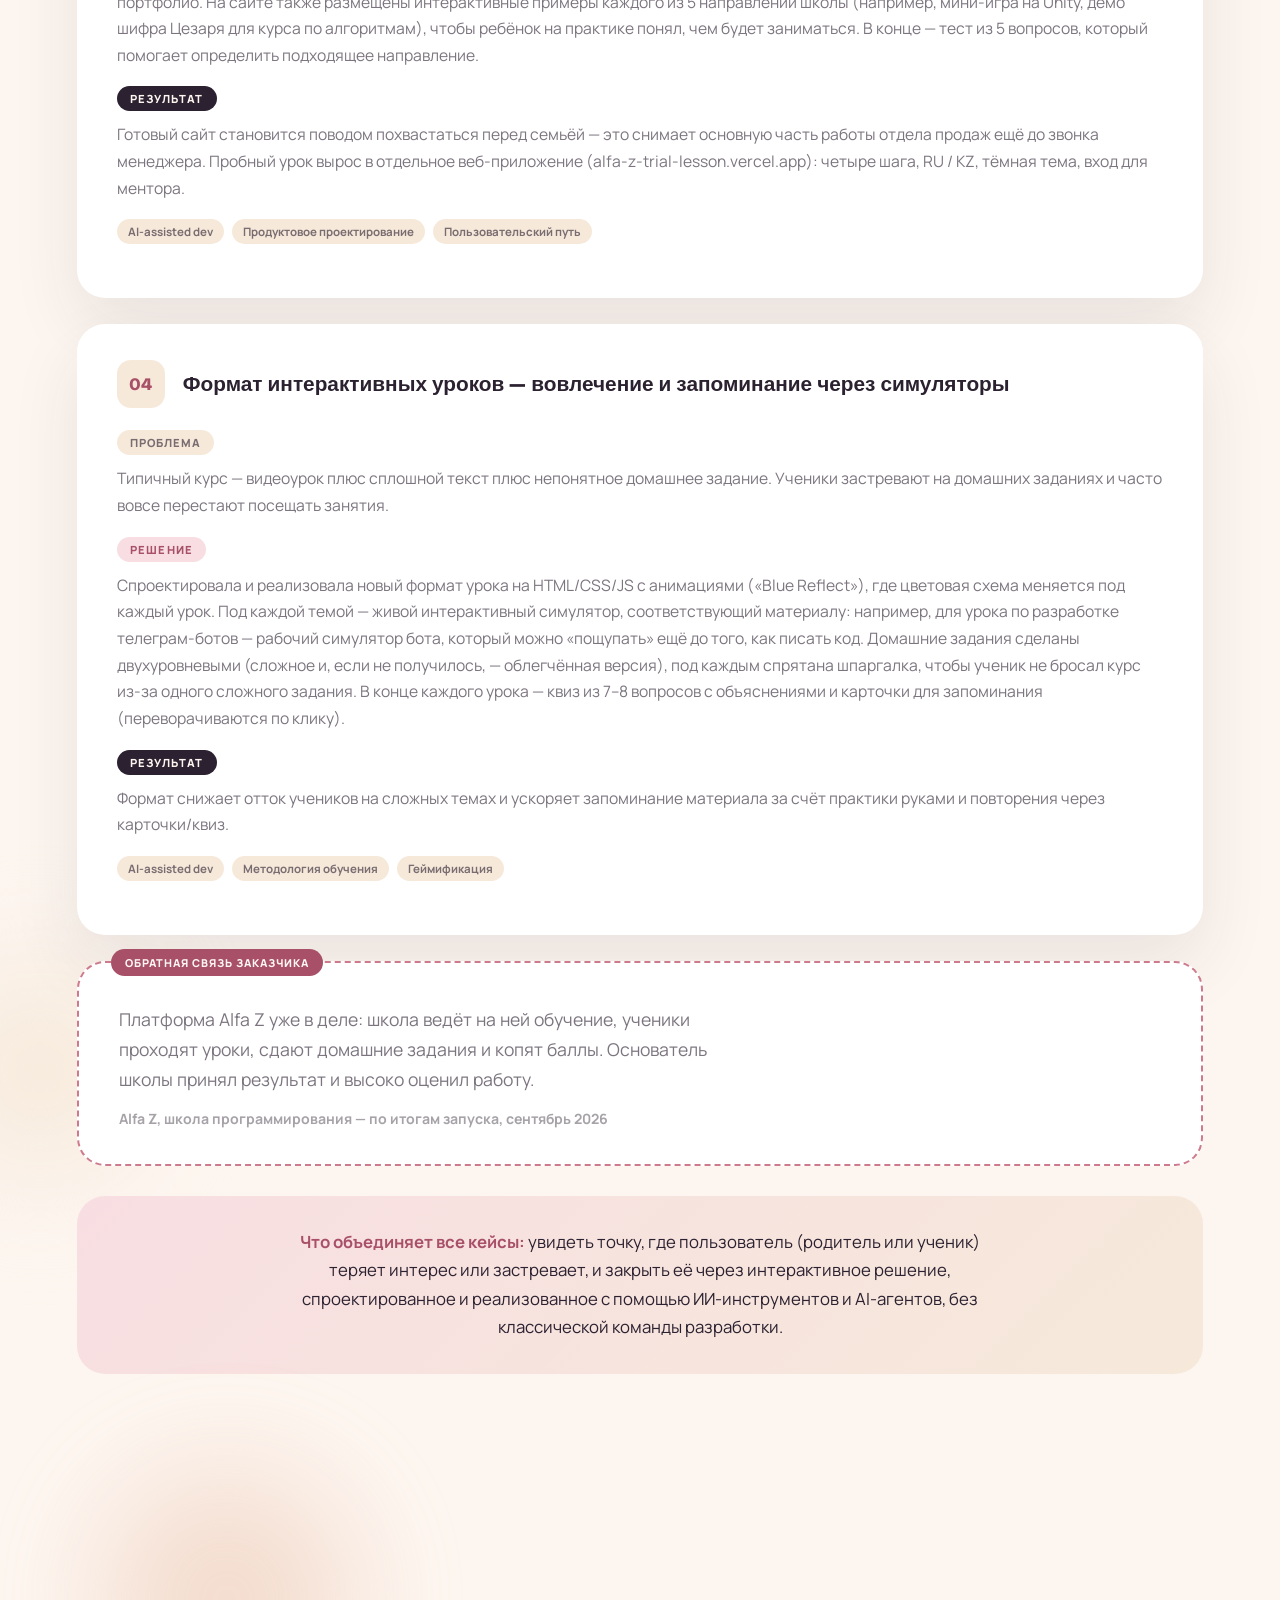
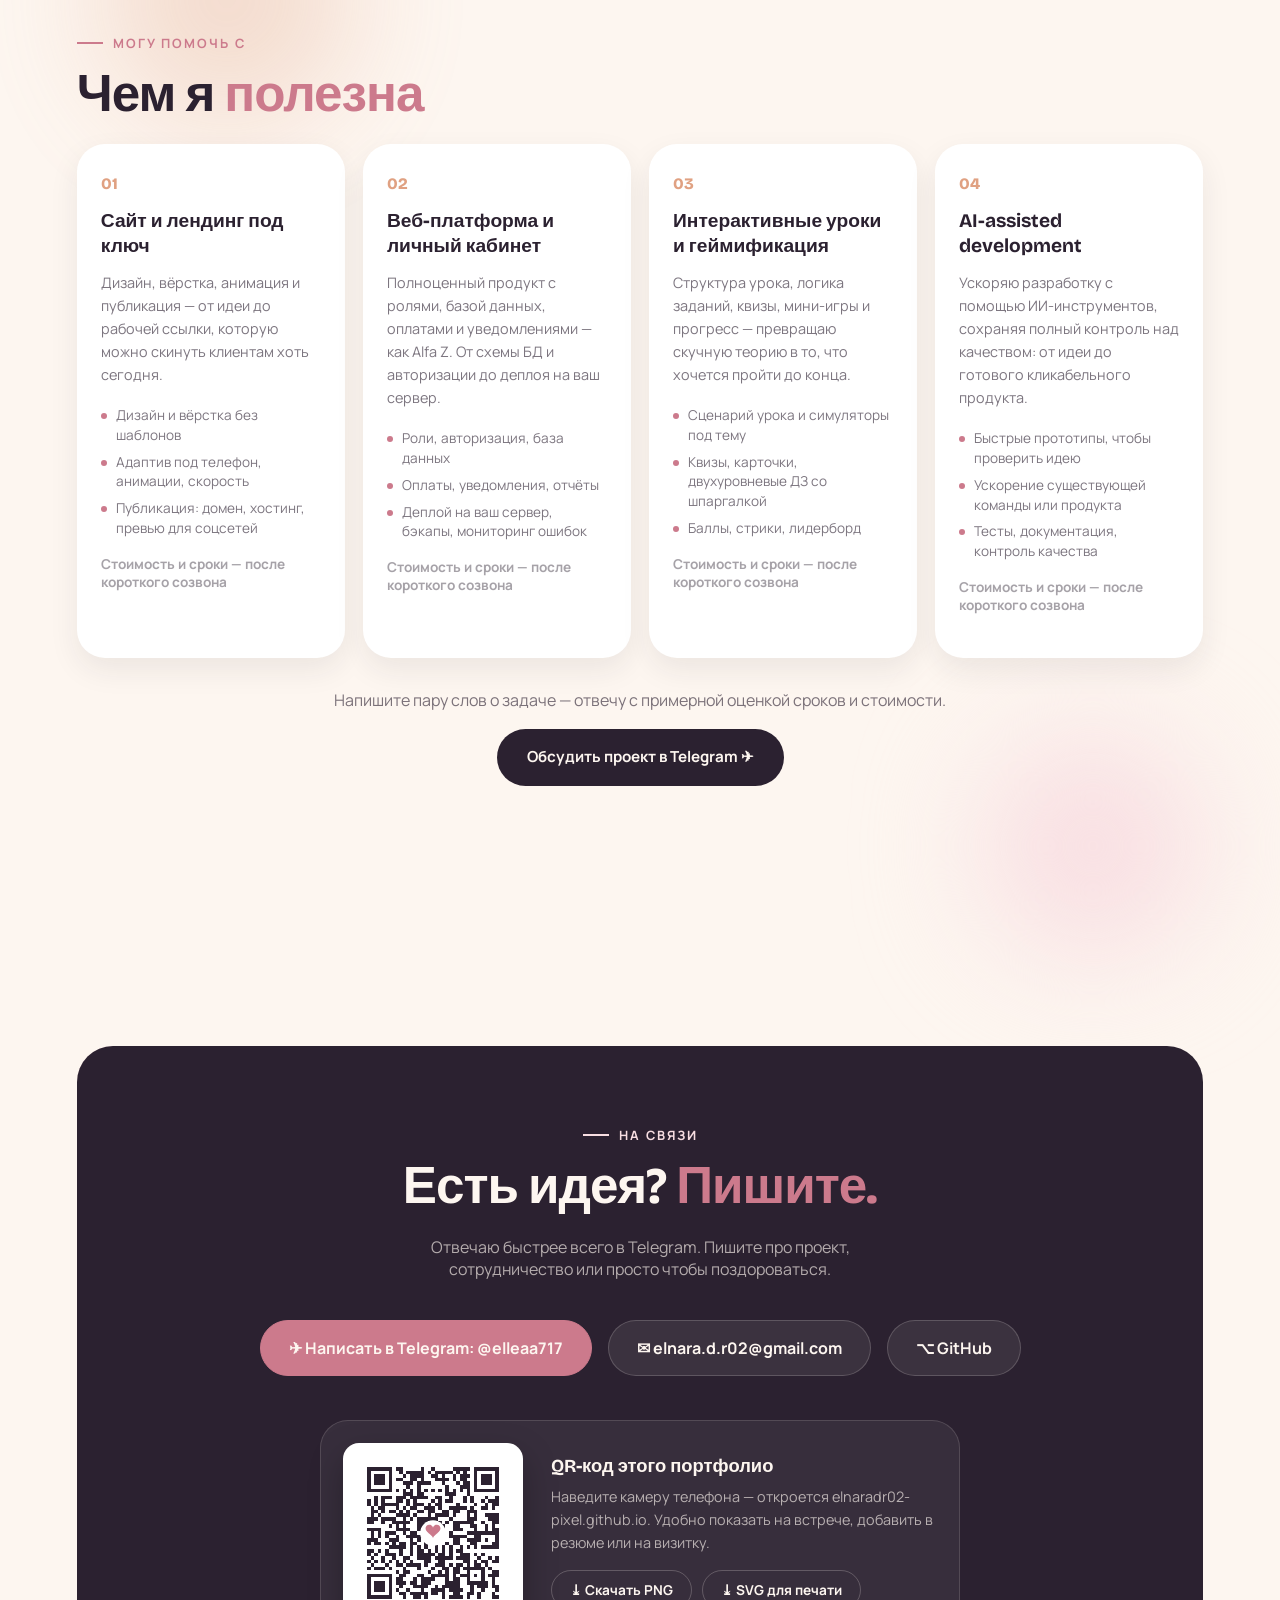
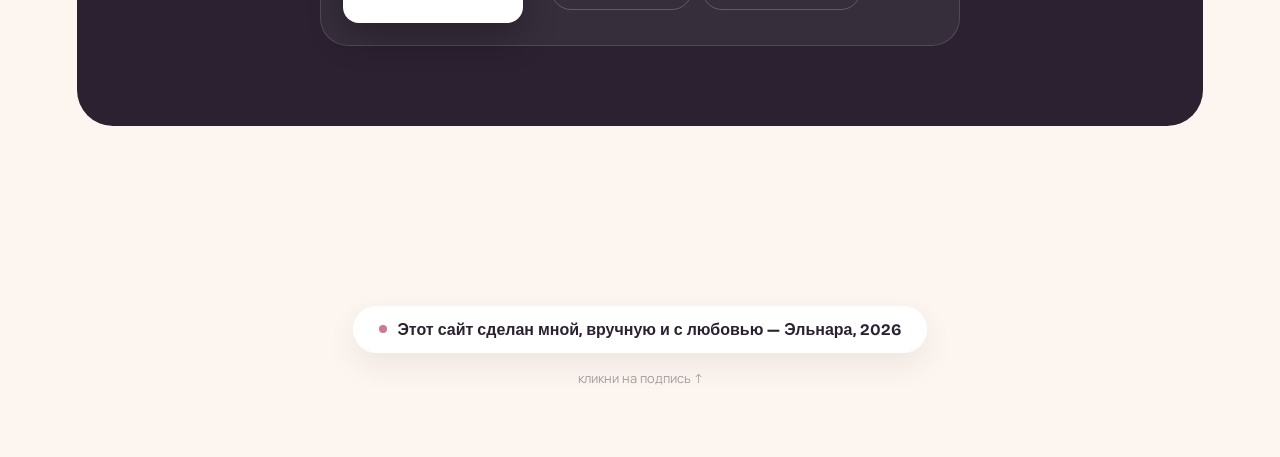
==== commit c822454a: "Новое фото профиля в шапке и в превью ссылки (og.jpg) Co-Authored-By: Claude Fable 5.1 <noreply@anth" ====
--- a/index.html
+++ b/index.html
@@ -19,13 +19,13 @@
 <meta property="og:url" content="https://elnaradr02-pixel.github.io/">
 <meta property="og:title" content="Эльнара Рустамкызы — портфолио">
 <meta property="og:description" content="Учебная платформа Alfa Z, сайты, интерактивные уроки и боты. Код руками + AI-assisted development.">
-<meta property="og:image" content="https://elnaradr02-pixel.github.io/og.jpg">
+<meta property="og:image" content="https://elnaradr02-pixel.github.io/og.jpg?v=2">
 <meta property="og:image:width" content="1200">
 <meta property="og:image:height" content="630">
 <meta name="twitter:card" content="summary_large_image">
 <meta name="twitter:title" content="Эльнара Рустамкызы — портфолио">
 <meta name="twitter:description" content="Учебная платформа Alfa Z, сайты, интерактивные уроки и боты.">
-<meta name="twitter:image" content="https://elnaradr02-pixel.github.io/og.jpg">
+<meta name="twitter:image" content="https://elnaradr02-pixel.github.io/og.jpg?v=2">
 <link rel="preconnect" href="https://fonts.googleapis.com">
 <link rel="preconnect" href="https://fonts.gstatic.com" crossorigin>
 <link href="https://fonts.googleapis.com/css2?family=Bricolage+Grotesque:opsz,wght@12..96,400;12..96,500;12..96,600;12..96,700;12..96,800&family=Manrope:wght@400;500;600;700;800&display=swap" rel="stylesheet">
@@ -87,7 +87,7 @@
     <div class="hero-photo-wrap reveal">
       <div class="hero-photo-glow"></div>
       <div class="hero-photo-ring"></div>
-      <img class="hero-photo" src="elnara-photo.jpg" alt="Эльнара Рустамкызы">
+      <img class="hero-photo" src="elnara-photo.jpg?v=2" alt="Эльнара Рустамкызы">
       <div class="hero-photo-tint"></div>
       <span class="hero-photo-heart"><span class="heart-css" style="--hs:16px;--hc:var(--rose-deep);"></span></span>
     </div>
